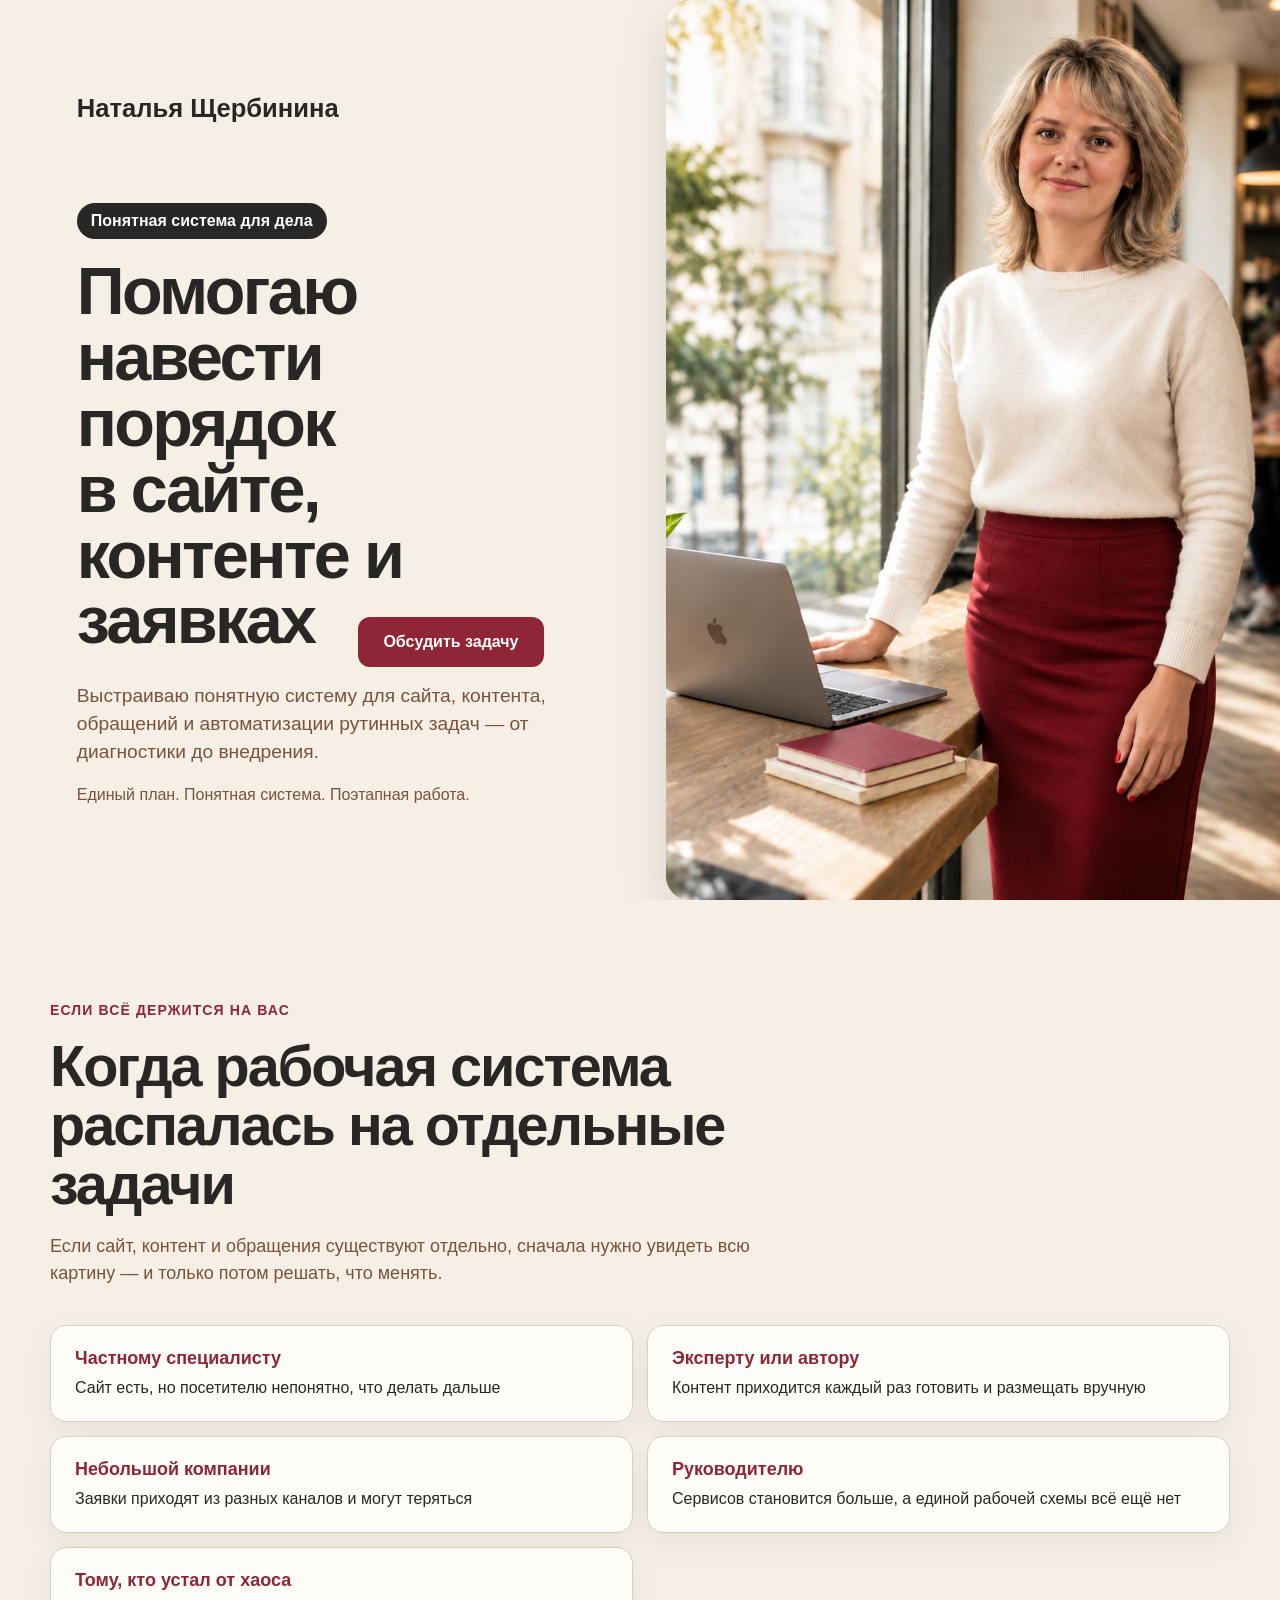
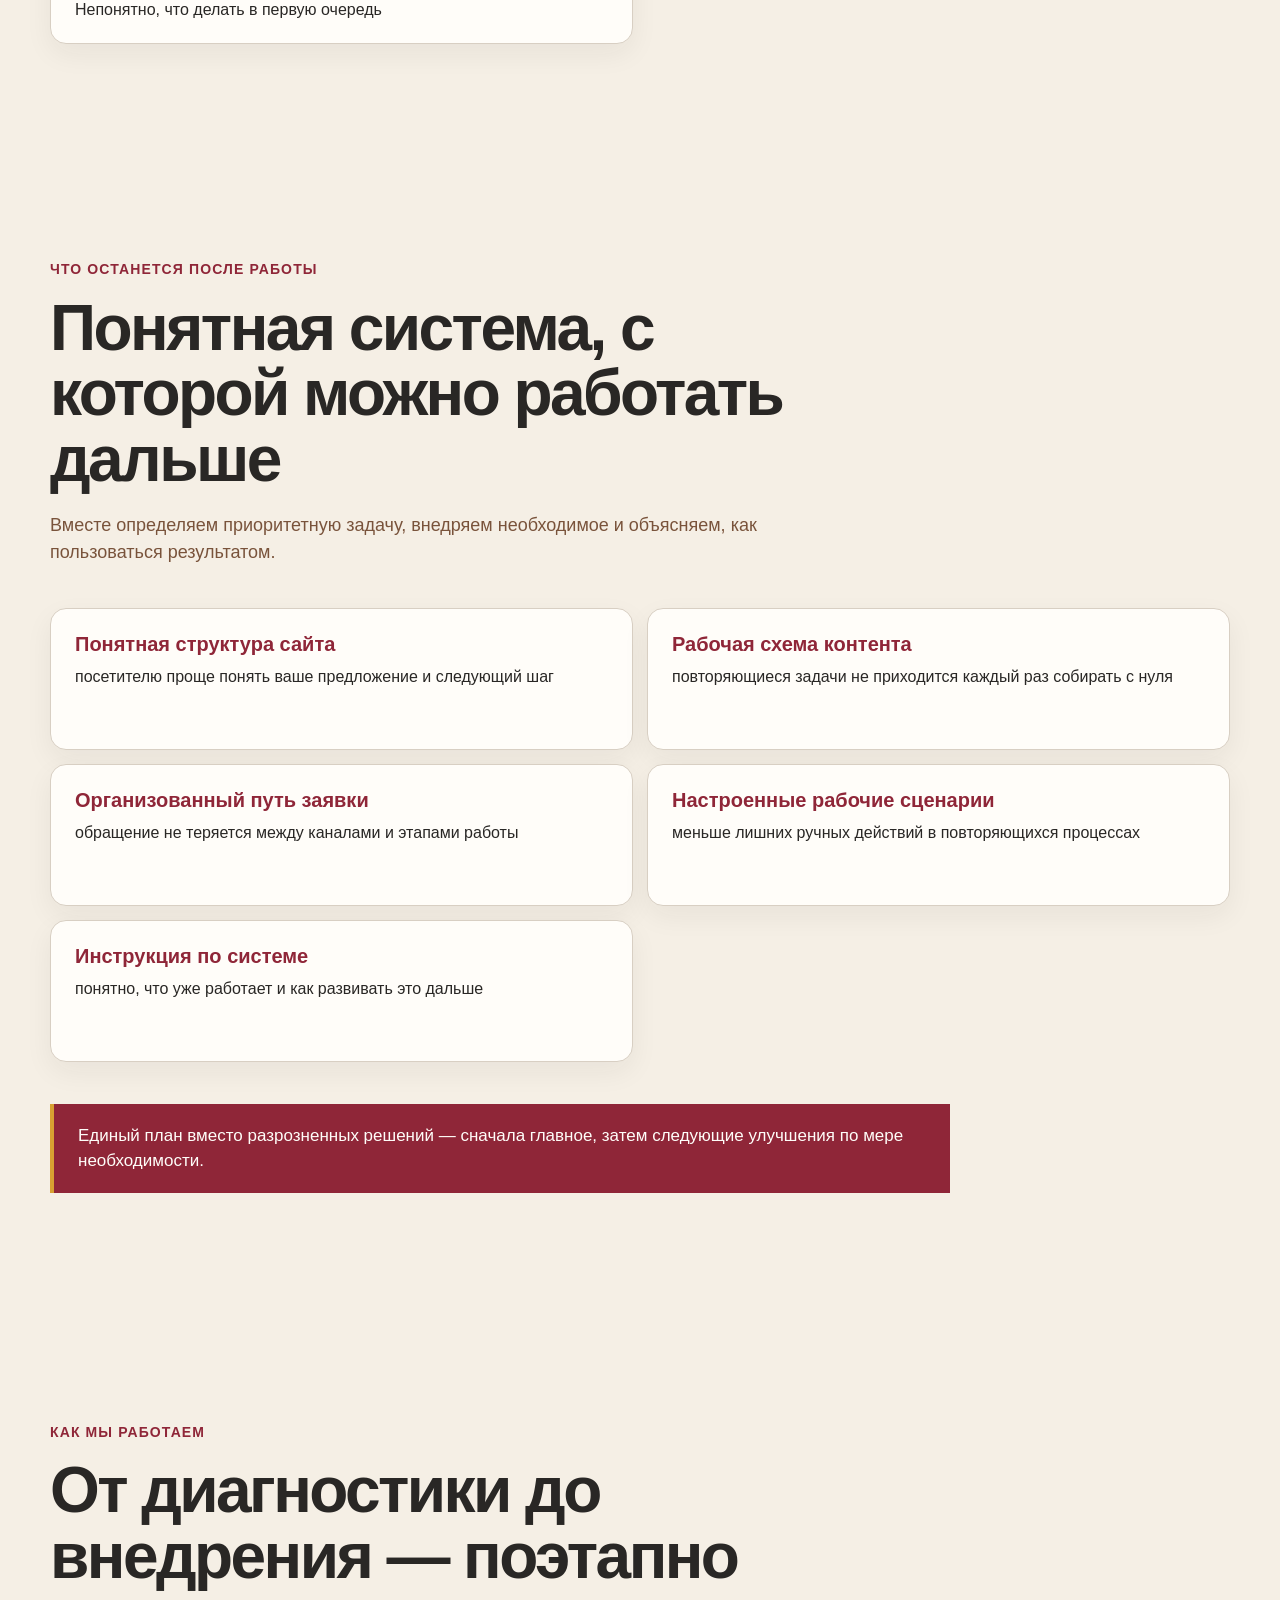
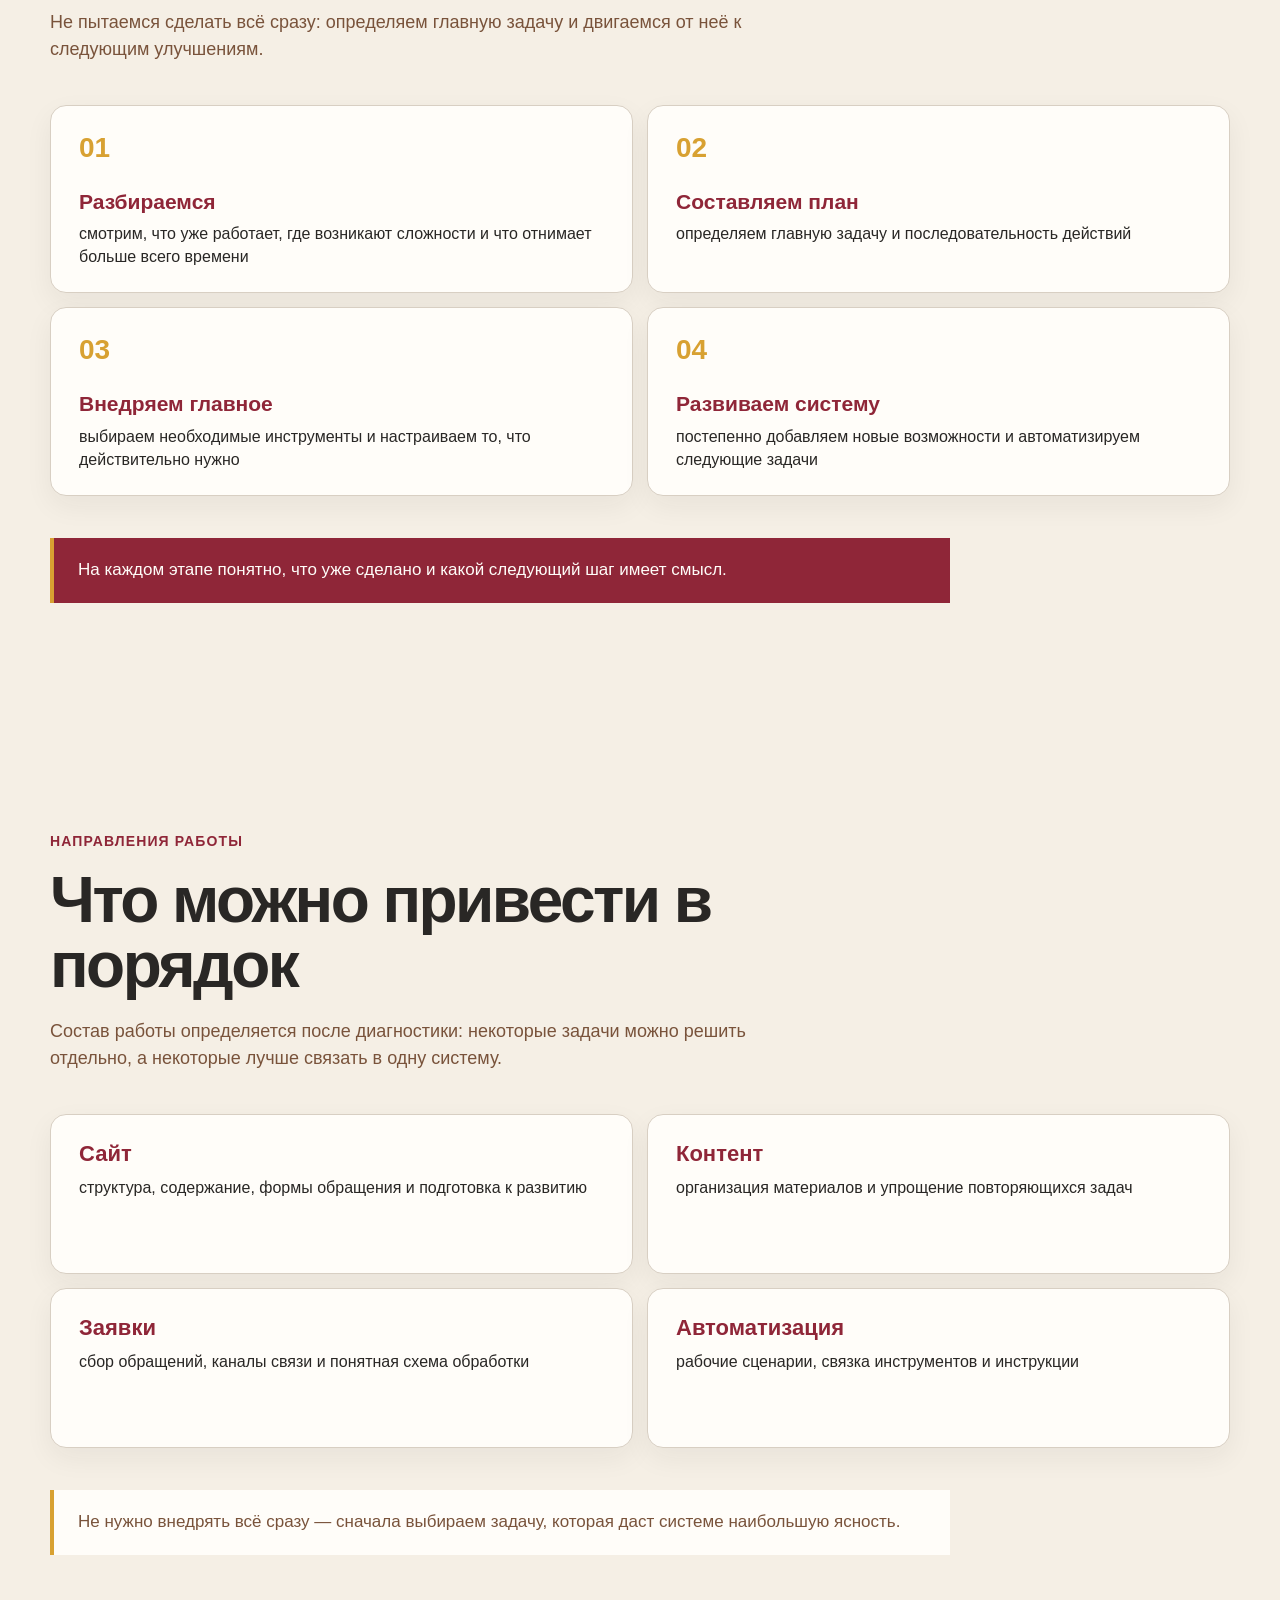
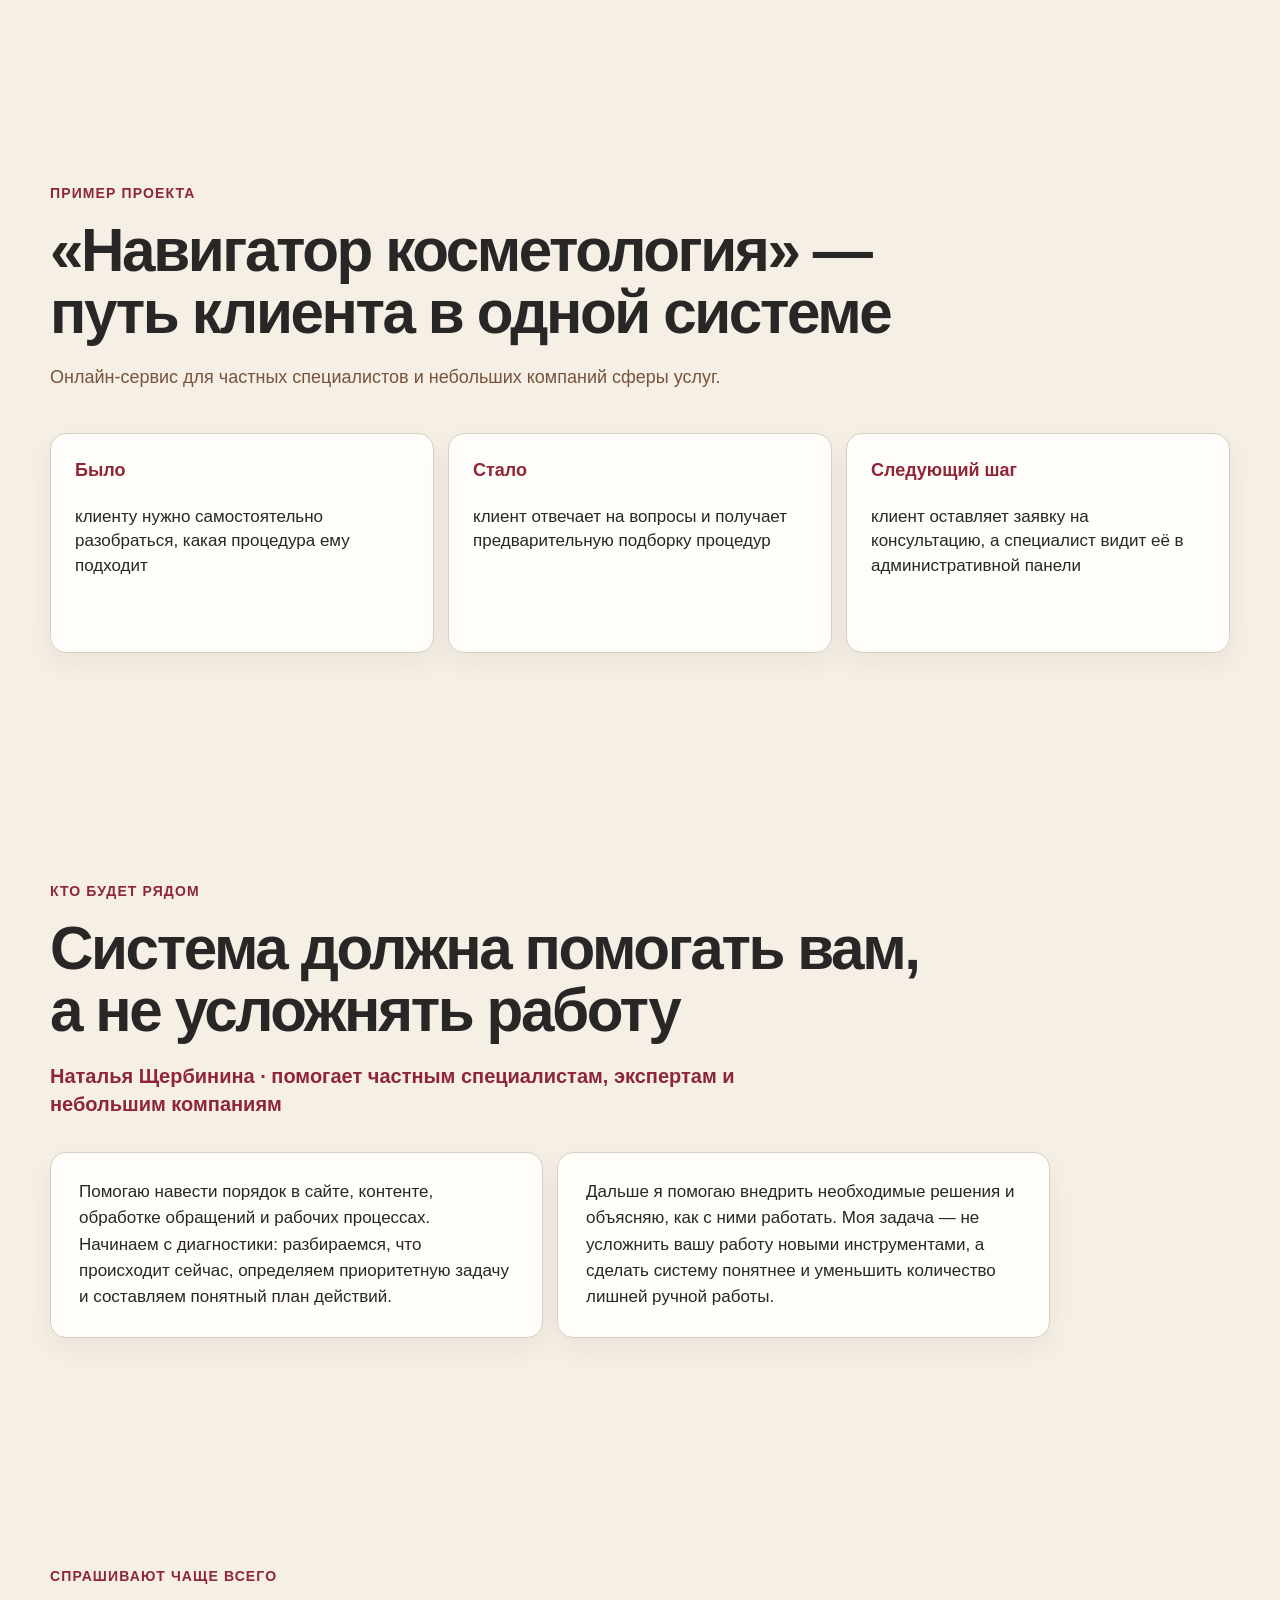
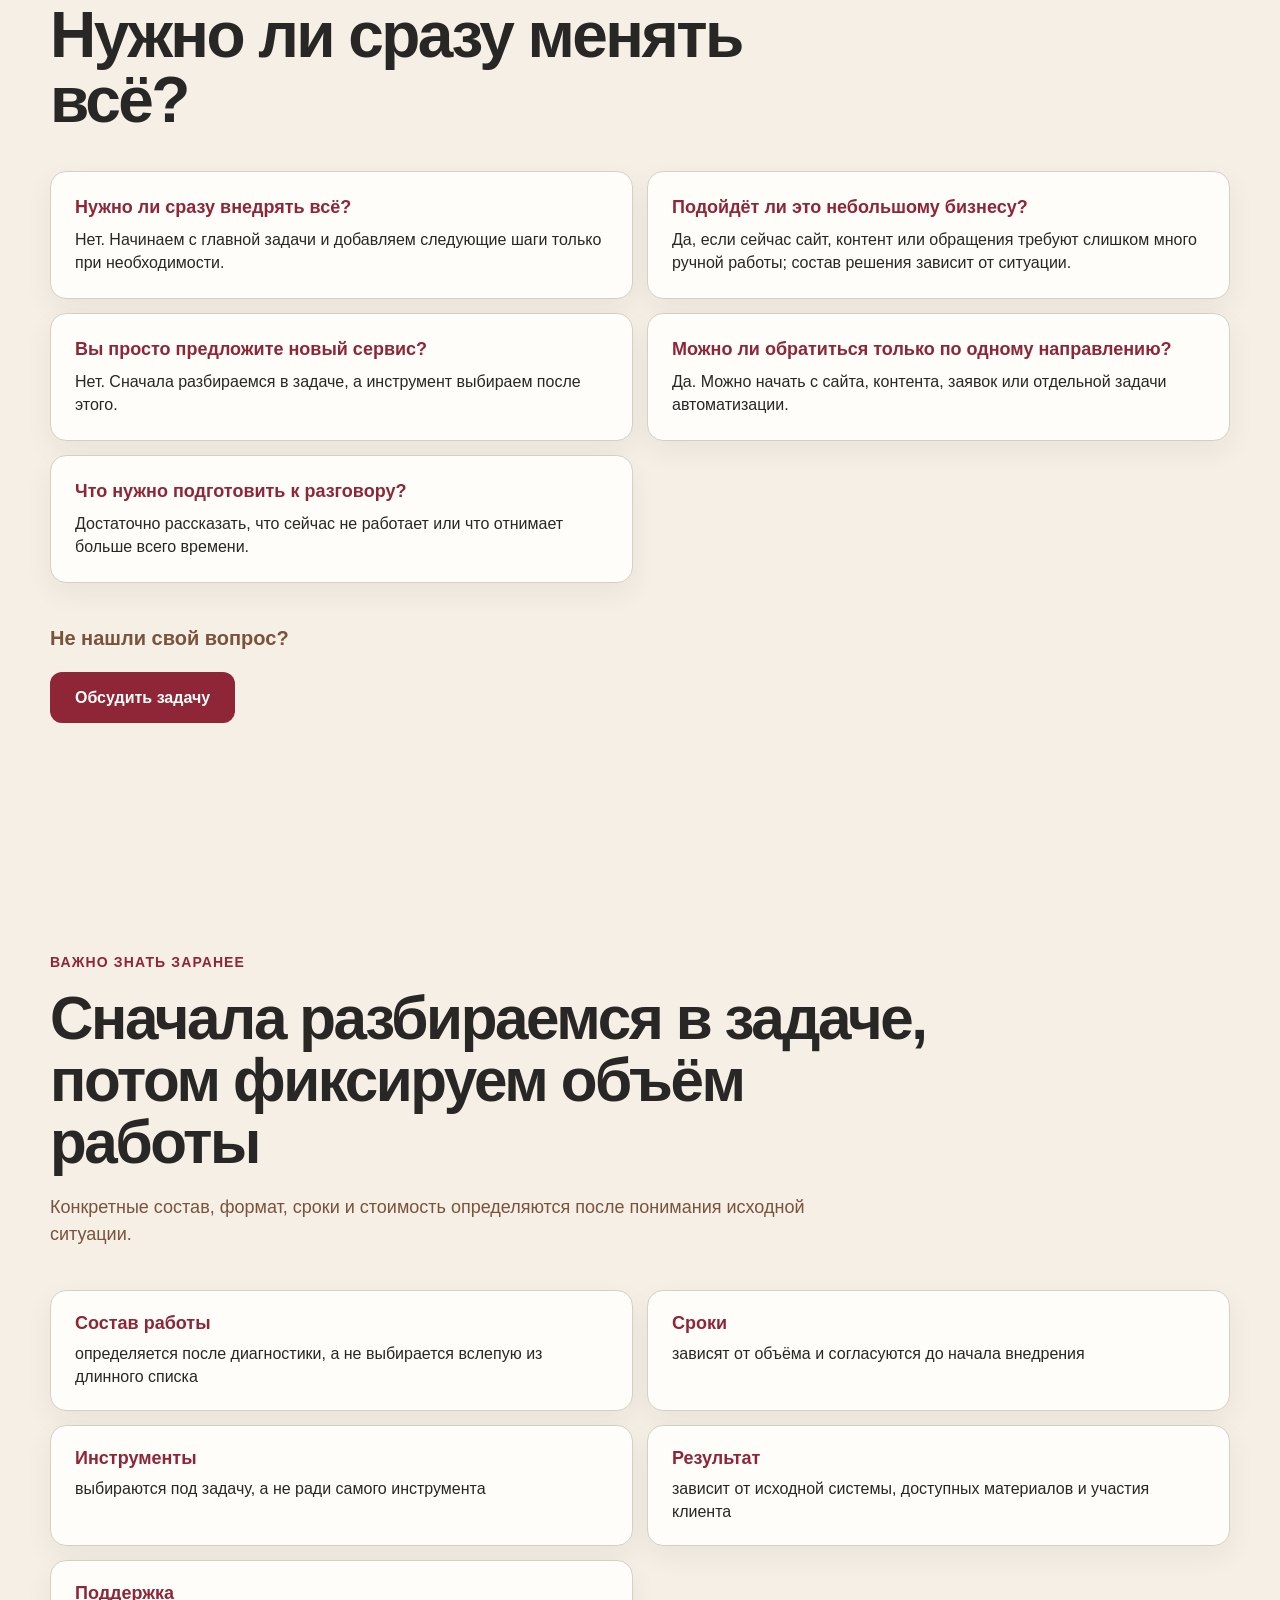
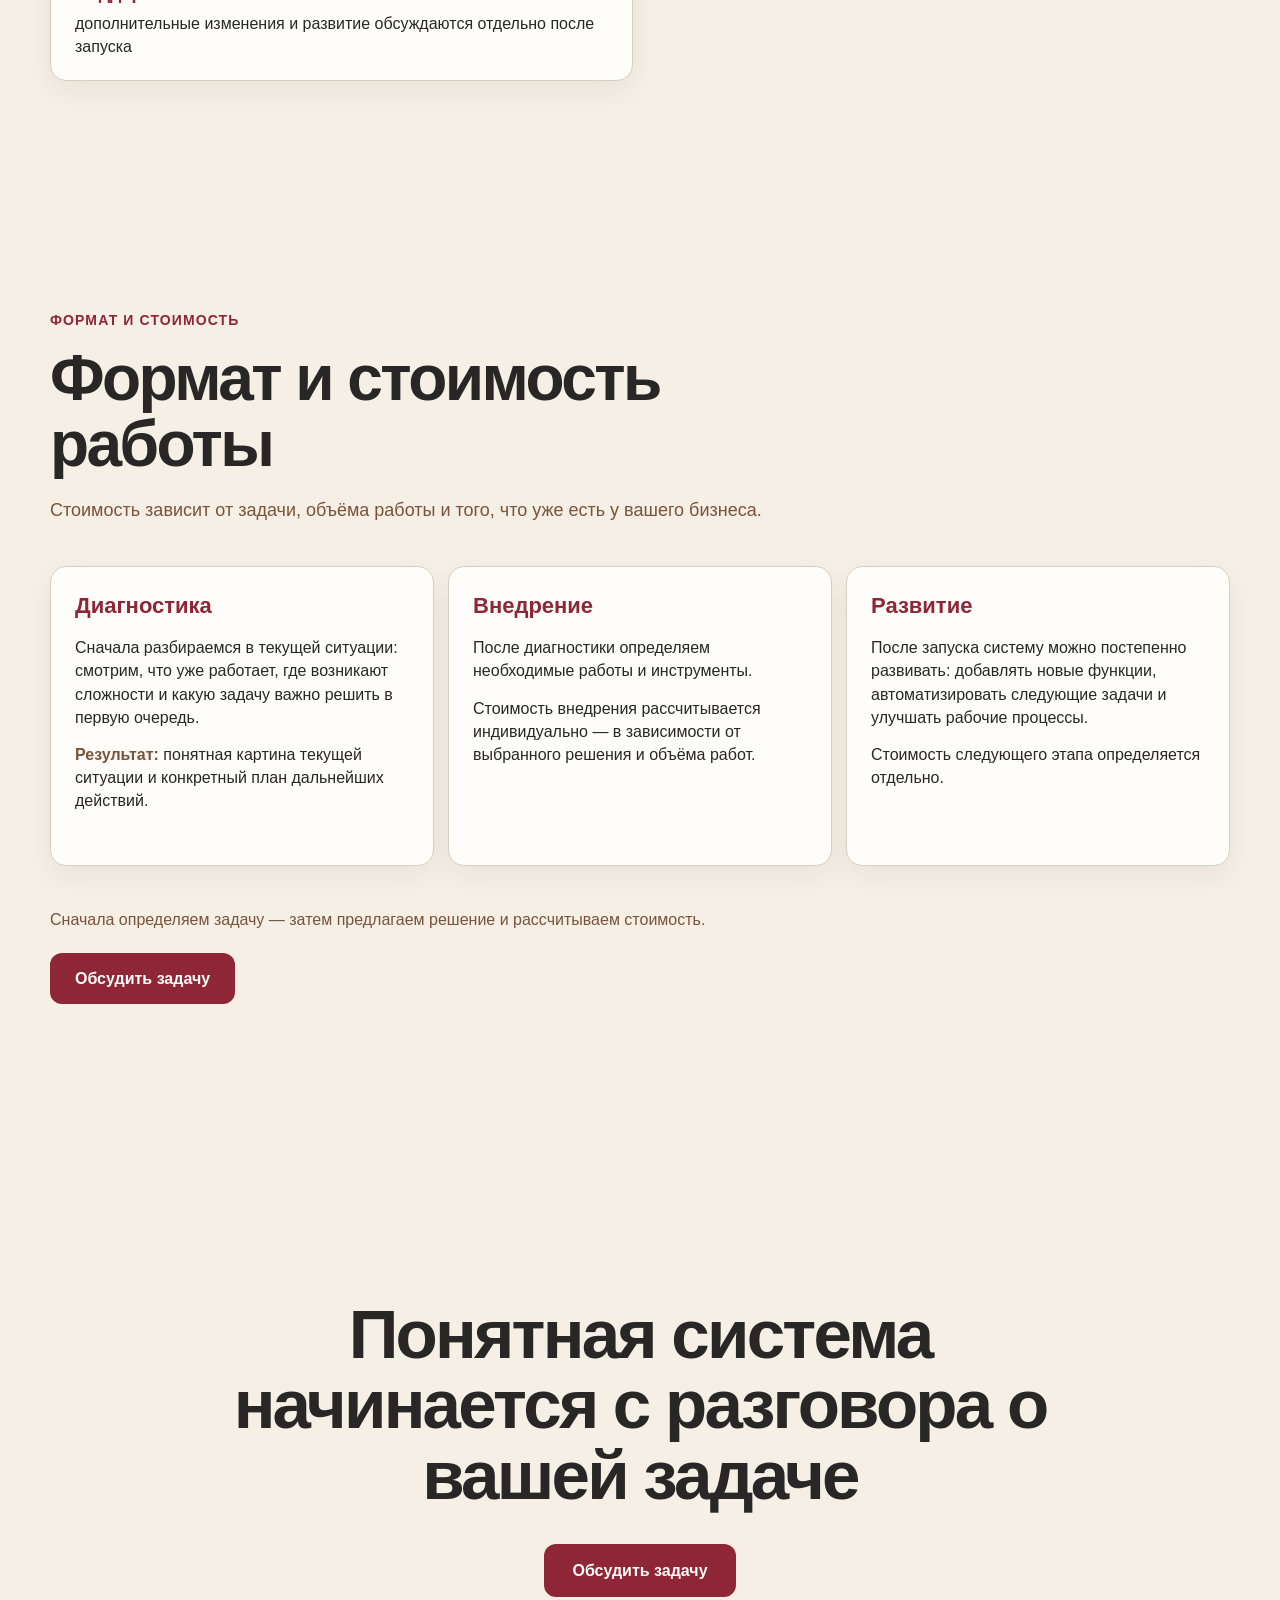
==== index.html @ f61a107a "Revert "Обновление 24.09 17:42 МСК" This reverts commit 0bb4c700dec756197ea86368c275d53a32033f35." ====
<!DOCTYPE html>
<html lang="ru">
<head>
<meta charset="utf-8">
<meta name="viewport" content="width=device-width, initial-scale=1">
<title>Сайт собирается</title>
<meta name="description" content="Наталья Щербинина помогает навести порядок в сайте, контенте, заявках и автоматизации рабочих процессов.">
<meta name="robots" content="noindex, nofollow">
<meta property="og:title" content="Сайт собирается">
<meta property="og:description" content="">
<meta property="og:type" content="website">
<link rel="stylesheet" href="style.css">
<style>

:root, .светлый { --цвет-кнопки: #762F44; --цвет-на-кнопке: #F8F4EC; --цвет-кнопки-навёл: var(--цвет-акцент-тёмный); }
.тёмный { --цвет-кнопки: #B79779; --цвет-на-кнопке: #472730; --цвет-кнопки-навёл: #C5AC94; }

</style>
<script>
(function () {
  var ЭТАЛОН = 0.535;                  // очко Open Sans — текстовой гарнитуры утверждённых макетов
  var ПОТОЛОК = 1.2, МЁРТВАЯ = 0.02;   // выше потолка расползается раскладка; ближе к единице не трогаем вовсе
  var КОМПЬЮТЕР = "(min-width: 900px)";
  var ТОКЕНЫ = ["--кегль-текст", "--кегль-лид", "--кегль-мелкий", "--кегль-кикер"];
  var корень = document.documentElement;
  var холст = document.createElement("canvas").getContext("2d");
  var ждём = 0;

  function мера(буква) { var м = холст.measureText(буква); return (м && м.actualBoundingBoxAscent) || 0; }

  function применить() {
    ждём = 0;
    if (!холст) { return; }

    for (var i = 0; i < ТОКЕНЫ.length; i++) { корень.style.removeProperty(ТОКЕНЫ[i]); }
    var стиль = getComputedStyle(корень), стек = стиль.getPropertyValue("--шрифт-текста").trim();
    if (!стек) { return; }
    холст.font = "400 100px " + стек;

    var очко = Math.max(мера("х"), мера("x")) / 100;
    if (!(очко > 0)) { return; }
    var k = Math.round(Math.min(ПОТОЛОК, Math.max(1, ЭТАЛОН / очко)) * 1000) / 1000;
    if (k - 1 < МЁРТВАЯ || !matchMedia(КОМПЬЮТЕР).matches) { k = 1; }
    корень.setAttribute("data-очко", очко.toFixed(3));      // чтобы проверка могла сказать числа вслух
    корень.setAttribute("data-поправка", k.toFixed(3));
    if (k === 1) { return; }
    for (i = 0; i < ТОКЕНЫ.length; i++) {
      var было = стиль.getPropertyValue(ТОКЕНЫ[i]).trim();
      if (было) { корень.style.setProperty(ТОКЕНЫ[i], "calc((" + было + ") * " + k + ")"); }
    }
  }

  применить();

  if (document.fonts && document.fonts.ready) { document.fonts.ready.then(применить); }

  addEventListener("resize", function () { ждём = ждём || requestAnimationFrame(применить); });
})();
</script>
<style>
  *{box-sizing:border-box} body{margin:0;background:#F5EFE5;color:#292725;font-family:Inter,Arial,sans-serif}
  .hero{min-height:100vh;display:grid;grid-template-columns:minmax(0,1fr) minmax(420px,48%);background:#F5EFE5;overflow:hidden}
  .hero__copy{padding:clamp(32px,6vw,88px) clamp(24px,6vw,88px);display:flex;flex-direction:column;justify-content:center;align-items:flex-start}
  .hero__name{font:700 clamp(22px,2vw,30px)/1.1 Manrope,Arial,sans-serif;margin:0 0 clamp(48px,9vh,110px)}
  .hero__eyebrow{display:inline-block;margin:0 0 20px;padding:9px 14px;border-radius:999px;background:#292725;color:#FFFDF9;font-size:16px;font-weight:700}
  .hero h1{max-width:720px;margin:0;color:#292725;font:750 clamp(42px,5.2vw,76px)/.99 Manrope,Arial,sans-serif;letter-spacing:-.04em}
  .hero h1 em{font-style:normal;color:inherit}
  .hero__lead{max-width:650px;margin:28px 0 0;color:#79533B;font-size:clamp(17px,1.5vw,22px);line-height:1.45}
  .hero__action{margin-top:32px;display:inline-flex;align-items:center;justify-content:center;padding:16px 25px;border-radius:12px;background:#8F2638;color:#FFFDF9;text-decoration:none;font-weight:700;font-size:16px;transition:background .2s}
  @media(min-width:900px){.hero__copy{position:relative}.hero__action{position:absolute;left:clamp(300px,28vw,410px);top:68.5%;margin-top:0}}
  .hero__action:hover{background:#70202E}.hero__action:active{background:#5B1A26}
  .hero__trust{margin:18px 0 0;color:#79533B;font-size:16px;line-height:1.4}
  .hero__photo{min-height:100vh;position:relative;background:#D8A132;overflow:hidden}
  .hero__photo img{width:100%;height:100%;display:block;object-fit:cover;object-position:center top}
  @media(max-width:899px){.hero{grid-template-columns:minmax(0,1fr) minmax(110px,34vw);min-height:100svh}.hero__copy{padding:24px 12px 32px 16px;justify-content:flex-start}.hero__name{font-size:18px;margin-bottom:38px}.hero__eyebrow{font-size:11px;padding:7px 9px;margin-bottom:14px}.hero h1{font-size:clamp(28px,9vw,38px);line-height:1.02;letter-spacing:-.035em;overflow-wrap:anywhere}.hero__lead{font-size:16px;line-height:1.35;margin-top:20px;overflow-wrap:anywhere}.hero__action{width:100%;padding:14px 8px;margin-top:22px;text-align:center}.hero__trust{font-size:12px;margin-top:14px}.hero__photo{min-height:100svh}.hero__photo img{object-position:52% top}}
  @media(max-width:899px){body.mobile-option-2 .hero{grid-template-columns:minmax(0,1fr) minmax(170px,46vw)}body.mobile-option-2 .hero__copy{padding-right:10px}body.mobile-option-2 .hero h1{font-size:clamp(27px,8vw,34px)}body.mobile-option-2 .hero__photo img{object-position:62% top}body.mobile-option-3 .hero{grid-template-columns:minmax(0,1fr) minmax(155px,43vw)}body.mobile-option-3 .hero__copy{padding-right:8px}body.mobile-option-3 .hero h1{font-size:clamp(27px,8vw,34px)}body.mobile-option-3 .hero__photo img{object-position:72% top}}
  @media(max-width:899px){body.mobile-option-4,body.mobile-option-5{overflow-x:hidden}body.mobile-option-4 .hero,body.mobile-option-5 .hero{display:flex;flex-direction:column;width:100%;min-height:100svh;overflow:visible}body.mobile-option-4 .hero__copy,body.mobile-option-5 .hero__copy{order:1;width:100%;min-width:0;padding:24px 16px 28px}body.mobile-option-4 .hero__lead,body.mobile-option-5 .hero__lead{width:auto;max-width:calc(100vw - 32px)!important;min-width:0;overflow-wrap:anywhere;word-break:break-word}body.mobile-option-4 .hero__trust,body.mobile-option-5 .hero__trust{max-width:calc(100vw - 32px)!important}body.mobile-option-4 .hero__photo,body.mobile-option-5 .hero__photo{order:2;width:100%;min-width:0;min-height:0;height:clamp(360px,78vw,520px)}body.mobile-option-4 .hero__photo img,body.mobile-option-5 .hero__photo img{object-position:center 12%}body.mobile-option-4 .hero h1,body.mobile-option-5 .hero h1{font-size:clamp(30px,9vw,40px)}body.mobile-option-5 .hero__photo{height:clamp(300px,68vw,460px)}body.mobile-option-5 .hero__photo img{object-position:center 18%}}
  @media(max-width:899px){body.mobile-option-4 .hero__copy{padding-right:20px}body.mobile-option-4 .hero__eyebrow{font-size:16px!important}body.mobile-option-4 .hero__lead{display:block!important;width:calc(100vw - 40px)!important;max-width:calc(100vw - 40px)!important;min-width:0!important;font-size:16px;line-height:1.32;white-space:normal!important;overflow-wrap:anywhere!important;word-break:break-word!important}body.mobile-option-4 .hero__action{position:static;margin-top:22px}body.mobile-option-4 .hero__trust{display:block!important;width:calc(100vw - 40px)!important;font-size:16px!important;max-width:calc(100vw - 40px)!important;white-space:normal!important;overflow-wrap:anywhere!important}}
  #screen-02{background:#F5EFE5;padding:clamp(56px,8vw,104px) 20px;color:#292725}#screen-02 .problem__inner{max-width:1180px;margin:0 auto}#screen-02 .problem__kicker{color:#8F2638;font:700 14px/1.2 Inter,Arial,sans-serif;text-transform:uppercase;letter-spacing:.08em}#screen-02 h2{max-width:760px;margin:18px 0 20px;font:750 clamp(34px,4.5vw,60px)/1.02 Manrope,Arial,sans-serif;letter-spacing:-.035em}#screen-02 .problem__lead{max-width:720px;margin:0 0 38px;color:#79533B;font-size:18px;line-height:1.5}#screen-02 .problem__list{display:grid;grid-template-columns:repeat(2,minmax(0,1fr));gap:14px;margin:0;padding:0;list-style:none}#screen-02 .problem__item{padding:22px 24px;border:1px solid #D8CFC3;border-radius:16px;background:#FFFDF9;font-size:16px;line-height:1.45}#screen-02 .problem__item strong{display:block;margin-bottom:6px;color:#8F2638;font:700 18px/1.2 Manrope,Arial,sans-serif}@media(max-width:899px){#screen-02{padding:56px 16px}#screen-02 h2{font-size:36px}#screen-02 .problem__lead{font-size:16px}#screen-02 .problem__list{grid-template-columns:1fr;gap:12px}#screen-02 .problem__item{padding:18px 16px}}
  #screen-03{background:#F5EFE5;color:#292725;padding:clamp(64px,9vw,116px) 20px}#screen-03 .result__inner{max-width:1180px;margin:0 auto}#screen-03 .result__kicker{color:#8F2638;font:700 14px/1.2 Inter,Arial,sans-serif;text-transform:uppercase;letter-spacing:.08em}#screen-03 h2{max-width:820px;margin:18px 0 20px;color:#292725;font:750 clamp(36px,5vw,68px)/1.02 Manrope,Arial,sans-serif;letter-spacing:-.04em}#screen-03 .result__lead{max-width:760px;margin:0 0 42px;color:#79533B;font-size:18px;line-height:1.5}#screen-03 .result__list{display:grid;grid-template-columns:repeat(2,minmax(0,1fr));gap:14px;margin:0;padding:0;list-style:none}#screen-03 .result__item{min-height:142px;padding:24px;border:1px solid #D8CFC3;border-radius:16px;background:#FFFDF9;color:#292725;font-size:16px;line-height:1.45}#screen-03 .result__item strong{display:block;margin-bottom:9px;color:#8F2638;font:700 20px/1.15 Manrope,Arial,sans-serif}#screen-03 .result__after{max-width:900px;margin:42px 0 0;padding:20px 24px;border-left:4px solid #D8A132;background:#8F2638;color:#FFFDF9;font-size:17px;line-height:1.45}@media(max-width:899px){#screen-03{padding:58px 16px}#screen-03 h2{font-size:38px}#screen-03 .result__lead{font-size:16px;margin-bottom:32px}#screen-03 .result__list{grid-template-columns:1fr;gap:12px}#screen-03 .result__item{min-height:0;padding:19px 17px}#screen-03 .result__item strong{font-size:18px}#screen-03 .result__after{margin-top:32px;padding:17px 16px;font-size:16px}}
  #screen-04{background:#F5EFE5;color:#292725;padding:clamp(64px,9vw,116px) 20px}#screen-04 .process__inner{max-width:1180px;margin:0 auto}#screen-04 .process__kicker{color:#8F2638;font:700 14px/1.2 Inter,Arial,sans-serif;text-transform:uppercase;letter-spacing:.08em}#screen-04 h2{max-width:820px;margin:18px 0 20px;font:750 clamp(36px,5vw,68px)/1.02 Manrope,Arial,sans-serif;letter-spacing:-.04em}#screen-04 .process__lead{max-width:760px;margin:0 0 42px;color:#79533B;font-size:18px;line-height:1.5}#screen-04 .process__list{display:grid;grid-template-columns:repeat(2,minmax(0,1fr));gap:14px;margin:0;padding:0;list-style:none;counter-reset:process}#screen-04 .process__item{position:relative;min-height:180px;padding:28px 28px 24px;border:1px solid #D8CFC3;border-radius:16px;background:#FFFDF9;counter-increment:process}#screen-04 .process__item::before{content:counter(process,decimal-leading-zero);display:block;margin-bottom:28px;color:#D8A132;font:700 28px/1 Manrope,Arial,sans-serif}#screen-04 .process__item strong{display:block;margin-bottom:8px;color:#8F2638;font:700 21px/1.15 Manrope,Arial,sans-serif}#screen-04 .process__item span{font-size:16px;line-height:1.45}#screen-04 .process__after{max-width:900px;margin:42px 0 0;padding:20px 24px;border-left:4px solid #D8A132;background:#8F2638;color:#FFFDF9;font-size:17px;line-height:1.45}@media(max-width:899px){#screen-04{padding:58px 16px}#screen-04 h2{font-size:38px}#screen-04 .process__lead{font-size:16px;margin-bottom:32px}#screen-04 .process__list{grid-template-columns:1fr;gap:12px}#screen-04 .process__item{min-height:0;padding:20px 17px}#screen-04 .process__item::before{margin-bottom:20px;font-size:24px}#screen-04 .process__item strong{font-size:19px}#screen-04 .process__after{margin-top:32px;padding:17px 16px;font-size:16px}}
  #screen-05{background:#F5EFE5;color:#292725;padding:clamp(64px,9vw,116px) 20px}#screen-05 .directions__inner{max-width:1180px;margin:0 auto}#screen-05 .directions__kicker{color:#8F2638;font:700 14px/1.2 Inter,Arial,sans-serif;text-transform:uppercase;letter-spacing:.08em}#screen-05 h2{max-width:820px;margin:18px 0 20px;font:750 clamp(36px,5vw,68px)/1.02 Manrope,Arial,sans-serif;letter-spacing:-.04em}#screen-05 .directions__lead{max-width:760px;margin:0 0 42px;color:#79533B;font-size:18px;line-height:1.5}#screen-05 .directions__list{display:grid;grid-template-columns:repeat(2,minmax(0,1fr));gap:14px;margin:0;padding:0;list-style:none}#screen-05 .directions__item{min-height:160px;padding:26px 28px;border:1px solid #D8CFC3;border-radius:16px;background:#FFFDF9}#screen-05 .directions__item strong{display:block;margin-bottom:9px;color:#8F2638;font:700 22px/1.15 Manrope,Arial,sans-serif}#screen-05 .directions__item span{font-size:16px;line-height:1.45}#screen-05 .directions__after{max-width:900px;margin:42px 0 0;padding:20px 24px;border-left:4px solid #D8A132;background:#FFFDF9;color:#79533B;font-size:17px;line-height:1.45}@media(max-width:899px){#screen-05{padding:58px 16px}#screen-05 h2{font-size:38px}#screen-05 .directions__lead{font-size:16px;margin-bottom:32px}#screen-05 .directions__list{grid-template-columns:1fr;gap:12px}#screen-05 .directions__item{min-height:0;padding:20px 17px}#screen-05 .directions__item strong{font-size:19px}#screen-05 .directions__after{margin-top:32px;padding:17px 16px;font-size:16px}}
  #screen-06{background:#F5EFE5;color:#292725;padding:clamp(64px,9vw,116px) 20px}#screen-06 .project__inner{max-width:1180px;margin:0 auto}#screen-06 .project__kicker{color:#8F2638;font:700 14px/1.2 Inter,Arial,sans-serif;text-transform:uppercase;letter-spacing:.08em}#screen-06 h2{max-width:900px;margin:18px 0 20px;font:750 clamp(34px,4.7vw,64px)/1.03 Manrope,Arial,sans-serif;letter-spacing:-.04em}#screen-06 .project__lead{max-width:760px;margin:0 0 42px;color:#79533B;font-size:18px;line-height:1.5}#screen-06 .project__list{display:grid;grid-template-columns:repeat(3,minmax(0,1fr));gap:14px;margin:0;padding:0;list-style:none}#screen-06 .project__item{min-height:220px;padding:26px 24px;border:1px solid #D8CFC3;border-radius:16px;background:#FFFDF9}#screen-06 .project__item strong{display:block;margin-bottom:24px;color:#D8A132;font:700 18px/1.15 Manrope,Arial,sans-serif}#screen-06 .project__item span{display:block;color:#292725;font-size:17px;line-height:1.45}#screen-06 .project__after{max-width:900px;margin:42px 0 0;padding:20px 24px;border-left:4px solid #8F2638;background:#FFFDF9;color:#79533B;font-size:17px;line-height:1.45}@media(max-width:899px){#screen-06{padding:58px 16px}#screen-06 h2{font-size:36px}#screen-06 .project__lead{font-size:16px;margin-bottom:32px}#screen-06 .project__list{grid-template-columns:1fr;gap:12px}#screen-06 .project__item{min-height:0;padding:20px 17px}#screen-06 .project__item strong{margin-bottom:15px;font-size:18px}#screen-06 .project__item span{font-size:16px}#screen-06 .project__after{margin-top:32px;padding:17px 16px;font-size:16px}}
  #screen-07{background:#F5EFE5;color:#292725;padding:clamp(64px,9vw,116px) 20px}#screen-07 .about__inner{max-width:1180px;margin:0 auto}#screen-07 .about__kicker{color:#8F2638;font:700 14px/1.2 Inter,Arial,sans-serif;text-transform:uppercase;letter-spacing:.08em}#screen-07 h2{max-width:900px;margin:18px 0 20px;font:750 clamp(34px,4.7vw,64px)/1.03 Manrope,Arial,sans-serif;letter-spacing:-.04em}#screen-07 .about__lead{max-width:760px;margin:0 0 34px;color:#8F2638;font:700 20px/1.4 Manrope,Arial,sans-serif}#screen-07 .about__copy{display:grid;grid-template-columns:repeat(2,minmax(0,1fr));gap:14px;max-width:1000px}#screen-07 .about__copy p{margin:0;padding:26px 28px;border:1px solid #D8CFC3;border-radius:16px;background:#FFFDF9;font-size:17px;line-height:1.55}#screen-07 .about__after{max-width:900px;margin:42px 0 0;padding:20px 24px;border-left:4px solid #D8A132;background:#FFFDF9;color:#79533B;font-size:17px;line-height:1.45}@media(max-width:899px){#screen-07{padding:58px 16px}#screen-07 h2{font-size:36px}#screen-07 .about__lead{font-size:18px;margin-bottom:28px}#screen-07 .about__copy{grid-template-columns:1fr;gap:12px}#screen-07 .about__copy p{padding:20px 17px;font-size:16px}#screen-07 .about__after{margin-top:32px;padding:17px 16px;font-size:16px}}
  #screen-08{background:#F5EFE5;color:#292725;padding:clamp(64px,9vw,116px) 20px}#screen-08 .faq__inner{max-width:1180px;margin:0 auto}#screen-08 .faq__kicker{color:#8F2638;font:700 14px/1.2 Inter,Arial,sans-serif;text-transform:uppercase;letter-spacing:.08em}#screen-08 h2{max-width:820px;margin:18px 0 38px;font:750 clamp(36px,5vw,68px)/1.02 Manrope,Arial,sans-serif;letter-spacing:-.04em}#screen-08 .faq__list{display:grid;grid-template-columns:repeat(2,minmax(0,1fr));gap:14px;margin:0;padding:0;list-style:none}#screen-08 .faq__item{padding:24px;border:1px solid #D8CFC3;border-radius:16px;background:#FFFDF9;font-size:16px;line-height:1.45}#screen-08 .faq__item strong{display:block;margin-bottom:9px;color:#8F2638;font:700 18px/1.25 Manrope,Arial,sans-serif}#screen-08 .faq__invite{margin:42px 0 0;color:#79533B;font:700 20px/1.35 Manrope,Arial,sans-serif}#screen-08 .faq__action{display:inline-flex;margin-top:20px;padding:16px 25px;border-radius:12px;background:#8F2638;color:#FFFDF9;text-decoration:none;font:700 16px/1.2 Inter,Arial,sans-serif}#screen-08 .faq__action:hover{background:#70202E}#screen-08 .faq__action:active{background:#5B1A26}@media(max-width:899px){#screen-08{padding:58px 16px}#screen-08 h2{font-size:38px;margin-bottom:32px}#screen-08 .faq__list{grid-template-columns:1fr;gap:12px}#screen-08 .faq__item{padding:19px 17px;font-size:16px}#screen-08 .faq__invite{margin-top:32px;font-size:18px}#screen-08 .faq__action{width:100%;justify-content:center;margin-top:16px}}
  #screen-09{background:#F5EFE5;color:#292725;padding:clamp(64px,9vw,116px) 20px}#screen-09 .terms__inner{max-width:1180px;margin:0 auto}#screen-09 .terms__kicker{color:#8F2638;font:700 14px/1.2 Inter,Arial,sans-serif;text-transform:uppercase;letter-spacing:.08em}#screen-09 h2{max-width:900px;margin:18px 0 20px;font:750 clamp(34px,4.7vw,64px)/1.03 Manrope,Arial,sans-serif;letter-spacing:-.04em}#screen-09 .terms__lead{max-width:800px;margin:0 0 42px;color:#79533B;font-size:18px;line-height:1.5}#screen-09 .terms__list{display:grid;grid-template-columns:repeat(2,minmax(0,1fr));gap:14px;margin:0;padding:0;list-style:none}#screen-09 .terms__item{padding:22px 24px;border:1px solid #D8CFC3;border-radius:16px;background:#FFFDF9;font-size:16px;line-height:1.45}#screen-09 .terms__item strong{display:block;margin-bottom:7px;color:#8F2638;font:700 18px/1.2 Manrope,Arial,sans-serif}@media(max-width:899px){#screen-09{padding:58px 16px}#screen-09 h2{font-size:36px}#screen-09 .terms__lead{font-size:16px;margin-bottom:32px}#screen-09 .terms__list{grid-template-columns:1fr;gap:12px}#screen-09 .terms__item{padding:19px 17px;font-size:16px}}
  #screen-10{background:#F5EFE5;color:#292725;padding:clamp(64px,9vw,116px) 20px}#screen-10 .price__inner{max-width:1180px;margin:0 auto}#screen-10 .price__kicker{color:#8F2638;font:700 14px/1.2 Inter,Arial,sans-serif;text-transform:uppercase;letter-spacing:.08em}#screen-10 h2{max-width:820px;margin:18px 0 20px;font:750 clamp(36px,5vw,68px)/1.02 Manrope,Arial,sans-serif;letter-spacing:-.04em}#screen-10 .price__lead{max-width:760px;margin:0 0 42px;color:#79533B;font-size:18px;line-height:1.5}#screen-10 .price__list{display:grid;grid-template-columns:repeat(3,minmax(0,1fr));gap:14px;margin:0;padding:0;list-style:none}#screen-10 .price__item{min-height:300px;padding:26px 24px;border:1px solid #D8CFC3;border-radius:16px;background:#FFFDF9}#screen-10 .price__item strong{display:block;margin-bottom:18px;color:#8F2638;font:700 22px/1.15 Manrope,Arial,sans-serif}#screen-10 .price__item p{margin:0 0 14px;font-size:16px;line-height:1.45}#screen-10 .price__item p:last-child{margin-bottom:0}#screen-10 .price__item b{color:#79533B;font-weight:700}#screen-10 .price__note{max-width:900px;margin:42px 0 0;color:#79533B;font-size:16px;line-height:1.45}#screen-10 .price__action{display:inline-flex;margin-top:22px;padding:16px 25px;border-radius:12px;background:#8F2638;color:#FFFDF9;text-decoration:none;font:700 16px/1.2 Inter,Arial,sans-serif}#screen-10 .price__action:hover{background:#70202E}#screen-10 .price__action:active{background:#5B1A26}@media(max-width:899px){#screen-10{padding:58px 16px}#screen-10 h2{font-size:38px}#screen-10 .price__lead{font-size:16px;margin-bottom:32px}#screen-10 .price__list{grid-template-columns:1fr;gap:12px}#screen-10 .price__item{min-height:0;padding:20px 17px}#screen-10 .price__item strong{font-size:19px;margin-bottom:13px}#screen-10 .price__item p{font-size:16px}#screen-10 .price__note{margin-top:32px;font-size:16px}#screen-10 .price__action{width:100%;justify-content:center;margin-top:16px}}
  #screen-11{background:#F5EFE5;color:#292725;padding:clamp(96px,14vw,190px) 20px;text-align:center}#screen-11 .final__inner{max-width:980px;margin:0 auto}#screen-11 h2{max-width:900px;margin:0 auto;font:750 clamp(38px,5.4vw,74px)/1.02 Manrope,Arial,sans-serif;letter-spacing:-.04em}#screen-11 .final__action{display:inline-flex;margin-top:34px;padding:17px 28px;border-radius:12px;background:#8F2638;color:#FFFDF9;text-decoration:none;font:700 16px/1.2 Inter,Arial,sans-serif}#screen-11 .final__action:hover{background:#70202E}#screen-11 .final__action:active{background:#5B1A26}@media(max-width:899px){#screen-11{padding:88px 16px}#screen-11 h2{font-size:38px}#screen-11 .final__action{width:100%;justify-content:center;margin-top:28px}}
  .hero__photo{border-radius:24px 0 0 24px;box-shadow:0 18px 48px rgba(41,39,37,.14)}#screen-02 .problem__item,#screen-03 .result__item,#screen-04 .process__item,#screen-05 .directions__item,#screen-06 .project__item,#screen-07 .about__copy p,#screen-08 .faq__item,#screen-09 .terms__item,#screen-10 .price__item{box-shadow:0 10px 28px rgba(41,39,37,.06)}#screen-06 .project__item strong{color:#8F2638}@media(max-width:899px){.hero__photo{border-radius:24px;box-shadow:0 12px 30px rgba(41,39,37,.12)}body.mobile-option-4 .hero__eyebrow{font-size:13px}body.mobile-option-4 .hero__lead{font-size:16px}body.mobile-option-4 .hero__trust{font-size:13px}}
</style>
</head>
<body class="mobile-option-4">
<script>var mobileOption=new URLSearchParams(location.search).get('mobile');if(['2','3','4','5'].includes(mobileOption))document.body.className='mobile-option-'+mobileOption;</script>
<main class="hero" id="screen-01">
  <div class="hero__copy">
    <p class="hero__name">Наталья Щербинина</p>
    <p class="hero__eyebrow">Понятная система&nbsp;для дела</p>
    <h1>Помогаю навести порядок в&nbsp;сайте, контенте&nbsp;и <em>заявках</em></h1>
    <p class="hero__lead">Выстраиваю понятную систему для сайта, контента, обращений&nbsp;и автоматизации рутинных задач — от диагностики до внедрения.</p>
    <a class="hero__action" href="https://t.me/natalya_shcherba">Обсудить задачу</a>
    <p class="hero__trust">Единый план. Понятная система. Поэтапная работа.</p>
  </div>
  <div class="hero__photo"><img src="img/портрет-оптимизированный.jpg" alt="Наталья Щербинина за ноутбуком"></div>
</main>
<section id="screen-02">
  <div class="problem__inner">
    <div class="problem__kicker">Если всё держится на вас</div>
    <h2>Когда рабочая система распалась на отдельные задачи</h2>
    <p class="problem__lead">Если сайт, контент&nbsp;и обращения существуют отдельно, сначала нужно увидеть всю картину — и&nbsp;только потом решать, что менять.</p>
    <ul class="problem__list">
      <li class="problem__item"><strong>Частному специалисту</strong>Сайт есть, но посетителю непонятно, что делать дальше</li>
      <li class="problem__item"><strong>Эксперту или автору</strong>Контент приходится каждый раз готовить&nbsp;и размещать вручную</li>
      <li class="problem__item"><strong>Небольшой компании</strong>Заявки приходят из разных каналов&nbsp;и могут теряться</li>
      <li class="problem__item"><strong>Руководителю</strong>Сервисов становится больше, а&nbsp;единой рабочей схемы всё ещё нет</li>
      <li class="problem__item"><strong>Тому, кто устал от хаоса</strong>Непонятно, что&nbsp;делать в первую очередь</li>
    </ul>
  </div>
</section>
<section id="screen-03">
  <div class="result__inner">
    <div class="result__kicker">Что останется после работы</div>
    <h2>Понятная система, с которой можно работать дальше</h2>
    <p class="result__lead">Вместе определяем приоритетную задачу, внедряем необходимое и объясняем, как пользоваться результатом.</p>
    <ul class="result__list">
      <li class="result__item"><strong>Понятная структура сайта</strong>посетителю проще понять ваше предложение и следующий шаг</li>
      <li class="result__item"><strong>Рабочая схема контента</strong>повторяющиеся задачи не приходится каждый раз собирать с нуля</li>
      <li class="result__item"><strong>Организованный путь заявки</strong>обращение не теряется между каналами и этапами работы</li>
      <li class="result__item"><strong>Настроенные рабочие сценарии</strong>меньше лишних ручных действий в повторяющихся процессах</li>
      <li class="result__item"><strong>Инструкция по системе</strong>понятно, что уже работает и как развивать это дальше</li>
    </ul>
    <p class="result__after">Единый план вместо разрозненных решений — сначала главное, затем следующие улучшения по мере необходимости.</p>
  </div>
</section>
<section id="screen-04">
  <div class="process__inner">
    <div class="process__kicker">Как мы работаем</div>
    <h2>От диагностики до внедрения — поэтапно</h2>
    <p class="process__lead">Не пытаемся сделать всё сразу: определяем главную задачу и двигаемся от неё к следующим улучшениям.</p>
    <ol class="process__list">
      <li class="process__item"><strong>Разбираемся</strong><span>смотрим, что уже работает, где возникают сложности и что отнимает больше всего времени</span></li>
      <li class="process__item"><strong>Составляем план</strong><span>определяем главную задачу и последовательность действий</span></li>
      <li class="process__item"><strong>Внедряем главное</strong><span>выбираем необходимые инструменты и настраиваем то, что действительно нужно</span></li>
      <li class="process__item"><strong>Развиваем систему</strong><span>постепенно добавляем новые возможности и автоматизируем следующие задачи</span></li>
    </ol>
    <p class="process__after">На каждом этапе понятно, что уже сделано и какой следующий шаг имеет смысл.</p>
  </div>
</section>
<section id="screen-05">
  <div class="directions__inner">
    <div class="directions__kicker">Направления работы</div>
    <h2>Что можно привести в порядок</h2>
    <p class="directions__lead">Состав работы определяется после диагностики: некоторые задачи можно решить отдельно, а некоторые лучше связать в одну систему.</p>
    <ul class="directions__list">
      <li class="directions__item"><strong>Сайт</strong><span>структура, содержание, формы обращения и подготовка к развитию</span></li>
      <li class="directions__item"><strong>Контент</strong><span>организация материалов и упрощение повторяющихся задач</span></li>
      <li class="directions__item"><strong>Заявки</strong><span>сбор обращений, каналы связи и понятная схема обработки</span></li>
      <li class="directions__item"><strong>Автоматизация</strong><span>рабочие сценарии, связка инструментов и инструкции</span></li>
    </ul>
    <p class="directions__after">Не нужно внедрять всё сразу — сначала выбираем задачу, которая даст системе наибольшую ясность.</p>
  </div>
</section>
<section id="screen-06">
  <div class="project__inner">
    <div class="project__kicker">Пример проекта</div>
    <h2>«Навигатор косметология» — путь клиента в одной системе</h2>
    <p class="project__lead">Онлайн-сервис для частных специалистов и небольших компаний сферы услуг.</p>
    <ul class="project__list">
      <li class="project__item"><strong>Было</strong><span>клиенту нужно самостоятельно разобраться, какая процедура ему подходит</span></li>
      <li class="project__item"><strong>Стало</strong><span>клиент отвечает на вопросы и получает предварительную подборку процедур</span></li>
      <li class="project__item"><strong>Следующий шаг</strong><span>клиент оставляет заявку на консультацию, а специалист видит её в административной панели</span></li>
    </ul>
  </div>
</section>
<section id="screen-07">
  <div class="about__inner">
    <div class="about__kicker">Кто будет рядом</div>
    <h2>Система должна помогать вам, а не усложнять работу</h2>
    <p class="about__lead">Наталья Щербинина · помогает частным специалистам, экспертам и небольшим компаниям</p>
    <div class="about__copy">
      <p>Помогаю навести порядок в сайте, контенте, обработке обращений и рабочих процессах. Начинаем с диагностики: разбираемся, что происходит сейчас, определяем приоритетную задачу и составляем понятный план действий.</p>
      <p>Дальше я помогаю внедрить необходимые решения и объясняю, как с ними работать. Моя задача — не усложнить вашу работу новыми инструментами, а сделать систему понятнее и уменьшить количество лишней ручной работы.</p>
    </div>
  </div>
</section>
<section id="screen-08">
  <div class="faq__inner">
    <div class="faq__kicker">Спрашивают чаще всего</div>
    <h2>Нужно ли сразу менять всё?</h2>
    <ul class="faq__list">
      <li class="faq__item"><strong>Нужно ли сразу внедрять всё?</strong>Нет. Начинаем с главной задачи и добавляем следующие шаги только при необходимости.</li>
      <li class="faq__item"><strong>Подойдёт ли это небольшому бизнесу?</strong>Да, если сейчас сайт, контент или обращения требуют слишком много ручной работы; состав решения зависит от ситуации.</li>
      <li class="faq__item"><strong>Вы просто предложите новый сервис?</strong>Нет. Сначала разбираемся в задаче, а инструмент выбираем после этого.</li>
      <li class="faq__item"><strong>Можно ли обратиться только по одному направлению?</strong>Да. Можно начать с сайта, контента, заявок или отдельной задачи автоматизации.</li>
      <li class="faq__item"><strong>Что нужно подготовить к разговору?</strong>Достаточно рассказать, что сейчас не работает или что отнимает больше всего времени.</li>
    </ul>
    <p class="faq__invite">Не нашли свой вопрос?</p>
    <a class="faq__action" href="https://t.me/natalya_shcherba">Обсудить задачу</a>
  </div>
</section>
<section id="screen-09">
  <div class="terms__inner">
    <div class="terms__kicker">Важно знать заранее</div>
    <h2>Сначала разбираемся в задаче, потом фиксируем объём работы</h2>
    <p class="terms__lead">Конкретные состав, формат, сроки и стоимость определяются после понимания исходной ситуации.</p>
    <ul class="terms__list">
      <li class="terms__item"><strong>Состав работы</strong>определяется после диагностики, а не выбирается вслепую из длинного списка</li>
      <li class="terms__item"><strong>Сроки</strong>зависят от объёма и согласуются до начала внедрения</li>
      <li class="terms__item"><strong>Инструменты</strong>выбираются под задачу, а не ради самого инструмента</li>
      <li class="terms__item"><strong>Результат</strong>зависит от исходной системы, доступных материалов и участия клиента</li>
      <li class="terms__item"><strong>Поддержка</strong>дополнительные изменения и развитие обсуждаются отдельно после запуска</li>
    </ul>
  </div>
</section>
<section id="screen-10">
  <div class="price__inner">
    <div class="price__kicker">Формат и стоимость</div>
    <h2>Формат и стоимость работы</h2>
    <p class="price__lead">Стоимость зависит от задачи, объёма работы и того, что уже есть у вашего бизнеса.</p>
    <ul class="price__list">
      <li class="price__item"><strong>Диагностика</strong><p>Сначала разбираемся в текущей ситуации: смотрим, что уже работает, где возникают сложности и какую задачу важно решить в первую очередь.</p><p><b>Результат:</b> понятная картина текущей ситуации и конкретный план дальнейших действий.</p></li>
      <li class="price__item"><strong>Внедрение</strong><p>После диагностики определяем необходимые работы и инструменты.</p><p>Стоимость внедрения рассчитывается индивидуально — в зависимости от выбранного решения и объёма работ.</p></li>
      <li class="price__item"><strong>Развитие</strong><p>После запуска систему можно постепенно развивать: добавлять новые функции, автоматизировать следующие задачи и улучшать рабочие процессы.</p><p>Стоимость следующего этапа определяется отдельно.</p></li>
    </ul>
    <p class="price__note">Сначала определяем задачу — затем предлагаем решение и рассчитываем стоимость.</p>
    <a class="price__action" href="https://t.me/natalya_shcherba">Обсудить задачу</a>
  </div>
</section>
<section id="screen-11">
  <div class="final__inner">
    <h2>Понятная система начинается с разговора о вашей задаче</h2>
    <a class="final__action" href="https://t.me/natalya_shcherba">Обсудить задачу</a>
  </div>
</section>
</body>
</html>
---- style.css ----
body { font: var(--кегль-текст)/1.6 var(--шрифт-текста); color: var(--цвет-текст);
       background: var(--цвет-фон); margin: 0; -webkit-font-smoothing: antialiased; }
h1 { font-size: var(--кегль-h1); font-weight: 700; line-height: 1.05; letter-spacing: -0.025em; }
h2 { font-size: var(--кегль-h2); font-weight: 700; line-height: 1.12; letter-spacing: -0.015em; }
.лид { font-size: var(--кегль-лид, var(--кегль-текст)); line-height: 1.55; color: var(--цвет-текст-мягкий); }  .акцент { font-style: normal; color: var(--цвет-акцент); }
.блок { padding: var(--отступ-секции) 0; position: relative; overflow: hidden; }
.блок__внутри { width: min(100% - 2 * var(--отступ-блока), var(--ширина)); margin: 0 auto; position: relative; }

.тёмный { background: linear-gradient(160deg, var(--фон-ключа, var(--цвет-тёмный-фон)), var(--фон-2-ключа, var(--цвет-тёмный-фон)) 70%, var(--фон-ключа, var(--цвет-тёмный-фон)));
  background-color: var(--фон-ключа, var(--цвет-тёмный-фон)); color: var(--текст-ключа, var(--цвет-тёмный-текст)); }

*, *::before, *::after { box-sizing: border-box; }
img, video, iframe { max-width: 100%; height: auto; }
[hidden] { display: none !important; }

p, li, h1, h2, h3, dd, dt, summary, blockquote { overflow-wrap: break-word; }
h1, h2, h3 { font-family: var(--шрифт-заголовков); margin: 0 0 .5em; }
h3 { font-size: calc(var(--кегль-текст) * 1.25); font-weight: 700; line-height: 1.25; }
p, ul, ol { margin: 0 0 1em; }  ul, ol { padding-left: 1.25em; }
.лид { max-width: calc(var(--ширина-колонки) * .95); margin-bottom: 1.2em; }
.мелкий { font-size: var(--кегль-мелкий); color: var(--цвет-текст-мягкий); }
a { color: var(--цвет-акцент); text-underline-offset: .15em; }

.блок__внутри { z-index: 1; }  .блок__внутри > :last-child { margin-bottom: 0; }
.светлый { background: var(--цвет-фон); color: var(--цвет-текст); }  .светлый.второй { background: var(--цвет-фон-2); }

body, .светлый { --фон-ключа: var(--цвет-фон); --фон-2-ключа: var(--цвет-фон-2, var(--цвет-фон)); --текст-ключа: var(--цвет-текст); --подложка-ключа: transparent;
  --вуаль-ключа: var(--фон-ключа); --тёплый-ключа: var(--цвет-тёплый-тёмный, var(--цвет-акцент-тёмный));
  --глубина-ключа: var(--цвет-тёплый-мягкий, var(--цвет-тёплый, var(--цвет-линия))); --тепло-ключа: color-mix(in srgb, var(--цвет-тёплый-мягкий, var(--цвет-тёплый, var(--цвет-линия))) 40%, transparent); }
.светлый.второй { --фон-ключа: var(--цвет-фон-2); --фон-2-ключа: var(--цвет-фон); }  .тёмный.второй { --фон-ключа: var(--цвет-тёмный-фон-2, var(--цвет-тёмный-фон)); --фон-2-ключа: var(--цвет-тёмный-фон); }
.тёмный { --фон-ключа: var(--цвет-тёмный-фон); --фон-2-ключа: var(--цвет-тёмный-фон-2, var(--цвет-тёмный-фон)); --текст-ключа: var(--цвет-тёмный-текст);
  --вуаль-ключа: var(--фон-ключа); --тёплый-ключа: var(--цвет-тёплый, var(--цвет-акцент-тёмный)); --глубина-ключа: var(--цвет-акцент); --тепло-ключа: transparent;
  --подложка-ключа: color-mix(in srgb, var(--цвет-тёплый, var(--цвет-акцент-тёмный)) 12%, transparent); }

.тёмный h1, .тёмный h2, .тёмный h3, .тёмный .цитата__кто b { color: var(--текст-ключа, var(--цвет-тёмный-текст)); }
.тёмный .лид, .тёмный .мелкий, .тёмный .цитата__кто, .тёмный .вопрос > p, .тёмный .контакт__что,
.тёмный .фото figcaption, .тёмный .мокап figcaption { color: color-mix(in srgb, var(--текст-ключа, var(--цвет-тёмный-текст)) var(--мягкость-текста, 72%), transparent); }

.тёмный a:not(.кнопка) { color: var(--цвет-тёмный-текст); text-decoration-color: var(--цвет-акцент); }

.тёмный .акцент { color: var(--цвет-акцент-яркий, var(--цвет-акцент)); }
.тёмный .иконка, .тёмный .бейдж, .тёмный .цитата::before, .тёмный .вопрос > summary::after { color: var(--цвет-акцент); }
.тёмный :focus-visible, .тёмный .кнопка:focus-visible, .тёмный .вопрос > summary:focus-visible { outline-color: var(--цвет-тёмный-текст); }

.кнопка { background: var(--цвет-кнопки, var(--цвет-акцент)); color: var(--цвет-на-кнопке, var(--цвет-на-акценте)); }
.кнопка:hover { background: var(--цвет-кнопки-навёл, var(--цвет-акцент-тёмный)); }
.кнопка:focus-visible { outline: 2px solid var(--цвет-кнопки, var(--цвет-акцент)); outline-offset: 3px; }

.кнопка { display: inline-flex; align-items: center; justify-content: center; gap: .5em;
  min-height: 3em; padding: .8em 1.6em; border-radius: var(--кнопка-радиус);
  font: 600 var(--кегль-текст)/1.2 var(--шрифт-текста); text-decoration: none; cursor: pointer;
  border: 1px solid transparent; transition: transform var(--длительность) var(--плавность),
  box-shadow var(--длительность) var(--плавность); }
.кнопка--главная { background: var(--цвет-кнопки, var(--цвет-акцент)); color: var(--цвет-на-кнопке, var(--цвет-на-акценте)); box-shadow: var(--тень-глубокая); }
.кнопка--главная:hover { transform: translateY(-2px); background: var(--цвет-кнопки-навёл, var(--цвет-акцент-тёмный)); }
.кнопка--контур { background: transparent; color: inherit; border-color: currentColor; }  .кнопка--пульс { animation: пульс-кнопки 2.4s ease-out infinite; }

.тёмный .кнопка--главная { background: var(--цвет-кнопки, var(--цвет-акцент)); color: var(--цвет-на-кнопке, var(--цвет-на-акценте));
  border-color: color-mix(in srgb, var(--цвет-тёмный-текст) 30%, transparent); }
.тёмный .кнопка--главная:hover { background: var(--цвет-кнопки-навёл, var(--цвет-акцент-тёмный)); }
.кнопка--контур:hover { background: color-mix(in srgb, currentColor 8%, transparent); }
.кнопка--пульс:hover { animation: none; }
.кнопка:active { transform: translateY(0); }

.первый-экран__действие .кнопка--главная, .липкая-кнопка .кнопка--главная { animation: пульс-кнопки 2.4s ease-out infinite; }
.первый-экран__действие .кнопка--главная:hover, .липкая-кнопка .кнопка--главная:hover { animation: none; }
.кнопка .иконка { color: inherit; width: 1.2em; height: 1.2em; }

.кикер { display: inline-flex; align-items: center; gap: .5em; margin-bottom: var(--отступ-блока);
  padding: .5625em .875em; border-radius: 9em; white-space: nowrap;
  font: 600 var(--кегль-кикер)/1 var(--шрифт-текста); letter-spacing: var(--разрядка-кикера);
  background: var(--цвет-тёмный-фон); color: var(--цвет-тёмный-текст); }
.кикер .иконка, .кикер svg { width: 1em; height: 1em; flex: none; color: var(--цвет-тёплый, currentColor); }
.тёмный .кикер { background: transparent; padding: 0; border: 0; letter-spacing: .06em;
  color: var(--тёплый-ключа, var(--цвет-акцент-тёмный)); }

.тёмный .кикер::before { content: ""; flex: none; width: 2em; height: 2px; border-radius: 2px;
  background: var(--тёплый-ключа, var(--цвет-акцент-тёмный)); }

.тёмный .кикер--пилюля { padding: .5625em .875em; letter-spacing: var(--разрядка-кикера);
  background: var(--подложка-ключа, transparent);
  border: 1px solid color-mix(in srgb, var(--тёплый-ключа, var(--цвет-акцент-тёмный)) 35%, transparent); }
.тёмный .кикер--пилюля::before { display: none; }

.бейдж { display: inline-flex; align-items: center; gap: .4em; padding: .35em .9em; border-radius: 9em;
  font: 700 var(--кегль-мелкий)/1.2 var(--шрифт-текста); letter-spacing: .06em;
  color: var(--цвет-акцент); background: color-mix(in srgb, var(--цвет-акцент) 12%, transparent);
  border: 1px solid color-mix(in srgb, var(--цвет-акцент) 25%, transparent); }
.карточка--главная > .бейдж { position: absolute; top: -.9em; left: 50%; transform: translateX(-50%); white-space: nowrap;
  color: var(--цвет-на-акценте); background: var(--цвет-акцент); border-color: transparent; box-shadow: var(--тень); }

.чип { display: inline-flex; align-items: center; gap: .5em; padding: .5625em .875em; border-radius: 9em;
  font-size: 1em; line-height: 1.25; color: var(--цвет-текст);
  background: color-mix(in srgb, var(--цвет-фон) 90%, transparent);
  border: 1px solid color-mix(in srgb, var(--цвет-тёплый, var(--цвет-акцент-тёмный)) 55%, transparent);
  box-shadow: var(--тень-чип, var(--тень)); backdrop-filter: blur(.6em); -webkit-backdrop-filter: blur(.6em); }
.чип b { font-family: var(--шрифт-заголовков); font-weight: 600; }
.чип .иконка, .чип svg { width: 1.2em; height: 1.2em; flex: none; }

.тёмный .чип { color: var(--цвет-тёмный-текст); background: color-mix(in srgb, var(--цвет-тёмный-фон) 72%, transparent);
  border-color: color-mix(in srgb, var(--цвет-тёплый, var(--цвет-акцент-тёмный)) 40%, transparent);
  box-shadow: 0 .625em 1.875em color-mix(in srgb, var(--цвет-тёмный-фон) 45%, transparent); }

@media (min-width: 900px) { .чип { font-size: var(--кегль-мелкий); } }

.шапка { height: 3.5rem; display: flex; align-items: center; justify-content: space-between; gap: .625em;
  padding: 0 1em; position: relative; z-index: 6; border-bottom: 1px solid var(--цвет-линия); background: transparent; }

.шапка__лого { display: flex; align-items: center; gap: .5em; font: 700 .9375em/1 var(--шрифт-заголовков); white-space: nowrap; color: inherit; text-decoration: none; }
.шапка__лого img { width: 1.875em; height: 1.875em; border-radius: 50%; flex: none;
  box-shadow: 0 0 0 2px color-mix(in srgb, var(--цвет-тёплый, var(--цвет-акцент-тёмный)) 45%, transparent); }

.шапка__лиц { font-size: .8125em; line-height: 1.2; display: flex; align-items: center; justify-content: flex-end;
  gap: .3125rem; text-align: right; max-width: 9.375rem; opacity: .85; }
.шапка__лиц svg, .шапка__лиц .иконка { width: .875rem; height: .875rem; flex: none; }

.шапка__лиц .полн { display: inline; }
.шапка__лиц .кратко { display: none; }
@media (max-width: 899px) {
  .шапка__лиц:has(.кратко) .полн { display: none; }
  .шапка__лиц:has(.кратко) .кратко { display: block; }
}
.тёмный .шапка { background: transparent; border-bottom-color: transparent; color: var(--цвет-тёмный-текст); }

.карточки { display: grid; gap: var(--отступ-блока); }
.карточка { padding: calc(var(--отступ-блока) * 1.25); border-radius: var(--радиус-карточки, var(--радиус));
  background: var(--цвет-фон-карточки); border: 1px solid var(--цвет-линия); box-shadow: var(--тень);
  transition: transform var(--длительность) var(--плавность), box-shadow var(--длительность) var(--плавность); }
.карточка:hover { transform: translateY(-3px); box-shadow: var(--тень-чип, var(--тень)); }
.карточка--главная { border-top: 3px solid var(--цвет-акцент); }

.карточка--стекло { background: var(--цвет-стекло);
  border: 1px solid color-mix(in srgb, var(--цвет-тёплый, var(--цвет-акцент-тёмный)) 28%, transparent);
  backdrop-filter: blur(.9em); -webkit-backdrop-filter: blur(.9em); box-shadow: var(--тень-глубокая); }
.карточки { margin-top: var(--отступ-блока); padding: 0; list-style: none; }
.карточка { position: relative; min-width: 0; }
.карточка > :last-child { margin-bottom: 0; }  .карточка h3 { margin-top: 0; }
.карточка > .иконка { width: 2em; height: 2em; margin-bottom: .8em; }

.тёмный .карточка:not(.карточка--стекло) { background: color-mix(in srgb, var(--цвет-тёмный-текст) 6%, transparent);
  border-color: color-mix(in srgb, var(--цвет-тёмный-текст) 14%, transparent); }

.цифры { display: grid; grid-template-columns: repeat(auto-fit, minmax(5em, 1fr)); gap: var(--отступ-блока); margin: var(--отступ-блока) 0 0; padding: 0; list-style: none; }
.цифра { padding-left: 1em; border-left: 1px solid color-mix(in srgb, currentColor 25%, transparent); }
.цифра__значение { display: block; font: 700 var(--кегль-цифра)/1 var(--шрифт-заголовков);
  letter-spacing: -0.02em; color: var(--цвет-текст); }
.тёмный .цифра__значение { color: var(--цвет-тёмный-текст); }  .цифра__подпись { display: block; margin-top: .35em; font-size: var(--кегль-мелкий); opacity: .8; }

.цифра--ключ .цифра__значение { color: var(--цвет-акцент); }

.цифра { flex: 1 1 5em; min-width: 0; padding-left: .7em; }

.цифра.карточка { padding: var(--отступ-блока) .75em; border-left: 1px solid var(--цвет-линия); text-align: center; }
.цифра.карточка--стекло { border-left-color: color-mix(in srgb, var(--цвет-тёмный-текст) 12%, transparent); }
.карточка .цифра__значение { font-size: calc(var(--кегль-цифра) * .78); }

.фото { margin: 0; border-radius: var(--радиус); overflow: hidden; box-shadow: var(--тень); }
.фото img { display: block; width: 100%; aspect-ratio: 3 / 4; object-fit: cover; }
.фото--маска { border-radius: 0; box-shadow: none; }
.фото--маска img { mask-image: linear-gradient(to bottom, black 70%, transparent 99%); -webkit-mask-image: linear-gradient(to bottom, black 70%, transparent 99%); }
.фото figcaption, .мокап figcaption { padding: .7em 1em; font-size: var(--кегль-мелкий); color: var(--цвет-текст-мягкий); }
.мокап figcaption h3 { color: var(--цвет-текст); }
.тёмный .мокап figcaption h3 { color: var(--цвет-тёмный-текст); }

.мокап { margin: 0; position: relative; padding-top: 1.4em; border-radius: var(--радиус-малый); overflow: hidden;
  background: var(--цвет-фон-карточки); border: 1px solid var(--цвет-линия); box-shadow: var(--тень-плиты, var(--тень-глубокая)); }
.мокап::before { content: ""; position: absolute; inset: 0 0 auto; height: 1.4em;
  background: color-mix(in srgb, var(--цвет-текст) 7%, var(--цвет-фон-карточки)); border-bottom: 1px solid var(--цвет-линия); }
.мокап::after { content: ""; position: absolute; top: .45em; left: .6em; width: .5em; height: .5em; border-radius: 50%;
  background: var(--цвет-акцент); box-shadow: .85em 0 0 color-mix(in srgb, var(--цвет-акцент) 55%, transparent),
  1.7em 0 0 color-mix(in srgb, var(--цвет-акцент) 30%, transparent); }
.мокап img, .мокап iframe { display: block; width: 100%; aspect-ratio: 16 / 10; object-fit: cover; border: 0; }
.мокап iframe { aspect-ratio: 16 / 9; }
.аватар { width: 3.5em; height: 3.5em; border-radius: 50%; object-fit: cover; flex: none;
  border: 2px solid var(--цвет-фон-карточки); box-shadow: var(--тень); }
.пара__текст, .пара__фото { min-width: 0; }  .пара__фото img { display: block; width: 100%; border-radius: var(--радиус); }

.пара { display: grid; gap: var(--отступ-блока); }
.пара > :only-child { grid-column: 1 / -1; }

.иконка { width: 1.5em; height: 1.5em; flex: none; color: var(--цвет-акцент); vertical-align: middle; }
.иконка svg { display: block; width: 100%; height: 100%; }
.список-иконок { display: grid; gap: .65em; margin: 0 0 1.2em; padding: 0; list-style: none; }
.список-иконок li { display: flex; align-items: flex-start; gap: .65em; }
.список-иконок .иконка { margin-top: .15em; }

.список-иконок .иконка { color: var(--цвет-тёплый-тёмный, var(--цвет-акцент-тёмный)); }

.галка { position: relative; flex: none; width: 1.1875em; height: 1.1875em; border-radius: 50%; margin-top: .15em;
  background: var(--цвет-тёплый, var(--цвет-акцент-тёмный)); }
.галка::after { content: ""; position: absolute; left: .40625em; top: .21875em; width: .25em; height: .5em;
  border: solid var(--цвет-тёмный-фон); border-width: 0 .125em .125em 0; transform: rotate(45deg); }
.тёмный .список-иконок .иконка { color: var(--тёплый-ключа, var(--цвет-акцент-тёмный)); }

.разделитель { height: 1px; border: 0; margin: var(--отступ-блока) 0; opacity: .7;
  background: linear-gradient(90deg, var(--цвет-акцент), var(--цвет-линия) 45%, transparent); }
.тёмный .разделитель { background: linear-gradient(90deg, var(--цвет-акцент),
  color-mix(in srgb, var(--цвет-тёмный-текст) 25%, transparent) 45%, transparent); }
.цитата { margin: 0; padding: 0 0 0 1.2em; position: relative; font: italic 500 calc(var(--кегль-текст) * 1.3)/1.45 var(--шрифт-заголовков); }

.цитата::before { content: "“"; position: absolute; left: 0; top: -.12em; font-size: 2.4em; line-height: 1;
  color: var(--цвет-акцент); opacity: .45; }
.цитата p { margin: 0 0 .6em; }
.цитата__кто { display: flex; align-items: center; gap: .75em; margin-top: var(--отступ-блока);
  font: 400 var(--кегль-мелкий)/1.4 var(--шрифт-текста); color: var(--цвет-текст-мягкий); }
.цитата__кто b { display: block; color: var(--цвет-текст); font-weight: 700; }
.карточка .цитата { font-size: calc(var(--кегль-текст) * 1.05); }

.таймер { display: inline-flex; gap: .6em; margin: var(--отступ-блока) 0; padding: 0; list-style: none; }
.таймер__ячейка { min-width: 3.6em; padding: .6em .5em; text-align: center; border-radius: var(--радиус-малый);
  background: color-mix(in srgb, currentColor 8%, transparent); border: 1px solid color-mix(in srgb, currentColor 16%, transparent); }
.таймер__ячейка b { display: block; font: 700 calc(var(--кегль-цифра) * .7)/1 var(--шрифт-заголовков);
  font-variant-numeric: tabular-nums; letter-spacing: -0.02em; }
.таймер__ячейка span { display: block; margin-top: .3em; font-size: var(--кегль-мелкий); text-transform: uppercase;
  letter-spacing: .08em; opacity: .7; }

.шаги { list-style: none; margin: var(--отступ-блока) 0 0; padding: 0; display: grid; gap: var(--отступ-блока); }
.шаг { position: relative; display: flex; gap: 1em; align-items: flex-start; }
.шаг__номер { flex: none; display: inline-flex; align-items: center; justify-content: center; width: 2.4em; height: 2.4em;
  border-radius: 50%; background: var(--цвет-акцент); color: var(--цвет-на-акценте);
  font: 700 var(--кегль-текст)/1 var(--шрифт-заголовков); box-shadow: var(--тень); }

.шаг:not(:last-child)::before { content: ""; position: absolute; left: 1.2em; top: 2.4em; bottom: calc(-1 * var(--отступ-блока));
  width: 1px; background: color-mix(in srgb, currentColor 18%, transparent); }
.шаг h3 { margin: .35em 0 .3em; }  .шаг p:last-child { margin-bottom: 0; }  .шаг .бейдж { margin-left: .5em; vertical-align: middle; }
.вопрос { border-bottom: 1px solid var(--цвет-линия); padding: calc(var(--отступ-блока) * .6) 0; }
.вопрос:first-of-type { border-top: 1px solid var(--цвет-линия); }
.вопрос > summary { display: flex; align-items: center; justify-content: space-between; gap: 1em; cursor: pointer; list-style: none;
  font: 700 calc(var(--кегль-текст) * 1.05)/1.35 var(--шрифт-заголовков); }
.вопрос > summary::-webkit-details-marker { display: none; }
.вопрос > summary::after { content: "+"; flex: none; display: inline-flex; align-items: center; justify-content: center;
  width: 1.8em; height: 1.8em; border-radius: 50%; border: 1px solid var(--цвет-линия); color: var(--цвет-акцент);
  font-weight: 400; transition: transform var(--длительность) var(--плавность); }
.вопрос[open] > summary::after { transform: rotate(45deg); }
.вопрос > summary:focus-visible { outline: 2px solid var(--цвет-акцент); outline-offset: 3px; border-radius: 3px; }
.вопрос > p { margin: .7em 0 0; color: var(--цвет-текст-мягкий); max-width: calc(var(--ширина-колонки) * 1.25); }
.контакт { display: flex; align-items: center; gap: .9em; padding: .9em 0; border-bottom: 1px solid var(--цвет-линия); }
.контакт .иконка { width: 2.4em; height: 2.4em; padding: .55em; border-radius: var(--радиус-малый);
  background: color-mix(in srgb, var(--цвет-акцент) 12%, transparent); }
.контакт a { font-weight: 600; text-decoration: none; }  .контакт a:hover { text-decoration: underline; }
.контакт__что { display: block; font-size: var(--кегль-мелкий); color: var(--цвет-текст-мягкий); }
.тёмный .вопрос, .тёмный .контакт, .тёмный .вопрос > summary::after { border-color: color-mix(in srgb, var(--цвет-тёмный-текст) 14%, transparent); }

.блок--первый-экран h1 .хвост { display: block; margin-top: .4em; font-size: .66em; font-weight: 600; line-height: 1.28; letter-spacing: 0; }

.парит { animation: парение 8s ease-in-out infinite; }
.парит--2 { animation-duration: 9s; animation-delay: -3s; }  .парит--3 { animation-duration: 7s; animation-delay: -5s; }
.парит--4 { animation-duration: 8.5s; animation-delay: -1.5s; }

.пятно { position: absolute; border-radius: 50%; pointer-events: none; filter: blur(2.5em);
  animation: дрейф 28s ease-in-out infinite alternate;
  background: color-mix(in srgb, var(--цвет-тёплый-мягкий, var(--цвет-линия)) 55%, transparent); }
.тёмный .пятно { background: color-mix(in srgb, var(--цвет-акцент) 70%, transparent); }

.рамка-телефона { position: relative; aspect-ratio: 9 / 16; padding: .55em; border-radius: var(--радиус-телефон, calc(var(--радиус) * 2));
  background: var(--цвет-тёмный-фон); box-shadow: var(--тень-плиты, var(--тень-глубокая)),
    inset 0 0 0 .09375em color-mix(in srgb, var(--цвет-тёплый, var(--цвет-акцент-тёмный)) 32%, transparent); }
.рамка-телефона__экран { position: relative; height: 100%; border-radius: calc(var(--радиус-телефон, calc(var(--радиус) * 2)) * .8); overflow: hidden; background: var(--цвет-тёмный-фон); }

.рамка-телефона__экран::before, .остров { content: ""; position: absolute; z-index: 2; top: .5em; left: 50%;
  translate: -50% 0; width: 3.875em; height: 1.125em; border-radius: .625em; background: var(--цвет-тёмный-фон); }
.остров--крупный { width: 6em; height: 1.625em; border-radius: .875em; top: .625em; }
.рамка-телефона__экран::after { content: ""; position: absolute; inset: 60% 0 0; pointer-events: none;
  background: linear-gradient(to top, color-mix(in srgb, var(--цвет-тёмный-фон) 75%, transparent), transparent); }

.плей { position: absolute; z-index: 3; display: grid; place-items: center; width: 2.875em; height: 2.875em;
  border-radius: 50%; background: var(--цвет-акцент-тёмный); color: var(--цвет-тёмный-текст);
  box-shadow: 0 .875em 2.125em color-mix(in srgb, var(--цвет-тёмный-фон) 60%, transparent); }
.плей svg, .плей .иконка { width: 1.25em; height: 1.25em; margin-left: .125em; }

.плей--большой, .плей--средний { --тень-глубокая: 0 0 transparent; animation: пульс-кнопки 2.4s var(--плавность) infinite; }
.плей--большой { width: 4em; height: 4em; }  .плей--средний { width: 3.25em; height: 3.25em; }
.плей--большой svg, .плей--большой .иконка { width: 1.625em; height: 1.625em; margin-left: .1875em; }
.плей--средний svg, .плей--средний .иконка { width: 1.375em; height: 1.375em; margin-left: .1875em; }

.рамка-телефона__подпись { position: absolute; inset: auto .6em .6em; z-index: 2; margin: 0; text-align: left;
  font: 600 var(--кегль-текст)/1.25 var(--шрифт-заголовков); color: var(--цвет-тёмный-текст); }
.рамка-телефона__подпись small { display: block; margin-top: .2em;
  font: 400 var(--кегль-мелкий)/1.3 var(--шрифт-текста); color: color-mix(in srgb, var(--цвет-тёмный-текст) 72%, transparent); }
.рамка-телефона__прогресс { display: block; margin-top: .5em; height: .1875em; border-radius: .1875em; overflow: hidden; background: color-mix(in srgb, var(--цвет-тёмный-текст) 25%, transparent); }
.рамка-телефона__прогресс span { display: block; width: 55%; height: 100%; border-radius: inherit; background: linear-gradient(90deg, var(--цвет-акцент-яркий, var(--цвет-акцент)), var(--цвет-тёплый, var(--цвет-акцент-тёмный))); }

.нода { position: absolute; width: .375em; height: .375em; border-radius: 50%; pointer-events: none;
  background: var(--цвет-акцент-яркий, var(--цвет-акцент));
  box-shadow: 0 0 .75em color-mix(in srgb, var(--цвет-акцент-яркий, var(--цвет-акцент)) 80%, transparent);
  animation: мерцание 4s ease-in-out infinite; }
.нода--2 { animation-delay: -1.3s; background: var(--цвет-тёплый, var(--цвет-акцент-тёмный));
  box-shadow: 0 0 .75em color-mix(in srgb, var(--цвет-тёплый, var(--цвет-акцент-тёмный)) 90%, transparent); }
.нода--3 { animation-delay: -2.6s; }

.спутник { position: relative; display: flex; align-items: flex-start; gap: .75rem; width: 100%; padding: .875rem 1rem; }
.спутник__икон { flex: none; width: 2.5rem; height: 2.5rem; border-radius: .75rem; display: grid; place-items: center; background: color-mix(in srgb, var(--цвет-тёплый, var(--цвет-акцент-тёмный)) 16%, transparent); color: var(--цвет-тёплый, var(--цвет-акцент-тёмный)); }

.спутник__икон svg, .спутник__икон .иконка { width: 1.25rem; height: 1.25rem; color: var(--цвет-тёплый, var(--цвет-акцент-тёмный)); }

.спутник b { display: block; font-family: var(--шрифт-заголовков); font-weight: 700; line-height: 1.25; font-size: var(--кегль-текст); }
.спутник span { display: block; font-size: var(--кегль-текст); margin-top: .25em; line-height: 1.35; color: color-mix(in srgb, var(--цвет-тёмный-текст) 70%, transparent); }
@media (min-width: 900px) {
  .спутник b { font-size: calc(var(--кегль-мелкий) * 1.07); }
  .спутник span { font-size: calc(var(--кегль-мелкий) * .93); }
}
.спутник__шкала { position: absolute; left: 1rem; right: 1rem; bottom: -1px; height: 2px; border-radius: 2px; opacity: .8; background: linear-gradient(90deg, var(--цвет-акцент-яркий, var(--цвет-акцент)), var(--цвет-тёплый, var(--цвет-акцент-тёмный))); }

.бенто__ячейка { position: relative; padding: var(--отступ-блока); border-radius: var(--радиус-плитки, var(--радиус)); background: var(--цвет-фон-карточки); color: var(--цвет-текст);
  border: 1px solid var(--цвет-линия); box-shadow: var(--тень); overflow: hidden; transition: transform var(--длительность) var(--плавность), box-shadow var(--длительность) var(--плавность); }
.бенто__ячейка:hover { transform: translateY(-3px); box-shadow: var(--тень-чип, var(--тень)); }
.бенто__ячейка.тёмный { background: var(--цвет-тёмный-фон); color: var(--цвет-тёмный-текст); border-color: transparent; }

.бенто .цифра::before { content: ""; position: absolute; top: .6em; right: .6em; width: .5em; height: .5em; border-radius: 50%; background: var(--цвет-тёплый, var(--цвет-акцент-тёмный)); }

.фон--пятна::before, .фон--пятна::after { content: ""; position: absolute; width: 60%; aspect-ratio: 1;
  border-radius: 50%; pointer-events: none; filter: blur(2em); opacity: .55;
  background: radial-gradient(circle, color-mix(in srgb, var(--цвет-акцент) 45%, transparent), transparent 70%);
  animation: дрейф 28s ease-in-out infinite alternate; }
.фон--пятна::after { animation-delay: -9s; }
.фон--пятна::before { top: -20%; left: -15%; }  .фон--пятна::after { bottom: -25%; right: -10%; opacity: .35; }

.фон--пятна:not(.тёмный)::before, .фон--пятна:not(.тёмный)::after {
  background: radial-gradient(circle, color-mix(in srgb, var(--цвет-тёплый-мягкий, var(--цвет-линия)) 55%, transparent), transparent 70%); }
.фон--сетка::before { content: ""; position: absolute; inset: 0; pointer-events: none;
  background-image: linear-gradient(color-mix(in srgb, currentColor 9%, transparent) 1px, transparent 1px),
    linear-gradient(90deg, color-mix(in srgb, currentColor 9%, transparent) 1px, transparent 1px);
  background-size: 7.5em 7.5em;
  mask-image: radial-gradient(ellipse, black 40%, transparent 80%); -webkit-mask-image: radial-gradient(ellipse, black 40%, transparent 80%); }
.фон--зерно::after { content: ""; position: absolute; inset: 0; pointer-events: none; opacity: .12;
  background-image: url("data:image/svg+xml,%3Csvg xmlns='http://www.w3.org/2000/svg' width='160' height='160'%3E%3Cfilter id='n'%3E%3CfeTurbulence type='fractalNoise' baseFrequency='.8' numOctaves='3' stitchTiles='stitch'/%3E%3C/filter%3E%3Crect width='100%25' height='100%25' filter='url(%23n)'/%3E%3C/svg%3E"); }

.блок--подвал { padding: var(--отступ-блока) 0; font-size: var(--кегль-мелкий); }
.блок--подвал .блок__внутри { border-top: 1px solid var(--цвет-линия); padding-top: var(--отступ-блока); }
.блок--подвал p { margin-bottom: .4em; }

.липкая-кнопка { display: none; }
@media (max-width: 600px) {
  .липкая-кнопка { display: block; position: fixed; inset: auto 0 0; z-index: 90;
    padding: .6em 1em calc(.6em + env(safe-area-inset-bottom));
    background: color-mix(in srgb, var(--цвет-фон) 88%, transparent);
    backdrop-filter: blur(.6em); -webkit-backdrop-filter: blur(.6em); border-top: 1px solid var(--цвет-линия); }

  .липкая-кнопка--тёмная { background: color-mix(in srgb, var(--цвет-тёмный-фон) 88%, transparent);
    border-top-color: color-mix(in srgb, var(--цвет-тёмный-текст) 12%, transparent); }
  .липкая-кнопка .кнопка { width: 100%; min-height: 3.375rem; font-size: 1rem; }

  body.с-липкой-кнопкой { padding-bottom: calc(5em + env(safe-area-inset-bottom)); }
}

@media (min-width: 600px) {
  .карточки { grid-template-columns: repeat(2, minmax(0, 1fr)); }
}

@media (min-width: 900px) {
  .карточки { grid-template-columns: repeat(3, minmax(0, 1fr)); }
  .карточки--две { grid-template-columns: repeat(2, minmax(0, 1fr)); }
  .цифры { display: grid; grid-template-columns: repeat(3, minmax(0, 1fr)); }
  .блок--первый-экран h1 .хвост { display: inline; margin-top: 0; font-size: 1em; line-height: inherit; }
  .шапка { padding: 0 3.5em; gap: .75em; }
  .шапка__лого { font-size: 1em; gap: .625em; }  .шапка__лого img { width: 2em; height: 2em; }
  .шапка__лиц { max-width: none; }
  .пара { display: grid; grid-template-columns: minmax(0, 1.1fr) minmax(0, .9fr); gap: calc(var(--отступ-блока) * 2.5); align-items: center; }
  .карточка--главная { top: -.75em; box-shadow: var(--тень-глубокая); }
  .таймер__ячейка { min-width: 4.4em; }

  .рамка-телефона__экран::before, .остров { width: 4.75em; height: 1.375em; }
}

@keyframes пульс-кнопки {
  0%   { box-shadow: var(--тень-глубокая), 0 0 0 0 color-mix(in srgb, var(--цвет-акцент) 45%, transparent); }
  70%  { box-shadow: var(--тень-глубокая), 0 0 0 .8em color-mix(in srgb, var(--цвет-акцент) 0%, transparent); }
  100% { box-shadow: var(--тень-глубокая), 0 0 0 0 color-mix(in srgb, var(--цвет-акцент) 0%, transparent); }
}
@keyframes вращение { to { rotate: 360deg; } }
@keyframes парение { 50% { transform: translateY(-.5em); } }
@keyframes дрейф { 0% { translate: 0 0; scale: 1; } 50% { translate: 4% -5%; scale: 1.08; } 100% { translate: -3% 4%; scale: .96; } }
@keyframes мерцание { 50% { opacity: .3; } }
@keyframes дыхание { 50% { transform: translateY(-.5em); } }
@keyframes бег { to { transform: translateX(-50%); } }
@keyframes зум { to { scale: 1.06; } }
@keyframes дрейф-ленты { to { transform: translateX(-50%); } }

@media (prefers-reduced-motion: reduce) {
  .кнопка--пульс { animation: none; }  .кнопка, .карточка { transition: none; }
  .кнопка--главная:hover, .карточка:hover { transform: none; }
  .первый-экран__действие .кнопка--главная, .липкая-кнопка .кнопка--главная { animation: none; }
  .вопрос > summary::after { transition: none; }
  .парит, .фон--пятна::before, .фон--пятна::after, .пятно, .нода, .плей { animation: none; }
  .бенто__ячейка { transition: none; }  .бенто__ячейка:hover { transform: none; }
}

.блок--тихо { padding-block: var(--отступ-секции-тихо, calc(var(--отступ-секции) * .78)); }
.блок--громко { padding-block: var(--отступ-секции-громко, calc(var(--отступ-секции) * 1.16)); }

.секция__шапка { position: relative; z-index: 2; display: grid; justify-items: start; gap: .875rem;
  max-width: 45rem; margin-bottom: 2rem; }
.секция__шапка--центр { max-width: 40rem; margin-inline: auto; text-align: center; justify-items: center; }
.секция__шапка > * { margin-bottom: 0; }
.секция__тело { position: relative; z-index: 2; }
.секция__лид { max-width: 37.5rem; margin-bottom: 0; }

.секция__шапка .цифры { justify-self: stretch; margin-top: 0; }
.секция__шапка .цифры .цифра:first-child { padding-left: 0; border-left: 0; }
.черта { width: 2.75rem; height: 3px; border-radius: 3px; }
.светлый .секция__лид { color: var(--цвет-текст-мягкий); }
.тёмный .секция__лид { color: color-mix(in srgb, var(--текст-ключа, var(--цвет-тёмный-текст)) 75%, transparent); }
.светлый .черта { background: var(--цвет-тёплый-тёмный, var(--цвет-акцент-тёмный)); }
.тёмный .черта { background: var(--тёплый-ключа, var(--цвет-акцент-тёмный)); }

h2 .хвост-акцент { display: block; font-weight: 600; font-size: .6em; line-height: 1.4;
  margin-top: .375rem; letter-spacing: 0; }
.светлый h2 .хвост-акцент { color: var(--цвет-тёплый-тёмный, var(--цвет-акцент-тёмный)); }
.тёмный h2 .хвост-акцент { color: var(--тёплый-ключа, var(--цвет-акцент-тёмный)); }

.светлый.блок--текстура { background: linear-gradient(170deg, var(--цвет-фон-2), var(--цвет-фон) 75%); }
.тёмный.блок--текстура { background: linear-gradient(170deg, var(--цвет-тёмный-фон-2, var(--цвет-тёмный-фон)), var(--цвет-тёмный-фон) 75%); }
.сетка-текстура { position: absolute; inset: 0; pointer-events: none; background-size: 3.5rem 3.5rem;
  -webkit-mask-image: radial-gradient(ellipse 75% 65% at 50% 20%, black 30%, transparent 100%);
  mask-image: radial-gradient(ellipse 75% 65% at 50% 20%, black 30%, transparent 100%); }
.светлый .сетка-текстура { background-image:
  linear-gradient(color-mix(in srgb, var(--цвет-акцент) 5%, transparent) 1px, transparent 1px),
  linear-gradient(90deg, color-mix(in srgb, var(--цвет-акцент) 5%, transparent) 1px, transparent 1px); }
.тёмный .сетка-текстура { background-image:
  linear-gradient(color-mix(in srgb, var(--цвет-тёплый, var(--цвет-акцент-тёмный)) 6%, transparent) 1px, transparent 1px),
  linear-gradient(90deg, color-mix(in srgb, var(--цвет-тёплый, var(--цвет-акцент-тёмный)) 6%, transparent) 1px, transparent 1px); }

.роль { border-radius: var(--радиус-карточки, var(--радиус)); padding: 1.25rem; }
.роль b { display: block; font-family: var(--шрифт-заголовков); font-weight: 700;
  font-size: var(--кегль-текст); margin-bottom: .5rem; }
.роль p { font-size: var(--кегль-текст); line-height: 1.6; margin-bottom: 0; }
.светлый .роль { background: var(--цвет-фон-карточки); border: 1px solid var(--цвет-линия); box-shadow: var(--тень); }
.светлый .роль b { color: var(--цвет-акцент); }
.светлый .роль p { color: var(--цвет-текст-мягкий); }
.тёмный .роль { background: color-mix(in srgb, var(--цвет-тёмный-фон) 55%, transparent);
  border: 1px solid color-mix(in srgb, var(--цвет-тёплый, var(--цвет-акцент-тёмный)) 22%, transparent); }
.тёмный .роль b { color: var(--тёплый-ключа, var(--цвет-акцент-тёмный)); }
.тёмный .роль p { color: color-mix(in srgb, var(--текст-ключа, var(--цвет-тёмный-текст)) 82%, transparent); }

.врезка { display: grid; gap: .375rem; padding: 1.25rem 1.375rem;
  border-radius: var(--радиус-карточки, var(--радиус)); }
.врезка b { font-family: var(--шрифт-заголовков); font-weight: 700; font-size: var(--кегль-текст); }
.врезка p { font-size: var(--кегль-текст); line-height: 1.55; margin-bottom: 0; }
.светлый .врезка { background: color-mix(in srgb, var(--цвет-тёплый, var(--цвет-акцент-тёмный)) 12%, transparent);
  border: 1px solid color-mix(in srgb, var(--цвет-тёплый, var(--цвет-акцент-тёмный)) 40%, transparent); }
.светлый .врезка b { color: var(--цвет-акцент); }
.светлый .врезка p { color: var(--цвет-текст-мягкий); }
.тёмный .врезка { background: color-mix(in srgb, var(--цвет-тёплый, var(--цвет-акцент-тёмный)) 8%, transparent);
  border: 1px solid color-mix(in srgb, var(--цвет-тёплый, var(--цвет-акцент-тёмный)) 32%, transparent); }
.тёмный .врезка b { color: var(--тёплый-ключа, var(--цвет-акцент-тёмный)); }
.тёмный .врезка p { color: color-mix(in srgb, var(--текст-ключа, var(--цвет-тёмный-текст)) 78%, transparent); }

.плашка { display: inline-flex; align-items: center; gap: .5rem; padding: .5rem .875rem; border-radius: 9em;
  font-size: var(--кегль-мелкий); line-height: 1.3;
  backdrop-filter: blur(.625rem); -webkit-backdrop-filter: blur(.625rem); }
.плашка b { font-family: var(--шрифт-заголовков); font-weight: 600; }
.плашка .иконка, .плашка svg, .плашка .значок { width: 1rem; height: 1rem; flex: none; }
.светлый .плашка { color: var(--цвет-тёмный-текст);
  background: color-mix(in srgb, var(--цвет-тёмный-фон) 72%, transparent);
  border: 1px solid color-mix(in srgb, var(--цвет-тёплый, var(--цвет-акцент-тёмный)) 40%, transparent); }
.тёмный .плашка { color: var(--цвет-тёмный-текст);
  background: color-mix(in srgb, var(--цвет-тёмный-фон) 72%, transparent);
  border: 1px solid color-mix(in srgb, var(--цвет-тёплый, var(--цвет-акцент-тёмный)) 40%, transparent); }

.фото__подпись { position: absolute; left: .875rem; right: .875rem; bottom: .875rem; }

.заглушка-картинки { display: grid; place-items: center; margin: 0; min-height: 10rem; aspect-ratio: 3 / 4;
  background: color-mix(in srgb, var(--текст-ключа, var(--цвет-текст)) 18%, var(--фон-ключа, var(--цвет-фон)));
  color: color-mix(in srgb, var(--текст-ключа, var(--цвет-текст)) 82%, var(--фон-ключа, var(--цвет-фон)));
  font-size: var(--кегль-мелкий); letter-spacing: .08em; }

.лента { position: relative; z-index: 2; display: grid; gap: 1rem; }
.лента .шаг { position: relative; display: block; border-radius: var(--радиус-модуля, var(--радиус));
  padding: 1.125rem 1.125rem 1.25rem; }
.лента .шаг:not(:last-child)::before { content: none; }
.лента .шаг__номер { width: 1.875rem; height: 1.875rem; border-radius: 50%; display: grid; place-items: center;
  margin-bottom: .75rem; box-shadow: none; font: 700 var(--кегль-мелкий)/1 var(--шрифт-заголовков); }
.лента .шаг b { display: block; font-family: var(--шрифт-заголовков); font-weight: 700;
  font-size: var(--кегль-текст); margin-bottom: .375rem; }
.лента .шаг p { font-size: var(--кегль-текст); line-height: 1.55; margin-bottom: 0; }
.светлый .лента .шаг { background: var(--цвет-фон-карточки); border: 1px solid var(--цвет-линия); box-shadow: var(--тень); }
.светлый .лента .шаг p { color: var(--цвет-текст-мягкий); }
.светлый .лента .шаг__номер { background: var(--цвет-тёплый, var(--цвет-акцент-тёмный)); color: var(--цвет-тёмный-фон); }
.тёмный .лента .шаг { background: color-mix(in srgb, var(--цвет-тёплый, var(--цвет-акцент-тёмный)) 7%, transparent);
  border: 1px solid color-mix(in srgb, var(--цвет-тёплый, var(--цвет-акцент-тёмный)) 28%, transparent); }
.тёмный .лента .шаг p { color: color-mix(in srgb, var(--текст-ключа, var(--цвет-тёмный-текст)) 75%, transparent); }
.тёмный .лента .шаг__номер { background: var(--тёплый-ключа, var(--цвет-акцент-тёмный)); color: var(--цвет-тёмный-фон); }

.лента + .врезка { margin-top: 1.5rem; }

.часть { display: grid; gap: 1rem; }
.часть__шапка { display: flex; align-items: baseline; gap: .75rem; flex-wrap: wrap; }
.часть__имя { font-family: var(--шрифт-заголовков); font-weight: 700; font-size: calc(var(--кегль-текст) * 1.2); }
.часть__метка { font-size: calc(var(--кегль-мелкий) * .93); letter-spacing: .02em; }
.модуль { border-radius: var(--радиус-модуля, var(--радиус)); overflow: hidden;
  transition: border-color var(--длительность) var(--плавность), box-shadow var(--длительность) var(--плавность); }
.модуль__шапка { display: flex; align-items: center; gap: .875rem; padding: 1rem 1.125rem; cursor: pointer; list-style: none; }
.модуль__шапка::-webkit-details-marker { display: none; }
.модуль__номер { flex: none; width: 2.375rem; height: 2.375rem; border-radius: .75rem; display: grid; place-items: center;
  font: 700 calc(var(--кегль-мелкий) * .93)/1 var(--шрифт-заголовков); }
.модуль__заголовок { flex: 1; min-width: 0; }
.модуль__заголовок b { display: block; font-family: var(--шрифт-заголовков); font-weight: 700;
  font-size: var(--кегль-текст); line-height: 1.3; }
.модуль__мета { display: flex; flex-wrap: wrap; gap: .375rem .75rem; margin-top: .3125rem;
  font-size: calc(var(--кегль-мелкий) * .93); }
.модуль__шеврон { flex: none; width: 1.375rem; height: 1.375rem;
  transition: transform var(--длительность) var(--плавность); }
.модуль[open] .модуль__шеврон { transform: rotate(180deg); }
.модуль__тело { padding: 0 1.125rem 1.25rem 4.375rem; display: grid; gap: .75rem; }
.модуль__тело p { font-size: var(--кегль-текст); line-height: 1.6; margin-bottom: 0; }
.модуль__результат { font-size: var(--кегль-текст); margin-bottom: 0; }
.тег { display: inline-flex; align-items: center; gap: .375rem; width: fit-content; justify-self: start;
  padding: .3125rem .625rem; border-radius: 9em; font-size: calc(var(--кегль-мелкий) * .93); }
.светлый .модуль { background: var(--цвет-фон-карточки); border: 1px solid var(--цвет-линия);
  box-shadow: 0 .75rem 1.875rem color-mix(in srgb, var(--цвет-тёмный-фон) 6%, transparent); }
.светлый .модуль[open] { border-color: var(--цвет-тёплый, var(--цвет-акцент-тёмный));
  box-shadow: 0 1.25rem 2.75rem color-mix(in srgb, var(--цвет-тёмный-фон) 12%, transparent); }
.светлый .часть__имя { color: var(--цвет-текст); }
.светлый .часть__метка { color: var(--цвет-акцент); }
.светлый .модуль__номер { background: color-mix(in srgb, var(--цвет-акцент) 8%, transparent); color: var(--цвет-акцент); }
.светлый .модуль__заголовок b { color: var(--цвет-текст); }
.светлый .модуль__мета, .светлый .модуль__тело p { color: var(--цвет-текст-мягкий); }
.светлый .модуль__шеврон { color: var(--цвет-акцент); }
.светлый .модуль__результат { color: var(--цвет-текст); }
.светлый .модуль__результат b { color: var(--цвет-акцент); }
.светлый .тег { background: var(--цвет-фон-2); color: var(--цвет-текст-мягкий); border: 1px solid var(--цвет-линия); }
.тёмный .модуль { background: color-mix(in srgb, var(--цвет-тёмный-фон) 55%, transparent);
  border: 1px solid color-mix(in srgb, var(--цвет-тёплый, var(--цвет-акцент-тёмный)) 22%, transparent); }
.тёмный .модуль[open] { border-color: color-mix(in srgb, var(--цвет-тёплый, var(--цвет-акцент-тёмный)) 55%, transparent); }
.тёмный .часть__имя { color: var(--текст-ключа, var(--цвет-тёмный-текст)); }
.тёмный .часть__метка { color: var(--тёплый-ключа, var(--цвет-акцент-тёмный)); }
.тёмный .модуль__номер { background: color-mix(in srgb, var(--цвет-тёплый, var(--цвет-акцент-тёмный)) 14%, transparent);
  color: var(--тёплый-ключа, var(--цвет-акцент-тёмный)); }
.тёмный .модуль__заголовок b { color: var(--текст-ключа, var(--цвет-тёмный-текст)); }
.тёмный .модуль__мета { color: color-mix(in srgb, var(--текст-ключа, var(--цвет-тёмный-текст)) 60%, transparent); }
.тёмный .модуль__тело p { color: color-mix(in srgb, var(--текст-ключа, var(--цвет-тёмный-текст)) 80%, transparent); }
.тёмный .модуль__шеврон { color: var(--тёплый-ключа, var(--цвет-акцент-тёмный)); }
.тёмный .модуль__результат { color: var(--текст-ключа, var(--цвет-тёмный-текст)); }
.тёмный .модуль__результат b { color: var(--тёплый-ключа, var(--цвет-акцент-тёмный)); }
.тёмный .тег { background: color-mix(in srgb, var(--цвет-тёплый, var(--цвет-акцент-тёмный)) 12%, transparent);
  color: var(--цвет-тёплый-мягкий, var(--цвет-тёплый, var(--цвет-линия)));
  border: 1px solid color-mix(in srgb, var(--цвет-тёплый, var(--цвет-акцент-тёмный)) 28%, transparent); }

.работа { position: relative; border-radius: var(--радиус-модуля, var(--радиус)); overflow: hidden;
  display: grid; grid-template-rows: auto 1fr auto; gap: .625rem; padding: .625rem .625rem 1.125rem;
  min-height: calc((100cqw - 1rem) / 2 * 1.4444); }
.работа::after { content: ""; position: absolute; inset: 0; background-size: 1.375rem 1.375rem;
  -webkit-mask-image: radial-gradient(ellipse 90% 90% at 50% 40%, black 30%, transparent 100%);
  mask-image: radial-gradient(ellipse 90% 90% at 50% 40%, black 30%, transparent 100%); }
.работа__формат { position: relative; z-index: 2; grid-row: 1; justify-self: start;
  display: inline-flex; align-items: center; letter-spacing: .01em;
  font: 600 calc(var(--кегль-мелкий) * .93)/1.2 var(--шрифт-заголовков);
  padding: .375rem .6875rem; border-radius: 9em;
  backdrop-filter: blur(.5rem); -webkit-backdrop-filter: blur(.5rem); }
.работа .плей { position: relative; z-index: 2; grid-row: 2; place-self: center; width: 2.75rem; height: 2.75rem;
  transition: scale var(--длительность) var(--плавность); }
.работа:hover .плей { scale: 1.08; }
.работа__подпись { position: relative; z-index: 2; grid-row: 3; align-self: end;
  font-size: calc(var(--кегль-мелкий) * .93); line-height: 1.3; }
.работа__подпись b { display: block; font-family: var(--шрифт-заголовков); font-weight: 600;
  font-size: calc(var(--кегль-мелкий) * .96); }
.работа__шкала { position: absolute; z-index: 2; left: .625rem; right: .625rem; bottom: .5rem;
  height: 3px; border-radius: 3px; overflow: hidden; }
.работа__шкала i { display: block; width: 38%; height: 100%; border-radius: inherit;
  background: linear-gradient(90deg, var(--цвет-акцент-яркий, var(--цвет-акцент)), var(--цвет-тёплый, var(--цвет-акцент-тёмный))); }
.светлый .работа, .тёмный .работа { border: 1px solid color-mix(in srgb, var(--цвет-тёплый, var(--цвет-акцент-тёмный)) 22%, transparent);
  box-shadow: 0 1rem 2.5rem color-mix(in srgb, var(--цвет-тёмный-фон) 35%, transparent);
  background-image:
  radial-gradient(circle at 30% 20%, color-mix(in srgb, var(--цвет-тёплый, var(--цвет-акцент-тёмный)) 24%, transparent), transparent 60%),
  linear-gradient(155deg, var(--цвет-тёмный-фон-2, var(--цвет-тёмный-фон)), var(--цвет-тёмный-фон) 80%); }
.светлый .работа::after, .тёмный .работа::after { background-image:
  linear-gradient(color-mix(in srgb, var(--цвет-тёплый, var(--цвет-акцент-тёмный)) 9%, transparent) 1px, transparent 1px),
  linear-gradient(90deg, color-mix(in srgb, var(--цвет-тёплый, var(--цвет-акцент-тёмный)) 9%, transparent) 1px, transparent 1px); }
.светлый .работа__формат, .тёмный .работа__формат { color: var(--цвет-тёмный-текст);
  background: color-mix(in srgb, var(--цвет-тёмный-фон) 78%, transparent);
  border: 1px solid color-mix(in srgb, var(--цвет-тёплый, var(--цвет-акцент-тёмный)) 40%, transparent); }
.светлый .работа__подпись, .тёмный .работа__подпись { color: color-mix(in srgb, var(--цвет-тёмный-текст) 80%, transparent); }
.светлый .работа__подпись b, .тёмный .работа__подпись b { color: var(--цвет-тёмный-текст); }
.светлый .работа__шкала, .тёмный .работа__шкала { background: color-mix(in srgb, var(--цвет-тёмный-текст) 16%, transparent); }

.работа__кадр { position: absolute; inset: 0; z-index: 1; padding-top: 0; border: 0; border-radius: 0;
  background: none; box-shadow: none; }
.работа__кадр::before, .работа__кадр::after { content: none; }
.работа__кадр ~ .работа__подпись::before { content: ""; position: absolute; z-index: -1;
  inset: -3rem -.625rem -1.125rem; background: linear-gradient(to top,
  color-mix(in srgb, var(--цвет-тёмный-фон) 95%, transparent) 0 calc(100% - 3rem), transparent); }
.работа__кадр img, .работа__кадр iframe { height: 100%; aspect-ratio: auto; }
.работа:has(> .работа__кадр)::after { content: none; }
.работа__кадр ~ .работа__формат, .работа__кадр ~ .работа__подпись { pointer-events: none; }

.работа__кадр ~ .работа__шкала { display: none; }

.работа__итог { display: block; margin-top: .25rem; letter-spacing: .01em;
  font: 600 calc(var(--кегль-мелкий) * .96)/1.25 var(--шрифт-заголовков); }
.светлый .работа__итог, .тёмный .работа__итог { color: var(--цвет-тёплый, var(--цвет-акцент-тёмный)); }
.работа .плей { background: var(--цвет-акцент-яркий, var(--цвет-акцент-тёмный)); }

@media (max-width: 639px) {
  .работа { grid-template-rows: calc((100cqw - 1rem) / 2 * 1.4444) auto; gap: .5rem; padding: 0;
    min-height: 0; overflow: visible; border-radius: 0; }
  .светлый .работа, .тёмный .работа { border: 0; box-shadow: none; background-image: none; }
  .работа::before { content: ""; position: absolute; z-index: 0; left: 0; right: 0; top: 0;
    height: calc((100cqw - 1rem) / 2 * 1.4444); border-radius: var(--радиус-модуля, var(--радиус)); }
  .светлый .работа::before, .тёмный .работа::before {
    border: 1px solid color-mix(in srgb, var(--цвет-тёплый, var(--цвет-акцент-тёмный)) 22%, transparent);
    box-shadow: 0 1rem 2.5rem color-mix(in srgb, var(--цвет-тёмный-фон) 35%, transparent);
    background-image:
    radial-gradient(circle at 30% 20%, color-mix(in srgb, var(--цвет-тёплый, var(--цвет-акцент-тёмный)) 24%, transparent), transparent 60%),
    linear-gradient(155deg, var(--цвет-тёмный-фон-2, var(--цвет-тёмный-фон)), var(--цвет-тёмный-фон) 80%); }
  .работа::after { inset: 0 0 auto 0; height: calc((100cqw - 1rem) / 2 * 1.4444);
    border-radius: var(--радиус-модуля, var(--радиус)); }
  .работа__кадр { inset: 0 0 auto 0; height: calc((100cqw - 1rem) / 2 * 1.4444);
    border-radius: var(--радиус-модуля, var(--радиус)); overflow: hidden; }
  .работа__формат { grid-row: 1; align-self: start; margin: .625rem; }
  .работа .плей { grid-row: 1; place-self: center; }
  .работа__шкала { top: calc((100cqw - 1rem) / 2 * 1.4444 - .6875rem); bottom: auto; }
  .работа__подпись { grid-row: 2; align-self: start; }
  .работа__кадр ~ .работа__подпись::before { content: none; }
  .светлый .работа__подпись, .тёмный .работа__подпись {
    color: color-mix(in srgb, var(--текст-ключа, var(--цвет-текст)) 78%, transparent); }
  .светлый .работа__подпись b, .тёмный .работа__подпись b { color: var(--текст-ключа, var(--цвет-текст)); }

  .светлый .работа__итог { color: var(--цвет-акцент); }
  .тёмный .работа__итог { color: var(--тёплый-ключа, var(--цвет-акцент-тёмный)); }
}

.видео__плеер video { display: block; width: 100%; aspect-ratio: 16 / 9; object-fit: contain; }
.видео__плеер .заглушка-картинки { min-height: 0; aspect-ratio: 16 / 9; }
.видео__текст { display: grid; justify-items: start; gap: 1.25rem; }
.видео__текст .секция__шапка { margin-bottom: 0; }
.видео__список { margin-bottom: 0; }

.видео__длительность { display: flex; align-items: center; gap: .5rem; margin-bottom: 0; }
.видео__длительность .иконка { width: 1.125rem; height: 1.125rem; }
.светлый .видео__плеер { background: var(--цвет-фон-карточки); border-color: var(--цвет-линия); }
.светлый .видео__плеер video { background: color-mix(in srgb, var(--цвет-текст) 8%, var(--цвет-фон-карточки)); }
.светлый .видео__длительность .иконка { color: var(--цвет-тёплый-тёмный, var(--цвет-акцент-тёмный)); }
.тёмный .видео__плеер { background: color-mix(in srgb, var(--цвет-тёмный-фон) 55%, transparent);
  border-color: color-mix(in srgb, var(--цвет-тёплый, var(--цвет-акцент-тёмный)) 22%, transparent); }
.тёмный .видео__плеер::before { background: color-mix(in srgb, var(--цвет-тёмный-фон) 85%, transparent);
  border-bottom-color: color-mix(in srgb, var(--цвет-тёплый, var(--цвет-акцент-тёмный)) 18%, transparent); }
.тёмный .видео__плеер video { background: var(--цвет-тёмный-фон); }
.тёмный .видео__длительность .иконка { color: var(--тёплый-ключа, var(--цвет-акцент-тёмный)); }

.тариф { position: relative; display: grid; gap: 1rem; padding: 1.625rem 1.5rem;
  border-radius: var(--радиус-карточки, var(--радиус)); }
.тариф > * { margin-bottom: 0; }
.тариф__метка { justify-self: start; display: inline-block; padding: .3125rem .75rem; border-radius: 9em;
  font: 600 calc(var(--кегль-мелкий) * .93)/1.2 var(--шрифт-заголовков);
  color: var(--цвет-тёмный-фон); background: var(--цвет-тёплый, var(--цвет-акцент-тёмный)); }
.тариф__имя { font-family: var(--шрифт-заголовков); font-weight: 700; font-size: calc(var(--кегль-текст) * 1.25); }
.тариф__цена { display: flex; align-items: baseline; gap: .625rem; flex-wrap: wrap; }
.тариф__цена b { font: 700 var(--кегль-цифра)/1 var(--шрифт-заголовков); letter-spacing: -0.01em; }
.тариф__цена s { font-size: calc(var(--кегль-мелкий) * 1.12); }
.тариф__состав { list-style: none; margin: 0; padding: 0; display: grid; gap: .5rem; }
.тариф__состав li { position: relative; padding-left: 1.375rem; font-size: var(--кегль-текст); line-height: 1.55; }
.тариф__состав li::before { content: ""; position: absolute; left: 0; top: .375rem; width: .75rem; height: .75rem;
  border-radius: 50%; background: var(--цвет-тёплый, var(--цвет-акцент-тёмный)); }
.тариф .кнопка { margin-top: .25rem; }
.тариф__фото { display: none; position: absolute; right: 1.375rem; top: -1.125rem; width: 4rem; height: 4rem;
  border-radius: 50%; overflow: hidden; border: 2px solid var(--цвет-тёплый, var(--цвет-акцент-тёмный)); }
.тариф__фото img { width: 100%; height: 100%; aspect-ratio: auto; object-fit: cover; }
.светлый .тариф { background: var(--цвет-фон-карточки); --кромка-плиты: var(--цвет-линия);
  border-inline: 1px solid var(--цвет-линия); border-block-end: 1px solid var(--цвет-линия);
  box-shadow: 0 1rem 2.5rem color-mix(in srgb, var(--цвет-тёмный-фон) 8%, transparent); }
.светлый .тариф--акцент { border-color: var(--цвет-тёплый, var(--цвет-акцент-тёмный));
  box-shadow: 0 1.625rem 3.5rem color-mix(in srgb, var(--цвет-тёмный-фон) 16%, transparent); }
.светлый .тариф__имя, .светлый .тариф__цена b { color: var(--цвет-текст); }
.светлый .тариф__цена s, .светлый .тариф__состав li { color: var(--цвет-текст-мягкий); }
.светлый .тариф__фото { box-shadow: 0 .75rem 1.875rem color-mix(in srgb, var(--цвет-тёмный-фон) 25%, transparent); }
.тёмный .тариф { background: color-mix(in srgb, var(--цвет-тёмный-фон) 72%, transparent);
  --кромка-плиты: color-mix(in srgb, var(--цвет-тёплый, var(--цвет-акцент-тёмный)) 26%, transparent);
  border-inline: 1px solid var(--кромка-плиты); border-block-end: 1px solid var(--кромка-плиты);
  box-shadow: var(--тень-глубокая); }
.тёмный .тариф--акцент { border-color: var(--тёплый-ключа, var(--цвет-акцент-тёмный));
  background: color-mix(in srgb, var(--цвет-тёмный-фон) 90%, transparent);
  box-shadow: var(--тень-плиты, var(--тень-глубокая)); }
.тёмный .тариф__имя, .тёмный .тариф__цена b { color: var(--текст-ключа, var(--цвет-тёмный-текст)); }
.тёмный .тариф__цена s { color: color-mix(in srgb, var(--текст-ключа, var(--цвет-тёмный-текст)) 50%, transparent); }
.тёмный .тариф__состав li { color: color-mix(in srgb, var(--текст-ключа, var(--цвет-тёмный-текст)) 82%, transparent); }
.тёмный .тариф__фото { box-shadow: 0 .75rem 1.875rem color-mix(in srgb, var(--цвет-тёмный-фон) 50%, transparent); }

.тариф__пояснение { font-size: var(--кегль-текст); line-height: 1.6; margin-bottom: 0; }
.светлый .тариф__пояснение { color: var(--цвет-текст-мягкий); }
.тёмный .тариф__пояснение { color: color-mix(in srgb, var(--текст-ключа, var(--цвет-тёмный-текст)) 78%, transparent); }

.отзыв-заглушка { display: grid; gap: .875rem; justify-items: start; padding: 1.5rem 1.375rem;
  border-radius: var(--радиус-карточки, var(--радиус)); }
.отзыв-заглушка__аватар { width: 3rem; height: 3rem; border-radius: 50%; display: grid; place-items: center; }
.отзыв-заглушка__аватар svg, .отзыв-заглушка__аватар .иконка { width: 1.375rem; height: 1.375rem; }
.отзыв-заглушка__метка, .цитата-карточка__метка { justify-self: start; padding: .3125rem .75rem; border-radius: 9em;
  font: 600 calc(var(--кегль-мелкий) * .93)/1.2 var(--шрифт-заголовков); }
.отзыв-заглушка__звёзды { display: flex; gap: 3px; }
.отзыв-заглушка__звёзды svg, .отзыв-заглушка__звёзды .иконка { width: .9375rem; height: .9375rem; }
.отзыв-заглушка__текст { font-size: var(--кегль-текст); line-height: 1.6; font-style: italic;
  padding-left: .75rem; margin-bottom: 0; }
.отзыв-заглушка__имя { font-size: calc(var(--кегль-мелкий) * .93); }
.светлый .отзыв-заглушка { background: var(--цвет-фон-карточки);
  border: 1px dashed color-mix(in srgb, var(--цвет-тёплый-тёмный, var(--цвет-акцент-тёмный)) 40%, transparent); }
.светлый .отзыв-заглушка__аватар { color: color-mix(in srgb, var(--цвет-тёплый-тёмный, var(--цвет-акцент-тёмный)) 60%, transparent);
  border: 1.5px dashed color-mix(in srgb, var(--цвет-тёплый-тёмный, var(--цвет-акцент-тёмный)) 50%, transparent); }
.светлый .отзыв-заглушка__метка, .светлый .цитата-карточка__метка { color: var(--цвет-акцент);
  background: color-mix(in srgb, var(--цвет-акцент) 8%, transparent);
  border: 1px solid color-mix(in srgb, var(--цвет-акцент) 25%, transparent); }
.светлый .отзыв-заглушка__звёзды svg { color: color-mix(in srgb, var(--цвет-тёплый-тёмный, var(--цвет-акцент-тёмный)) 35%, transparent); }
.светлый .отзыв-заглушка__текст { color: var(--цвет-текст-мягкий);
  border-left: 2px dashed color-mix(in srgb, var(--цвет-тёплый-тёмный, var(--цвет-акцент-тёмный)) 35%, transparent); }
.светлый .отзыв-заглушка__имя { color: var(--цвет-текст-мягкий); }
.тёмный .отзыв-заглушка { background: color-mix(in srgb, var(--цвет-тёмный-фон) 50%, transparent);
  border: 1px dashed color-mix(in srgb, var(--цвет-тёплый, var(--цвет-акцент-тёмный)) 40%, transparent); }
.тёмный .отзыв-заглушка__аватар { color: color-mix(in srgb, var(--цвет-тёплый, var(--цвет-акцент-тёмный)) 60%, transparent);
  border: 1.5px dashed color-mix(in srgb, var(--цвет-тёплый, var(--цвет-акцент-тёмный)) 50%, transparent); }
.тёмный .отзыв-заглушка__метка, .тёмный .цитата-карточка__метка { color: var(--тёплый-ключа, var(--цвет-акцент-тёмный));
  background: color-mix(in srgb, var(--цвет-тёплый, var(--цвет-акцент-тёмный)) 12%, transparent);
  border: 1px solid color-mix(in srgb, var(--цвет-тёплый, var(--цвет-акцент-тёмный)) 30%, transparent); }
.тёмный .отзыв-заглушка__звёзды svg { color: color-mix(in srgb, var(--цвет-тёплый, var(--цвет-акцент-тёмный)) 35%, transparent); }
.тёмный .отзыв-заглушка__текст { color: color-mix(in srgb, var(--текст-ключа, var(--цвет-тёмный-текст)) 50%, transparent);
  border-left: 2px dashed color-mix(in srgb, var(--цвет-тёплый, var(--цвет-акцент-тёмный)) 35%, transparent); }
.тёмный .отзыв-заглушка__имя { color: color-mix(in srgb, var(--текст-ключа, var(--цвет-тёмный-текст)) 45%, transparent); }

.светлый .роль--итог { background: color-mix(in srgb, var(--цвет-тёплый, var(--цвет-акцент-тёмный)) 14%, transparent);
  border-color: color-mix(in srgb, var(--цвет-тёплый-тёмный, var(--цвет-акцент-тёмный)) 40%, transparent); }
.тёмный .роль--итог { background: color-mix(in srgb, var(--цвет-тёплый, var(--цвет-акцент-тёмный)) 14%, transparent);
  border-color: color-mix(in srgb, var(--цвет-тёплый, var(--цвет-акцент-тёмный)) 45%, transparent); }
.цитата-карточка { display: grid; gap: .875rem; margin: 0; padding: 1.5rem 1.375rem;
  border-radius: var(--радиус-карточки, var(--радиус)); }
.цитата-карточка__текст { margin-bottom: 0; padding-left: .75rem; font-style: italic;
  font-size: var(--кегль-текст); line-height: 1.6; }
.цитата-карточка .цитата__кто { margin-top: 0; }
.светлый .цитата-карточка { background: var(--цвет-фон-карточки);
  border: 1px solid color-mix(in srgb, var(--цвет-тёплый-тёмный, var(--цвет-акцент-тёмный)) 40%, transparent); }
.светлый .цитата-карточка__текст { color: var(--цвет-текст);
  border-left: 2px solid color-mix(in srgb, var(--цвет-тёплый-тёмный, var(--цвет-акцент-тёмный)) 55%, transparent); }
.тёмный .цитата-карточка { background: color-mix(in srgb, var(--цвет-тёмный-фон) 50%, transparent);
  border: 1px solid color-mix(in srgb, var(--цвет-тёплый, var(--цвет-акцент-тёмный)) 40%, transparent); }
.тёмный .цитата-карточка__текст { color: color-mix(in srgb, var(--текст-ключа, var(--цвет-тёмный-текст)) 88%, transparent);
  border-left: 2px solid color-mix(in srgb, var(--цвет-тёплый, var(--цвет-акцент-тёмный)) 55%, transparent); }

.вопросы { display: grid; gap: .75rem; }
.вопросы .вопрос { padding: 0; border-radius: var(--радиус-модуля, var(--радиус)); overflow: hidden; }
.вопросы .вопрос > summary::after { display: none; }
.вопросы .вопрос__шапка { display: flex; align-items: center; gap: .875rem; padding: 1.125rem 1.25rem;
  cursor: pointer; list-style: none; font: 600 var(--кегль-текст)/1.35 var(--шрифт-заголовков); }
.вопросы .вопрос__шапка::-webkit-details-marker { display: none; }
.вопросы .вопрос__шеврон { flex: none; margin-left: auto; width: 1.25rem; height: 1.25rem;
  transition: transform var(--длительность) var(--плавность); }
.вопросы .вопрос[open] .вопрос__шеврон { transform: rotate(180deg); }
.вопросы .вопрос__тело { padding: 0 1.25rem 1.125rem; font-size: var(--кегль-текст); line-height: 1.6; }
.вопрос-карточка { display: grid; gap: .75rem; justify-items: start; padding: 1.625rem 1.5rem;
  border-radius: var(--радиус-карточки, var(--радиус)); }
.вопрос-карточка__икон { width: 2.75rem; height: 2.75rem; border-radius: .75rem; display: grid; place-items: center; }

.вопрос-карточка__икон svg, .вопрос-карточка__икон .иконка { width: 1.375rem; height: 1.375rem;
  color: inherit; }
.вопрос-карточка b { font-family: var(--шрифт-заголовков); font-weight: 700; font-size: var(--кегль-текст); }
.вопрос-карточка p { font-size: var(--кегль-текст); line-height: 1.6; margin-bottom: 0; }
.светлый .вопросы .вопрос { background: var(--цвет-фон-карточки); border: 1px solid var(--цвет-линия); }
.светлый .вопросы .вопрос__шеврон { color: var(--цвет-акцент); }
.светлый .вопросы .вопрос__тело { color: var(--цвет-текст-мягкий); }
.светлый .вопрос-карточка { background: color-mix(in srgb, var(--цвет-тёплый, var(--цвет-акцент-тёмный)) 12%, transparent);
  border: 1px solid color-mix(in srgb, var(--цвет-тёплый, var(--цвет-акцент-тёмный)) 40%, transparent); }
.светлый .вопрос-карточка__икон { color: var(--цвет-акцент);
  background: color-mix(in srgb, var(--цвет-акцент) 10%, transparent); }
.светлый .вопрос-карточка b { color: var(--цвет-текст); }
.светлый .вопрос-карточка p { color: var(--цвет-текст-мягкий); }
.тёмный .вопросы .вопрос { background: color-mix(in srgb, var(--цвет-тёмный-фон) 50%, transparent);
  border: 1px solid color-mix(in srgb, var(--цвет-тёплый, var(--цвет-акцент-тёмный)) 20%, transparent); }
.тёмный .вопросы .вопрос__шеврон { color: var(--тёплый-ключа, var(--цвет-акцент-тёмный)); }
.тёмный .вопросы .вопрос__тело { color: color-mix(in srgb, var(--текст-ключа, var(--цвет-тёмный-текст)) 80%, transparent); }
.тёмный .вопрос-карточка { background: color-mix(in srgb, var(--цвет-тёплый, var(--цвет-акцент-тёмный)) 8%, transparent);
  border: 1px solid color-mix(in srgb, var(--цвет-тёплый, var(--цвет-акцент-тёмный)) 32%, transparent); }
.тёмный .вопрос-карточка__икон { color: var(--тёплый-ключа, var(--цвет-акцент-тёмный));
  background: color-mix(in srgb, var(--цвет-тёплый, var(--цвет-акцент-тёмный)) 16%, transparent); }
.тёмный .вопрос-карточка b { color: var(--текст-ключа, var(--цвет-тёмный-текст)); }
.тёмный .вопрос-карточка p { color: color-mix(in srgb, var(--текст-ключа, var(--цвет-тёмный-текст)) 75%, transparent); }

.условия { position: relative; z-index: 2; display: grid; gap: .625rem; max-width: 47.5rem;
  margin: 0; padding: 0; list-style: none; }
.условия li { position: relative; list-style: none; padding: .875rem 1rem .875rem 2.75rem;
  border-radius: .875rem; font-size: var(--кегль-текст); line-height: 1.55; }
.условия li::before { content: "—"; position: absolute; left: 1rem; top: .875rem; font-weight: 700; }
.светлый .условия li { background: var(--цвет-фон-карточки); border: 1px solid var(--цвет-линия); color: var(--цвет-текст-мягкий); }
.светлый .условия li::before { color: var(--цвет-тёплый-тёмный, var(--цвет-акцент-тёмный)); }
.тёмный .условия li { background: color-mix(in srgb, var(--цвет-тёмный-фон) 40%, transparent);
  border: 1px solid color-mix(in srgb, var(--цвет-тёплый, var(--цвет-акцент-тёмный)) 16%, transparent);
  color: color-mix(in srgb, var(--текст-ключа, var(--цвет-тёмный-текст)) 82%, transparent); }
.тёмный .условия li::before { color: var(--тёплый-ключа, var(--цвет-акцент-тёмный)); }

.карточка--светлая, .карточка--тёмная, .карточка--цвет, .карточка--золото {
  padding: calc(var(--отступ-блока) * 1.25); border-radius: var(--радиус-карточки, var(--радиус)); }

.карточка--светлая, .карточка--тёмная, .карточка--цвет, .карточка--золото, .тариф {
  border-block-start: 1px solid var(--кромка-плиты, transparent); }
.светлый .карточка--светлая.карточка--светлая, .тёмный .карточка--светлая.карточка--светлая {
  background: var(--цвет-фон-2); --кромка-плиты: var(--цвет-линия); color: var(--цвет-текст);
  border-inline: 1px solid var(--цвет-линия); border-block-end: 1px solid var(--цвет-линия); }
.карточка--светлая b, .карточка--светлая h3 { color: var(--цвет-текст); }
.карточка--светлая p { color: var(--цвет-текст-мягкий); }
.светлый .карточка--тёмная.карточка--тёмная, .тёмный .карточка--тёмная.карточка--тёмная {
  background: var(--цвет-тёмный-фон); color: var(--цвет-тёмный-текст);
  --кромка-плиты: var(--цвет-тёмный-фон-4, var(--цвет-тёмный-фон-2, var(--цвет-тёмный-фон)));
  border-inline: 1px solid var(--кромка-плиты); border-block-end: 1px solid var(--кромка-плиты); }
.карточка--тёмная b, .карточка--тёмная h3 { color: var(--цвет-тёмный-текст); }
.карточка--тёмная p { color: color-mix(in srgb, var(--цвет-тёмный-текст) 80%, transparent); }
.светлый .карточка--цвет.карточка--цвет, .тёмный .карточка--цвет.карточка--цвет {
  background: var(--цвет-акцент); color: var(--цвет-на-акценте);
  border-inline: 1px solid transparent; border-block-end: 1px solid transparent; }
.карточка--цвет b, .карточка--цвет h3 { color: var(--цвет-на-акценте); }
.карточка--цвет p { color: color-mix(in srgb, var(--цвет-на-акценте) 82%, transparent); }
.светлый .карточка--золото.карточка--золото, .тёмный .карточка--золото.карточка--золото {
  background: var(--цвет-тёплый, var(--цвет-акцент-тёмный)); color: var(--цвет-тёмный-фон);
  border-inline: 1px solid transparent; border-block-end: 1px solid transparent; }
.карточка--золото b, .карточка--золото h3 { color: var(--цвет-тёмный-фон); }
.карточка--золото p { color: color-mix(in srgb, var(--цвет-тёмный-фон) 82%, transparent); }

.кромка--акцент, .кромка--тёплый, .кромка--тёмный { border-top-style: solid; border-top-width: 4px; }

.светлый .кромка--акцент.кромка--акцент, .тёмный .кромка--акцент.кромка--акцент { border-top-color: var(--цвет-акцент-глубже, var(--цвет-акцент)); }
.светлый .кромка--тёплый.кромка--тёплый, .тёмный .кромка--тёплый.кромка--тёплый { border-top-color: var(--цвет-тёплый, var(--цвет-акцент-тёмный)); }
.светлый .кромка--тёмный.кромка--тёмный, .тёмный .кромка--тёмный.кромка--тёмный { border-top-color: var(--цвет-тёмный-фон-3, var(--цвет-тёмный-фон)); }

.светлый .кромка--акцент.кромка--акцент, .тёмный .кромка--акцент.кромка--акцент,
.светлый .кромка--тёплый.кромка--тёплый, .тёмный .кромка--тёплый.кромка--тёплый,
.светлый .кромка--тёмный.кромка--тёмный, .тёмный .кромка--тёмный.кромка--тёмный {
  border-top-style: solid; border-top-width: 4px; }

.светлый .кнопка--золото, .тёмный .кнопка--золото {
  background: var(--цвет-тёплый, var(--цвет-акцент-тёмный)); color: var(--цвет-тёмный-фон); }
.светлый .кнопка--золото:hover, .тёмный .кнопка--золото:hover {
  background: var(--цвет-тёплый-мягкий, var(--цвет-тёплый, var(--цвет-акцент-тёмный))); }
.светлый .кнопка--крем, .тёмный .кнопка--крем { background: var(--цвет-фон-2); color: var(--цвет-акцент); }
.светлый .кнопка--крем:hover, .тёмный .кнопка--крем:hover { background: var(--цвет-фон); }

.стикер { display: inline-block; width: fit-content; padding: .5625em .875em; margin-bottom: var(--отступ-блока);
  border-radius: var(--радиус-малый); font-weight: 700; font-size: var(--кегль-кикер, var(--кегль-мелкий));
  line-height: 1.2; letter-spacing: var(--разрядка-кикера); transform: rotate(-2deg);
  box-shadow: var(--тень-чип, var(--тень)); }
.светлый .стикер { background: var(--цвет-тёплый, var(--цвет-акцент-тёмный)); color: var(--цвет-тёмный-фон); }
.тёмный .стикер { background: var(--цвет-фон-2); color: var(--цвет-акцент); }

.плитка-цифры { display: grid; gap: .375rem; padding: 1.375rem 1.25rem 1.5rem;
  border-radius: var(--радиус-модуля, var(--радиус)); }
.плитка-цифры b { font: 700 var(--кегль-цифра)/1 var(--шрифт-заголовков); letter-spacing: -0.02em;
  font-variant-numeric: tabular-nums; }
.плитка-цифры span { display: block; font-size: var(--кегль-мелкий); line-height: 1.35; }
.светлый .плитка-цифры { background: var(--цвет-тёмный-фон); }
.светлый .плитка-цифры b { color: var(--цвет-тёплый, var(--цвет-акцент-тёмный)); }
.светлый .плитка-цифры span { color: color-mix(in srgb, var(--цвет-тёмный-текст) 72%, transparent); }
.тёмный .плитка-цифры { background: var(--цвет-фон-2); }
.тёмный .плитка-цифры b { color: var(--цвет-акцент-тёмный); }

.тёмный .плитка-цифры span { color: var(--цвет-текст-мягкий); }

.кикер--плашка { padding: .5625em .875em; border-radius: var(--радиус-малый); border: 0; }
.светлый .кикер--плашка { color: var(--цвет-акцент-маркер, var(--цвет-акцент));
  background: color-mix(in srgb, var(--цвет-акцент-маркер, var(--цвет-акцент)) 12%, transparent); }
.тёмный .кикер--плашка { color: var(--тёплый-ключа, var(--цвет-акцент-тёмный));
  background: color-mix(in srgb, var(--цвет-тёплый, var(--цвет-акцент-тёмный)) 16%, transparent); }
.тёмный .кикер--плашка::before { display: none; }

@media (min-width: 640px) {
  .работа { min-height: calc((100cqw - 2rem) / 3 * 1.4444); }
}

@media (min-width: 900px) {
  .секция__шапка { margin-bottom: 3rem; }
  .роль p { font-size: calc(var(--кегль-мелкий) * 1.12); }
  .врезка b, .врезка p { font-size: calc(var(--кегль-мелкий) * 1.12); }
  .рамка-телефона .остров { width: 4.75em; height: 1.375em; }
  .рамка-телефона .остров--крупный { width: 6em; height: 1.625em; }

  .лента { grid-template-columns: repeat(auto-fit, minmax(9rem, 1fr)); gap: .875rem; }
  .лента .шаг b { font-size: calc(var(--кегль-мелкий) * 1.12); }

  .лента .шаг p { font-size: calc(var(--кегль-мелкий) * 1.12); }
  .лента .шаг:not(:last-child)::after { content: ""; position: absolute; right: -.875rem; top: 1.8125rem;
    width: .875rem; height: var(--нить, 2px); }
  .светлый .лента .шаг:not(:last-child)::after { background: color-mix(in srgb, var(--цвет-тёплый-тёмный, var(--цвет-акцент-тёмный)) 40%, transparent); }
  .тёмный .лента .шаг:not(:last-child)::after { background: color-mix(in srgb, var(--цвет-тёплый, var(--цвет-акцент-тёмный)) 40%, transparent); }
  .модуль__шапка { padding: 1.125rem 1.5rem; }
  .модуль__номер { width: 2.75rem; height: 2.75rem; font-size: var(--кегль-мелкий); }
  .модуль__тело { padding: 0 1.5rem 1.375rem 6rem; }

  .модуль__тело p, .модуль__результат { font-size: calc(var(--кегль-мелкий) * 1.12); }
  .работа { min-height: calc((100cqw - 2.5rem) / 3 * 1.4444); }
  .работа__подпись b { font-size: var(--кегль-мелкий); }

  .тариф__состав li, .тариф__пояснение { font-size: calc(var(--кегль-мелкий) * 1.12); }
  .тариф__фото { display: block; }

  .отзыв-заглушка__текст { font-size: calc(var(--кегль-мелкий) * 1.12); }
  .вопросы .вопрос__тело { font-size: calc(var(--кегль-мелкий) * 1.04); }

  .вопрос-карточка p { font-size: calc(var(--кегль-мелкий) * 1.12); }
  .условия li { font-size: calc(var(--кегль-мелкий) * 1.12); }
}

@media (prefers-reduced-motion: reduce) {
  .модуль, .модуль__шеврон, .вопросы .вопрос__шеврон, .работа .плей { transition: none; }
  .работа:hover .плей { scale: 1; }
}

.текстура__список { position: relative; z-index: 2; display: grid; gap: .875rem; max-width: 51.25rem; }

.разворот__сетка { position: relative; z-index: 2; display: grid; gap: 1.625rem; }

.разворот__сетка .фото { position: relative; display: grid; min-height: 20rem;
  border-radius: var(--радиус-карточки, var(--радиус)); }
.разворот__сетка .фото img { grid-area: 1 / 1; width: 100%; height: 100%; aspect-ratio: auto; object-fit: cover; }
.разворот__сетка .фото .заглушка-картинки { grid-area: 1 / 1; height: 100%; aspect-ratio: auto; }
.светлый .разворот__сетка .фото { box-shadow: 0 1.5rem 3.75rem color-mix(in srgb, var(--цвет-тёмный-фон) 18%, transparent); }
.тёмный .разворот__сетка .фото { box-shadow: 0 1.5rem 3.75rem color-mix(in srgb, var(--цвет-тёмный-фон) 40%, transparent); }

.разворот__сетка .цифры .цифра:first-child { padding-left: 0; border-left: 0; }
.разворот__сетка .цифры:has(> :nth-child(4)) { grid-template-columns: repeat(2, minmax(0, 1fr)); }

.блок--о-себе .разворот__сетка p:not(.секция__лид):not(.кикер) { max-width: 35rem; line-height: 1.7; }
.светлый.блок--о-себе .разворот__сетка p:not(.секция__лид):not(.кикер) { color: var(--цвет-текст-мягкий); }
.тёмный.блок--о-себе .разворот__сетка p:not(.секция__лид):not(.кикер) { color: color-mix(in srgb, var(--текст-ключа, var(--цвет-тёмный-текст)) 82%, transparent); }

.блок--о-себе .пятно, .блок--кейс .пятно { width: 28.75rem; height: 28.75rem; right: -10rem; bottom: -10rem; }
.тёмный.блок--о-себе .пятно, .тёмный.блок--кейс .пятно { background: color-mix(in srgb, var(--цвет-тёплый, var(--цвет-акцент-тёмный)) 18%, transparent); }
.светлый.блок--о-себе .пятно, .светлый.блок--кейс .пятно { background: color-mix(in srgb, var(--цвет-тёплый-мягкий, var(--цвет-линия)) 55%, transparent); }

.светлый.блок--что-получите { background: linear-gradient(165deg, var(--цвет-фон-2), var(--цвет-фон) 80%); }
.тёмный.блок--что-получите { background: linear-gradient(165deg, var(--цвет-тёмный-фон), var(--цвет-тёмный-фон-2, var(--цвет-тёмный-фон)) 80%); }
.блок--что-получите .пятно { width: 32.5rem; height: 32.5rem; left: -11.25rem; top: -8.75rem; }
.тёмный.блок--что-получите .пятно { background: color-mix(in srgb, var(--цвет-акцент) 55%, transparent); }
.светлый.блок--что-получите .пятно { background: color-mix(in srgb, var(--цвет-тёплый-мягкий, var(--цвет-линия)) 55%, transparent); }

.разворот__сетка:not(:has(> .фото)) > * { max-width: 45rem; }

.части-программы { position: relative; z-index: 2; display: grid; gap: 2.25rem; }
.модули { display: grid; gap: .625rem; }

.светлый.блок--программа { background: linear-gradient(175deg, var(--цвет-фон-2), var(--цвет-фон) 70%); }
.тёмный.блок--программа { background: linear-gradient(175deg, var(--цвет-тёмный-фон-2, var(--цвет-тёмный-фон)), var(--цвет-тёмный-фон) 70%); }
.блок--программа .нода { left: 8%; top: 16%; }
.блок--программа .нода--2 { left: 92%; top: 64%; }
.части-программы + .врезка { margin-top: 1.5rem; max-width: 45rem; }

.работы__сетка { position: relative; z-index: 2; display: grid; gap: 1rem; grid-template-columns: repeat(2, minmax(0, 1fr));
  container-type: inline-size; }

.светлый.блок--работы { background: linear-gradient(170deg, var(--фон-ключа, var(--цвет-фон)), var(--фон-2-ключа, var(--цвет-фон-2)) 85%); }
.работы__сетка + .мелкий, .отзывы-сетка + .мелкий { position: relative; z-index: 2; margin-top: 1rem; max-width: 45rem; }

.видео__сетка { position: relative; z-index: 2; display: grid; gap: 1.5rem; align-items: center; }

.тарифы { position: relative; z-index: 2; display: grid; gap: 1.25rem; }
.тарифы + .мелкий { position: relative; z-index: 2; margin-top: 1.5rem; max-width: 45rem; }

.действие-секции { position: relative; z-index: 2; display: grid; }
.светлый.блок--услуги-и-цены, .светлый.блок--прайс-лист { background: linear-gradient(180deg, var(--фон-ключа, var(--цвет-фон)), var(--фон-2-ключа, var(--цвет-фон-2))); }
.блок--услуги-и-цены .пятно, .блок--прайс-лист .пятно { width: 37.5rem; height: 37.5rem; left: calc(50% - 18.75rem); top: -16.25rem; }
.светлый.блок--услуги-и-цены .пятно, .светлый.блок--прайс-лист .пятно { background: color-mix(in srgb, var(--цвет-тёплый-мягкий, var(--цвет-линия)) 35%, transparent); }
.тёмный.блок--услуги-и-цены .пятно, .тёмный.блок--прайс-лист .пятно { background: color-mix(in srgb, var(--цвет-акцент) 28%, transparent); }

.отзывы-сетка { position: relative; z-index: 2; display: grid; gap: 1.125rem; }

.кейс__пара { display: grid; gap: .875rem; }
.светлый.блок--кейс { background: linear-gradient(165deg, var(--фон-2-ключа, var(--цвет-фон-2)), var(--фон-ключа, var(--цвет-фон)) 75%); }

.вопросы-сетка { position: relative; z-index: 2; display: grid; gap: 1.5rem; align-items: start; }

.блок--финал { position: relative; overflow: hidden; }

.финал__фото { position: absolute; inset: 0; margin: 0; overflow: hidden; border-radius: 0; box-shadow: none; }
.финал__фото img { position: absolute; left: 0; top: 0; width: 100%; height: 100%; aspect-ratio: auto;
  object-fit: cover; object-position: 50% 12%; animation: зум-финала 34s ease-in-out infinite alternate; }
.финал__оверлей { position: absolute; inset: 0; }
.финал__текст { position: relative; z-index: 2; display: grid; gap: 1rem; max-width: 35rem; }
.финал__контакты { font-size: var(--кегль-текст); margin-bottom: 0; }

.финал__контакты a { color: inherit; }
.светлый .финал__оверлей { background: linear-gradient(0deg,
  color-mix(in srgb, var(--цвет-фон) 97%, transparent) 8%,
  color-mix(in srgb, var(--цвет-фон) 88%, transparent) 42%,
  color-mix(in srgb, var(--цвет-фон) 50%, transparent) 100%); }
.светлый .финал__контакты { color: var(--цвет-текст-мягкий); }
.тёмный .финал__оверлей { background: linear-gradient(0deg,
  color-mix(in srgb, var(--цвет-тёмный-фон) 95%, transparent) 10%,
  color-mix(in srgb, var(--цвет-тёмный-фон) 82%, transparent) 45%,
  color-mix(in srgb, var(--цвет-тёмный-фон) 50%, transparent) 100%); }
.тёмный .финал__контакты { color: color-mix(in srgb, var(--текст-ключа, var(--цвет-тёмный-текст)) 65%, transparent); }

.блок--подвал { padding-block: 2.5rem 1.5rem; }

.блок--подвал .блок__внутри { border-top: 0; padding-top: 0; }
.светлый.блок--подвал { border-top: 1px solid var(--цвет-линия); }
.тёмный.блок--подвал { border-top: 1px solid color-mix(in srgb, var(--цвет-тёплый, var(--цвет-акцент-тёмный)) 14%, transparent); }
.подвал__сетка { display: grid; gap: 1.75rem; }
.подвал__лого { display: flex; align-items: center; gap: .5rem; margin-bottom: .625rem;
  font: 700 .9375rem/1 var(--шрифт-заголовков); text-decoration: none; }
.подвал__лого img { width: 1.75rem; height: 1.75rem; border-radius: 50%; flex: none; aspect-ratio: auto; }
.подвал__ссылки { display: grid; gap: .5rem; }
.блок--подвал h4 { font-family: var(--шрифт-заголовков); font-weight: 600; letter-spacing: .03em;
  font-size: calc(var(--кегль-мелкий) * .93); margin-bottom: .625rem; }
.подвал__низ { margin-top: 1.875rem; padding-top: 1.125rem; display: flex; flex-wrap: wrap;
  gap: .5rem 1rem; justify-content: space-between; font-size: calc(var(--кегль-мелкий) * .93); }

.блок--подвал a { color: inherit; text-decoration: none; }
.блок--подвал a:hover { text-decoration: underline; }

.светлый.блок--подвал p, .светлый.блок--подвал a { color: var(--цвет-текст-мягкий); }
.светлый.блок--подвал h4, .светлый.блок--подвал .подвал__лого { color: var(--цвет-текст); }
.светлый .подвал__низ { color: var(--цвет-текст-мягкий); border-top: 1px solid var(--цвет-линия); }
.светлый .подвал__ссылки a:hover { color: var(--цвет-тёплый-тёмный, var(--цвет-акцент-тёмный)); }
.тёмный.блок--подвал p, .тёмный.блок--подвал a { color: color-mix(in srgb, var(--текст-ключа, var(--цвет-тёмный-текст)) 62%, transparent); }
.тёмный.блок--подвал h4 { color: color-mix(in srgb, var(--текст-ключа, var(--цвет-тёмный-текст)) 85%, transparent); }
.тёмный .подвал__низ { color: color-mix(in srgb, var(--текст-ключа, var(--цвет-тёмный-текст)) 45%, transparent);
  border-top: 1px solid color-mix(in srgb, var(--текст-ключа, var(--цвет-тёмный-текст)) 10%, transparent); }
.тёмный .подвал__ссылки a:hover { color: var(--тёплый-ключа, var(--цвет-акцент-тёмный)); }

@media (min-width: 640px) {
  .работы__сетка { grid-template-columns: repeat(3, minmax(0, 1fr)); }
  .кейс__пара { grid-template-columns: repeat(2, minmax(0, 1fr)); }
}

@media (min-width: 900px) {
  .текстура__список { grid-template-columns: repeat(2, minmax(0, 1fr)); gap: 1.125rem; }

  .текстура__список .роль:first-child { grid-column: 1 / -1; }
  .разворот__сетка { grid-template-columns: 1.05fr .95fr; gap: 2.75rem; align-items: center; }
  .разворот__сетка--лево { grid-template-columns: .95fr 1.05fr; }
  .разворот__сетка--лево .фото { order: -1; }
  .разворот__сетка .фото { min-height: 27.5rem; }

  .разворот__сетка:not(:has(> .фото)) { grid-template-columns: minmax(0, 1fr); }

  .блок--что-получите .разворот__сетка .фото { align-self: stretch; }

  .блок--что-получите .разворот__сетка:not(:has(> .фото)) .секция__тело:has(> .врезка) {
    display: grid; grid-template-columns: 1.05fr .95fr; grid-template-rows: auto 1fr;
    column-gap: 2.75rem; row-gap: 0; max-width: none; }
  .блок--что-получите .разворот__сетка:not(:has(> .фото)) .секция__тело:has(> .врезка) > .врезка {
    grid-column: 2; grid-row: 1 / -1; align-content: center; gap: .625rem; padding: 2.25rem 2rem; }

  .блок--что-получите .разворот__сетка:not(:has(> .фото)) .секция__тело:has(> .врезка) > .врезка b,
  .блок--что-получите .разворот__сетка:not(:has(> .фото)) .секция__тело:has(> .врезка) > .врезка p {
    font-size: var(--кегль-лид, var(--кегль-текст)); line-height: 1.6; }

  .блок--что-получите .список-иконок li { font-size: calc(var(--кегль-мелкий) * 1.12); }

  .разворот__сетка .цифры { display: flex; flex-wrap: wrap; }
  .разворот__сетка .цифра { flex: 0 1 auto; }
  .работы__сетка { gap: 1.25rem; }

  .видео__сетка { grid-template-columns: 1.15fr 1fr; gap: 2.75rem; }

  .блок--видео .видео__список li { font-size: calc(var(--кегль-мелкий) * 1.12); }
  .тарифы { grid-template-columns: repeat(3, minmax(0, 1fr)); gap: 1.375rem; align-items: stretch; }
  .действие-секции { justify-items: center; }
  .отзывы-сетка { grid-template-columns: repeat(3, minmax(0, 1fr)); gap: 1.25rem; }
  .вопросы-сетка { grid-template-columns: 1.5fr 1fr; gap: 2rem; }

  .вопросы-сетка:not(:has(> .вопрос-карточка)) { grid-template-columns: minmax(0, 1fr); }
  .блок--финал { min-height: 70vh; display: flex; align-items: center; }
  .финал__фото img { object-position: 50% 4%; }
  .финал__контакты { font-size: var(--кегль-мелкий); }
  .светлый .финал__оверлей { background: linear-gradient(100deg,
    color-mix(in srgb, var(--цвет-фон) 97%, transparent) 0%,
    color-mix(in srgb, var(--цвет-фон) 90%, transparent) 40%,
    color-mix(in srgb, var(--цвет-фон) 50%, transparent) 68%); }
  .тёмный .финал__оверлей { background: linear-gradient(100deg,
    color-mix(in srgb, var(--цвет-тёмный-фон) 95%, transparent) 0%,
    color-mix(in srgb, var(--цвет-тёмный-фон) 85%, transparent) 38%,
    color-mix(in srgb, var(--цвет-тёмный-фон) 45%, transparent) 70%); }
  .блок--подвал { padding-block: 3.25rem 1.75rem; }
  .подвал__сетка { grid-template-columns: 1.2fr 1fr 1fr; gap: 2rem; }
}

@keyframes зум-финала { from { scale: 1.04; } to { scale: 1; } }

@media (prefers-reduced-motion: reduce) {
  .финал__фото img { animation: none; }
}

.блок--первый-экран { padding-top: 0; padding-bottom: calc(var(--отступ-секции) * .7); }

.блок--первый-экран.светлый[data-ключ-макета="тёмная"] {
  background-image: radial-gradient(115% 78% at 76% 28%, var(--тепло-ключа, transparent), transparent 68%),
    linear-gradient(160deg, var(--фон-ключа, var(--цвет-фон)), var(--фон-2-ключа, var(--цвет-фон)) 70%, var(--фон-ключа, var(--цвет-фон))); }
.блок--первый-экран .блок__внутри { padding-top: calc(var(--отступ-секции) * .6); }
.первый-экран--сцена .блок__внутри, .первый-экран--живая-сцена .блок__внутри,
.первый-экран--живая-обложка .блок__внутри { padding-top: 0; }

.блок--первый-экран .кикер { margin-bottom: calc(var(--отступ-блока) * .6); }  .блок--первый-экран h1 { margin-bottom: .35em; text-wrap: balance; overflow-wrap: normal; word-break: normal; }

@media (max-width: 899px) {
  .блок--первый-экран.тёмный h1 .хвост { font-size: max(.66em, 1.5rem); line-height: 1.16; margin-top: .36em; }
}
.блок--первый-экран .лид { line-height: 1.4; margin-bottom: .9em; }
.блок--первый-экран .список-иконок { gap: .45em; margin-bottom: .9em; }
.блок--первый-экран .первый-экран__доверие, .блок--первый-экран .первый-экран__когда { margin-bottom: .6em; }

.первый-экран__доверие, .первый-экран__когда { font-size: var(--кегль-текст); }
@media (min-width: 900px) {
  .первый-экран__доверие, .первый-экран__когда { font-size: var(--кегль-мелкий); }
}
.блок--первый-экран .цифры { margin-top: calc(var(--отступ-блока) * .75); }
.первый-экран__текст { position: relative; z-index: 1; }  .первый-экран__текст > :last-child { margin-bottom: 0; }
.первый-экран__действие { display: flex; flex-wrap: wrap; align-items: center; gap: .75em; margin: calc(var(--отступ-блока) * .8) 0 .75em; }
.первый-экран__действие .кнопка { flex: 1 1 auto; }

@media (max-width: 899px) {
  .первый-экран__действие { flex-direction: column; align-items: stretch; gap: .375em; }
  .первый-экран__действие .кнопка--контур { min-height: 0; padding: .5em 0 .125em; border: 0;
    background: transparent; font-size: var(--кегль-текст); opacity: .75; }
  .первый-экран__действие .кнопка--контур:hover { background: transparent; }
  .первый-экран__действие .кнопка--контур::after { content: "→"; margin-left: .375em; }
}

.первый-экран__доверие, .первый-экран__когда { display: flex; align-items: center; gap: .5em; }

.картинка { margin: 0; position: relative; }
.картинка img, .картинка video { display: block; width: 100%; height: 100%; object-fit: cover; object-position: 50% 20%; }
.первый-экран__картинка { margin-top: var(--отступ-блока); }
.картинка--фото { aspect-ratio: 3 / 4; border-radius: var(--радиус); overflow: hidden; box-shadow: var(--тень); }
.картинка--край { border-radius: 0; box-shadow: none; overflow: visible; }
.картинка--край img { mask-image: linear-gradient(to bottom, black 68%, transparent 96%); -webkit-mask-image: linear-gradient(to bottom, black 68%, transparent 96%); }

.картинка--вырез, .картинка--живой-портрет { aspect-ratio: 3 / 4; }
.картинка--вырез img, .картинка--живой-портрет img, .картинка--живой-портрет video { object-position: 50% 0;
  position: relative; z-index: 1; mask-image: linear-gradient(to bottom, black 66%, transparent 96%); -webkit-mask-image: linear-gradient(to bottom, black 66%, transparent 96%);
  filter: drop-shadow(var(--тень-спутник, var(--тень-глубокая))); }
.опора { position: absolute; left: 15%; bottom: 8%; width: 70%; aspect-ratio: 1; border-radius: 50%; pointer-events: none;
  filter: blur(2em); opacity: .6; animation: дрейф 30s ease-in-out infinite alternate;

  background: radial-gradient(circle, color-mix(in srgb, var(--глубина-ключа, var(--цвет-акцент)) 55%, transparent), transparent 70%); }

.кольцо { position: absolute; left: 6%; top: 50%; width: 88%; aspect-ratio: 1; translate: 0 -50%; border-radius: 50%; pointer-events: none;
  border: .175em dashed color-mix(in srgb, var(--тёплый-ключа, var(--цвет-акцент-тёмный)) 55%, transparent);
  opacity: .85; animation: вращение 60s linear infinite; }
.кольцо--2 { left: 18%; width: 64%; opacity: .28; animation-duration: 90s; animation-direction: reverse; }

.первый-экран--центр .кольцо { left: 50%; top: 64%; width: 35em; translate: -50% -50%; }
.первый-экран--центр .кольцо--2 { left: 50%; width: 48.75em; }

.карточка--стекло { color: var(--цвет-тёмный-текст); }
.карточка__имя { font-family: var(--шрифт-заголовков); font-weight: 700; font-size: 1.0625em; line-height: 1.2;
  color: var(--цвет-тёмный-текст); }
.карточка__роль { margin-top: .1875em; color: color-mix(in srgb, var(--цвет-тёмный-текст) 75%, transparent); }

@media (min-width: 900px) { .карточка__роль { font-size: var(--кегль-мелкий); } }
.карточка__опоры { display: flex; gap: 1.125em; margin: .75em 0 0; padding: 0; list-style: none; font-size: .8125em; line-height: 1.3; }
.карточка__опоры li { color: color-mix(in srgb, var(--цвет-тёмный-текст) 82%, transparent);

  max-width: 15em; }

.первый-экран--разворот .блок__внутри { display: grid; gap: 0; }
.первый-экран--разворот .первый-экран__картинка { order: -1; position: relative; aspect-ratio: 4 / 5;
  margin: calc(-.6 * var(--отступ-секции)) calc(-1 * var(--отступ-блока)) -3em; overflow: visible; }

.первый-экран--разворот .первый-экран__картинка.картинка--край { border-radius: 0; }
.первый-экран--разворот .первый-экран__картинка.картинка--край img { mask-image: linear-gradient(to bottom, black 52%, transparent); -webkit-mask-image: linear-gradient(to bottom, black 52%, transparent); object-position: 50% 0; }
.первый-экран--разворот .первый-экран__регалии, .первый-экран--разворот .чип--ролик { display: none; }

.первый-экран--разворот .чип--автор { position: absolute; left: 1em; right: auto; bottom: auto;
  top: calc(var(--лицо-в-кадре, .28) * 112% + 8em); font-size: 1em; }
@media (min-width: 900px) { .первый-экран--разворот .чип--автор { display: none; } }

.первый-экран--сцена, .первый-экран--живая-сцена, .первый-экран--живая-обложка { min-height: 100svh; display: flex; align-items: flex-end; padding-top: calc(var(--отступ-секции) * 2.2); }
.картинка--сцена, .картинка--видео, .картинка--видео-с-голосом { position: absolute; inset: 0; margin: 0; overflow: hidden; }
.картинка--сцена img, .картинка--видео video, .картинка--видео img, .картинка--видео-с-голосом video, .картинка--видео-с-голосом img { object-position: 50% 15%; }

.картинка--видео-с-голосом::after { content: ""; position: absolute; inset: 0; background: linear-gradient(to top,
  color-mix(in srgb, var(--вуаль-ключа, var(--цвет-тёмный-фон)) 96%, transparent) 0%, color-mix(in srgb, var(--вуаль-ключа, var(--цвет-тёмный-фон)) 90%, transparent) 40%,
  color-mix(in srgb, var(--вуаль-ключа, var(--цвет-тёмный-фон)) 60%, transparent) 56%, color-mix(in srgb, var(--вуаль-ключа, var(--цвет-тёмный-фон)) 25%, transparent) 66%, transparent 74%); }
.картинка--видео::after { content: ""; position: absolute; inset: 0; background: linear-gradient(to top,
  color-mix(in srgb, var(--вуаль-ключа, var(--цвет-тёмный-фон)) 97%, transparent) 0%, color-mix(in srgb, var(--вуаль-ключа, var(--цвет-тёмный-фон)) 90%, transparent) 42%,
  color-mix(in srgb, var(--вуаль-ключа, var(--цвет-тёмный-фон)) 40%, transparent) 62%, color-mix(in srgb, var(--вуаль-ключа, var(--цвет-тёмный-фон)) 12%, transparent) 100%); }
.картинка--сцена::after { content: ""; position: absolute; inset: 0; background: linear-gradient(to top,
  color-mix(in srgb, var(--вуаль-ключа, var(--цвет-тёмный-фон)) 96%, transparent) 0%, color-mix(in srgb, var(--вуаль-ключа, var(--цвет-тёмный-фон)) 90%, transparent) 40%,
  color-mix(in srgb, var(--вуаль-ключа, var(--цвет-тёмный-фон)) 60%, transparent) 56%, color-mix(in srgb, var(--вуаль-ключа, var(--цвет-тёмный-фон)) 25%, transparent) 66%, transparent 74%); }

.картинка--сцена::before, .картинка--видео::before, .картинка--видео-с-голосом::before {
  content: ""; position: absolute; inset: 0; opacity: var(--добор-затемнения, 0);
  background: linear-gradient(to top, var(--вуаль-ключа, var(--цвет-тёмный-фон)) 66%, transparent 84%); }

.светлый .картинка--сцена::before, .светлый .картинка--видео::before,
.светлый .картинка--видео-с-голосом::before { opacity: var(--добор-высветления, 0); }
.картинка--видео img, .картинка--видео-с-голосом img, .картинка--живой-портрет img { display: none; }
.картинка--постер video { display: none; }  .картинка--постер img { display: block; }
.картинка--мозаика.картинка--постер video { display: block; }

.первый-экран--сцена .первый-экран__регалии, .первый-экран--живая-сцена .первый-экран__регалии,
.первый-экран--живая-обложка .первый-экран__регалии { display: none; }
@media (min-width: 900px) {
  .первый-экран--сцена .первый-экран__регалии, .первый-экран--живая-сцена .первый-экран__регалии,
  .первый-экран--живая-обложка .первый-экран__регалии { display: block; position: absolute; z-index: 3; right: 3.5em; bottom: 3.5em;
    width: auto; max-width: min(30em, 41%); }
}

.первый-экран--сцена .первый-экран__текст, .первый-экран--живая-сцена .первый-экран__текст,
.первый-экран--живая-обложка .первый-экран__текст { --мягкость-текста: 80%; }

.первый-экран--сцена .шапка, .первый-экран--живая-сцена .шапка, .первый-экран--живая-обложка .шапка {
  position: absolute; inset: 0 0 auto; z-index: 6;
  background: linear-gradient(color-mix(in srgb, var(--вуаль-ключа, var(--цвет-тёмный-фон)) 55%, transparent), transparent); }

.первый-экран--сцена .цифра__значение, .первый-экран--живая-сцена .цифра__значение,
.первый-экран--живая-обложка .цифра__значение { color: var(--тёплый-ключа, var(--цвет-акцент-тёмный)); }

.первый-экран--сцена .акцент, .первый-экран--живая-сцена .акцент,
.первый-экран--бенто .акцент, .первый-экран--живая-обложка .акцент { color: var(--тёплый-ключа, var(--цвет-акцент-тёмный)); }

.первый-экран--разворот .цифра--ключ .цифра__значение { color: var(--цвет-акцент-тёмный); }

.тёмный .цифра--ключ .цифра__значение { color: var(--цвет-акцент-яркий, var(--цвет-акцент)); }

@media (max-width: 899px) {
  .первый-экран--сцена .первый-экран__текст, .первый-экран--живая-сцена .первый-экран__текст,
  .первый-экран--живая-обложка .первый-экран__текст { display: flex; flex-direction: column; }
  .первый-экран--сцена .первый-экран__текст .цифры, .первый-экран--живая-сцена .первый-экран__текст .цифры,
  .первый-экран--живая-обложка .первый-экран__текст .цифры { order: 10; margin-top: .4em; }

  .первый-экран--разворот .первый-экран__текст { display: flex; flex-direction: column; gap: calc(var(--отступ-блока) * .875); }
  .первый-экран--разворот .первый-экран__текст > * { margin-block: 0; }
  .первый-экран--разворот .первый-экран__текст .список-иконок { order: 10; margin-top: .625em; }  .первый-экран--разворот .первый-экран__текст .цифры { order: 11; }
  .первый-экран--разворот .первый-экран__картинка { margin-bottom: -5.25em; }
}

@media (max-width: 899px) {
  .первый-экран--сцена, .первый-экран--живая-сцена, .первый-экран--живая-обложка { align-items: flex-start; }
  .первый-экран--сцена .первый-экран__текст, .первый-экран--живая-сцена .первый-экран__текст {
    padding-top: min(35vh, calc(var(--отступ-секции) * 5.3));
  }
  .первый-экран--живая-обложка .первый-экран__текст { padding-top: min(40vh, calc(var(--отступ-секции) * 6.1)); }

  .первый-экран--сцена .картинка--сцена, .первый-экран--живая-сцена .картинка--видео-с-голосом {
    bottom: auto; height: 62%;
  }
}

.звук-блок { position: absolute; z-index: 4; right: 1em; top: calc(var(--лицо-в-кадре, .28) * 62% + 2.6em); display: grid; justify-items: end; gap: .5em; }
.звук { position: relative; display: inline-flex; align-items: center; justify-content: center; gap: .6em; height: 3.25rem; padding: 0 1.25em 0 1em;
  border-radius: var(--кнопка-радиус); border: 0; background: var(--цвет-акцент); color: var(--цвет-на-акценте); cursor: pointer;
  font: 600 var(--кегль-текст)/1 var(--шрифт-заголовков); box-shadow: var(--тень-глубокая);
  animation: пульс-кнопки 2.4s var(--плавность) -1.2s infinite; transition: background var(--длительность) var(--плавность), transform var(--длительность) var(--плавность); }
.звук:hover { background: var(--цвет-акцент-тёмный); transform: translateY(-2px); }
.звук svg { width: 1.4em; height: 1.4em; flex: none; }
.звук[aria-pressed="true"] { animation: none; background: color-mix(in srgb, var(--цвет-тёмный-фон) 82%, transparent); color: var(--цвет-тёмный-текст);
  border: 1px solid var(--цвет-акцент); backdrop-filter: blur(.6em); -webkit-backdrop-filter: blur(.6em); }
.звук__почему { display: inline-flex; align-items: center; gap: .5em; padding: .5em .9em; border-radius: 9em; white-space: nowrap; line-height: 1.25;
  font-size: var(--кегль-текст); color: var(--цвет-тёмный-текст); background: color-mix(in srgb, var(--цвет-тёмный-фон) 78%, transparent);
  border: 1px solid color-mix(in srgb, var(--цвет-акцент) 45%, transparent); backdrop-filter: blur(.6em); -webkit-backdrop-filter: blur(.6em); }
.звук__почему::before { content: ""; width: .5em; height: .5em; border-radius: 50%; background: var(--цвет-акцент-яркий, var(--цвет-акцент)); animation: мерцание 1.6s ease-in-out infinite; }
.звук-блок[data-звук="вкл"] .звук__почему, .звук__почему-длинно { display: none; }
.звук__подпись { white-space: nowrap; }

.живое { position: absolute; top: 1em; left: 1em; z-index: 2; display: inline-flex; align-items: center; gap: .5em; padding: .45em .9em;
  border-radius: 9em; font: 600 var(--кегль-мелкий)/1.2 var(--шрифт-заголовков); letter-spacing: .04em; color: var(--цвет-тёмный-текст);
  border: 1px solid color-mix(in srgb, var(--цвет-тёплый, var(--цвет-акцент)) 35%, transparent);
  background: color-mix(in srgb, var(--цвет-тёмный-фон) 55%, transparent); backdrop-filter: blur(.5em); -webkit-backdrop-filter: blur(.5em); }
.живое::before { content: ""; width: .5em; height: .5em; border-radius: 50%; background: var(--цвет-акцент-яркий, var(--цвет-акцент)); animation: мерцание 2s ease-in-out infinite; }
.картинка--постер ~ .живое, .картинка--постер .живое { display: none; }

.первый-экран--живая-обложка .живое { top: 4.25em; left: auto; right: 1.25em; }
@media (min-width: 900px) {

  .первый-экран--живая-обложка .живое { top: 4.75rem; right: 3.5em; }
}

.окно { position: relative; border-radius: var(--радиус-малый); overflow: hidden; background: var(--цвет-фон-карточки); border: 1px solid var(--цвет-линия);
  box-shadow: var(--тень-плиты, var(--тень-глубокая)); animation: дыхание 8s ease-in-out infinite; }
.окно__бар { display: flex; align-items: center; gap: .4em; padding: .5em .8em; border-bottom: 1px solid var(--цвет-линия);
  background: color-mix(in srgb, var(--цвет-текст) 7%, var(--цвет-фон-карточки)); }
.окно__бар i { width: .55em; height: .55em; border-radius: 50%; background: var(--цвет-акцент); opacity: .8; }
.окно__бар i:nth-child(2) { opacity: .5; }  .окно__бар i:nth-child(3) { opacity: .3; }
.окно__адрес { flex: 1; margin-left: .6em; padding: .15em .7em; border-radius: 9em; font-size: var(--кегль-мелкий); color: var(--цвет-текст-мягкий); background: var(--цвет-фон); }
.картинка--мокап img { aspect-ratio: 16 / 10; object-position: 50% 0; }

.картинка--мокап .плей { left: 1.125rem; bottom: 1rem; top: auto; translate: none; }
.картинка--мокап .рамка-телефона__подпись { color: var(--цвет-тёмный-текст); left: 5.5rem; right: 1rem; bottom: 1.375rem;
  display: flex; align-items: center; justify-content: space-between; gap: .6em; font-size: var(--кегль-мелкий); }

.шкала { flex: 1; max-width: 16em; height: 3px; border-radius: 3px; overflow: hidden;
  background: color-mix(in srgb, var(--цвет-тёмный-текст) 20%, transparent); }
.шкала i { display: block; height: 100%; width: 38%;
  background: linear-gradient(90deg, var(--цвет-акцент-яркий, var(--цвет-акцент)), var(--цвет-тёплый, var(--цвет-акцент-тёмный))); }
.картинка--мокап .бейдж.картинка__бейдж { top: auto; }
.картинка--мокап .бейдж.картинка__бейдж:nth-of-type(1) { top: 13%; left: -1.4em; }
.картинка--мокап .бейдж.картинка__бейдж:nth-of-type(2) { top: 36%; right: -1.6em; bottom: auto; }
.бегущая-строка { overflow: hidden; margin-top: var(--отступ-блока); font-size: var(--кегль-мелкий); letter-spacing: var(--разрядка-кикера);
  mask-image: linear-gradient(90deg, transparent, black 12%, black 88%, transparent); -webkit-mask-image: linear-gradient(90deg, transparent, black 12%, black 88%, transparent); }
.бегущая-строка__лента { display: flex; width: max-content; animation: бег 26s linear infinite; }
.бегущая-строка__лента span { padding-right: 2.5em; white-space: nowrap; }
.бегущая-строка__лента span::after { content: "·"; margin-left: 2.5em; color: var(--цвет-акцент); }

.картинка--товар { width: min(60%, 16em); margin-inline: auto; text-align: center; }
.картинка__бейдж { margin: .6em .3em 0 0; background: var(--цвет-фон-карточки); box-shadow: var(--тень); }

.первый-экран--товар-крупно .рамка-телефона__экран::before { width: 6em; height: 1.625em; border-radius: .875em; top: .625em; }
.первый-экран--товар-крупно .плей { left: 50%; top: 60%; translate: -50% -50%; }

.первый-экран--товар-крупно .список-иконок { display: none; }

.картинка--мозаика, .ряд-роликов { overflow: hidden; }
.ряд-роликов__лента { display: grid; grid-template-columns: repeat(2, minmax(0, 1fr)); gap: var(--отступ-блока); }
.ряд-роликов .рамка-телефона--дубль, .ряд-роликов .рамка-телефона:nth-child(n + 5) { display: none; }

.тёмный .бенто__ячейка:not(.светлый) { background: color-mix(in srgb, var(--цвет-тёмный-текст) 6%, transparent);
  border-color: color-mix(in srgb, var(--цвет-тёмный-текст) 14%, transparent);
  color: var(--текст-ключа, var(--цвет-тёмный-текст)); }
.бенто { display: grid; gap: var(--отступ-блока); }
.бенто__ячейка--главная { padding: var(--отступ-блока); }  .бенто__ячейка--главная h1 { font-size: calc(var(--кегль-h1) * .8); }

.бенто .первый-экран__картинка { padding: 0; overflow: hidden; aspect-ratio: 4 / 3; margin-top: 0; }
.бенто .цифры { display: contents; }  .бенто .цифра { position: relative; padding: var(--отступ-блока); border-left: 0; }

.бенто .цифра__значение { color: var(--цвет-акцент); font-size: calc(var(--кегль-цифра) * 1.47); }

.бенто__ячейка--кадр { padding: 0; overflow: hidden; min-height: 13.75rem; }
.бенто__ячейка--кадр img { display: block; width: 100%; height: 100%; object-fit: cover; object-position: 50% 30%; }
.бенто__ячейка--кадр::after { content: ""; position: absolute; inset: 0; pointer-events: none;
  background: linear-gradient(to top, color-mix(in srgb, var(--цвет-тёмный-фон) 55%, transparent), transparent 45%); }

.бенто__ячейка--кадр .плей { right: .75em; bottom: .75em; }
.бенто__ячейка--кадр .чип--ролик { position: absolute; z-index: 2; left: .75em; bottom: .75em; max-width: calc(100% - 5.5em); }
.первый-экран--бенто .список-иконок { margin-bottom: 0; }

.первый-экран--бенто .первый-экран__регалии { display: none; }
@media (min-width: 900px) {
  .первый-экран--бенто .первый-экран__регалии { display: block; position: absolute; left: .75em; right: .75em; bottom: .75em; width: auto; padding: .75em .875em; }
}

@media (max-width: 899px) {

  .первый-экран--товар-крупно .блок__внутри, .первый-экран--афиша-с-экраном .блок__внутри {
    display: flex; flex-direction: column; }

  .первый-экран--товар-крупно .блок__внутри { gap: calc(var(--отступ-блока) * .875); }  .первый-экран--товар-крупно .блок__внутри > *, .первый-экран--товар-крупно .первый-экран__текст > * { margin-block: 0; }
  .первый-экран--товар-крупно .первый-экран__текст, .первый-экран--афиша-с-экраном .первый-экран__текст { display: contents; }
  .первый-экран--товар-крупно .блок__внутри > *, .первый-экран--афиша-с-экраном .блок__внутри > * { position: relative; z-index: 1; }
  .первый-экран--товар-крупно .кикер, .первый-экран--афиша-с-экраном .кикер { order: 1; }
  .первый-экран--товар-крупно h1, .первый-экран--афиша-с-экраном h1 { order: 2; }
  .первый-экран--товар-крупно .лид, .первый-экран--афиша-с-экраном .лид { order: 3; }
  .первый-экран--товар-крупно .первый-экран__действие, .первый-экран--афиша-с-экраном .первый-экран__действие { order: 4; }
  .первый-экран--товар-крупно .первый-экран__когда, .первый-экран--афиша-с-экраном .первый-экран__когда { order: 5; }
  .первый-экран--товар-крупно .первый-экран__доверие, .первый-экран--афиша-с-экраном .первый-экран__доверие { order: 6; }
  .первый-экран--товар-крупно .первый-экран__картинка, .первый-экран--афиша-с-экраном .первый-экран__картинка { order: 7; }
  .первый-экран--товар-крупно .цифры, .первый-экран--афиша-с-экраном .цифры { order: 8; }
}

.первый-экран--афиша-с-экраном .первый-экран__текст, .первый-экран--мозаика-роликов .первый-экран__текст { text-align: center; width: min(100%, calc(var(--ширина-колонки) * 1.96)); margin-inline: auto; }
.первый-экран--афиша-с-экраном .кикер, .первый-экран--мозаика-роликов .кикер, .первый-экран--афиша-с-экраном .первый-экран__действие,
.первый-экран--мозаика-роликов .первый-экран__действие { justify-content: center; }
.первый-экран--афиша-с-экраном .кикер::before, .первый-экран--мозаика-роликов .кикер::before { display: none; }
.первый-экран--афиша-с-экраном .первый-экран__доверие, .первый-экран--мозаика-роликов .первый-экран__доверие,
.первый-экран--афиша-с-экраном .первый-экран__когда, .первый-экран--мозаика-роликов .первый-экран__когда { justify-content: center; }
.первый-экран--афиша-с-экраном h1, .первый-экран--мозаика-роликов h1 { font-size: calc(var(--кегль-h1) * .9); line-height: 1; }
.первый-экран--афиша-с-экраном .лид, .первый-экран--мозаика-роликов .лид { margin-inline: auto; max-width: calc(var(--ширина-колонки) * 1.71); }

.картинка--мокап { width: min(100%, 46em); margin-inline: auto; }

.первый-экран--мозаика-роликов .цифры, .первый-экран--афиша-с-экраном .цифры { display: flex; flex-wrap: wrap; justify-content: center; gap: .3em .45em; margin-top: .6em; }
.первый-экран--мозаика-роликов .цифра, .первый-экран--афиша-с-экраном .цифра { display: inline-flex; align-items: baseline; gap: .35em; flex: none; padding-left: 0; border-left: 0; }
.первый-экран--мозаика-роликов .цифра:not(:first-child)::before, .первый-экран--афиша-с-экраном .цифра:not(:first-child)::before { content: "·"; margin-right: .35em; color: var(--тёплый-ключа, currentColor); }
.первый-экран--мозаика-роликов .цифра__значение, .первый-экран--афиша-с-экраном .цифра__значение { font: 700 1em/1 var(--шрифт-заголовков); color: var(--тёплый-ключа, currentColor); }
.первый-экран--мозаика-роликов .цифра__подпись, .первый-экран--афиша-с-экраном .цифра__подпись { display: inline; margin-top: 0; font-size: 1em; opacity: .85; }

.первый-экран--мозаика-роликов .бегущая-строка, .первый-экран--афиша-с-экраном .бегущая-строка { position: absolute; left: 0; right: 0; bottom: 0; z-index: 4; margin-top: 0;
  display: flex; align-items: center; min-height: 2.75rem;
  backdrop-filter: blur(.625rem); -webkit-backdrop-filter: blur(.625rem);
  padding: .5em 0; color: var(--текст-ключа, var(--цвет-тёмный-текст)); background: color-mix(in srgb, var(--вуаль-ключа, var(--цвет-тёмный-фон)) 82%, transparent);
  border-top: 1px solid color-mix(in srgb, var(--тёплый-ключа, var(--цвет-акцент-тёмный)) 25%, transparent); }
.первый-экран--мозаика-роликов .плей { right: .75em; top: 40%; }

.рамка-телефона__подпись .живое { position: static; display: flex; width: fit-content; margin-bottom: .4em; }
.картинка--постер .рамка-телефона__подпись .живое { display: none; }

.первый-экран--мозаика-роликов .рамка-телефона__подпись { bottom: 2.9em; }

.первый-экран--орбита .черта, .первый-экран--живой-портрет .черта { display: block; width: 4em; height: .1875em; border-radius: .1875em;
  background: var(--тёплый-ключа, var(--цвет-акцент-тёмный)); margin: .35em 0 .9em; }

.первый-экран--орбита h1 .хвост, .первый-экран--живой-портрет h1 .хвост { font-size: .64em; margin-top: .57em; }
.первый-экран--орбита h1 .делитель, .первый-экран--живой-портрет h1 .делитель { display: none; }

.орбита__сцена { position: relative; min-height: 27.5em; overflow: hidden; margin: .25em calc(-1 * var(--отступ-блока)) 0;
  mask-image: linear-gradient(to bottom, black 78%, transparent 100%);
  -webkit-mask-image: linear-gradient(to bottom, black 78%, transparent 100%); }
.орбита__сцена .первый-экран__картинка { position: absolute; left: 50%; translate: -50% 0;
  --кадр-выреза: calc(24.32% / var(--голова-в-кадре, .152));
  height: var(--кадр-выреза); top: calc(11.34% - var(--макушка-в-кадре, .063) * var(--кадр-выреза) * 3 / 4 * 3 / 2);
  width: auto; aspect-ratio: 3 / 4; margin: 0; }
.орбита__сцена .спутник { position: absolute; width: 15rem; }
.орбита__сцена .с1 { left: 0; top: 50%; }  .орбита__сцена .с3 { right: 0; top: 72%; }
.орбита__сцена .с2, .орбита__сцена .с4 { display: none; }

.первый-экран--живой-портрет .орбита__сцена {
  mask-image: linear-gradient(to bottom, black 62%, transparent 100%); -webkit-mask-image: linear-gradient(to bottom, black 62%, transparent 100%); }

.первый-экран--живой-портрет .орбита__сцена .первый-экран__картинка {
  --кадр-выреза: calc(29.382% / var(--голова-в-кадре, .249));
  height: var(--кадр-выреза); top: calc(5.074% - var(--макушка-в-кадре, .043) * var(--кадр-выреза)); }
.первый-экран--живой-портрет .орбита__сцена .с1 { top: 63%; }  .первый-экран--живой-портрет .орбита__сцена .с3 { top: 80%; }
.первый-экран--живой-портрет .орбита__сцена .живое { position: absolute; z-index: 2; left: 1em; top: .875em; }
@media (max-width: 899px) {

  .первый-экран--орбита .блок__внутри { display: flex; flex-direction: column; gap: calc(var(--отступ-блока) * .875); }  .первый-экран--орбита .блок__внутри > *, .первый-экран--орбита .первый-экран__текст > * { margin-block: 0; }
  .первый-экран--орбита .первый-экран__текст { display: contents; }
  .первый-экран--орбита .кикер { order: 1; }  .первый-экран--орбита h1 { order: 2; }  .первый-экран--орбита .черта { order: 3; }
  .первый-экран--орбита .лид { order: 4; }  .первый-экран--орбита .первый-экран__действие { order: 5; }
  .первый-экран--орбита .первый-экран__доверие, .первый-экран--орбита .первый-экран__когда { order: 6; }
  .первый-экран--орбита .орбита__сцена { order: 7; }
  .первый-экран--орбита .цифры { order: 8; margin-top: .6em; }

  .первый-экран--живой-портрет .блок__внутри { display: flex; flex-direction: column; gap: calc(var(--отступ-блока) * .875); }  .первый-экран--живой-портрет .блок__внутри > *, .первый-экран--живой-портрет .первый-экран__текст > * { margin-block: 0; }
  .первый-экран--живой-портрет .первый-экран__текст { display: contents; }
  .первый-экран--живой-портрет .кикер { order: 1; }  .первый-экран--живой-портрет h1 { order: 2; }
  .первый-экран--живой-портрет .черта { order: 3; }  .первый-экран--живой-портрет .лид { order: 4; }
  .первый-экран--живой-портрет .первый-экран__действие { order: 5; }
  .первый-экран--живой-портрет .первый-экран__доверие, .первый-экран--живой-портрет .первый-экран__когда { order: 6; }
  .первый-экран--живой-портрет .орбита__сцена { order: 7; }
  .первый-экран--живой-портрет .цифры { order: 8; margin-top: .6em; }

  .орбита__сцена .первый-экран__картинка {
    --кадр-выреза: calc(36.328% / var(--голова-в-кадре, .152));
    height: var(--кадр-выреза); top: calc(5.539% - var(--макушка-в-кадре, .063) * var(--кадр-выреза) * 3 / 4 * 3 / 2); }

  .орбита__сцена .с1 { top: auto; bottom: 11.875rem; left: 0; right: 0; width: auto; }  .орбита__сцена .спутник span span { display: none; }
  .орбита__сцена .спутник b { display: block; white-space: nowrap; overflow: hidden; text-overflow: ellipsis; }  .первый-экран--живой-портрет .орбита__сцена .с1 { bottom: 4.5rem; }

  .первый-экран--живой-портрет .орбита__сцена { min-height: 20.625em; }

  .первый-экран--живой-портрет .орбита__сцена .первый-экран__картинка {
    --кадр-выреза: calc(45% / var(--голова-в-кадре, .249));
    height: var(--кадр-выреза); top: calc(10.148% - var(--макушка-в-кадре, .043) * var(--кадр-выреза)); }
}

.центр__верх { text-align: center; }  .центр__верх .кикер { justify-content: center; }  .центр__верх .кикер::before { display: none; }
.первый-экран--центр .блок__внутри { display: grid; gap: var(--отступ-блока); }
.центр__бок { display: grid; gap: var(--отступ-блока); }

@media (max-width: 899px) {
  .центр__бок { display: contents; }

  .первый-экран--центр .блок__внутри { gap: calc(var(--отступ-блока) * .875); }  .первый-экран--центр .блок__внутри > *, .первый-экран--центр .центр__бок > * { margin-block: 0; }
  .первый-экран--центр .первый-экран__когда { order: 5; }
  .первый-экран--центр .первый-экран__доверие { order: 6; }

  .первый-экран--центр .первый-экран__картинка { order: 7; width: 100%; height: 20.625em; aspect-ratio: auto; overflow: hidden; margin-inline: auto; }
  .первый-экран--центр .первый-экран__картинка img { position: absolute; left: 50%; translate: -50% 0; width: auto; max-width: none;
    --кадр-выреза: calc(41.496% / var(--голова-в-кадре, .152));
    height: var(--кадр-выреза); top: calc(3.899% - var(--макушка-в-кадре, .063) * var(--кадр-выреза)); }
  .первый-экран--центр .с1 { order: 8; }  .первый-экран--центр .с2 { order: 9; }
  .первый-экран--центр .с3 { order: 10; }  .первый-экран--центр .с4 { order: 11; }
  .первый-экран--центр .цифры { order: 12; justify-content: center; margin-top: calc(var(--отступ-блока) * .5); }
}

@media (max-width: 600px) {
  body.с-липкой-кнопкой .блок--первый-экран { padding-bottom: calc(var(--отступ-секции) * .7 + 5em + env(safe-area-inset-bottom)); }

  body.с-липкой-кнопкой .первый-экран--мозаика-роликов .бегущая-строка,
  body.с-липкой-кнопкой .первый-экран--афиша-с-экраном .бегущая-строка { bottom: calc(5em + env(safe-area-inset-bottom)); }

  body.главная-на-виду .липкая-кнопка { transform: translateY(100%); opacity: 0; pointer-events: none; }
  body.панель-с-переходом .липкая-кнопка { transition: transform var(--длительность) var(--плавность), opacity var(--длительность) var(--плавность); }
}

@media (min-width: 900px) {
  .блок--первый-экран .список-иконок { gap: .65em; }
  .первый-экран__действие .кнопка { flex: 0 0 auto; }
  .первый-экран__картинка { margin-top: 0; }
  .сторона--слева .первый-экран__текст { order: 2; }

  .картинка--мокап .плей { top: 46%; bottom: auto; translate: 0 -50%; }
  .картинка--мокап .рамка-телефона__подпись { top: calc(46% + 1rem); bottom: auto; }

  .первый-экран--живая-обложка h1 { font-size: calc(var(--кегль-h1) * .87); }
  .первый-экран--разворот .блок__внутри, .первый-экран--живой-портрет .блок__внутри,
  .первый-экран--товар-крупно .блок__внутри { display: grid; grid-template-columns: minmax(0, 1.05fr) minmax(0, .95fr);
    gap: calc(var(--отступ-блока) * 2.5); align-items: center; }
  .первый-экран--живой-портрет .первый-экран__текст { display: block; }
  .первый-экран--товар-крупно .список-иконок { display: grid; }

  .первый-экран--товар-крупно h1 { font-size: calc(var(--кегль-h1) * .9); }
  .первый-экран--товар-крупно .список-иконок { font-size: calc(var(--кегль-текст) * .8); }

  .первый-экран--разворот .список-иконок { font-size: calc(var(--кегль-текст) * .8); }
  .первый-экран--орбита .блок__внутри { display: grid; grid-template-columns: minmax(0, 1fr) minmax(0, 1fr);
    gap: calc(var(--отступ-блока) * 2.5); align-items: center; }
  .первый-экран--орбита .первый-экран__текст { display: block; }

  .первый-экран--орбита .блок__внутри, .первый-экран--живой-портрет .блок__внутри {
    width: 100%; padding-inline: var(--отступ-секции); grid-template-columns: minmax(0, 1fr) minmax(0, 1fr);
    gap: var(--отступ-блока); align-items: stretch; }
  .первый-экран--орбита .первый-экран__текст, .первый-экран--живой-портрет .первый-экран__текст { align-self: center; }

  .первый-экран--орбита h1 .хвост, .первый-экран--живой-портрет h1 .хвост { display: block; font-size: .52em; margin-top: .4em; line-height: 1.25; }
  .первый-экран--разворот .блок__внутри { align-items: stretch; }

  .первый-экран--разворот .первый-экран__текст { display: grid; align-content: center;
    gap: calc(var(--отступ-блока) * .5625); }
  .первый-экран--разворот .первый-экран__текст > * { margin-block: 0; }
  .первый-экран--разворот .кикер { justify-self: start; }

  .первый-экран--разворот .блок__внутри { width: calc(100% - 2 * var(--отступ-блока));
    grid-template-columns: minmax(0, 1.02fr) minmax(0, .98fr); }

  .первый-экран--разворот .первый-экран__картинка { order: 0; aspect-ratio: auto; min-height: 100%;
    margin: calc(-.6 * var(--отступ-секции)) calc(-1 * var(--отступ-блока)) calc(-.7 * var(--отступ-секции)) 0; }

  .первый-экран--разворот .первый-экран__картинка.картинка--край img { position: absolute; inset: 0; object-position: 50% 12%;
    mask-image: linear-gradient(to bottom, transparent 0, black 9%, black 82%, transparent 100%),
                linear-gradient(to right, transparent 0, black 16%, black 86%, transparent 100%);
    -webkit-mask-image: linear-gradient(to bottom, transparent 0, black 9%, black 82%, transparent 100%),
                linear-gradient(to right, transparent 0, black 16%, black 86%, transparent 100%);
    mask-composite: intersect; -webkit-mask-composite: source-in; }

  .первый-экран--разворот .первый-экран__регалии { display: block; position: absolute; z-index: 2; left: -.5em; bottom: 5.5em; width: min(20.625em, 86%); }

  .первый-экран--разворот .чип--ролик { display: inline-flex; position: absolute; z-index: 2; right: 1em; top: 1em;
    width: max-content; max-width: min(24em, calc(100% - 2em)); }

  .сторона--слева.первый-экран--разворот .блок__внутри { grid-template-columns: minmax(0, .98fr) minmax(0, 1.02fr); }
  .сторона--слева.первый-экран--разворот .первый-экран__картинка { order: -1; margin: calc(-.6 * var(--отступ-секции)) 0 calc(-.7 * var(--отступ-секции)) calc(-1 * var(--отступ-блока)); }
  .сторона--слева.первый-экран--разворот .первый-экран__регалии { left: auto; right: -.5em; }
  .сторона--слева.первый-экран--разворот .чип--ролик { right: auto; left: 1em; }

  .первый-экран--сцена .блок__внутри, .первый-экран--живая-сцена .блок__внутри, .первый-экран--живая-обложка .блок__внутри { display: grid; grid-template-columns: minmax(0, .55fr) minmax(0, .45fr); }

  .картинка--сцена img, .картинка--видео video, .картинка--видео img, .картинка--видео-с-голосом video, .картинка--видео-с-голосом img { width: 128%; max-width: none; margin-left: 0; }
  .картинка--сцена img { animation: зум 30s ease-in-out infinite alternate; }

  .первый-экран--живая-сцена .картинка--видео-с-голосом video, .первый-экран--живая-сцена .картинка--видео-с-голосом img,
  .первый-экран--живая-обложка .картинка--видео video, .первый-экран--живая-обложка .картинка--видео img { margin-left: 1%; }

  .картинка--сцена::after, .картинка--видео-с-голосом::after { background: linear-gradient(to right, color-mix(in srgb, var(--вуаль-ключа, var(--цвет-тёмный-фон)) 96%, transparent) 0%,
    color-mix(in srgb, var(--вуаль-ключа, var(--цвет-тёмный-фон)) 90%, transparent) 30%, color-mix(in srgb, var(--вуаль-ключа, var(--цвет-тёмный-фон)) 55%, transparent) 43%, transparent 52%); }
  .картинка--видео::after { background: linear-gradient(to right, color-mix(in srgb, var(--вуаль-ключа, var(--цвет-тёмный-фон)) 97%, transparent) 0%,
      color-mix(in srgb, var(--вуаль-ключа, var(--цвет-тёмный-фон)) 90%, transparent) 26%, color-mix(in srgb, var(--вуаль-ключа, var(--цвет-тёмный-фон)) 50%, transparent) 48%,
      color-mix(in srgb, var(--вуаль-ключа, var(--цвет-тёмный-фон)) 8%, transparent) 70%, color-mix(in srgb, var(--вуаль-ключа, var(--цвет-тёмный-фон)) 28%, transparent) 100%),
    linear-gradient(to top, color-mix(in srgb, var(--вуаль-ключа, var(--цвет-тёмный-фон)) 75%, transparent), transparent 40%); }
  .картинка--сцена::before, .картинка--видео::before, .картинка--видео-с-голосом::before {
    background: linear-gradient(to right, var(--вуаль-ключа, var(--цвет-тёмный-фон)) 52%, transparent 66%); }
  .первый-экран--сцена h1 { font-size: clamp(2.75rem, 4vw, 3.625rem); }

  .первый-экран--сцена, .первый-экран--живая-сцена, .первый-экран--живая-обложка { padding-top: calc(var(--отступ-секции) * 1.35); align-items: center; }

  .первый-экран--сцена .первый-экран__доверие, .первый-экран--сцена .первый-экран__когда { margin-top: 1em; }
  .сторона--слева .картинка--сцена img, .сторона--слева .картинка--видео video, .сторона--слева .картинка--видео img,
  .сторона--слева .картинка--видео-с-голосом video, .сторона--слева .картинка--видео-с-голосом img { margin-left: -28%; }

  .сторона--слева.первый-экран--живая-сцена .картинка--видео-с-голосом video, .сторона--слева.первый-экран--живая-сцена .картинка--видео-с-голосом img,
  .сторона--слева.первый-экран--живая-обложка .картинка--видео video, .сторона--слева.первый-экран--живая-обложка .картинка--видео img { margin-left: -29%; }
  .сторона--слева .картинка--сцена::after, .сторона--слева .картинка--видео-с-голосом::after { background: linear-gradient(to left, color-mix(in srgb, var(--вуаль-ключа, var(--цвет-тёмный-фон)) 96%, transparent) 0%,
    color-mix(in srgb, var(--вуаль-ключа, var(--цвет-тёмный-фон)) 90%, transparent) 30%, color-mix(in srgb, var(--вуаль-ключа, var(--цвет-тёмный-фон)) 55%, transparent) 43%, transparent 52%); }
  .сторона--слева .картинка--видео::after { background: linear-gradient(to left, color-mix(in srgb, var(--вуаль-ключа, var(--цвет-тёмный-фон)) 97%, transparent) 0%,
      color-mix(in srgb, var(--вуаль-ключа, var(--цвет-тёмный-фон)) 90%, transparent) 26%, color-mix(in srgb, var(--вуаль-ключа, var(--цвет-тёмный-фон)) 50%, transparent) 48%,
      color-mix(in srgb, var(--вуаль-ключа, var(--цвет-тёмный-фон)) 8%, transparent) 70%, color-mix(in srgb, var(--вуаль-ключа, var(--цвет-тёмный-фон)) 28%, transparent) 100%),
    linear-gradient(to top, color-mix(in srgb, var(--вуаль-ключа, var(--цвет-тёмный-фон)) 75%, transparent), transparent 40%); }
  .сторона--слева .картинка--сцена::before, .сторона--слева .картинка--видео::before, .сторона--слева .картинка--видео-с-голосом::before {
    background: linear-gradient(to left, var(--вуаль-ключа, var(--цвет-тёмный-фон)) 52%, transparent 66%); }
  .сторона--слева.первый-экран--сцена .первый-экран__текст, .сторона--слева.первый-экран--живая-сцена .первый-экран__текст,
  .сторона--слева.первый-экран--живая-обложка .первый-экран__текст { grid-column: 2; }
  .сторона--слева.первый-экран--сцена .первый-экран__регалии, .сторона--слева.первый-экран--живая-сцена .первый-экран__регалии,
  .сторона--слева.первый-экран--живая-обложка .первый-экран__регалии { right: auto; left: 3.5em; }

  .звук-блок { right: 3.5em; top: 5.25rem; bottom: auto; gap: .625em; }
  .звук { height: 3.5rem; padding: 0 1.6em 0 1.25em; letter-spacing: .01em; }
  .звук__почему { font-size: calc(var(--кегль-текст) * .875); white-space: normal; max-width: 17em; text-align: right; border-radius: var(--радиус); align-items: flex-start; }
  .звук__почему::before { margin-top: .35em; flex: none; }
  .звук__почему-длинно { display: inline; }  .звук__почему-коротко { display: none; }
  .сторона--слева .звук-блок { right: auto; left: 3.5em; justify-items: start; }  .сторона--слева .звук__почему { text-align: left; }

  .орбита__сцена { min-height: 0; overflow: visible; mask-image: none; -webkit-mask-image: none; margin: 1.25em 0 0; }

  .орбита__сцена .первый-экран__картинка { left: 54%; bottom: auto;
    --кадр-выреза: calc(45.148% / var(--голова-в-кадре, .152));
    height: var(--кадр-выреза); top: calc(12.4% - var(--макушка-в-кадре, .063) * var(--кадр-выреза) * 3 / 4 * 3 / 2); }
  .орбита__сцена .картинка--вырез img { mask-image: linear-gradient(to bottom, black 48%, transparent 63%);
    -webkit-mask-image: linear-gradient(to bottom, black 48%, transparent 63%); }
  .орбита__сцена .с2, .орбита__сцена .с4 { display: flex; }

  .орбита__сцена .спутник { width: 13.75rem; }
  .орбита__сцена .с1 { left: -2%; top: 12%; }  .орбита__сцена .с2 { right: -2%; top: 6%; }
  .орбита__сцена .с3 { left: -6%; right: auto; top: 58%; }  .орбита__сцена .с4 { right: -4%; top: 64%; }

  .первый-экран--живой-портрет .орбита__сцена { min-height: 0; overflow: visible; mask-image: none; -webkit-mask-image: none; }

  .первый-экран--живой-портрет .орбита__сцена .первый-экран__картинка { left: 54%; bottom: auto;
    --кадр-выреза: calc(35.35% / var(--голова-в-кадре, .249));
    height: var(--кадр-выреза); top: calc(5.375% - var(--макушка-в-кадре, .043) * var(--кадр-выреза)); }
  .первый-экран--живой-портрет .орбита__сцена .картинка--живой-портрет img,
  .первый-экран--живой-портрет .орбита__сцена .картинка--живой-портрет video {
    mask-image: linear-gradient(to bottom, black 56%, transparent 74%);
    -webkit-mask-image: linear-gradient(to bottom, black 56%, transparent 74%); }
  .первый-экран--живой-портрет .орбита__сцена .с1 { left: -4%; top: 10%; }  .первый-экран--живой-портрет .орбита__сцена .с2 { right: -2%; top: 6%; }
  .первый-экран--живой-портрет .орбита__сцена .с3 { left: -6%; top: 58%; }  .первый-экран--живой-портрет .орбита__сцена .с4 { right: -4%; top: 64%; }
  .первый-экран--живой-портрет .орбита__сцена .живое { left: auto; top: -.375em; right: 0; }

  .первый-экран--товар-крупно .блок__внутри { width: 100%; padding-inline: var(--отступ-секции); }
  .первый-экран--товар-крупно .первый-экран__текст { max-width: 32em; }
  .картинка--товар { width: min(100%, 16.5em); }
  .картинка__бейдж { position: absolute; z-index: 2; margin: 0; }

  .картинка__бейдж:nth-of-type(1) { top: 11%; left: -35%; }  .картинка__бейдж:nth-of-type(2) { top: 29%; right: -35%; }
  .картинка__бейдж:nth-of-type(3) { bottom: 32%; left: -26%; }  .картинка__бейдж:nth-of-type(4) { bottom: 14%; right: -35%; }

  .первый-экран--товар-крупно .рамка-телефона__подпись { font-size: calc(var(--кегль-текст) * .75); }

  .бенто { grid-template-columns: repeat(12, minmax(0, 1fr)); grid-template-rows: minmax(0, 1fr) minmax(0, 1fr) minmax(0, 14.375rem);
    gap: calc(var(--отступ-блока) * .67); height: calc(100vh - 3.5rem - var(--отступ-секции) * .68); }

  .первый-экран--бенто { padding-bottom: calc(var(--отступ-секции) * .4); }
  .первый-экран--бенто .блок__внутри { width: 100%; padding-top: calc(var(--отступ-секции) * .28); padding-inline: var(--отступ-секции); }
  .бенто__ячейка--главная { grid-column: 1 / 8; grid-row: 1 / 3; padding: calc(var(--отступ-блока) * 1.5); }

  .бенто .первый-экран__картинка { grid-column: 8 / 11; grid-row: 1 / 3; aspect-ratio: auto; }
  .бенто .цифра { grid-column: 11 / 13; }
  .бенто .цифра:nth-child(1) { grid-row: 1; }  .бенто .цифра:nth-child(2) { grid-row: 2; }  .бенто .цифра:nth-child(3) { grid-row: 3; }
  .бенто .цифра__значение { font-size: calc(var(--кегль-цифра) * 1.87); }
  .бенто__ячейка--пункты { grid-column: 1 / 6; grid-row: 3; display: grid; align-content: center; }

  .бенто__ячейка--пункты .список-иконок { grid-template-columns: minmax(0, 1fr); margin: 0; font-size: calc(var(--кегль-текст) * .7); }
  .бенто__ячейка--кадр { grid-column: 6 / 11; grid-row: 3; min-height: 0; }

  .первый-экран--центр { display: grid; min-height: 100svh; max-height: 100svh; }
  .первый-экран--центр .блок__внутри { min-height: 40em; }
  .центр__верх { width: min(100%, calc(var(--ширина-колонки) * 2)); margin-inline: auto; position: relative; z-index: 1; }

  .первый-экран--центр .первый-экран__картинка { position: absolute; z-index: 2; left: 50%; top: 16%; bottom: 0;
    width: auto; height: auto; aspect-ratio: 1.1; translate: -50% 0; margin: 0; overflow: hidden;
    mask-image: linear-gradient(to bottom, black 58%, transparent 96%); -webkit-mask-image: linear-gradient(to bottom, black 58%, transparent 96%); }
  .первый-экран--центр .первый-экран__картинка img { position: absolute; left: 50%; translate: -50% 0; width: auto; max-width: none;
    --кадр-выреза: calc(28.247% / var(--голова-в-кадре, .152));
    height: var(--кадр-выреза); top: calc(9.286% - var(--макушка-в-кадре, .063) * var(--кадр-выреза)); }
  .центр__бок { display: grid; gap: .5em; position: absolute; top: 29%; width: min(29%, 25em); z-index: 3; text-align: left; align-content: start; }
  .центр__бок--лево { left: 0; }

  .центр__бок--право { right: 0; text-align: right; justify-items: end; }
  .центр__бок--право .спутник { text-align: left; }
  .центр__бок--право .цифры, .центр__бок--право .первый-экран__доверие, .центр__бок--право .первый-экран__когда { justify-content: flex-end; }
  .центр__бок .лид { margin: 0; max-width: 22.5em; }
  .центр__бок .первый-экран__действие { margin-top: 0; }

  .ряд-роликов { mask-image: linear-gradient(90deg, transparent, black 8%, black 92%, transparent); -webkit-mask-image: linear-gradient(90deg, transparent, black 8%, black 92%, transparent); }
  .ряд-роликов__лента { display: flex; width: max-content; gap: 0; animation: дрейф-ленты 30s linear infinite; }
  .ряд-роликов:hover .ряд-роликов__лента { animation-play-state: paused; }
  .ряд-роликов .рамка-телефона, .ряд-роликов .рамка-телефона--дубль, .ряд-роликов .рамка-телефона:nth-child(n + 5) { display: block; width: 13em; margin-right: var(--отступ-блока); }
  .ряд-роликов .рамка-телефона:nth-child(even) { transform: translateY(1.2em); }

  .первый-экран--мозаика-роликов, .первый-экран--афиша-с-экраном { height: 100vh; }

  .первый-экран--живой-портрет, .первый-экран--товар-крупно, .первый-экран--бенто,
  .первый-экран--орбита { min-height: 100vh; }

  .первый-экран--живой-портрет .блок__внутри, .первый-экран--товар-крупно .блок__внутри,
  .первый-экран--орбита .блок__внутри { min-height: calc(100vh - 3.5rem - var(--отступ-секции) * .7); }

}

.первый-экран--разворот .пятно--1 { width: 32.5em; height: 32.5em; left: -10em; top: -7.5em; }
.первый-экран--разворот .пятно--2 { width: 40em; height: 40em; right: -7.5em; bottom: -12.5em;
  background: var(--цвет-фон-2); animation-duration: 34s; animation-delay: -12s; }
.сторона--слева.первый-экран--разворот .пятно--1 { left: auto; right: -10em; }
.сторона--слева.первый-экран--разворот .пятно--2 { right: auto; left: -7.5em; }

.первый-экран--разворот .чип--ролик b { font-family: var(--шрифт-заголовков); }

@media (prefers-reduced-motion: reduce) {
  .опора, .кольцо, .окно, .бегущая-строка__лента, .ряд-роликов__лента, .картинка--сцена img,
  .живое::before, .звук, .звук__почему::before { animation: none; }
  .звук { transition: none; }  .звук:hover { transform: none; }

  .картинка--видео-с-голосом video, .звук-блок { display: none; }  .картинка--видео-с-голосом img { display: block; }

  body.панель-с-переходом .липкая-кнопка { transition: none; }
}
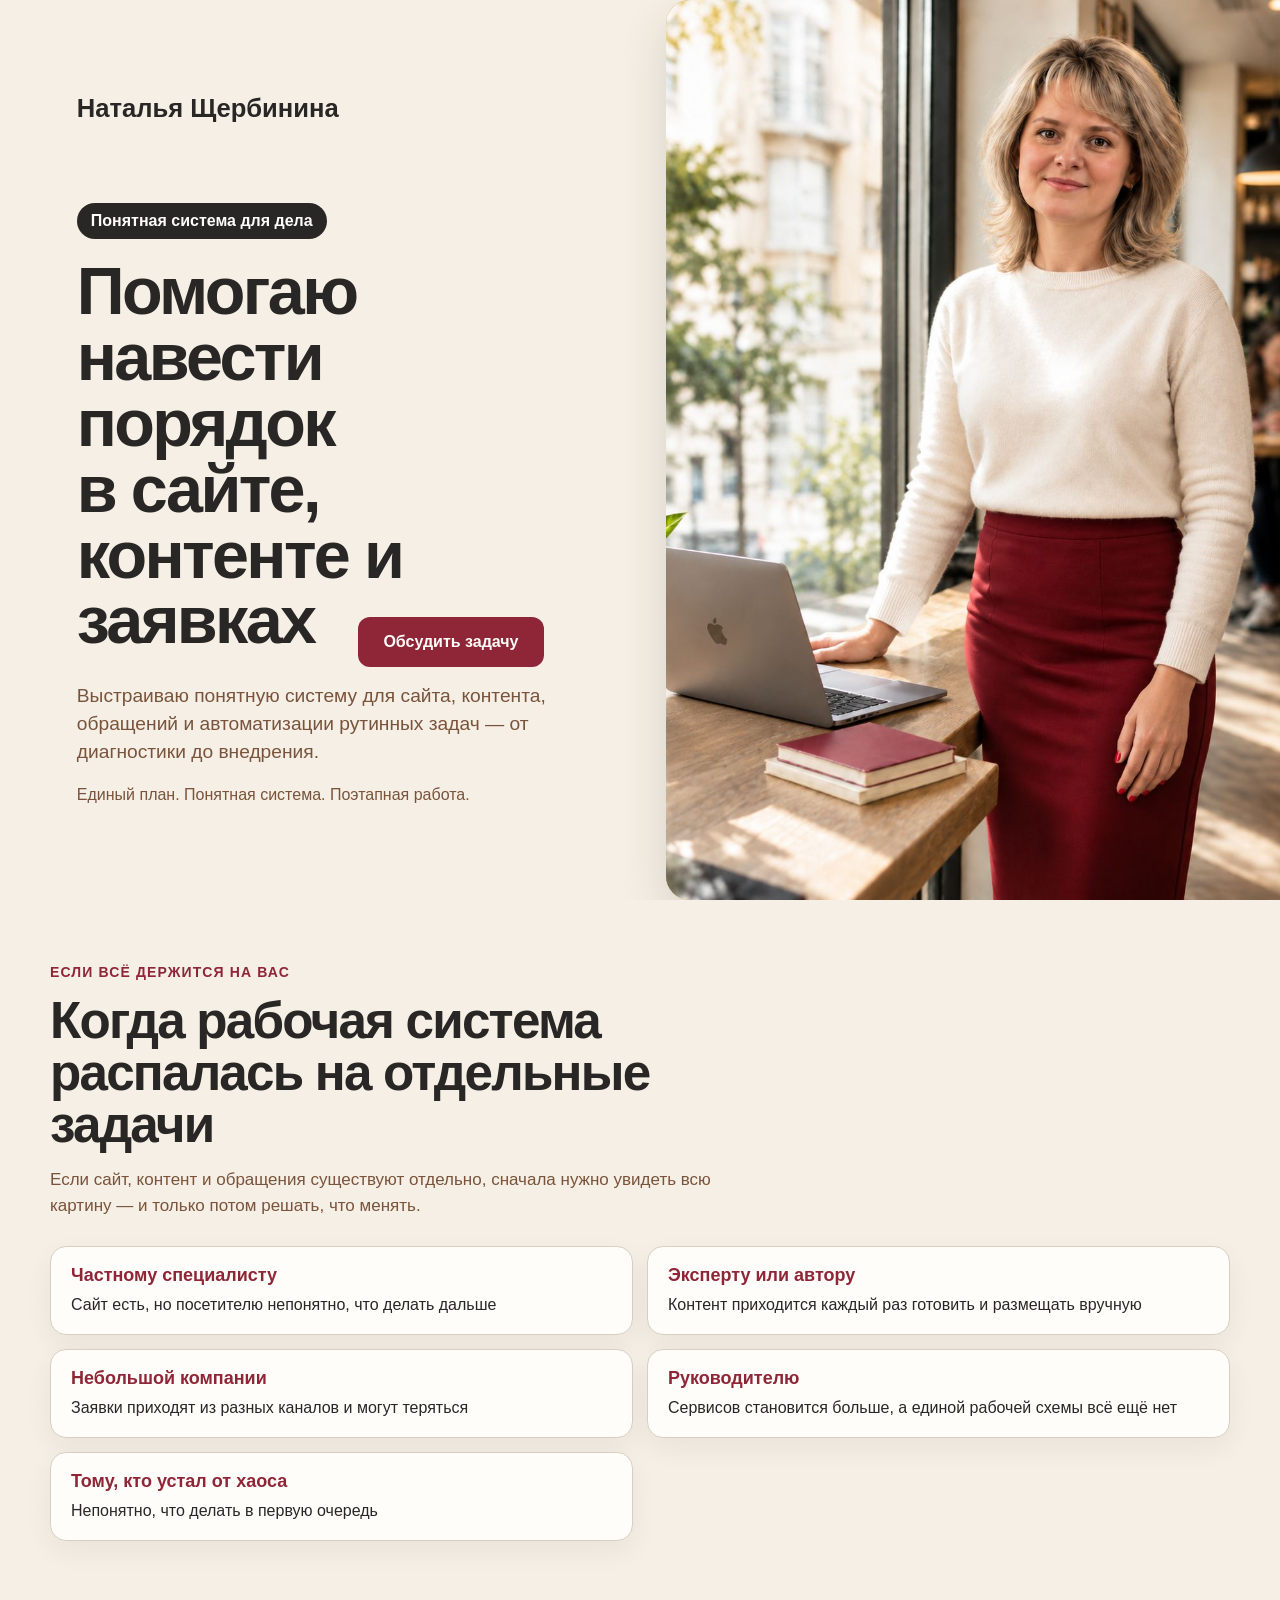
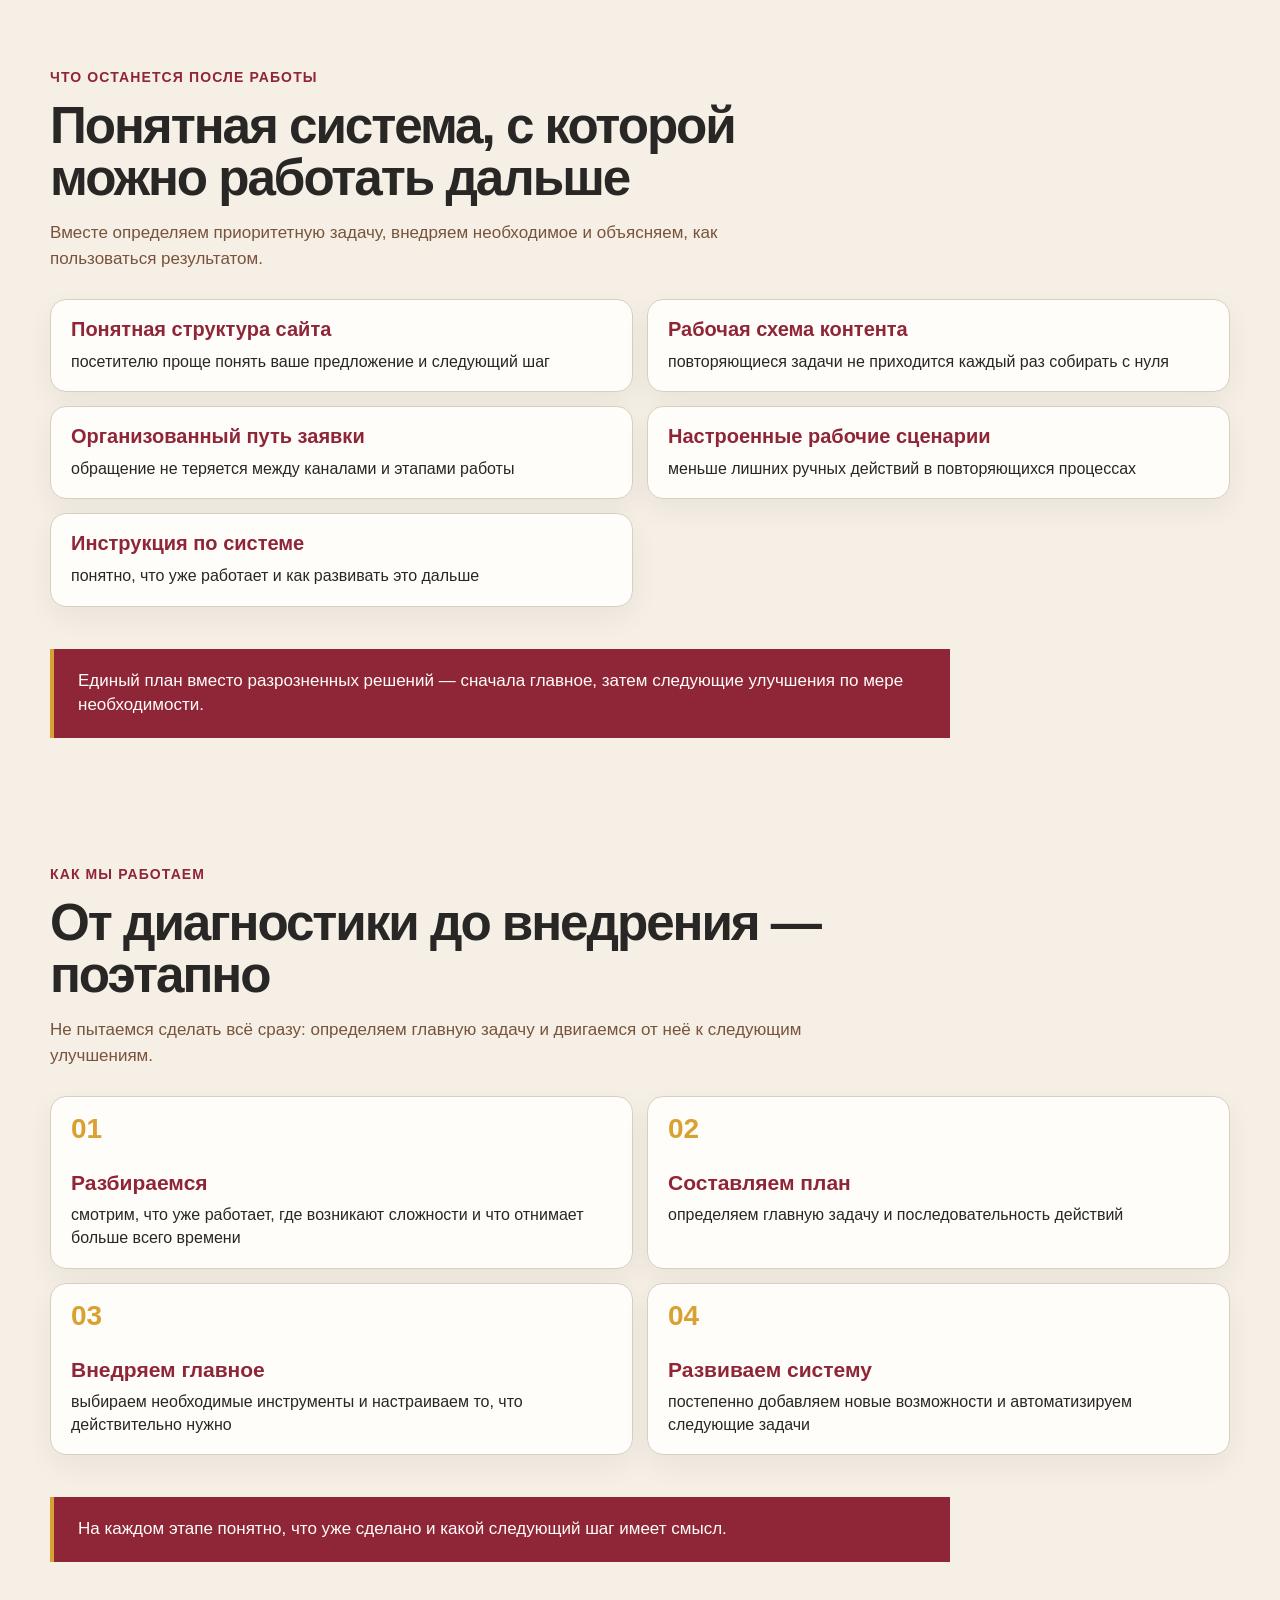
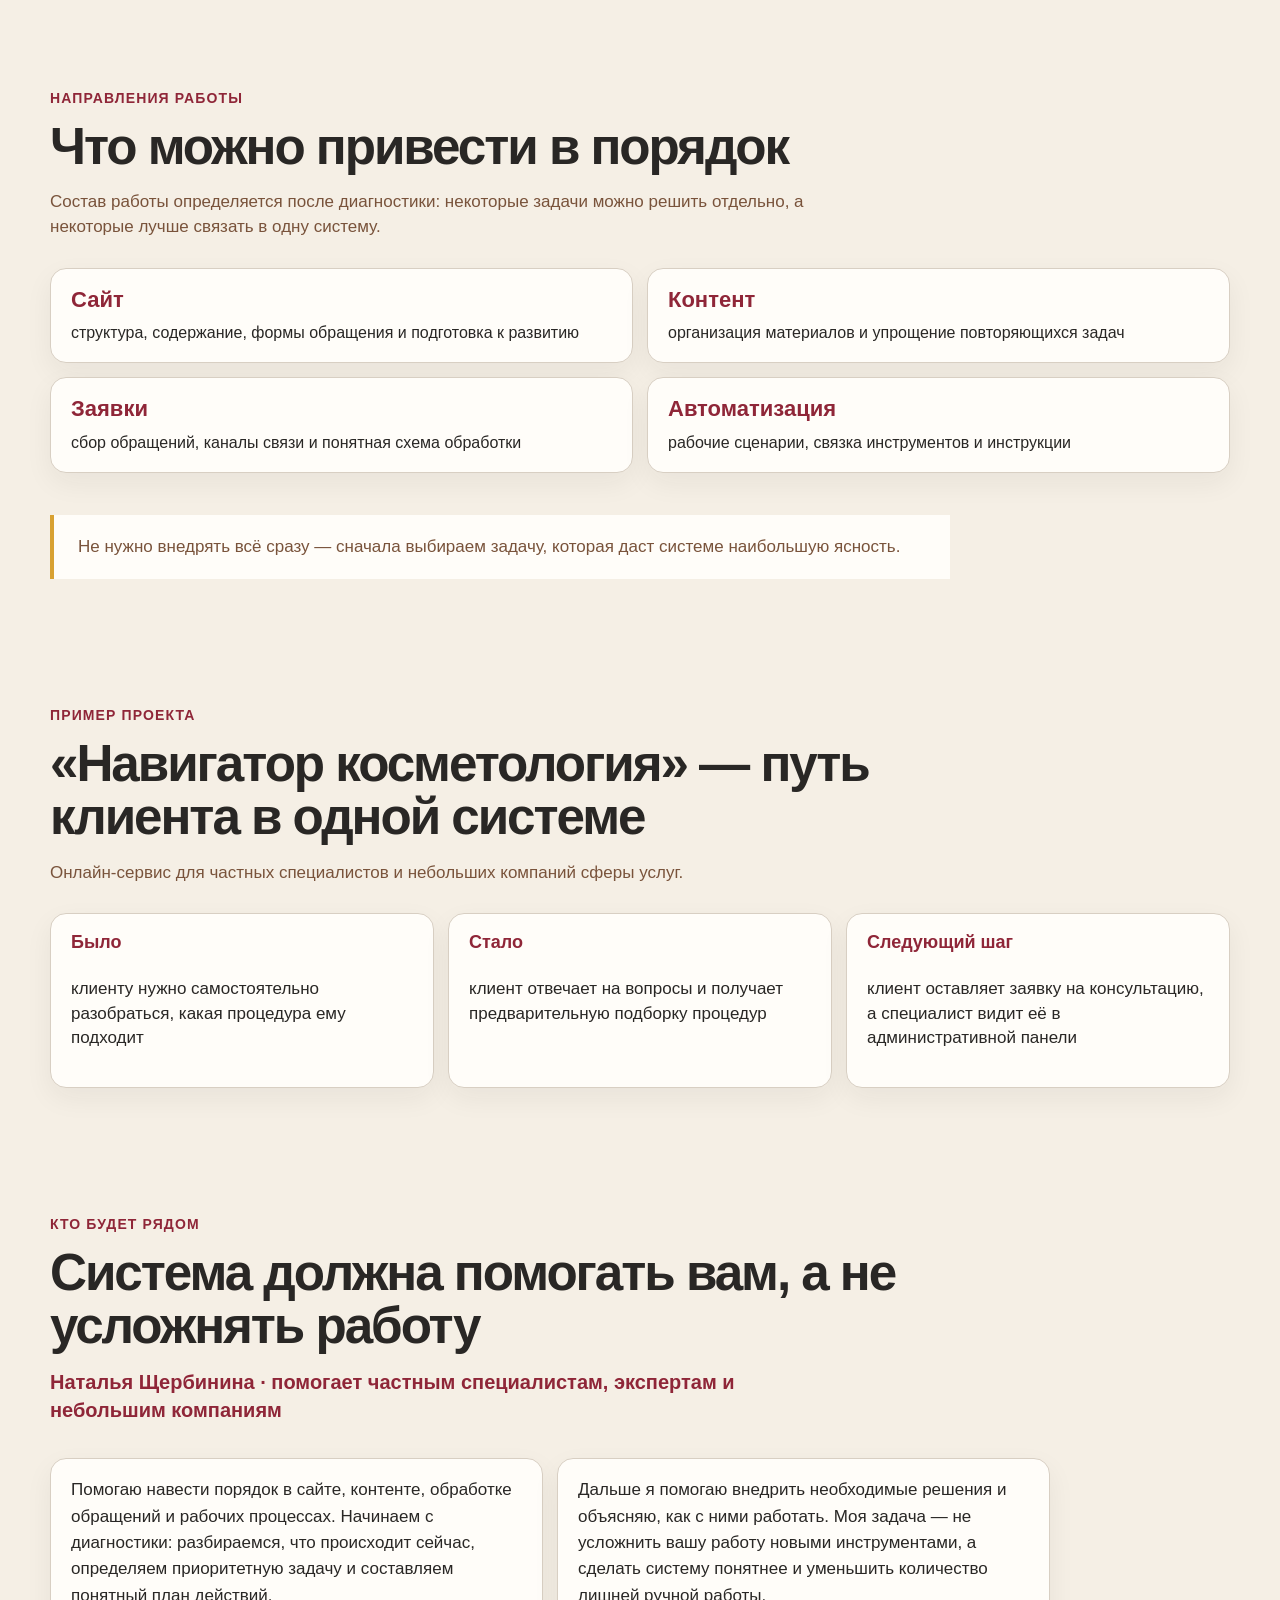
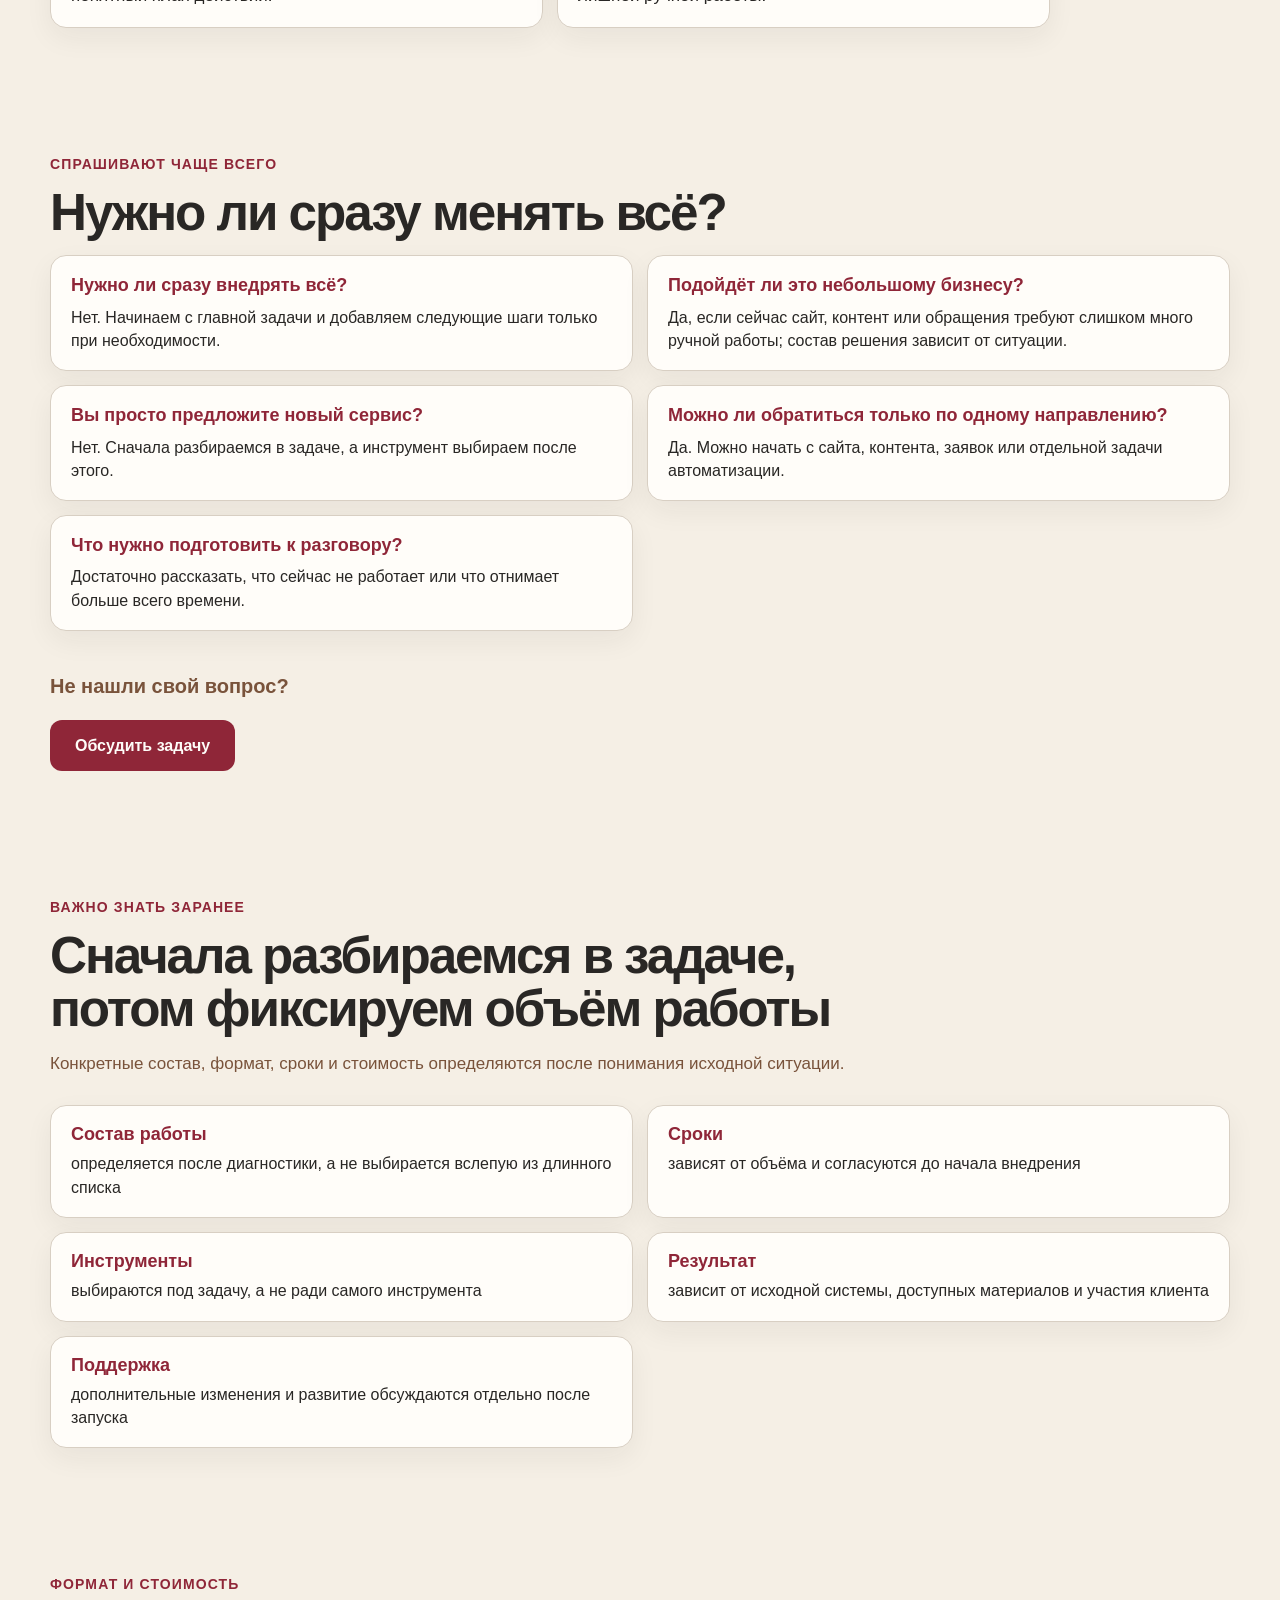
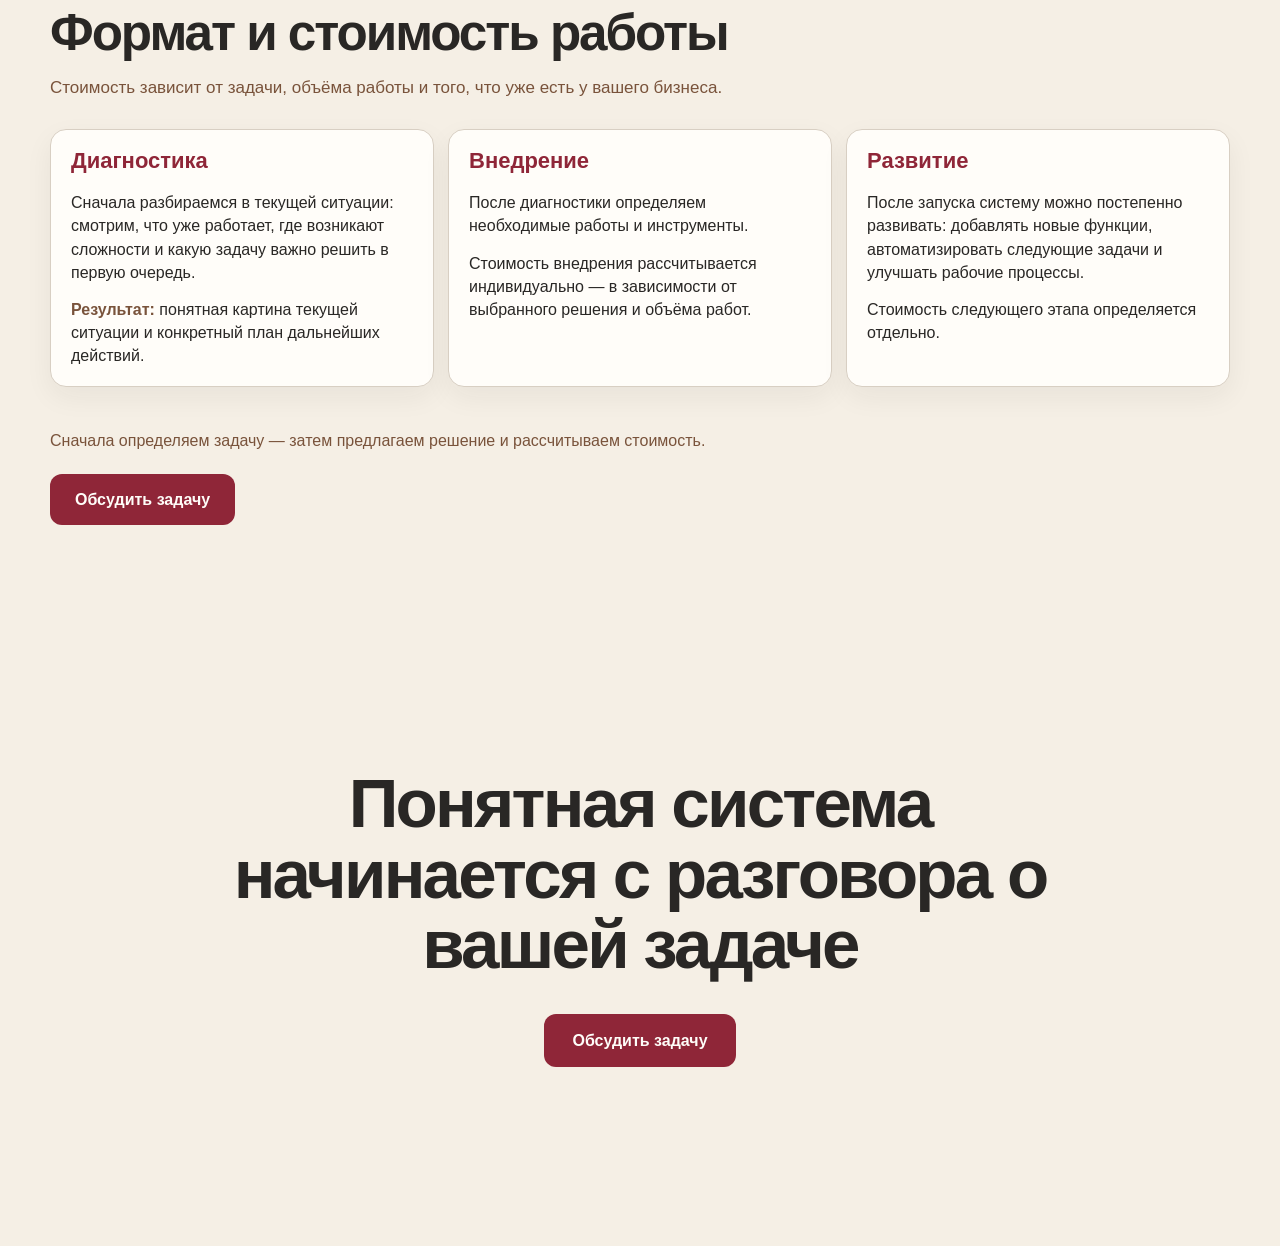
==== commit b5b33073: "Обновление 26.09 09:07 МСК" ====
--- a/index.html
+++ b/index.html
@@ -88,6 +88,10 @@
   #screen-11{background:#F5EFE5;color:#292725;padding:clamp(96px,14vw,190px) 20px;text-align:center}#screen-11 .final__inner{max-width:980px;margin:0 auto}#screen-11 h2{max-width:900px;margin:0 auto;font:750 clamp(38px,5.4vw,74px)/1.02 Manrope,Arial,sans-serif;letter-spacing:-.04em}#screen-11 .final__action{display:inline-flex;margin-top:34px;padding:17px 28px;border-radius:12px;background:#8F2638;color:#FFFDF9;text-decoration:none;font:700 16px/1.2 Inter,Arial,sans-serif}#screen-11 .final__action:hover{background:#70202E}#screen-11 .final__action:active{background:#5B1A26}@media(max-width:899px){#screen-11{padding:88px 16px}#screen-11 h2{font-size:38px}#screen-11 .final__action{width:100%;justify-content:center;margin-top:28px}}
   .hero__photo{border-radius:24px 0 0 24px;box-shadow:0 18px 48px rgba(41,39,37,.14)}#screen-02 .problem__item,#screen-03 .result__item,#screen-04 .process__item,#screen-05 .directions__item,#screen-06 .project__item,#screen-07 .about__copy p,#screen-08 .faq__item,#screen-09 .terms__item,#screen-10 .price__item{box-shadow:0 10px 28px rgba(41,39,37,.06)}#screen-06 .project__item strong{color:#8F2638}@media(max-width:899px){.hero__photo{border-radius:24px;box-shadow:0 12px 30px rgba(41,39,37,.12)}body.mobile-option-4 .hero__eyebrow{font-size:13px}body.mobile-option-4 .hero__lead{font-size:16px}body.mobile-option-4 .hero__trust{font-size:13px}}
 </style>
+<style>
+@media(min-width:900px){#screen-02,#screen-03,#screen-04,#screen-05,#screen-06,#screen-07,#screen-08,#screen-09,#screen-10{padding-top:clamp(44px,5vw,72px);padding-bottom:clamp(44px,5vw,72px)}#screen-02 h2,#screen-03 h2,#screen-04 h2,#screen-05 h2,#screen-06 h2,#screen-07 h2,#screen-08 h2,#screen-09 h2,#screen-10 h2{font-size:clamp(32px,4vw,56px);margin-top:14px;margin-bottom:16px}#screen-02 .problem__lead,#screen-03 .result__lead,#screen-04 .process__lead,#screen-05 .directions__lead,#screen-06 .project__lead,#screen-09 .terms__lead,#screen-10 .price__lead{margin-bottom:28px;font-size:17px}#screen-02 .problem__item,#screen-03 .result__item,#screen-04 .process__item,#screen-05 .directions__item,#screen-06 .project__item,#screen-07 .about__copy p,#screen-08 .faq__item,#screen-09 .terms__item,#screen-10 .price__item{min-height:0;padding:18px 20px}#screen-04 .process__item{min-height:145px}#screen-06 .project__item{min-height:175px}#screen-10 .price__item{min-height:245px}}
+@media(max-width:899px){#screen-02,#screen-03,#screen-04,#screen-05,#screen-06,#screen-07,#screen-08,#screen-09,#screen-10{padding-top:42px;padding-bottom:42px}#screen-02 h2,#screen-03 h2,#screen-04 h2,#screen-05 h2,#screen-06 h2,#screen-07 h2,#screen-08 h2,#screen-09 h2,#screen-10 h2{font-size:32px;margin-top:14px;margin-bottom:18px}#screen-02 .problem__lead,#screen-03 .result__lead,#screen-04 .process__lead,#screen-05 .directions__lead,#screen-06 .project__lead,#screen-09 .terms__lead,#screen-10 .price__lead{margin-bottom:24px;font-size:16px}#screen-02 .problem__item,#screen-03 .result__item,#screen-04 .process__item,#screen-05 .directions__item,#screen-06 .project__item,#screen-07 .about__copy p,#screen-08 .faq__item,#screen-09 .terms__item,#screen-10 .price__item{padding:16px 15px}#screen-04 .process__item,#screen-06 .project__item,#screen-10 .price__item{min-height:0}}
+</style>
 </head>
 <body class="mobile-option-4">
 <script>var mobileOption=new URLSearchParams(location.search).get('mobile');if(['2','3','4','5'].includes(mobileOption))document.body.className='mobile-option-'+mobileOption;</script>
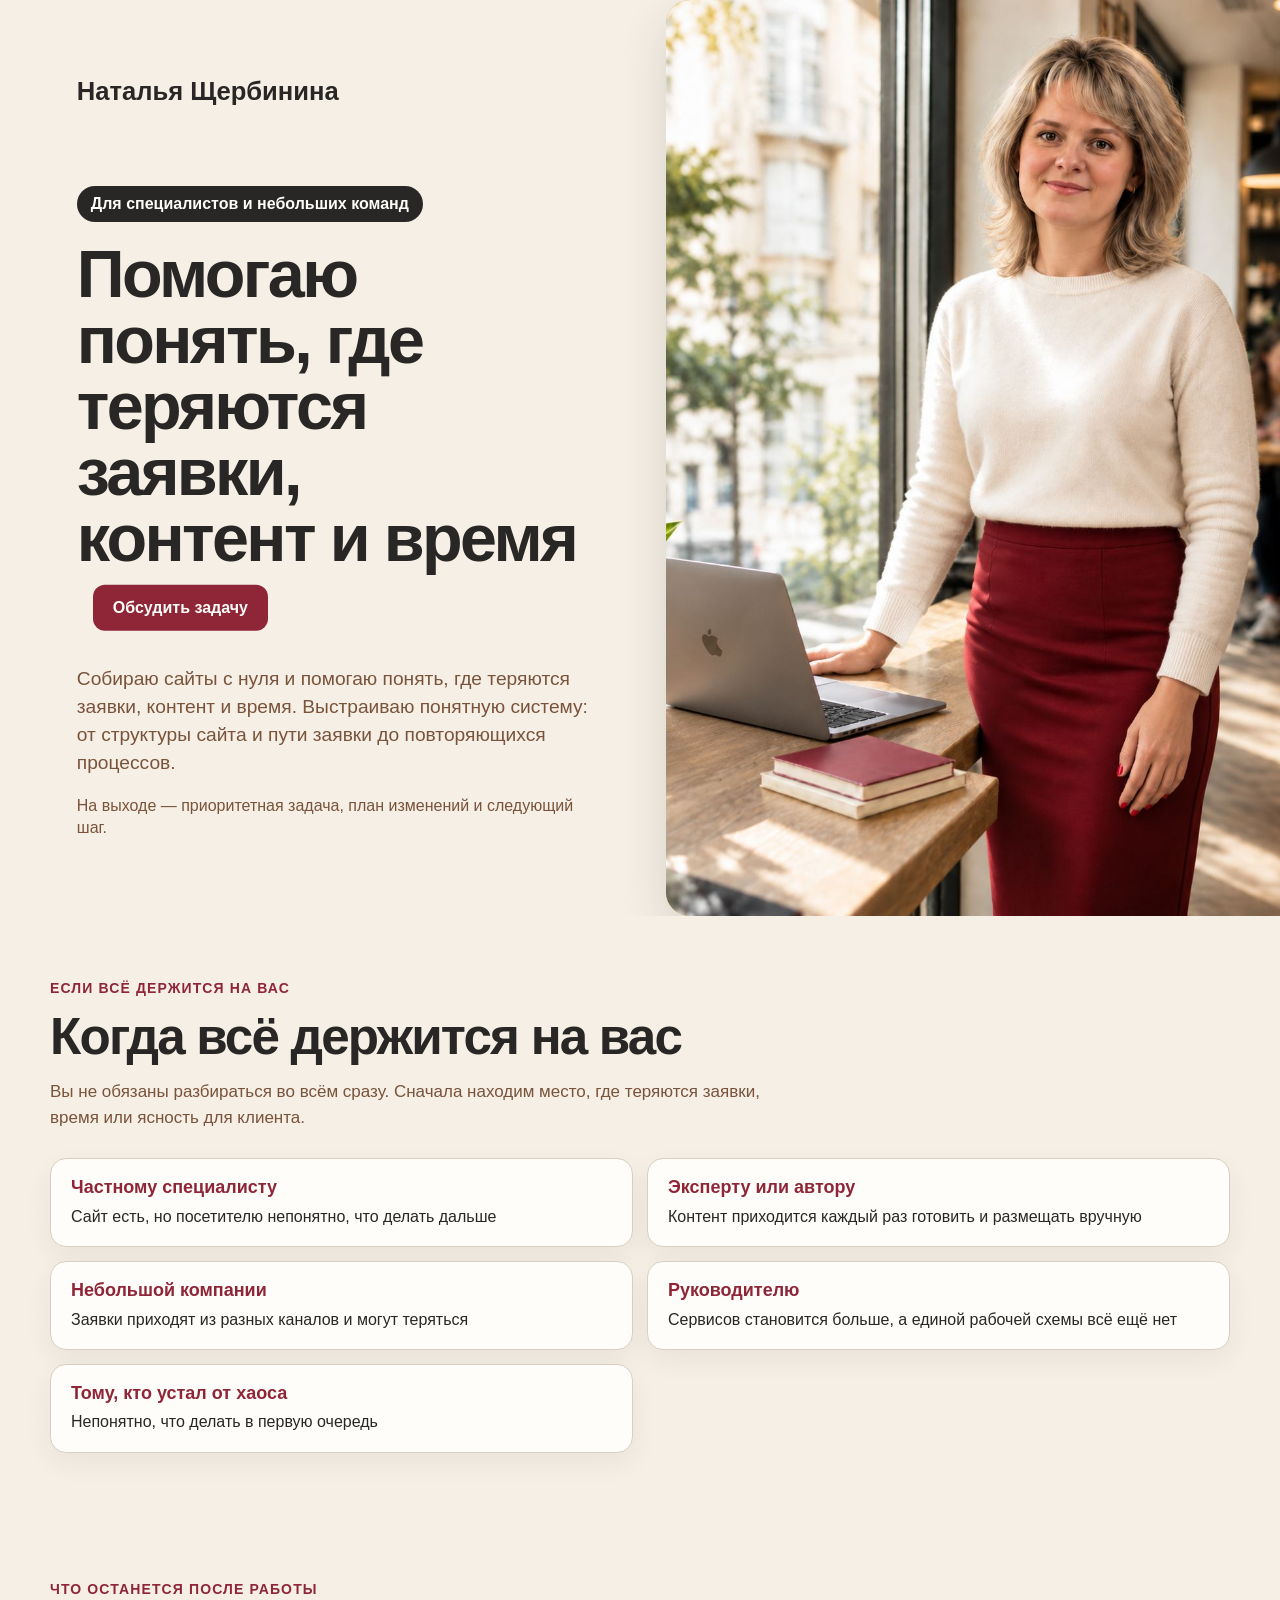
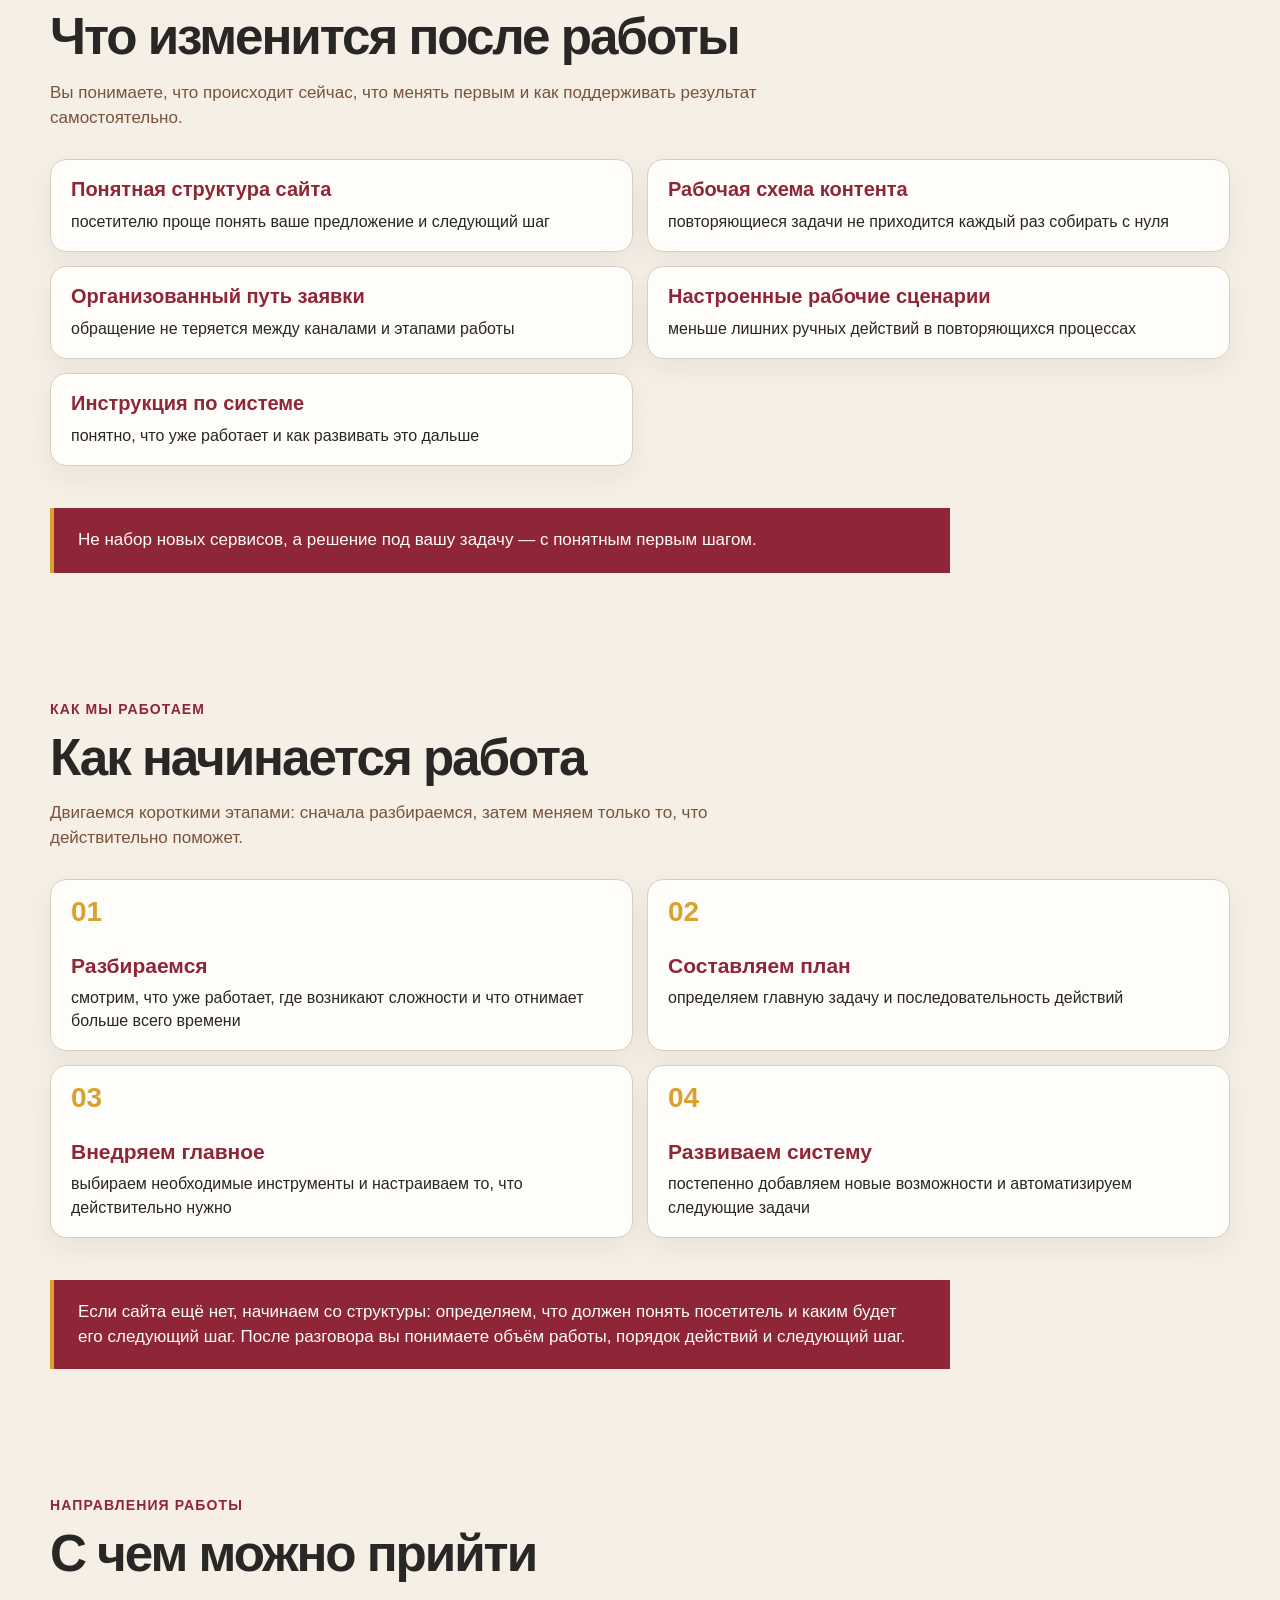
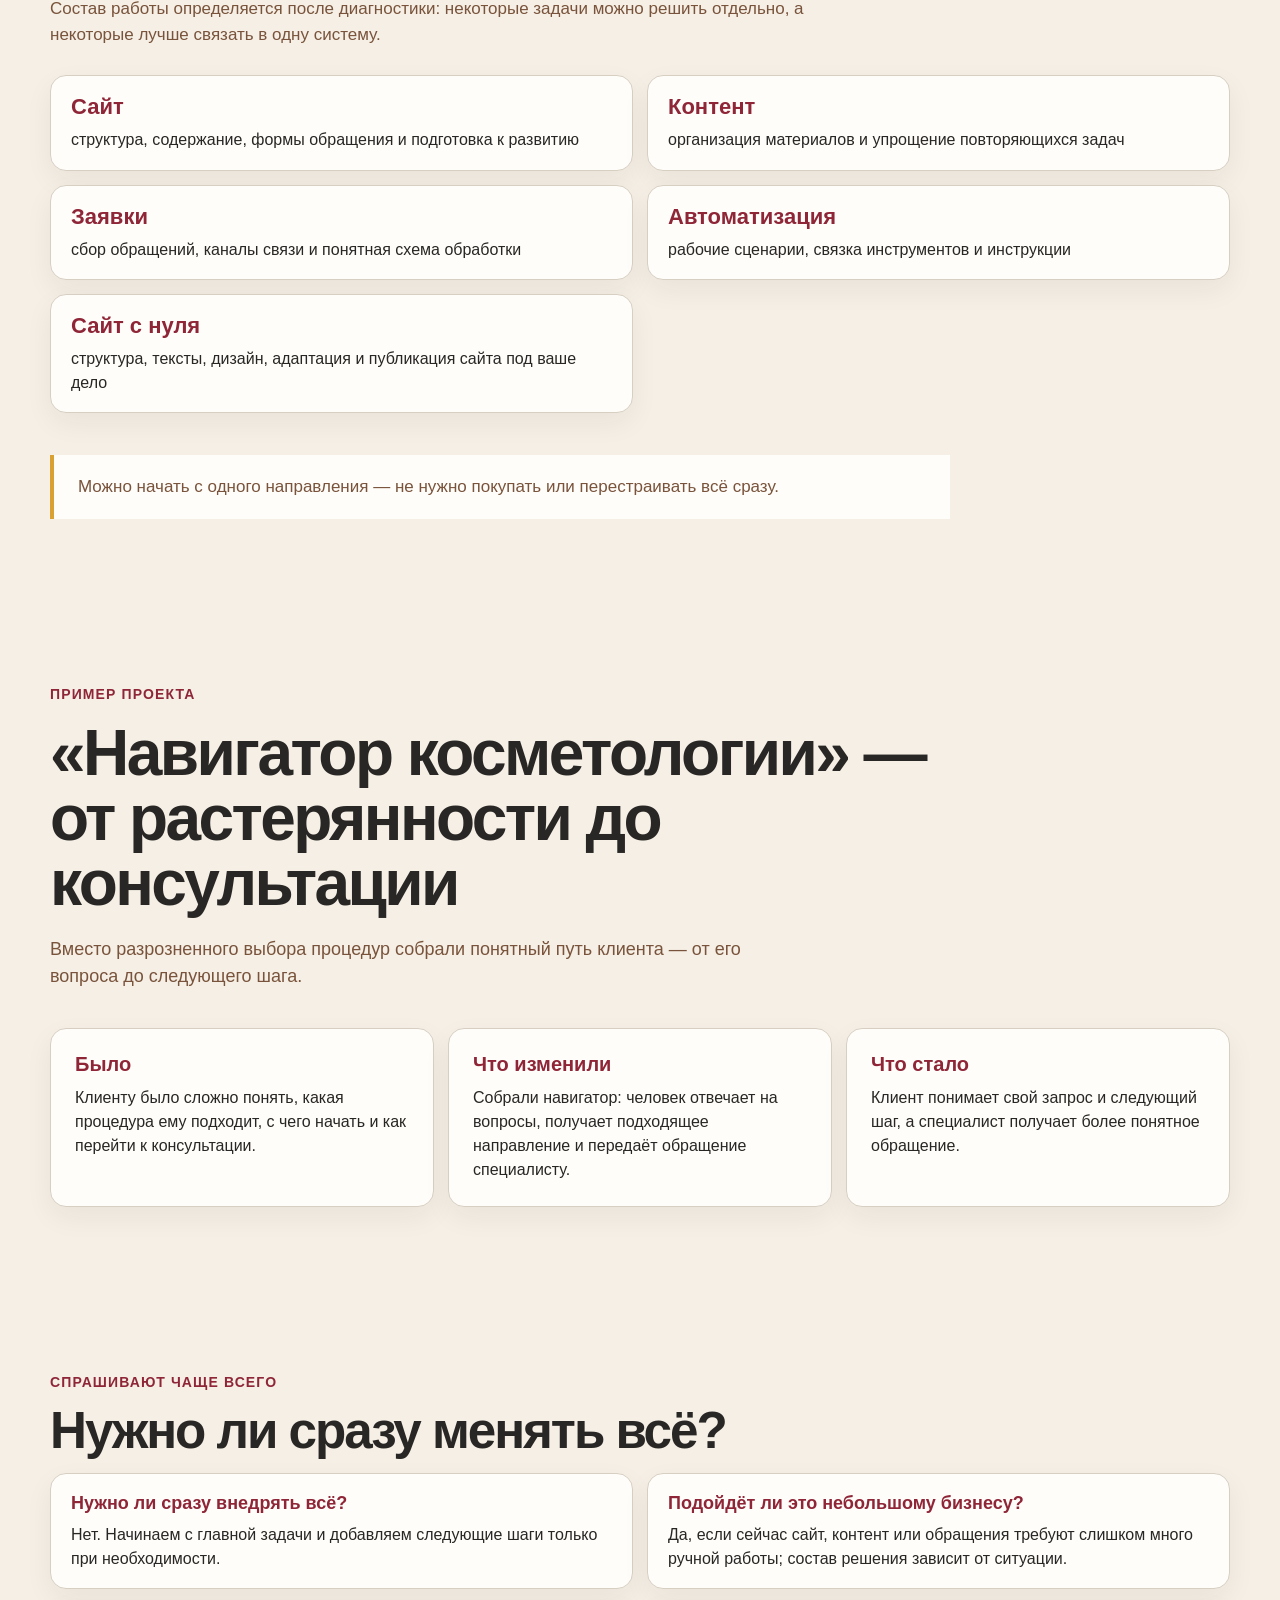
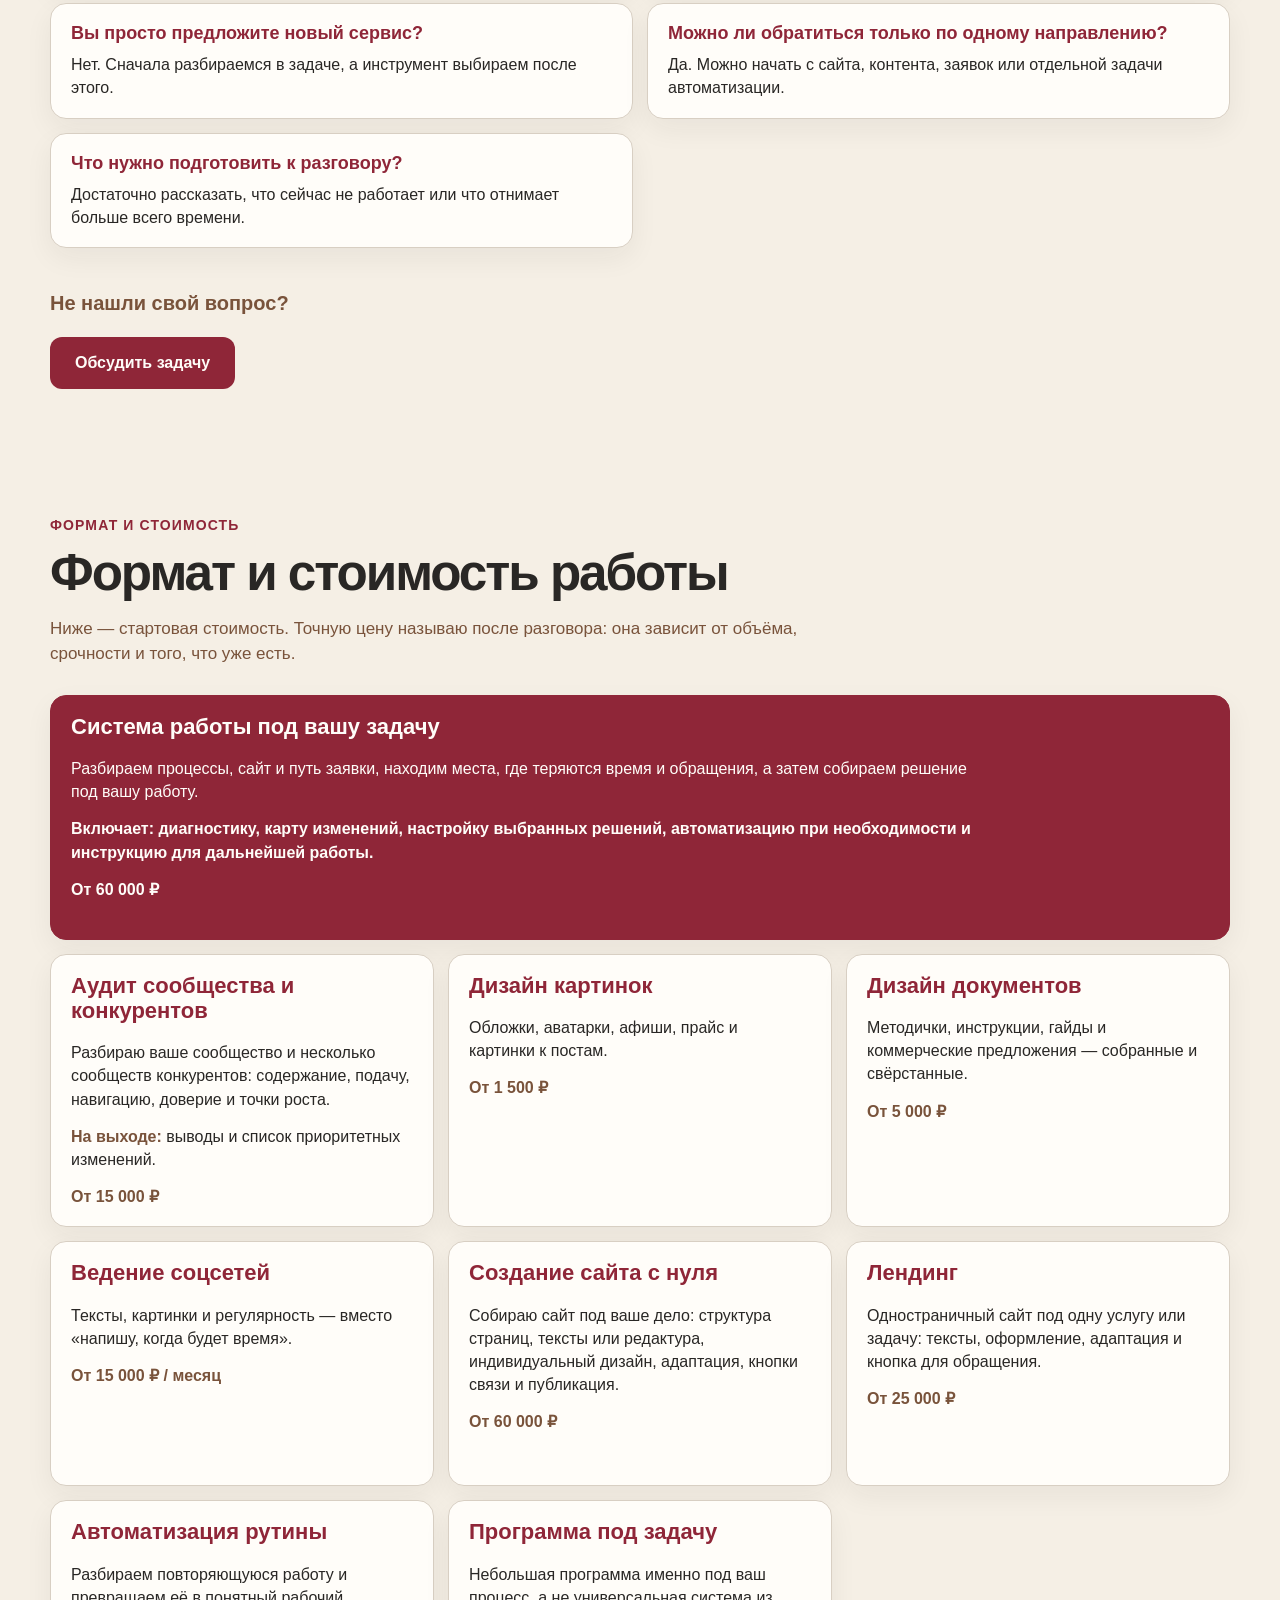
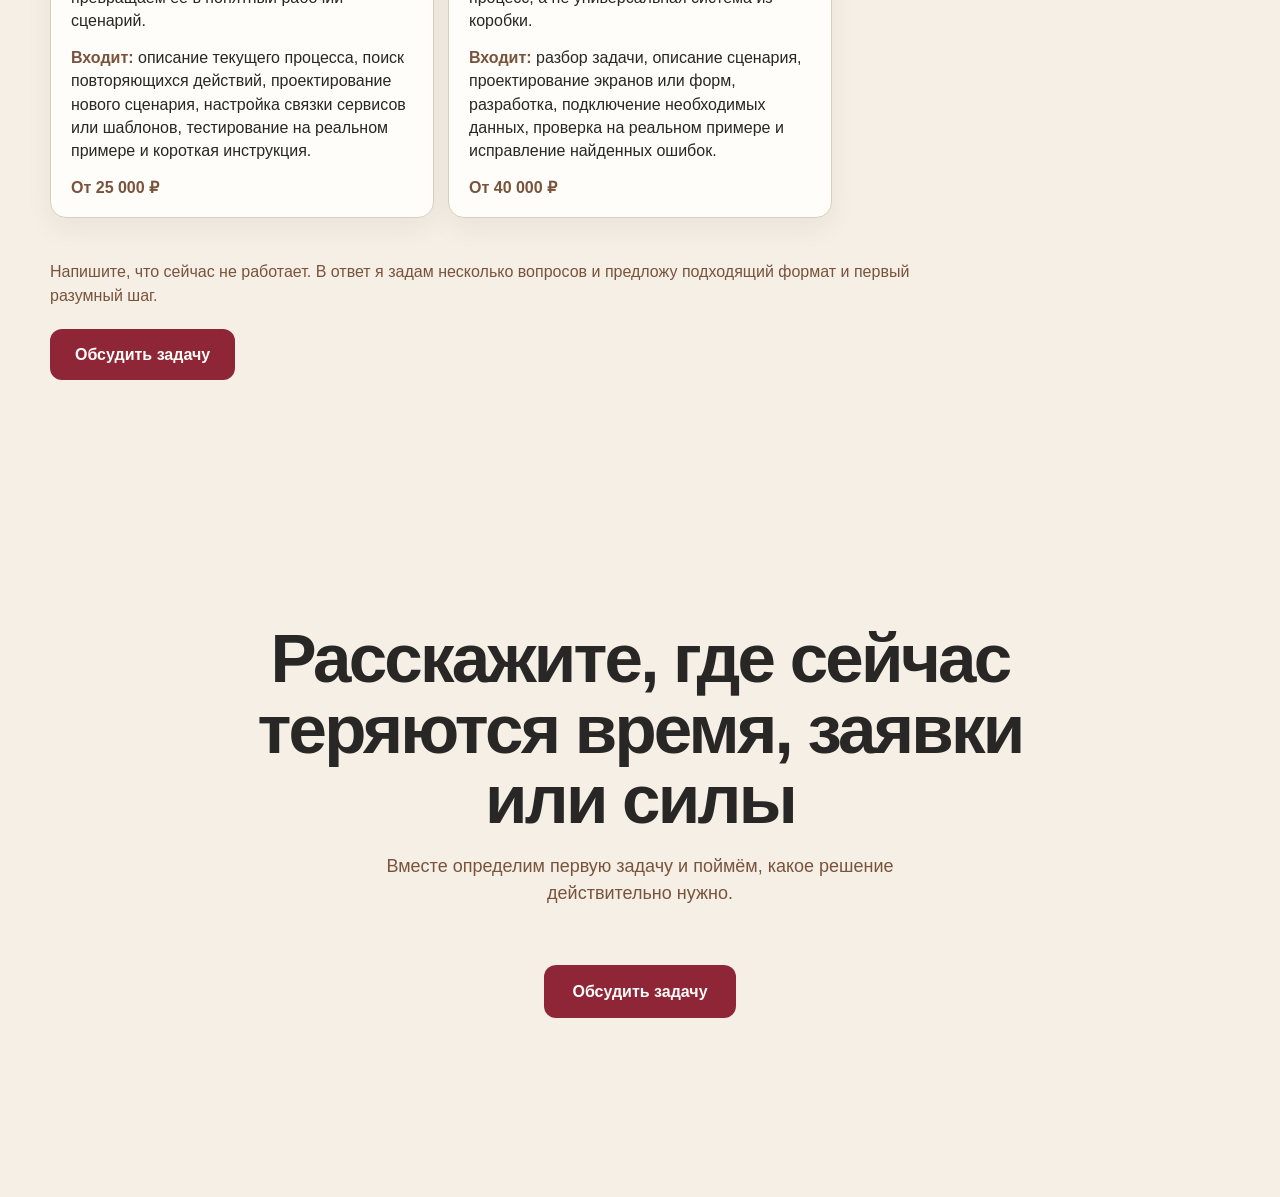
==== commit df06750d: "Обновление 26.09 09:19 МСК" ====
--- a/index.html
+++ b/index.html
@@ -4,7 +4,7 @@
 <meta charset="utf-8">
 <meta name="viewport" content="width=device-width, initial-scale=1">
 <title>Сайт собирается</title>
-<meta name="description" content="Наталья Щербинина помогает навести порядок в сайте, контенте, заявках и автоматизации рабочих процессов.">
+<meta name="description" content="Наталья Щербинина помогает специалистам и небольшим командам понять, где теряются заявки и время, и собрать понятную рабочую систему.">
 <meta name="robots" content="noindex, nofollow">
 <meta property="og:title" content="Сайт собирается">
 <meta property="og:description" content="">
@@ -66,13 +66,13 @@
   .hero h1{max-width:720px;margin:0;color:#292725;font:750 clamp(42px,5.2vw,76px)/.99 Manrope,Arial,sans-serif;letter-spacing:-.04em}
   .hero h1 em{font-style:normal;color:inherit}
   .hero__lead{max-width:650px;margin:28px 0 0;color:#79533B;font-size:clamp(17px,1.5vw,22px);line-height:1.45}
-  .hero__action{margin-top:32px;display:inline-flex;align-items:center;justify-content:center;padding:16px 25px;border-radius:12px;background:#8F2638;color:#FFFDF9;text-decoration:none;font-weight:700;font-size:16px;transition:background .2s}
-  @media(min-width:900px){.hero__copy{position:relative}.hero__action{position:absolute;left:clamp(300px,28vw,410px);top:68.5%;margin-top:0}}
+  .hero__action{margin-top:0;display:inline-flex;align-items:center;justify-content:center;padding:14px 20px;border-radius:12px;background:#8F2638;color:#FFFDF9;text-decoration:none;font:700 16px/1.1 Inter,Arial,sans-serif;letter-spacing:normal;white-space:nowrap;vertical-align:middle;transform:translateY(-.08em);transition:background .2s}
+  @media(min-width:900px){.hero__action{margin-left:16px}}
   .hero__action:hover{background:#70202E}.hero__action:active{background:#5B1A26}
   .hero__trust{margin:18px 0 0;color:#79533B;font-size:16px;line-height:1.4}
   .hero__photo{min-height:100vh;position:relative;background:#D8A132;overflow:hidden}
   .hero__photo img{width:100%;height:100%;display:block;object-fit:cover;object-position:center top}
-  @media(max-width:899px){.hero{grid-template-columns:minmax(0,1fr) minmax(110px,34vw);min-height:100svh}.hero__copy{padding:24px 12px 32px 16px;justify-content:flex-start}.hero__name{font-size:18px;margin-bottom:38px}.hero__eyebrow{font-size:11px;padding:7px 9px;margin-bottom:14px}.hero h1{font-size:clamp(28px,9vw,38px);line-height:1.02;letter-spacing:-.035em;overflow-wrap:anywhere}.hero__lead{font-size:16px;line-height:1.35;margin-top:20px;overflow-wrap:anywhere}.hero__action{width:100%;padding:14px 8px;margin-top:22px;text-align:center}.hero__trust{font-size:12px;margin-top:14px}.hero__photo{min-height:100svh}.hero__photo img{object-position:52% top}}
+  @media(max-width:899px){.hero{grid-template-columns:minmax(0,1fr) minmax(110px,34vw);min-height:100svh}.hero__copy{padding:24px 12px 32px 16px;justify-content:flex-start}.hero__name{font-size:18px;margin-bottom:38px}.hero__eyebrow{font-size:11px;padding:7px 9px;margin-bottom:14px}.hero h1{font-size:clamp(28px,9vw,38px);line-height:1.02;letter-spacing:-.035em;overflow-wrap:anywhere}.hero h1 .hero__action{display:flex;width:100%;padding:14px 8px;margin:22px 0 0;transform:none;text-align:center}.hero__lead{font-size:16px;line-height:1.35;margin-top:20px;overflow-wrap:anywhere}.hero__trust{font-size:12px;margin-top:14px}.hero__photo{min-height:100svh}.hero__photo img{object-position:52% top}}
   @media(max-width:899px){body.mobile-option-2 .hero{grid-template-columns:minmax(0,1fr) minmax(170px,46vw)}body.mobile-option-2 .hero__copy{padding-right:10px}body.mobile-option-2 .hero h1{font-size:clamp(27px,8vw,34px)}body.mobile-option-2 .hero__photo img{object-position:62% top}body.mobile-option-3 .hero{grid-template-columns:minmax(0,1fr) minmax(155px,43vw)}body.mobile-option-3 .hero__copy{padding-right:8px}body.mobile-option-3 .hero h1{font-size:clamp(27px,8vw,34px)}body.mobile-option-3 .hero__photo img{object-position:72% top}}
   @media(max-width:899px){body.mobile-option-4,body.mobile-option-5{overflow-x:hidden}body.mobile-option-4 .hero,body.mobile-option-5 .hero{display:flex;flex-direction:column;width:100%;min-height:100svh;overflow:visible}body.mobile-option-4 .hero__copy,body.mobile-option-5 .hero__copy{order:1;width:100%;min-width:0;padding:24px 16px 28px}body.mobile-option-4 .hero__lead,body.mobile-option-5 .hero__lead{width:auto;max-width:calc(100vw - 32px)!important;min-width:0;overflow-wrap:anywhere;word-break:break-word}body.mobile-option-4 .hero__trust,body.mobile-option-5 .hero__trust{max-width:calc(100vw - 32px)!important}body.mobile-option-4 .hero__photo,body.mobile-option-5 .hero__photo{order:2;width:100%;min-width:0;min-height:0;height:clamp(360px,78vw,520px)}body.mobile-option-4 .hero__photo img,body.mobile-option-5 .hero__photo img{object-position:center 12%}body.mobile-option-4 .hero h1,body.mobile-option-5 .hero h1{font-size:clamp(30px,9vw,40px)}body.mobile-option-5 .hero__photo{height:clamp(300px,68vw,460px)}body.mobile-option-5 .hero__photo img{object-position:center 18%}}
   @media(max-width:899px){body.mobile-option-4 .hero__copy{padding-right:20px}body.mobile-option-4 .hero__eyebrow{font-size:16px!important}body.mobile-option-4 .hero__lead{display:block!important;width:calc(100vw - 40px)!important;max-width:calc(100vw - 40px)!important;min-width:0!important;font-size:16px;line-height:1.32;white-space:normal!important;overflow-wrap:anywhere!important;word-break:break-word!important}body.mobile-option-4 .hero__action{position:static;margin-top:22px}body.mobile-option-4 .hero__trust{display:block!important;width:calc(100vw - 40px)!important;font-size:16px!important;max-width:calc(100vw - 40px)!important;white-space:normal!important;overflow-wrap:anywhere!important}}
@@ -84,7 +84,7 @@
   #screen-07{background:#F5EFE5;color:#292725;padding:clamp(64px,9vw,116px) 20px}#screen-07 .about__inner{max-width:1180px;margin:0 auto}#screen-07 .about__kicker{color:#8F2638;font:700 14px/1.2 Inter,Arial,sans-serif;text-transform:uppercase;letter-spacing:.08em}#screen-07 h2{max-width:900px;margin:18px 0 20px;font:750 clamp(34px,4.7vw,64px)/1.03 Manrope,Arial,sans-serif;letter-spacing:-.04em}#screen-07 .about__lead{max-width:760px;margin:0 0 34px;color:#8F2638;font:700 20px/1.4 Manrope,Arial,sans-serif}#screen-07 .about__copy{display:grid;grid-template-columns:repeat(2,minmax(0,1fr));gap:14px;max-width:1000px}#screen-07 .about__copy p{margin:0;padding:26px 28px;border:1px solid #D8CFC3;border-radius:16px;background:#FFFDF9;font-size:17px;line-height:1.55}#screen-07 .about__after{max-width:900px;margin:42px 0 0;padding:20px 24px;border-left:4px solid #D8A132;background:#FFFDF9;color:#79533B;font-size:17px;line-height:1.45}@media(max-width:899px){#screen-07{padding:58px 16px}#screen-07 h2{font-size:36px}#screen-07 .about__lead{font-size:18px;margin-bottom:28px}#screen-07 .about__copy{grid-template-columns:1fr;gap:12px}#screen-07 .about__copy p{padding:20px 17px;font-size:16px}#screen-07 .about__after{margin-top:32px;padding:17px 16px;font-size:16px}}
   #screen-08{background:#F5EFE5;color:#292725;padding:clamp(64px,9vw,116px) 20px}#screen-08 .faq__inner{max-width:1180px;margin:0 auto}#screen-08 .faq__kicker{color:#8F2638;font:700 14px/1.2 Inter,Arial,sans-serif;text-transform:uppercase;letter-spacing:.08em}#screen-08 h2{max-width:820px;margin:18px 0 38px;font:750 clamp(36px,5vw,68px)/1.02 Manrope,Arial,sans-serif;letter-spacing:-.04em}#screen-08 .faq__list{display:grid;grid-template-columns:repeat(2,minmax(0,1fr));gap:14px;margin:0;padding:0;list-style:none}#screen-08 .faq__item{padding:24px;border:1px solid #D8CFC3;border-radius:16px;background:#FFFDF9;font-size:16px;line-height:1.45}#screen-08 .faq__item strong{display:block;margin-bottom:9px;color:#8F2638;font:700 18px/1.25 Manrope,Arial,sans-serif}#screen-08 .faq__invite{margin:42px 0 0;color:#79533B;font:700 20px/1.35 Manrope,Arial,sans-serif}#screen-08 .faq__action{display:inline-flex;margin-top:20px;padding:16px 25px;border-radius:12px;background:#8F2638;color:#FFFDF9;text-decoration:none;font:700 16px/1.2 Inter,Arial,sans-serif}#screen-08 .faq__action:hover{background:#70202E}#screen-08 .faq__action:active{background:#5B1A26}@media(max-width:899px){#screen-08{padding:58px 16px}#screen-08 h2{font-size:38px;margin-bottom:32px}#screen-08 .faq__list{grid-template-columns:1fr;gap:12px}#screen-08 .faq__item{padding:19px 17px;font-size:16px}#screen-08 .faq__invite{margin-top:32px;font-size:18px}#screen-08 .faq__action{width:100%;justify-content:center;margin-top:16px}}
   #screen-09{background:#F5EFE5;color:#292725;padding:clamp(64px,9vw,116px) 20px}#screen-09 .terms__inner{max-width:1180px;margin:0 auto}#screen-09 .terms__kicker{color:#8F2638;font:700 14px/1.2 Inter,Arial,sans-serif;text-transform:uppercase;letter-spacing:.08em}#screen-09 h2{max-width:900px;margin:18px 0 20px;font:750 clamp(34px,4.7vw,64px)/1.03 Manrope,Arial,sans-serif;letter-spacing:-.04em}#screen-09 .terms__lead{max-width:800px;margin:0 0 42px;color:#79533B;font-size:18px;line-height:1.5}#screen-09 .terms__list{display:grid;grid-template-columns:repeat(2,minmax(0,1fr));gap:14px;margin:0;padding:0;list-style:none}#screen-09 .terms__item{padding:22px 24px;border:1px solid #D8CFC3;border-radius:16px;background:#FFFDF9;font-size:16px;line-height:1.45}#screen-09 .terms__item strong{display:block;margin-bottom:7px;color:#8F2638;font:700 18px/1.2 Manrope,Arial,sans-serif}@media(max-width:899px){#screen-09{padding:58px 16px}#screen-09 h2{font-size:36px}#screen-09 .terms__lead{font-size:16px;margin-bottom:32px}#screen-09 .terms__list{grid-template-columns:1fr;gap:12px}#screen-09 .terms__item{padding:19px 17px;font-size:16px}}
-  #screen-10{background:#F5EFE5;color:#292725;padding:clamp(64px,9vw,116px) 20px}#screen-10 .price__inner{max-width:1180px;margin:0 auto}#screen-10 .price__kicker{color:#8F2638;font:700 14px/1.2 Inter,Arial,sans-serif;text-transform:uppercase;letter-spacing:.08em}#screen-10 h2{max-width:820px;margin:18px 0 20px;font:750 clamp(36px,5vw,68px)/1.02 Manrope,Arial,sans-serif;letter-spacing:-.04em}#screen-10 .price__lead{max-width:760px;margin:0 0 42px;color:#79533B;font-size:18px;line-height:1.5}#screen-10 .price__list{display:grid;grid-template-columns:repeat(3,minmax(0,1fr));gap:14px;margin:0;padding:0;list-style:none}#screen-10 .price__item{min-height:300px;padding:26px 24px;border:1px solid #D8CFC3;border-radius:16px;background:#FFFDF9}#screen-10 .price__item strong{display:block;margin-bottom:18px;color:#8F2638;font:700 22px/1.15 Manrope,Arial,sans-serif}#screen-10 .price__item p{margin:0 0 14px;font-size:16px;line-height:1.45}#screen-10 .price__item p:last-child{margin-bottom:0}#screen-10 .price__item b{color:#79533B;font-weight:700}#screen-10 .price__note{max-width:900px;margin:42px 0 0;color:#79533B;font-size:16px;line-height:1.45}#screen-10 .price__action{display:inline-flex;margin-top:22px;padding:16px 25px;border-radius:12px;background:#8F2638;color:#FFFDF9;text-decoration:none;font:700 16px/1.2 Inter,Arial,sans-serif}#screen-10 .price__action:hover{background:#70202E}#screen-10 .price__action:active{background:#5B1A26}@media(max-width:899px){#screen-10{padding:58px 16px}#screen-10 h2{font-size:38px}#screen-10 .price__lead{font-size:16px;margin-bottom:32px}#screen-10 .price__list{grid-template-columns:1fr;gap:12px}#screen-10 .price__item{min-height:0;padding:20px 17px}#screen-10 .price__item strong{font-size:19px;margin-bottom:13px}#screen-10 .price__item p{font-size:16px}#screen-10 .price__note{margin-top:32px;font-size:16px}#screen-10 .price__action{width:100%;justify-content:center;margin-top:16px}}
+  #screen-10{background:#F5EFE5;color:#292725;padding:clamp(64px,9vw,116px) 20px}#screen-10 .price__inner{max-width:1180px;margin:0 auto}#screen-10 .price__kicker{color:#8F2638;font:700 14px/1.2 Inter,Arial,sans-serif;text-transform:uppercase;letter-spacing:.08em}#screen-10 h2{max-width:820px;margin:18px 0 20px;font:750 clamp(36px,5vw,68px)/1.02 Manrope,Arial,sans-serif;letter-spacing:-.04em}#screen-10 .price__lead{max-width:760px;margin:0 0 42px;color:#79533B;font-size:18px;line-height:1.5}#screen-10 .price__list{display:grid;grid-template-columns:repeat(3,minmax(0,1fr));gap:14px;margin:0;padding:0;list-style:none}#screen-10 .price__item{min-height:300px;padding:26px 24px;border:1px solid #D8CFC3;border-radius:16px;background:#FFFDF9}#screen-10 .price__item--main{grid-column:1 / -1;background:#8F2638;color:#FFFDF9;border-color:#8F2638}#screen-10 .price__item--main strong,#screen-10 .price__item--main b{color:#FFFDF9!important}#screen-10 .price__item--main p{max-width:920px;color:#FFFDF9}#screen-10 .price__item strong{display:block;margin-bottom:18px;color:#8F2638;font:700 22px/1.15 Manrope,Arial,sans-serif}#screen-10 .price__item p{margin:0 0 14px;font-size:16px;line-height:1.45}#screen-10 .price__item p:last-child{margin-bottom:0}#screen-10 .price__item b{color:#79533B;font-weight:700}#screen-10 .price__note{max-width:900px;margin:42px 0 0;color:#79533B;font-size:16px;line-height:1.45}#screen-10 .price__action{display:inline-flex;margin-top:22px;padding:16px 25px;border-radius:12px;background:#8F2638;color:#FFFDF9;text-decoration:none;font:700 16px/1.2 Inter,Arial,sans-serif}#screen-10 .price__action:hover{background:#70202E}#screen-10 .price__action:active{background:#5B1A26}@media(max-width:899px){#screen-10{padding:58px 16px}#screen-10 h2{font-size:38px}#screen-10 .price__lead{font-size:16px;margin-bottom:32px}#screen-10 .price__list{grid-template-columns:1fr;gap:12px}#screen-10 .price__item{min-height:0;padding:20px 17px}#screen-10 .price__item strong{font-size:19px;margin-bottom:13px}#screen-10 .price__item p{font-size:16px}#screen-10 .price__note{margin-top:32px;font-size:16px}#screen-10 .price__action{width:100%;justify-content:center;margin-top:16px}}
   #screen-11{background:#F5EFE5;color:#292725;padding:clamp(96px,14vw,190px) 20px;text-align:center}#screen-11 .final__inner{max-width:980px;margin:0 auto}#screen-11 h2{max-width:900px;margin:0 auto;font:750 clamp(38px,5.4vw,74px)/1.02 Manrope,Arial,sans-serif;letter-spacing:-.04em}#screen-11 .final__action{display:inline-flex;margin-top:34px;padding:17px 28px;border-radius:12px;background:#8F2638;color:#FFFDF9;text-decoration:none;font:700 16px/1.2 Inter,Arial,sans-serif}#screen-11 .final__action:hover{background:#70202E}#screen-11 .final__action:active{background:#5B1A26}@media(max-width:899px){#screen-11{padding:88px 16px}#screen-11 h2{font-size:38px}#screen-11 .final__action{width:100%;justify-content:center;margin-top:28px}}
   .hero__photo{border-radius:24px 0 0 24px;box-shadow:0 18px 48px rgba(41,39,37,.14)}#screen-02 .problem__item,#screen-03 .result__item,#screen-04 .process__item,#screen-05 .directions__item,#screen-06 .project__item,#screen-07 .about__copy p,#screen-08 .faq__item,#screen-09 .terms__item,#screen-10 .price__item{box-shadow:0 10px 28px rgba(41,39,37,.06)}#screen-06 .project__item strong{color:#8F2638}@media(max-width:899px){.hero__photo{border-radius:24px;box-shadow:0 12px 30px rgba(41,39,37,.12)}body.mobile-option-4 .hero__eyebrow{font-size:13px}body.mobile-option-4 .hero__lead{font-size:16px}body.mobile-option-4 .hero__trust{font-size:13px}}
 </style>
@@ -98,33 +98,32 @@
 <main class="hero" id="screen-01">
   <div class="hero__copy">
     <p class="hero__name">Наталья Щербинина</p>
-    <p class="hero__eyebrow">Понятная система&nbsp;для дела</p>
-    <h1>Помогаю навести порядок в&nbsp;сайте, контенте&nbsp;и <em>заявках</em></h1>
-    <p class="hero__lead">Выстраиваю понятную систему для сайта, контента, обращений&nbsp;и автоматизации рутинных задач — от диагностики до внедрения.</p>
-    <a class="hero__action" href="https://t.me/natalya_shcherba">Обсудить задачу</a>
-    <p class="hero__trust">Единый план. Понятная система. Поэтапная работа.</p>
+    <p class="hero__eyebrow">Для специалистов&nbsp;и небольших команд</p>
+    <h1>Помогаю понять, где теряются заявки, контент и <em>время</em> <a class="hero__action" href="https://t.me/natalya_shcherba">Обсудить задачу</a></h1>
+    <p class="hero__lead">Собираю сайты с нуля и помогаю понять, где теряются заявки, контент&nbsp;и время. Выстраиваю понятную систему: от структуры сайта&nbsp;и пути заявки до повторяющихся процессов.</p>
+    <p class="hero__trust">На выходе — приоритетная задача, план изменений&nbsp;и следующий шаг.</p>
   </div>
   <div class="hero__photo"><img src="img/портрет-оптимизированный.jpg" alt="Наталья Щербинина за ноутбуком"></div>
 </main>
 <section id="screen-02">
   <div class="problem__inner">
     <div class="problem__kicker">Если всё держится на вас</div>
-    <h2>Когда рабочая система распалась на отдельные задачи</h2>
-    <p class="problem__lead">Если сайт, контент&nbsp;и обращения существуют отдельно, сначала нужно увидеть всю картину — и&nbsp;только потом решать, что менять.</p>
+    <h2>Когда всё держится на вас</h2>
+    <p class="problem__lead">Вы не обязаны разбираться во всём сразу. Сначала находим место, где теряются заявки, время или ясность для клиента.</p>
     <ul class="problem__list">
       <li class="problem__item"><strong>Частному специалисту</strong>Сайт есть, но посетителю непонятно, что делать дальше</li>
       <li class="problem__item"><strong>Эксперту или автору</strong>Контент приходится каждый раз готовить&nbsp;и размещать вручную</li>
       <li class="problem__item"><strong>Небольшой компании</strong>Заявки приходят из разных каналов&nbsp;и могут теряться</li>
       <li class="problem__item"><strong>Руководителю</strong>Сервисов становится больше, а&nbsp;единой рабочей схемы всё ещё нет</li>
-      <li class="problem__item"><strong>Тому, кто устал от хаоса</strong>Непонятно, что&nbsp;делать в первую очередь</li>
+      <li class="problem__item"><strong>Тому, кто устал от хаоса</strong>Непонятно, что&nbsp;делать&nbsp;в первую очередь</li>
     </ul>
   </div>
 </section>
 <section id="screen-03">
   <div class="result__inner">
     <div class="result__kicker">Что останется после работы</div>
-    <h2>Понятная система, с которой можно работать дальше</h2>
-    <p class="result__lead">Вместе определяем приоритетную задачу, внедряем необходимое и объясняем, как пользоваться результатом.</p>
+    <h2>Что изменится после работы</h2>
+    <p class="result__lead">Вы понимаете, что происходит сейчас, что менять первым&nbsp;и как поддерживать результат самостоятельно.</p>
     <ul class="result__list">
       <li class="result__item"><strong>Понятная структура сайта</strong>посетителю проще понять ваше предложение и следующий шаг</li>
       <li class="result__item"><strong>Рабочая схема контента</strong>повторяющиеся задачи не приходится каждый раз собирать с нуля</li>
@@ -132,57 +131,70 @@
       <li class="result__item"><strong>Настроенные рабочие сценарии</strong>меньше лишних ручных действий в повторяющихся процессах</li>
       <li class="result__item"><strong>Инструкция по системе</strong>понятно, что уже работает и как развивать это дальше</li>
     </ul>
-    <p class="result__after">Единый план вместо разрозненных решений — сначала главное, затем следующие улучшения по мере необходимости.</p>
+    <p class="result__after">Не набор новых сервисов, а решение под вашу задачу — с понятным первым шагом.</p>
   </div>
 </section>
 <section id="screen-04">
   <div class="process__inner">
     <div class="process__kicker">Как мы работаем</div>
-    <h2>От диагностики до внедрения — поэтапно</h2>
-    <p class="process__lead">Не пытаемся сделать всё сразу: определяем главную задачу и двигаемся от неё к следующим улучшениям.</p>
+    <h2>Как начинается работа</h2>
+    <p class="process__lead">Двигаемся короткими этапами: сначала разбираемся, затем меняем только то, что действительно поможет.</p>
     <ol class="process__list">
       <li class="process__item"><strong>Разбираемся</strong><span>смотрим, что уже работает, где возникают сложности и что отнимает больше всего времени</span></li>
       <li class="process__item"><strong>Составляем план</strong><span>определяем главную задачу и последовательность действий</span></li>
       <li class="process__item"><strong>Внедряем главное</strong><span>выбираем необходимые инструменты и настраиваем то, что действительно нужно</span></li>
       <li class="process__item"><strong>Развиваем систему</strong><span>постепенно добавляем новые возможности и автоматизируем следующие задачи</span></li>
     </ol>
-    <p class="process__after">На каждом этапе понятно, что уже сделано и какой следующий шаг имеет смысл.</p>
+    <p class="process__after">Если сайта ещё нет, начинаем со структуры: определяем, что должен понять посетитель и каким будет его следующий шаг. После разговора вы понимаете объём работы, порядок действий и следующий шаг.</p>
   </div>
 </section>
 <section id="screen-05">
   <div class="directions__inner">
     <div class="directions__kicker">Направления работы</div>
-    <h2>Что можно привести в порядок</h2>
+    <h2>С чем можно прийти</h2>
     <p class="directions__lead">Состав работы определяется после диагностики: некоторые задачи можно решить отдельно, а некоторые лучше связать в одну систему.</p>
     <ul class="directions__list">
       <li class="directions__item"><strong>Сайт</strong><span>структура, содержание, формы обращения и подготовка к развитию</span></li>
       <li class="directions__item"><strong>Контент</strong><span>организация материалов и упрощение повторяющихся задач</span></li>
       <li class="directions__item"><strong>Заявки</strong><span>сбор обращений, каналы связи и понятная схема обработки</span></li>
       <li class="directions__item"><strong>Автоматизация</strong><span>рабочие сценарии, связка инструментов и инструкции</span></li>
-    </ul>
-    <p class="directions__after">Не нужно внедрять всё сразу — сначала выбираем задачу, которая даст системе наибольшую ясность.</p>
+      <li class="directions__item"><strong>Сайт с нуля</strong><span>структура, тексты, дизайн, адаптация и публикация сайта под ваше дело</span></li>
+    </ul>
+    <p class="directions__after">Можно начать с одного направления — не нужно покупать или перестраивать всё сразу.</p>
   </div>
 </section>
 <section id="screen-06">
   <div class="project__inner">
     <div class="project__kicker">Пример проекта</div>
     <h2>«Навигатор косметология» — путь клиента в одной системе</h2>
-    <p class="project__lead">Онлайн-сервис для частных специалистов и небольших компаний сферы услуг.</p>
+    <p class="project__lead">Пример: как из разрозненного выбора процедур собрали понятный путь клиента до консультации.</p>
     <ul class="project__list">
-      <li class="project__item"><strong>Было</strong><span>клиенту нужно самостоятельно разобраться, какая процедура ему подходит</span></li>
-      <li class="project__item"><strong>Стало</strong><span>клиент отвечает на вопросы и получает предварительную подборку процедур</span></li>
-      <li class="project__item"><strong>Следующий шаг</strong><span>клиент оставляет заявку на консультацию, а специалист видит её в административной панели</span></li>
+      <li class="project__item"><strong>Проблема</strong><span>клиенту было сложно самостоятельно понять, какая процедура ему подходит</span></li>
+      <li class="project__item"><strong>Решение</strong><span>собрали вопросы, подборку процедур и понятный маршрут от выбора до консультации</span></li>
+      <li class="project__item"><strong>Результат</strong><span>клиент получает следующий шаг, а специалист — заявку в административной панели</span></li>
     </ul>
   </div>
 </section>
 <section id="screen-07">
   <div class="about__inner">
     <div class="about__kicker">Кто будет рядом</div>
-    <h2>Система должна помогать вам, а не усложнять работу</h2>
+    <h2>Работа должна становиться проще, а не сложнее</h2>
     <p class="about__lead">Наталья Щербинина · помогает частным специалистам, экспертам и небольшим компаниям</p>
     <div class="about__copy">
-      <p>Помогаю навести порядок в сайте, контенте, обработке обращений и рабочих процессах. Начинаем с диагностики: разбираемся, что происходит сейчас, определяем приоритетную задачу и составляем понятный план действий.</p>
-      <p>Дальше я помогаю внедрить необходимые решения и объясняю, как с ними работать. Моя задача — не усложнить вашу работу новыми инструментами, а сделать систему понятнее и уменьшить количество лишней ручной работы.</p>
+      <p>Я помогаю увидеть всю цепочку работы: что видит клиент, где оставляет заявку и что происходит после неё. Затем выбираем одно изменение, которое даст наибольший эффект.</p>
+      <p>Инструменты появляются только там, где они экономят время. Я объясняю решение простыми словами и оставляю вам понятную схему, которой можно пользоваться дальше.</p>
+    </div>
+  </div>
+</section>
+<section id="case-study">
+  <div class="case-study__inner">
+    <div class="case-study__kicker">Пример проекта</div>
+    <h2>«Навигатор косметологии» — от растерянности до консультации</h2>
+    <p class="case-study__lead">Вместо разрозненного выбора процедур собрали понятный путь клиента — от его вопроса до следующего шага.</p>
+    <div class="case-study__grid">
+      <article class="case-study__item"><strong>Было</strong><p>Клиенту было сложно понять, какая процедура ему подходит, с чего начать и как перейти к консультации.</p></article>
+      <article class="case-study__item"><strong>Что изменили</strong><p>Собрали навигатор: человек отвечает на вопросы, получает подходящее направление и передаёт обращение специалисту.</p></article>
+      <article class="case-study__item"><strong>Что стало</strong><p>Клиент понимает свой запрос и следующий шаг, а специалист получает более понятное обращение.</p></article>
     </div>
   </div>
 </section>
@@ -204,14 +216,13 @@
 <section id="screen-09">
   <div class="terms__inner">
     <div class="terms__kicker">Важно знать заранее</div>
-    <h2>Сначала разбираемся в задаче, потом фиксируем объём работы</h2>
-    <p class="terms__lead">Конкретные состав, формат, сроки и стоимость определяются после понимания исходной ситуации.</p>
+    <h2>Что будет после обращения</h2>
+    <p class="terms__lead">Вы не попадёте сразу в длинный проект: сначала коротко описываете ситуацию, а мы определяем, нужен ли следующий шаг.</p>
     <ul class="terms__list">
-      <li class="terms__item"><strong>Состав работы</strong>определяется после диагностики, а не выбирается вслепую из длинного списка</li>
-      <li class="terms__item"><strong>Сроки</strong>зависят от объёма и согласуются до начала внедрения</li>
-      <li class="terms__item"><strong>Инструменты</strong>выбираются под задачу, а не ради самого инструмента</li>
-      <li class="terms__item"><strong>Результат</strong>зависит от исходной системы, доступных материалов и участия клиента</li>
-      <li class="terms__item"><strong>Поддержка</strong>дополнительные изменения и развитие обсуждаются отдельно после запуска</li>
+      <li class="terms__item"><strong>1. Вы описываете ситуацию</strong>Что сейчас не работает, отнимает время или вызывает вопросы у клиентов.</li>
+      <li class="terms__item"><strong>2. Мы находим узкое место</strong>Определяем, где начать и какое изменение даст пользу первым.</li>
+      <li class="terms__item"><strong>3. Вы получаете предложение</strong>Фиксируем формат, состав работы, сроки и стоимость до начала проекта.</li>
+      <li class="terms__item"><strong>4. Вы принимаете решение</strong>Можно начать с одной задачи и не продолжать, если следующий этап пока не нужен.</li>
     </ul>
   </div>
 </section>
@@ -219,21 +230,67 @@
   <div class="price__inner">
     <div class="price__kicker">Формат и стоимость</div>
     <h2>Формат и стоимость работы</h2>
-    <p class="price__lead">Стоимость зависит от задачи, объёма работы и того, что уже есть у вашего бизнеса.</p>
+    <p class="price__lead">Ниже — стартовая стоимость. Точную цену называю после разговора: она зависит от объёма, срочности и того, что уже есть.</p>
     <ul class="price__list">
-      <li class="price__item"><strong>Диагностика</strong><p>Сначала разбираемся в текущей ситуации: смотрим, что уже работает, где возникают сложности и какую задачу важно решить в первую очередь.</p><p><b>Результат:</b> понятная картина текущей ситуации и конкретный план дальнейших действий.</p></li>
-      <li class="price__item"><strong>Внедрение</strong><p>После диагностики определяем необходимые работы и инструменты.</p><p>Стоимость внедрения рассчитывается индивидуально — в зависимости от выбранного решения и объёма работ.</p></li>
-      <li class="price__item"><strong>Развитие</strong><p>После запуска систему можно постепенно развивать: добавлять новые функции, автоматизировать следующие задачи и улучшать рабочие процессы.</p><p>Стоимость следующего этапа определяется отдельно.</p></li>
-    </ul>
-    <p class="price__note">Сначала определяем задачу — затем предлагаем решение и рассчитываем стоимость.</p>
+      <li class="price__item price__item--main"><strong>Система работы под вашу задачу</strong><p>Разбираем процессы, сайт и путь заявки, находим места, где теряются время и обращения, а затем собираем решение под вашу работу.</p><p><b>Включает: диагностику, карту изменений, настройку выбранных решений, автоматизацию при необходимости и инструкцию для дальнейшей работы.</b></p><p><b>От 60 000 ₽</b></p></li>
+      <li class="price__item"><strong>Аудит сообщества и конкурентов</strong><p>Разбираю ваше сообщество и несколько сообществ конкурентов: содержание, подачу, навигацию, доверие и точки роста.</p><p><b>На выходе:</b> выводы и список приоритетных изменений.</p><p><b>От 15 000 ₽</b></p></li>
+      <li class="price__item"><strong>Дизайн картинок</strong><p>Обложки, аватарки, афиши, прайс и картинки к постам.</p><p><b>От 1 500 ₽</b></p></li>
+      <li class="price__item"><strong>Дизайн документов</strong><p>Методички, инструкции, гайды и коммерческие предложения — собранные и свёрстанные.</p><p><b>От 5 000 ₽</b></p></li>
+      <li class="price__item"><strong>Ведение соцсетей</strong><p>Тексты, картинки и регулярность — вместо «напишу, когда будет время».</p><p><b>От 15 000 ₽ / месяц</b></p></li>
+      <li class="price__item"><strong>Создание сайта с нуля</strong><p>Собираю сайт под ваше дело: структура страниц, тексты или редактура, индивидуальный дизайн, адаптация, кнопки связи и публикация.</p><p><b>От 60 000 ₽</b></p></li>
+      <li class="price__item"><strong>Лендинг</strong><p>Одностраничный сайт под одну услугу или задачу: тексты, оформление, адаптация и кнопка для обращения.</p><p><b>От 25 000 ₽</b></p></li>
+      <li class="price__item"><strong>Автоматизация рутины</strong><p>Разбираем повторяющуюся работу и превращаем её в понятный рабочий сценарий.</p><p><b>Входит:</b> описание текущего процесса, поиск повторяющихся действий, проектирование нового сценария, настройка связки сервисов или шаблонов, тестирование на реальном примере и короткая инструкция.</p><p><b>От 25 000 ₽</b></p></li>
+      <li class="price__item"><strong>Программа под задачу</strong><p>Небольшая программа именно под ваш процесс, а не универсальная система из коробки.</p><p><b>Входит:</b> разбор задачи, описание сценария, проектирование экранов или форм, разработка, подключение необходимых данных, проверка на реальном примере и исправление найденных ошибок.</p><p><b>От 40 000 ₽</b></p></li>
+    </ul>
+    <p class="price__note">Напишите, что сейчас не работает. В ответ я задам несколько вопросов и предложу подходящий формат и первый разумный шаг.</p>
     <a class="price__action" href="https://t.me/natalya_shcherba">Обсудить задачу</a>
   </div>
 </section>
 <section id="screen-11">
   <div class="final__inner">
-    <h2>Понятная система начинается с разговора о вашей задаче</h2>
+    <h2>Опишите задачу — вместе найдём первый шаг</h2>
     <a class="final__action" href="https://t.me/natalya_shcherba">Обсудить задачу</a>
   </div>
 </section>
+<style>
+  #case-study { background: #F5EFE5; color: #292725; padding: clamp(56px, 8vw, 104px) 20px; }
+  .case-study__inner { max-width: 1180px; margin: 0 auto; }
+  .case-study__kicker { color: #8F2638; font: 700 14px/1.2 Inter, Arial, sans-serif; text-transform: uppercase; letter-spacing: .08em; }
+  #case-study h2 { max-width: 900px; margin: 18px 0 20px; font: 750 clamp(36px, 5vw, 68px)/1.02 Manrope, Arial, sans-serif; letter-spacing: -.04em; }
+  .case-study__lead { max-width: 760px; margin: 0 0 38px; color: #79533B; font-size: 18px; line-height: 1.5; }
+  .case-study__grid { display: grid; grid-template-columns: repeat(3, minmax(0, 1fr)); gap: 14px; }
+  .case-study__item { padding: 24px; border: 1px solid #D8CFC3; border-radius: 16px; background: #FFFDF9; box-shadow: 0 10px 28px rgba(41,39,37,.06); }
+  .case-study__item strong { display: block; margin-bottom: 10px; color: #8F2638; font: 700 20px/1.15 Manrope, Arial, sans-serif; }
+  .case-study__item p { margin: 0; font-size: 16px; line-height: 1.5; }
+  @media (max-width: 899px) { #case-study { padding: 58px 16px; } #case-study h2 { font-size: 38px; } .case-study__lead { font-size: 16px; } .case-study__grid { grid-template-columns: 1fr; gap: 12px; } .case-study__item { padding: 19px 17px; } .case-study__item strong { font-size: 18px; } }
+
+  /* Убираем старые повторяющиеся блоки, оставляя короткий пример проекта выше. */
+  #screen-06, #screen-07, #screen-09 { display: none; }
+</style>
+<script>
+  (function () {
+    var finalTitle = document.querySelector('#screen-11 h2');
+    if (finalTitle) {
+      finalTitle.textContent = 'Расскажите, где сейчас теряются время, заявки или силы';
+    }
+    var finalAction = document.querySelector('#screen-11 .final__action');
+    if (finalAction) {
+      var finalLead = document.createElement('p');
+      finalLead.textContent = 'Вместе определим первую задачу и поймём, какое решение действительно нужно.';
+      finalLead.style.cssText = 'max-width: 620px; margin: 18px auto 24px; color: #79533B; font-size: 18px; line-height: 1.5;';
+      finalAction.parentNode.insertBefore(finalLead, finalAction);
+    }
+  }());
+</script>
+<script>
+  (function () {
+    var walker = document.createTreeWalker(document.body, NodeFilter.SHOW_TEXT);
+    var node;
+    while ((node = walker.nextNode())) {
+      if (node.parentElement && /^(SCRIPT|STYLE)$/.test(node.parentElement.tagName)) continue;
+      node.nodeValue = node.nodeValue.replace(/\s([вьикусоя])\s/gi, '\u00A0$1 ');
+    }
+  }());
+</script>
 </body>
 </html>
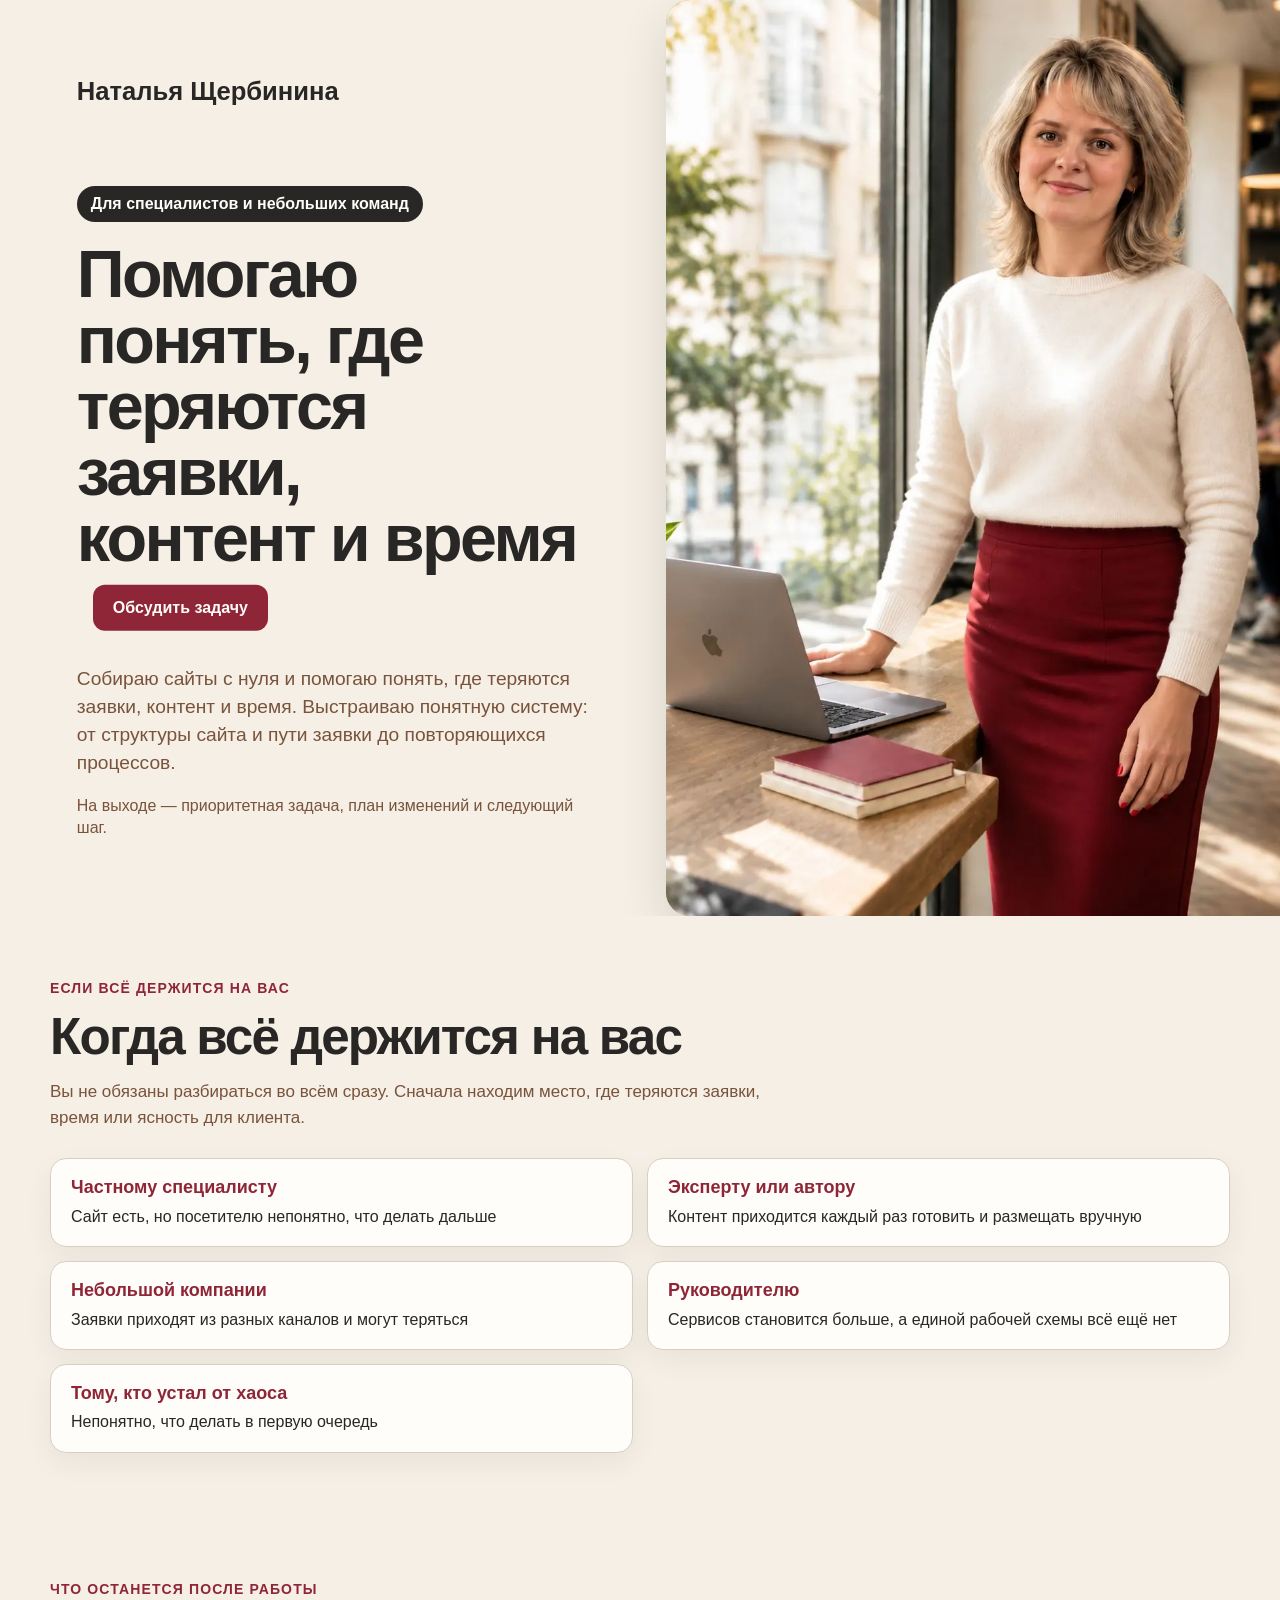
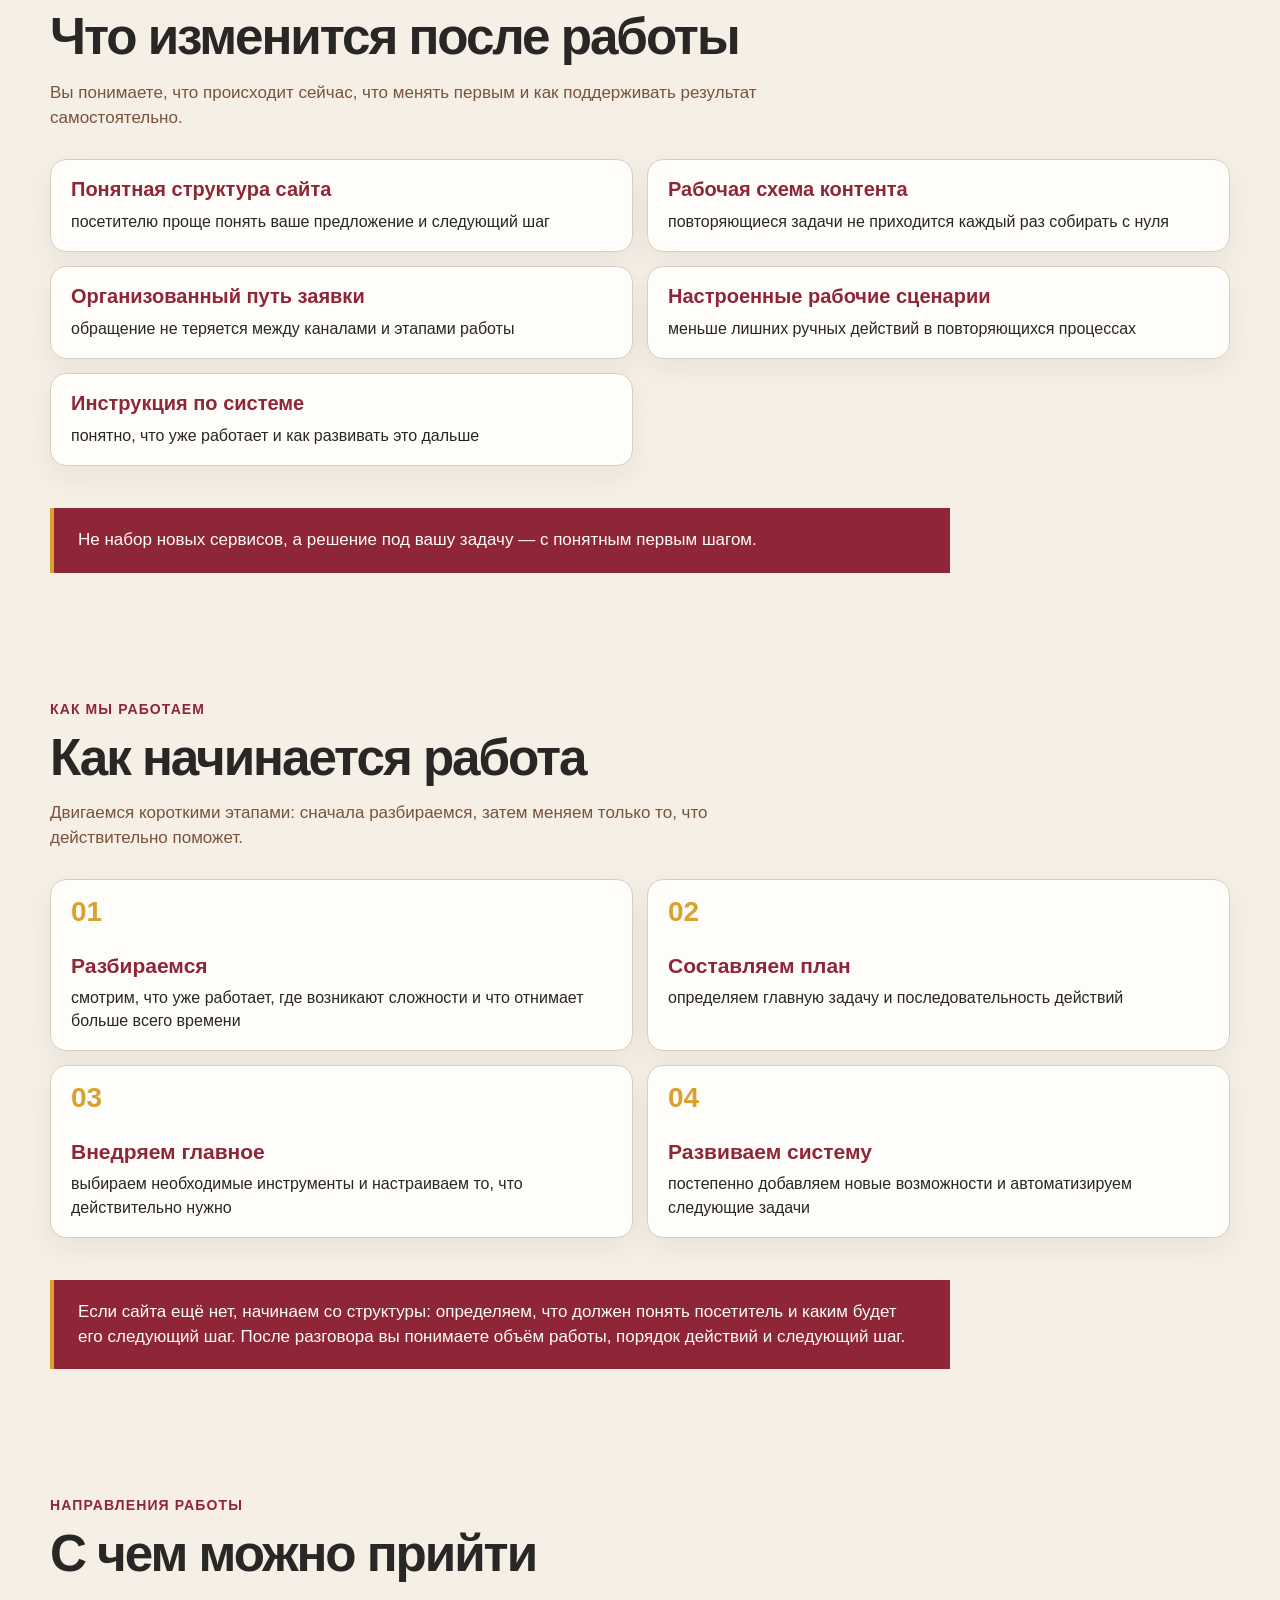
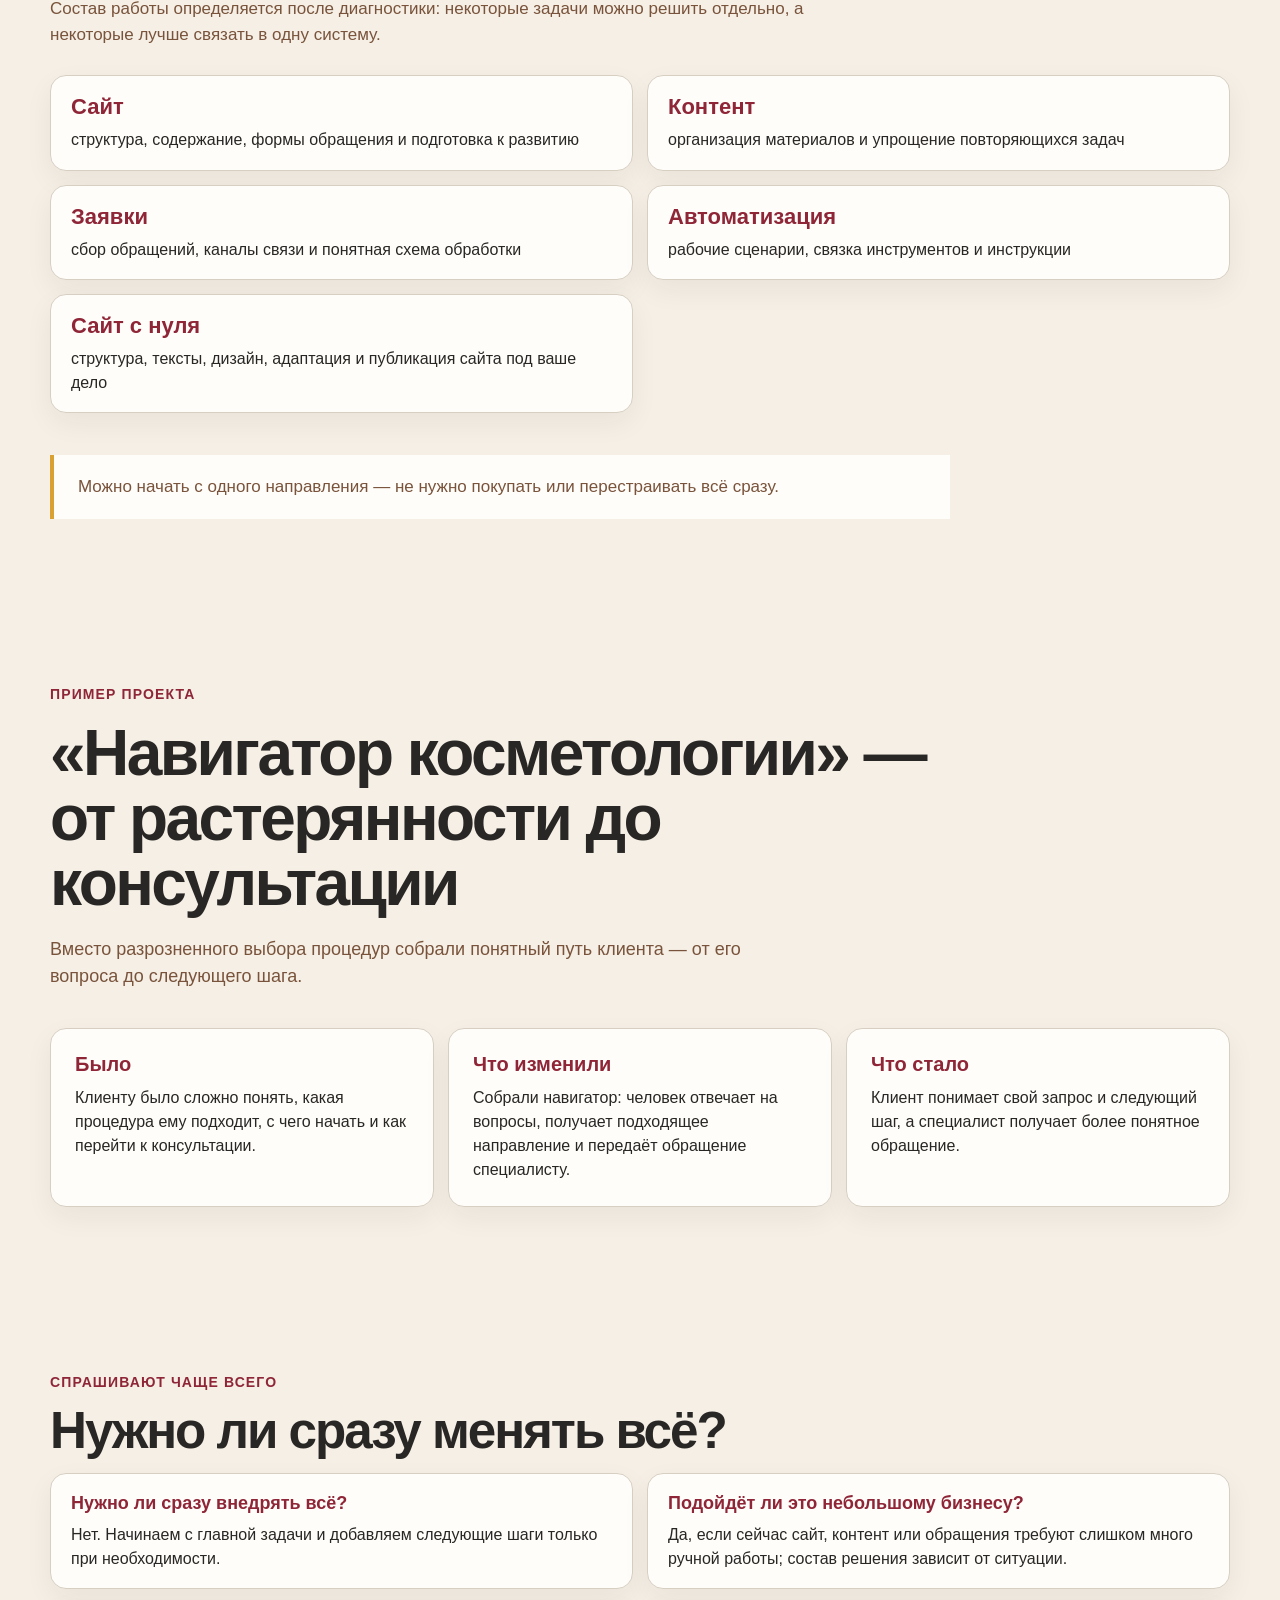
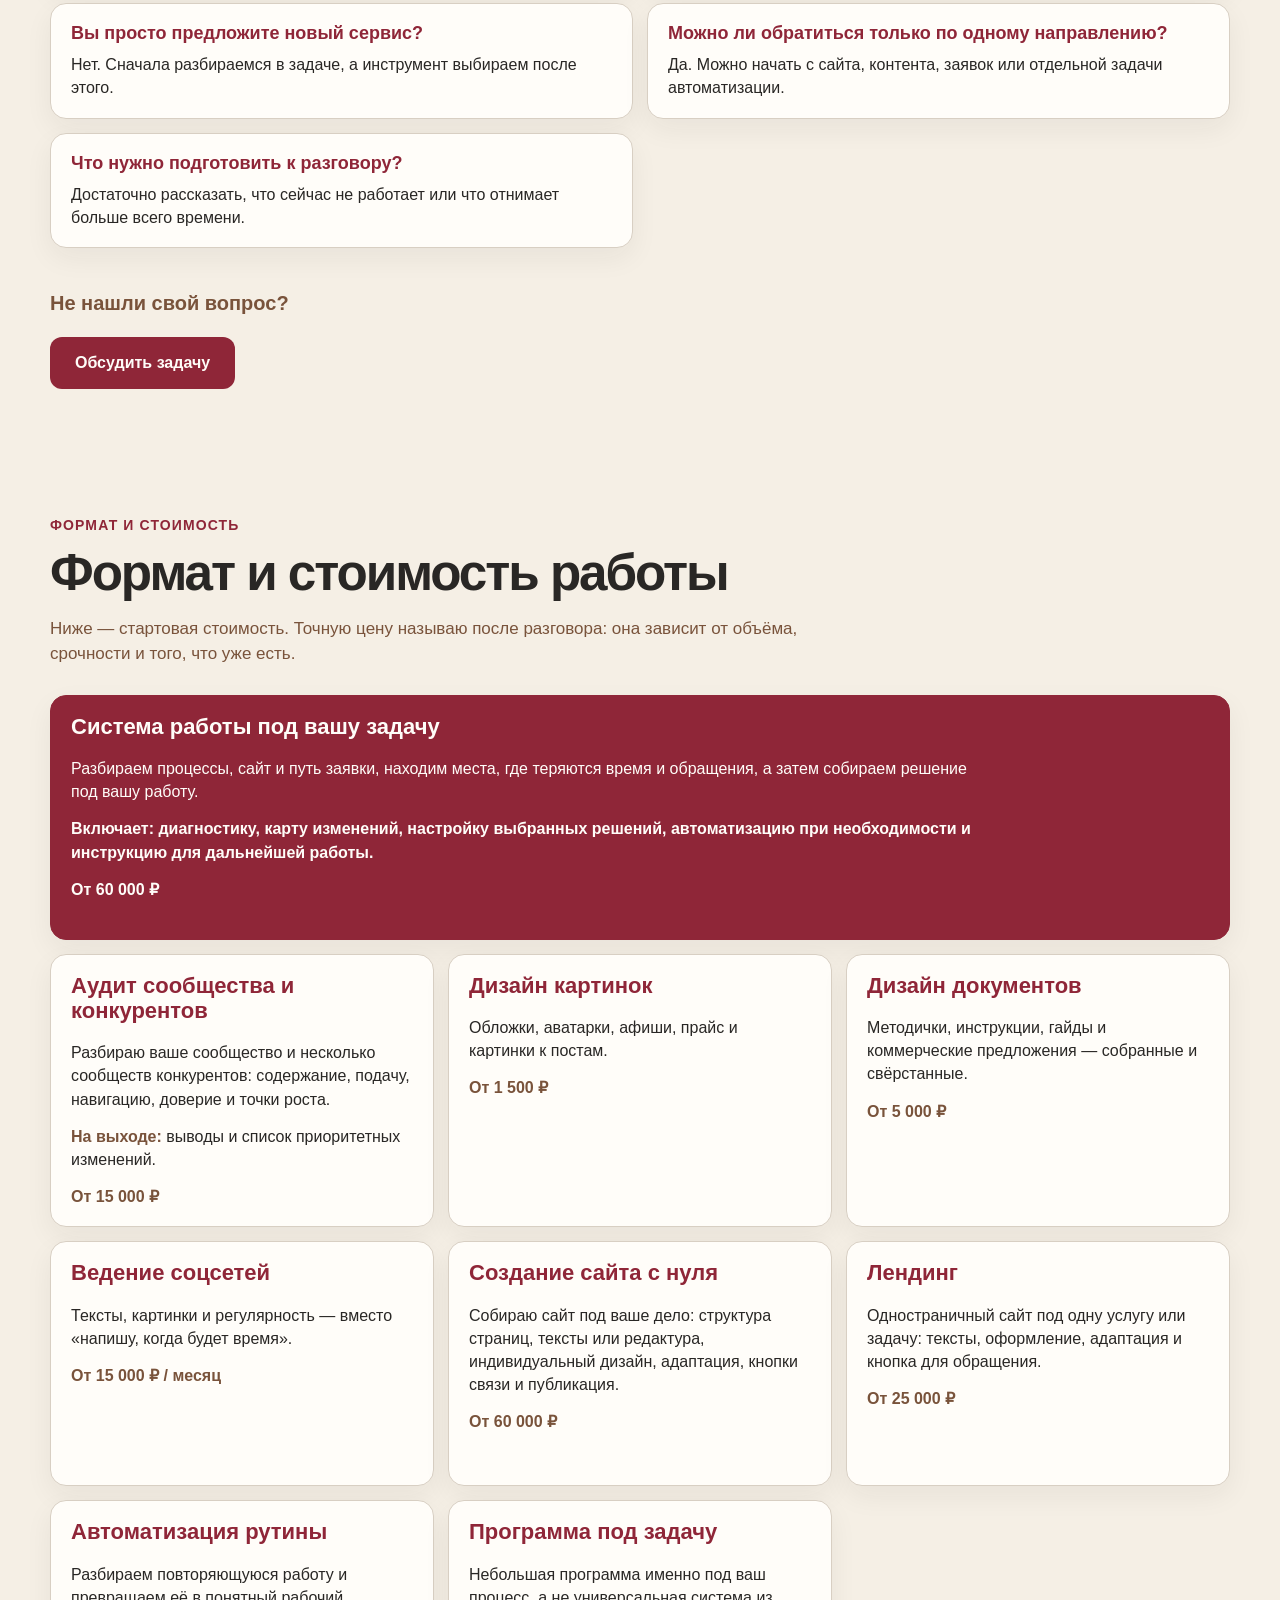
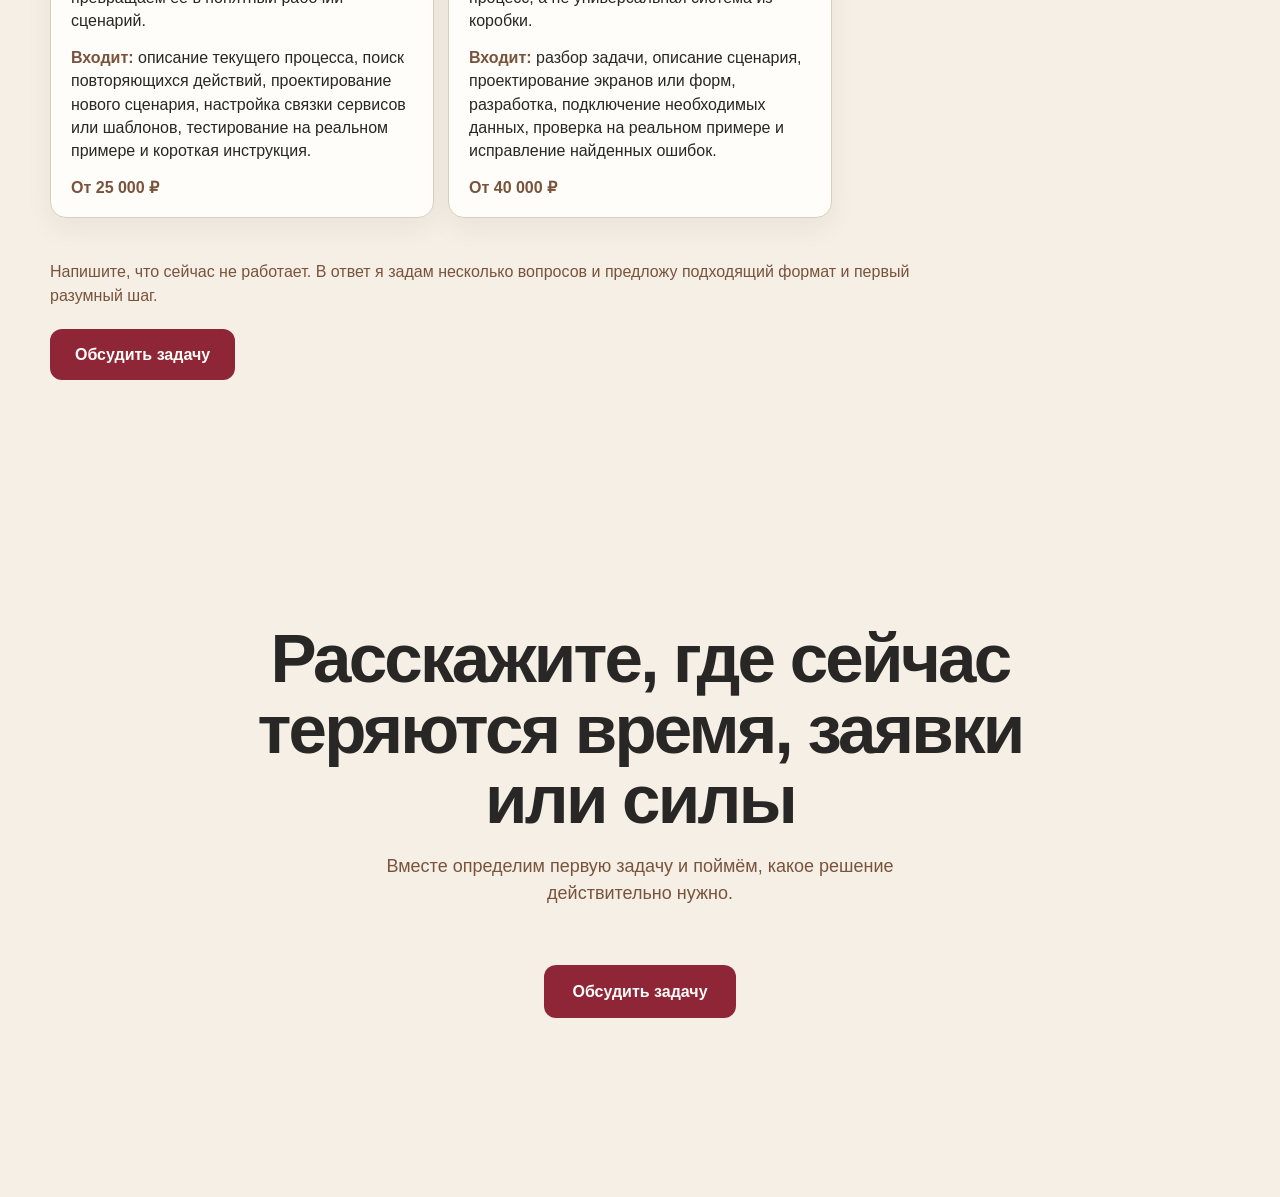
==== commit 1eeb0cd6: "Обновление 27.09 09:24 МСК" ====
--- a/index.html
+++ b/index.html
@@ -103,7 +103,7 @@
     <p class="hero__lead">Собираю сайты с нуля и помогаю понять, где теряются заявки, контент&nbsp;и время. Выстраиваю понятную систему: от структуры сайта&nbsp;и пути заявки до повторяющихся процессов.</p>
     <p class="hero__trust">На выходе — приоритетная задача, план изменений&nbsp;и следующий шаг.</p>
   </div>
-  <div class="hero__photo"><img src="img/портрет-оптимизированный.jpg" alt="Наталья Щербинина за ноутбуком"></div>
+  <div class="hero__photo"><img src="img/портрет-оптимизированный-q76.webp" alt="Наталья Щербинина за ноутбуком"></div>
 </main>
 <section id="screen-02">
   <div class="problem__inner">
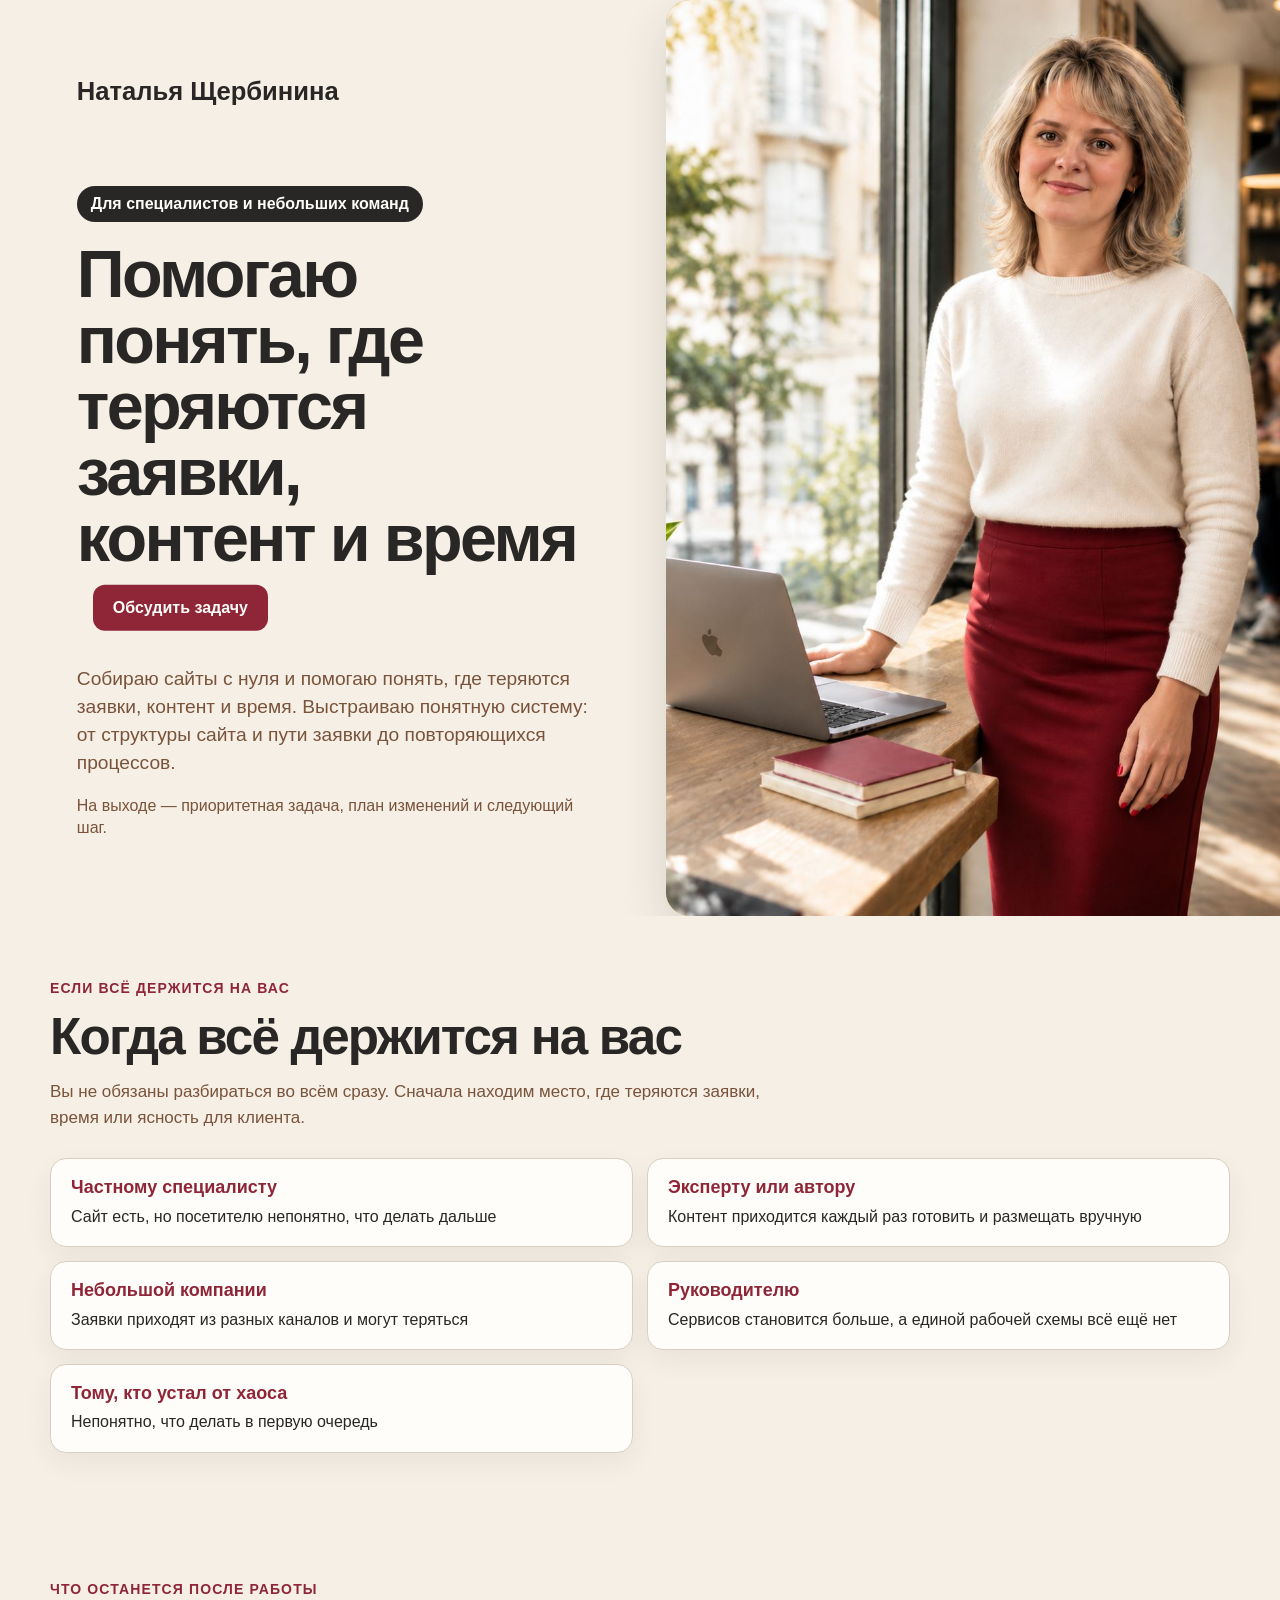
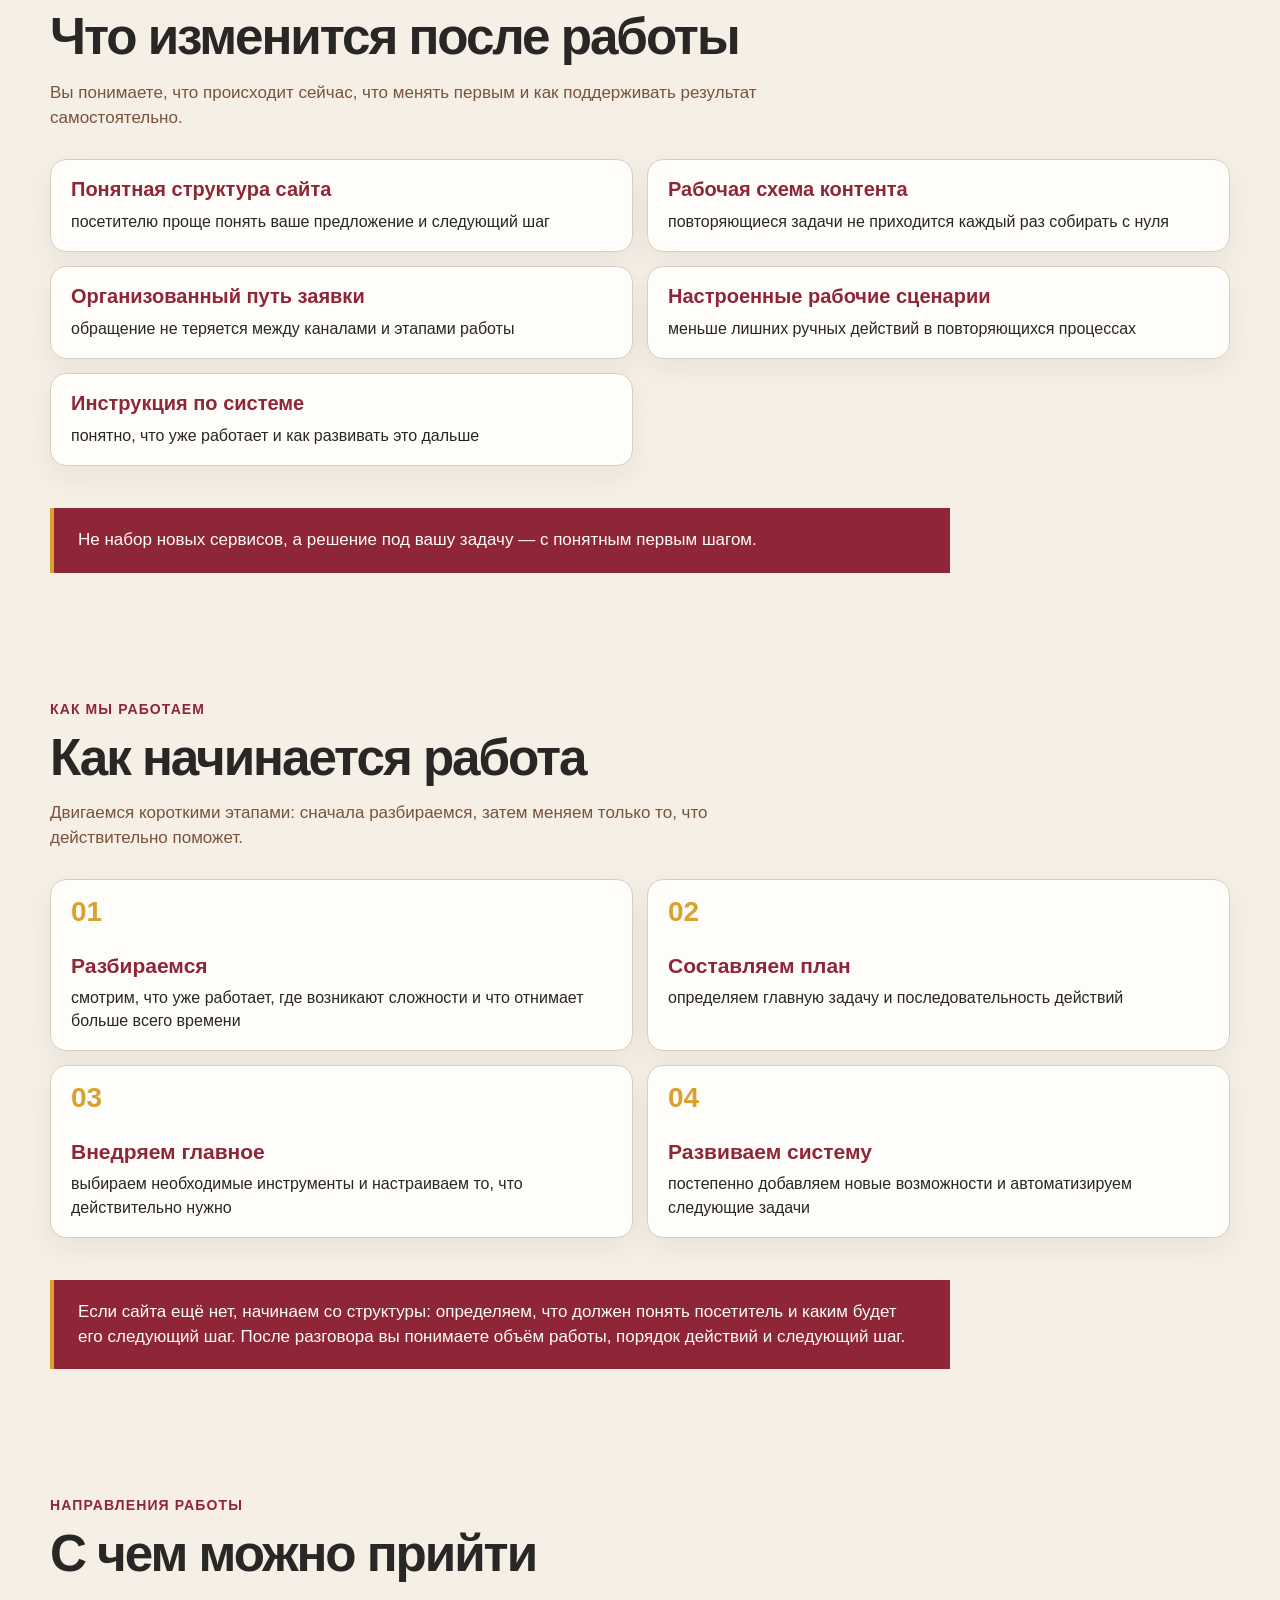
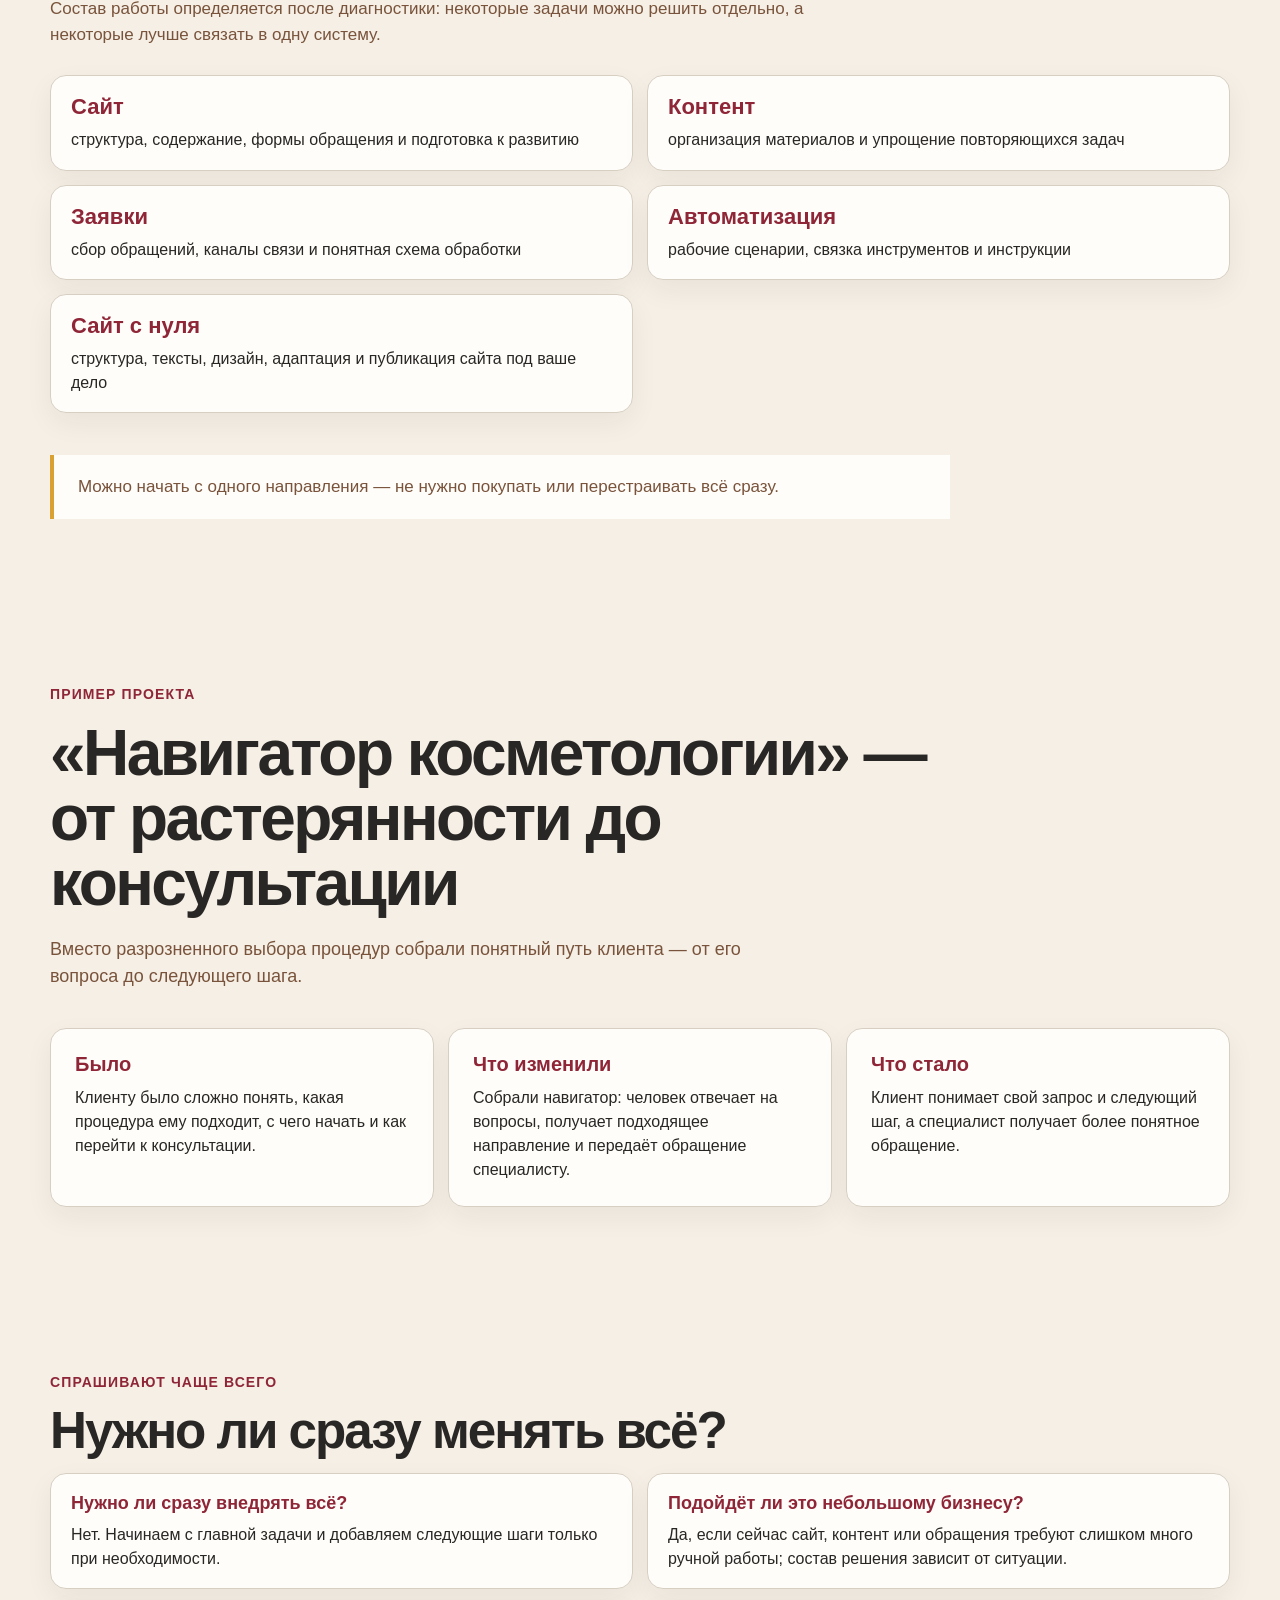
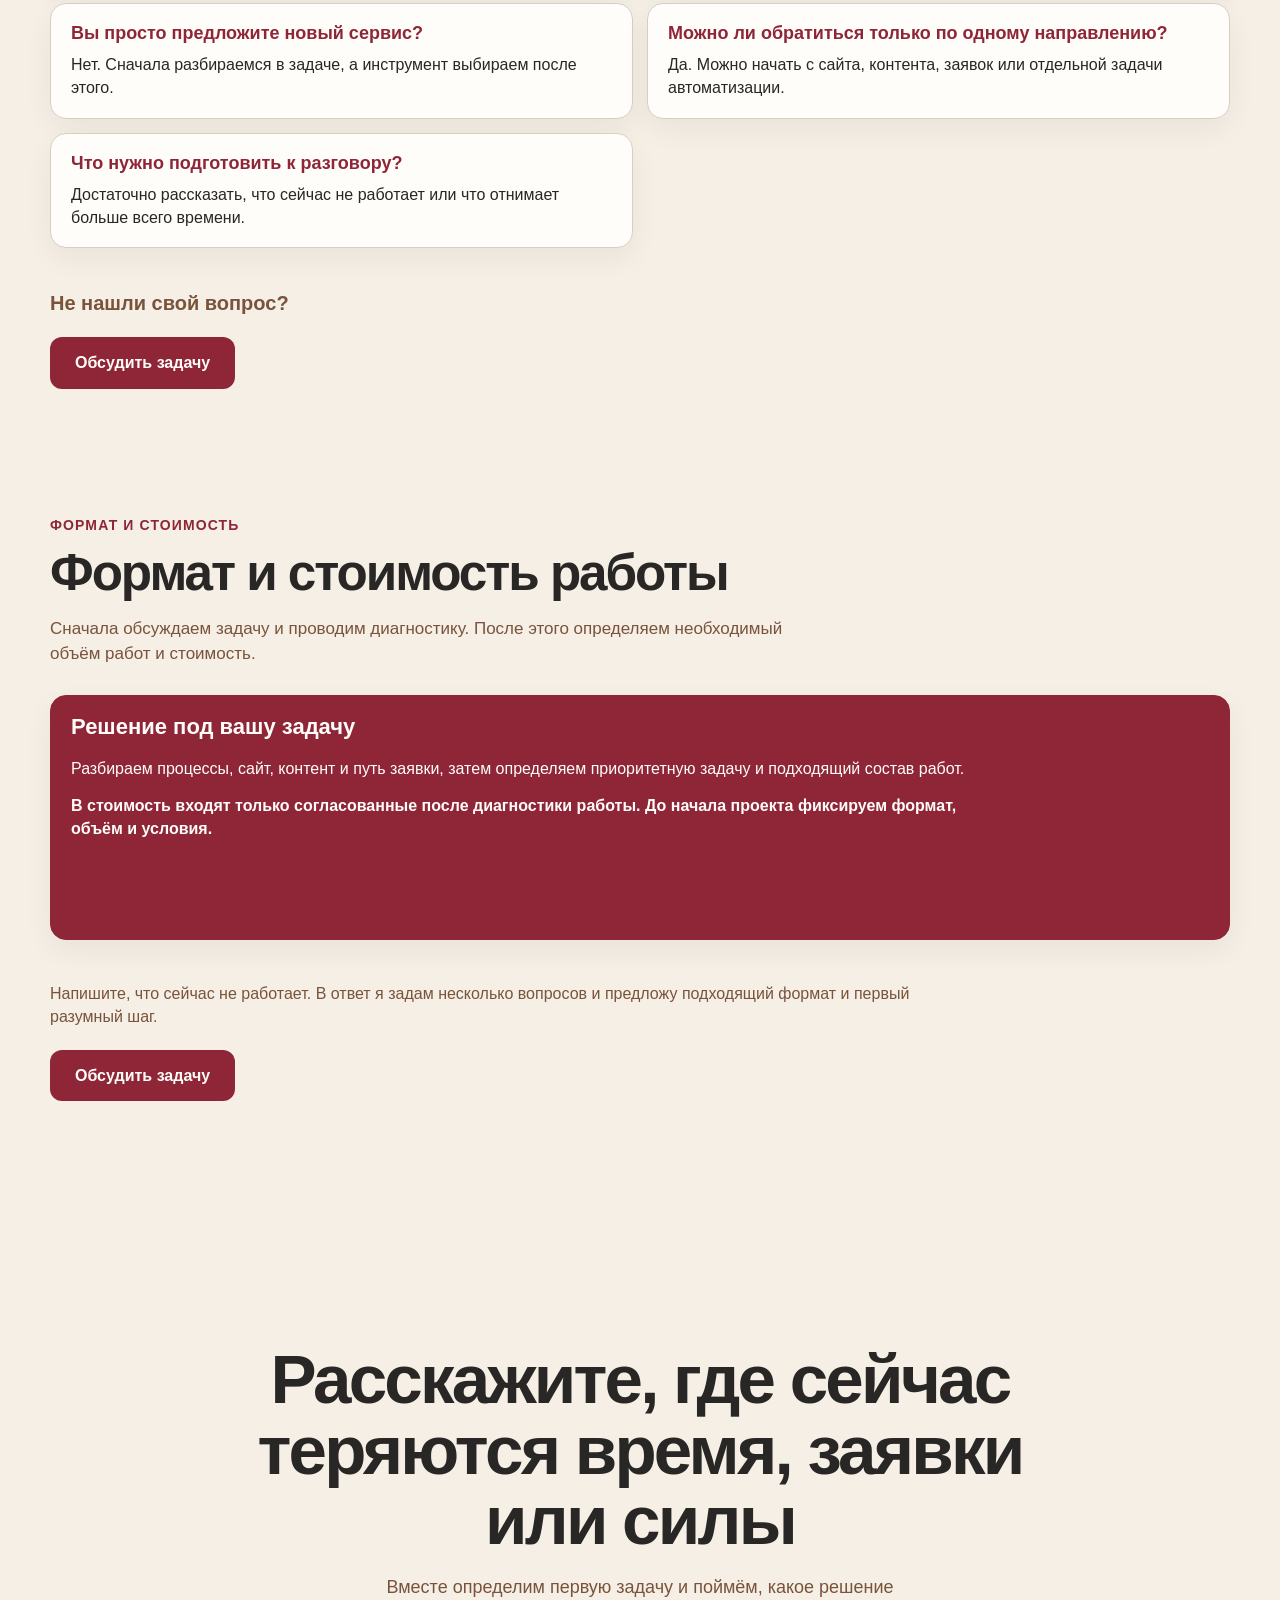
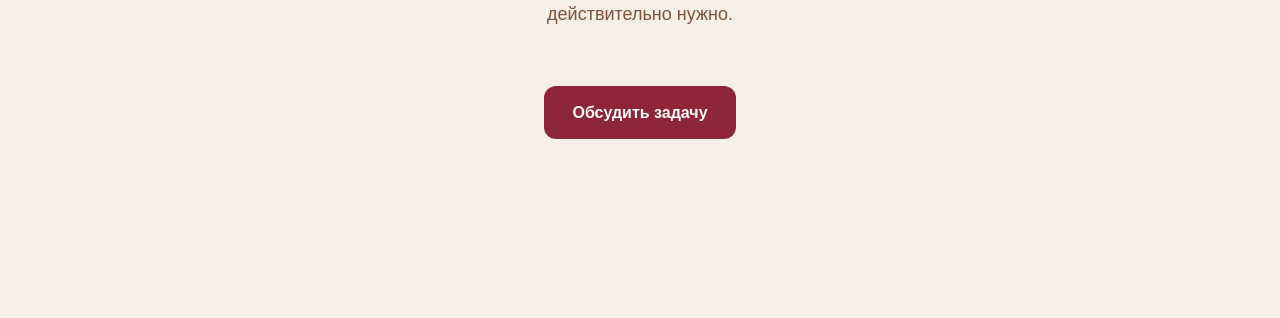
==== commit 3edbef43: "fix: finalize website technical checks" ====
--- a/index.html
+++ b/index.html
@@ -3,11 +3,11 @@
 <head>
 <meta charset="utf-8">
 <meta name="viewport" content="width=device-width, initial-scale=1">
-<title>Сайт собирается</title>
+<title>Наталья Щербинина — сайты, контент и автоматизация</title>
 <meta name="description" content="Наталья Щербинина помогает специалистам и небольшим командам понять, где теряются заявки и время, и собрать понятную рабочую систему.">
-<meta name="robots" content="noindex, nofollow">
-<meta property="og:title" content="Сайт собирается">
-<meta property="og:description" content="">
+<meta name="robots" content="index, follow">
+<meta property="og:title" content="Наталья Щербинина — сайты, контент и автоматизация">
+<meta property="og:description" content="Понятная система для сайта, контента, заявок и повторяющихся задач малого бизнеса.">
 <meta property="og:type" content="website">
 <link rel="stylesheet" href="style.css">
 <style>
@@ -103,7 +103,7 @@
     <p class="hero__lead">Собираю сайты с нуля и помогаю понять, где теряются заявки, контент&nbsp;и время. Выстраиваю понятную систему: от структуры сайта&nbsp;и пути заявки до повторяющихся процессов.</p>
     <p class="hero__trust">На выходе — приоритетная задача, план изменений&nbsp;и следующий шаг.</p>
   </div>
-  <div class="hero__photo"><img src="img/портрет-оптимизированный-q76.webp" alt="Наталья Щербинина за ноутбуком"></div>
+  <div class="hero__photo"><img src="img/портрет-оптимизированный.jpg" alt="Наталья Щербинина за ноутбуком"></div>
 </main>
 <section id="screen-02">
   <div class="problem__inner">
@@ -230,17 +230,9 @@
   <div class="price__inner">
     <div class="price__kicker">Формат и стоимость</div>
     <h2>Формат и стоимость работы</h2>
-    <p class="price__lead">Ниже — стартовая стоимость. Точную цену называю после разговора: она зависит от объёма, срочности и того, что уже есть.</p>
+    <p class="price__lead">Сначала обсуждаем задачу и проводим диагностику. После этого определяем необходимый объём работ и стоимость.</p>
     <ul class="price__list">
-      <li class="price__item price__item--main"><strong>Система работы под вашу задачу</strong><p>Разбираем процессы, сайт и путь заявки, находим места, где теряются время и обращения, а затем собираем решение под вашу работу.</p><p><b>Включает: диагностику, карту изменений, настройку выбранных решений, автоматизацию при необходимости и инструкцию для дальнейшей работы.</b></p><p><b>От 60 000 ₽</b></p></li>
-      <li class="price__item"><strong>Аудит сообщества и конкурентов</strong><p>Разбираю ваше сообщество и несколько сообществ конкурентов: содержание, подачу, навигацию, доверие и точки роста.</p><p><b>На выходе:</b> выводы и список приоритетных изменений.</p><p><b>От 15 000 ₽</b></p></li>
-      <li class="price__item"><strong>Дизайн картинок</strong><p>Обложки, аватарки, афиши, прайс и картинки к постам.</p><p><b>От 1 500 ₽</b></p></li>
-      <li class="price__item"><strong>Дизайн документов</strong><p>Методички, инструкции, гайды и коммерческие предложения — собранные и свёрстанные.</p><p><b>От 5 000 ₽</b></p></li>
-      <li class="price__item"><strong>Ведение соцсетей</strong><p>Тексты, картинки и регулярность — вместо «напишу, когда будет время».</p><p><b>От 15 000 ₽ / месяц</b></p></li>
-      <li class="price__item"><strong>Создание сайта с нуля</strong><p>Собираю сайт под ваше дело: структура страниц, тексты или редактура, индивидуальный дизайн, адаптация, кнопки связи и публикация.</p><p><b>От 60 000 ₽</b></p></li>
-      <li class="price__item"><strong>Лендинг</strong><p>Одностраничный сайт под одну услугу или задачу: тексты, оформление, адаптация и кнопка для обращения.</p><p><b>От 25 000 ₽</b></p></li>
-      <li class="price__item"><strong>Автоматизация рутины</strong><p>Разбираем повторяющуюся работу и превращаем её в понятный рабочий сценарий.</p><p><b>Входит:</b> описание текущего процесса, поиск повторяющихся действий, проектирование нового сценария, настройка связки сервисов или шаблонов, тестирование на реальном примере и короткая инструкция.</p><p><b>От 25 000 ₽</b></p></li>
-      <li class="price__item"><strong>Программа под задачу</strong><p>Небольшая программа именно под ваш процесс, а не универсальная система из коробки.</p><p><b>Входит:</b> разбор задачи, описание сценария, проектирование экранов или форм, разработка, подключение необходимых данных, проверка на реальном примере и исправление найденных ошибок.</p><p><b>От 40 000 ₽</b></p></li>
+      <li class="price__item price__item--main"><strong>Решение под вашу задачу</strong><p>Разбираем процессы, сайт, контент и путь заявки, затем определяем приоритетную задачу и подходящий состав работ.</p><p><b>В стоимость входят только согласованные после диагностики работы. До начала проекта фиксируем формат, объём и условия.</b></p></li>
     </ul>
     <p class="price__note">Напишите, что сейчас не работает. В ответ я задам несколько вопросов и предложу подходящий формат и первый разумный шаг.</p>
     <a class="price__action" href="https://t.me/natalya_shcherba">Обсудить задачу</a>
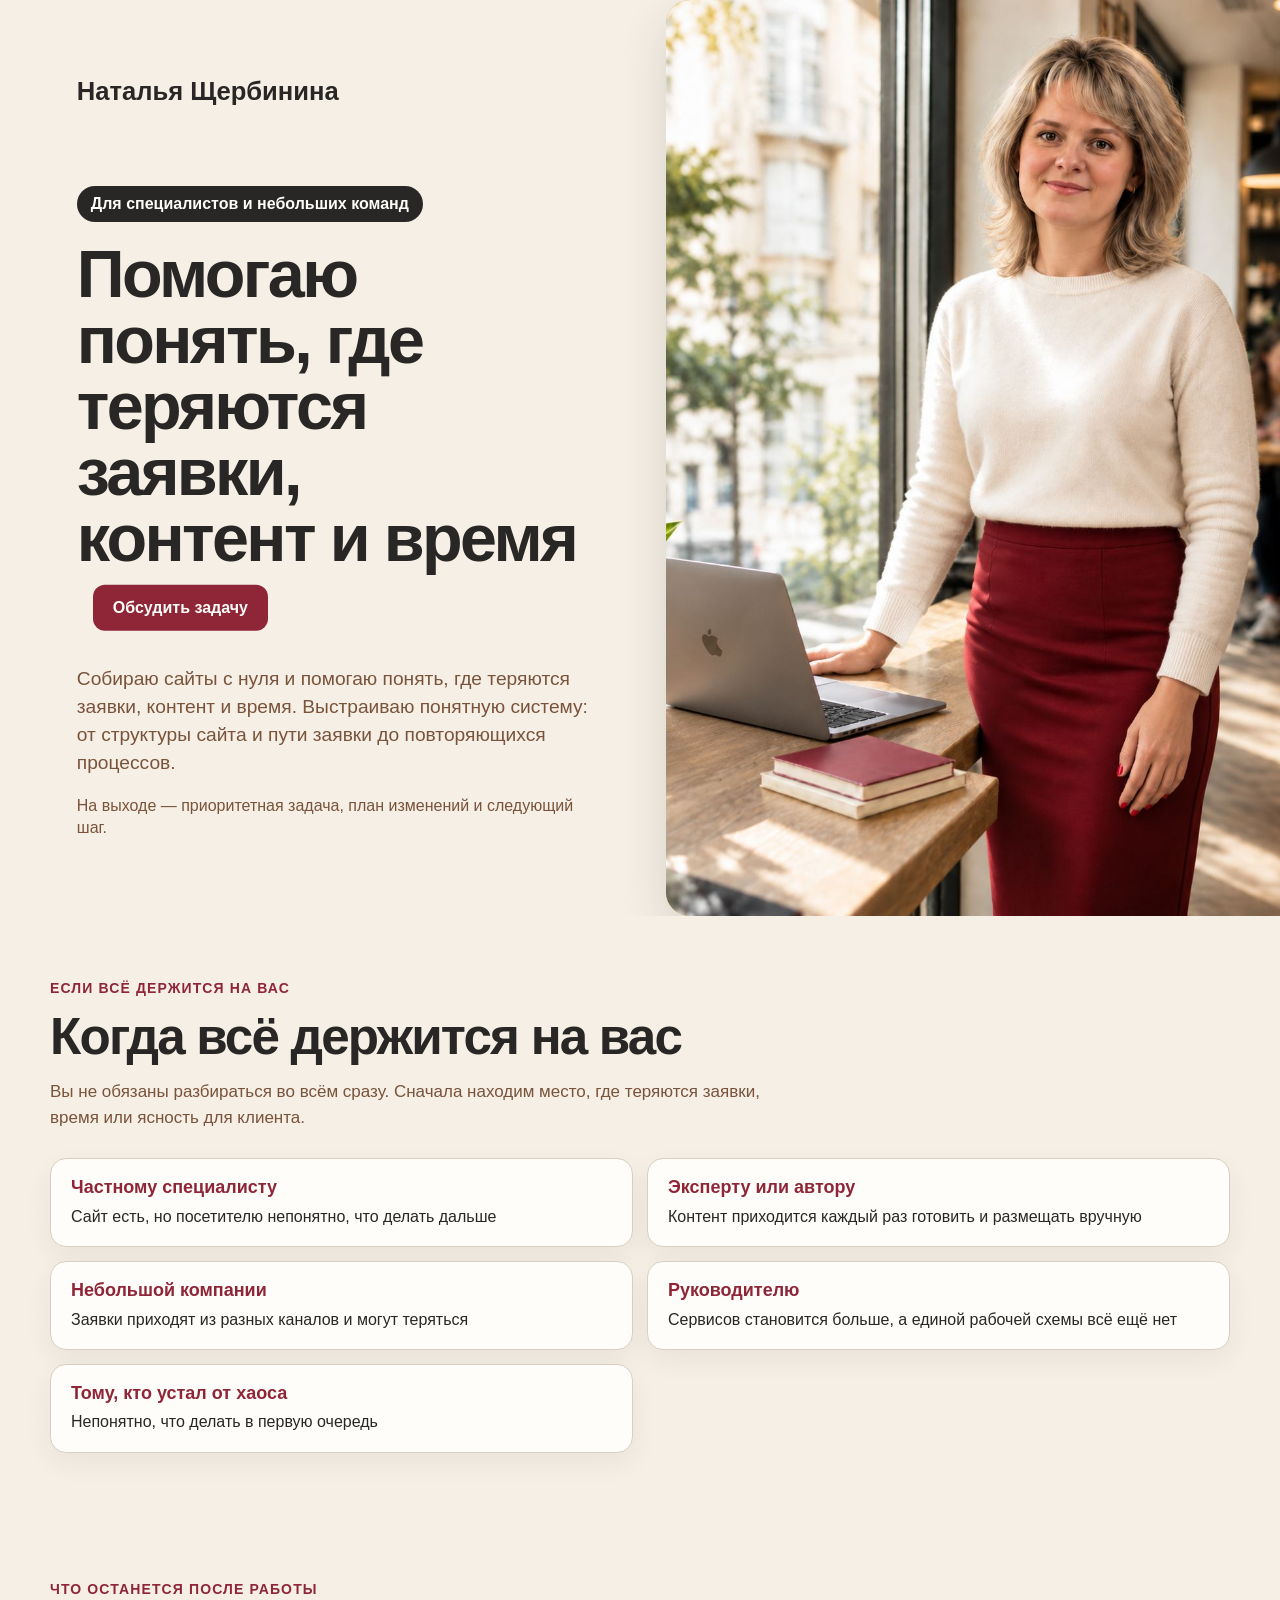
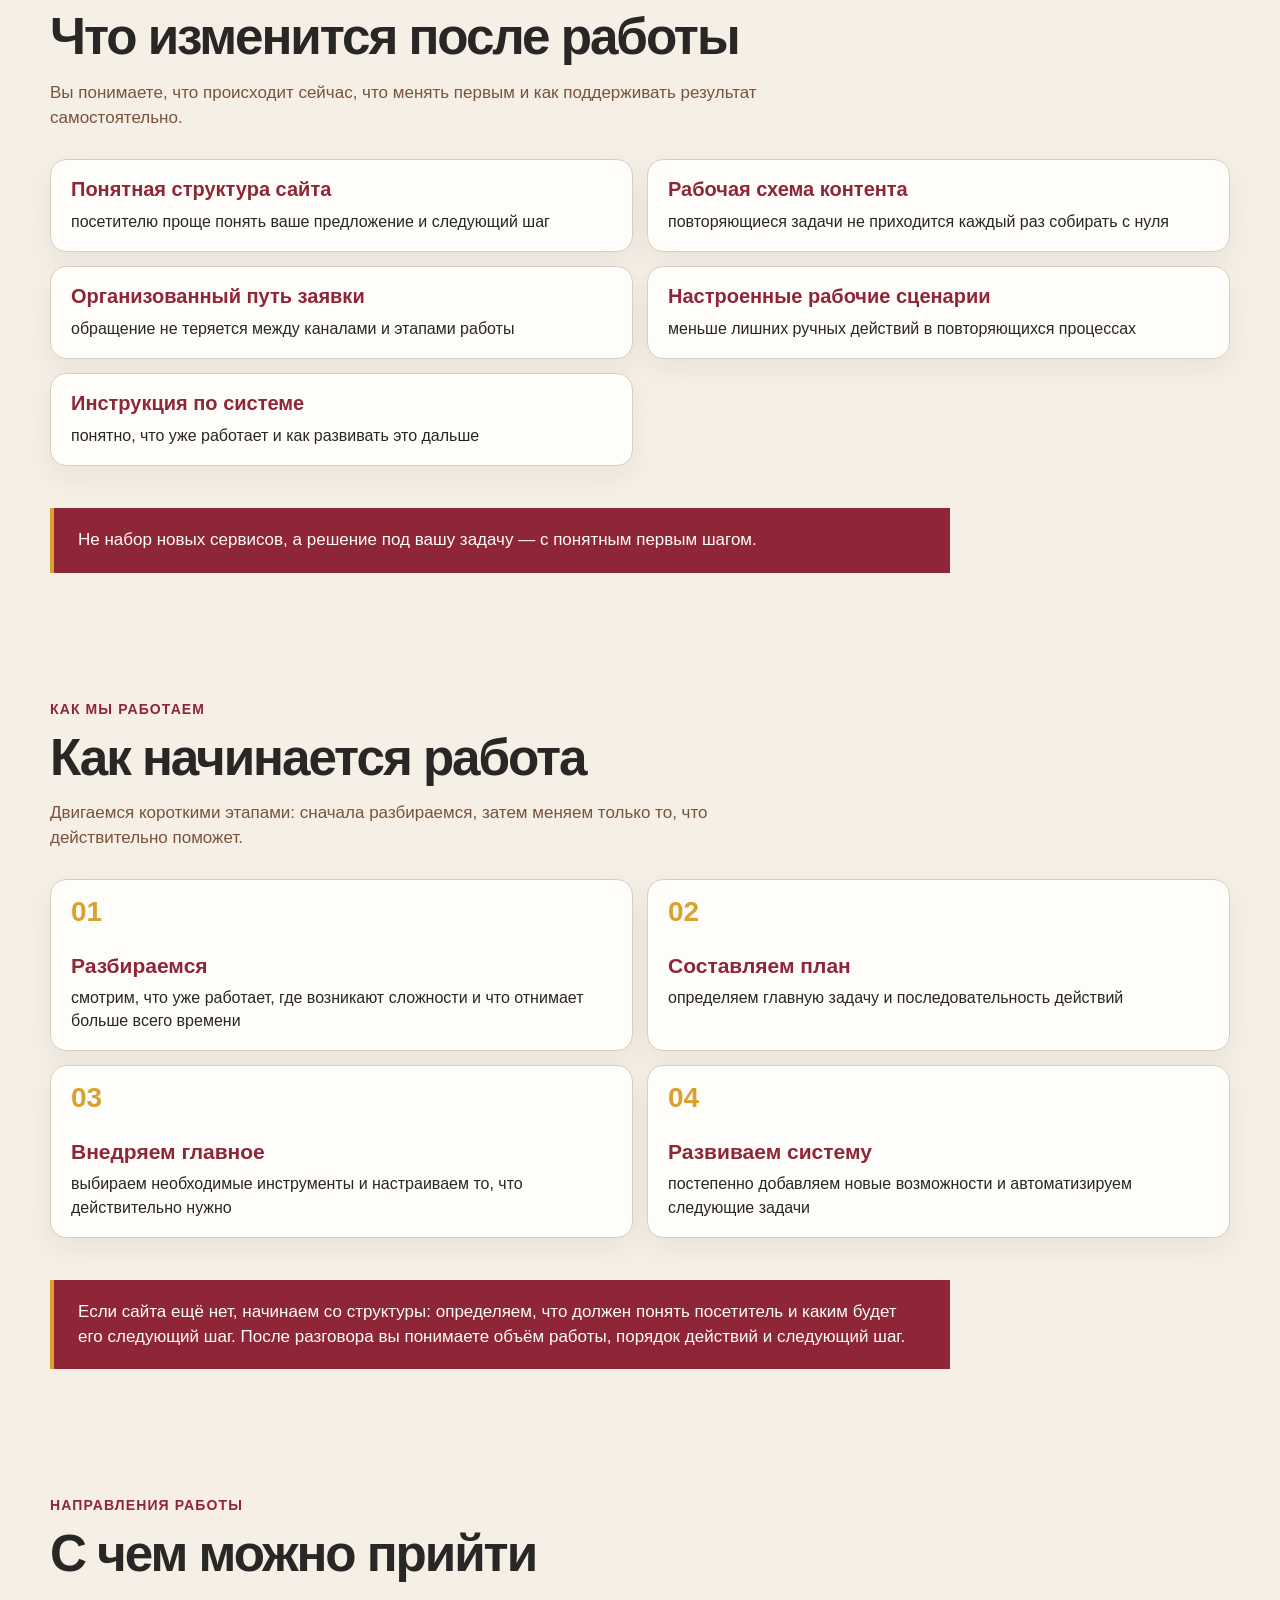
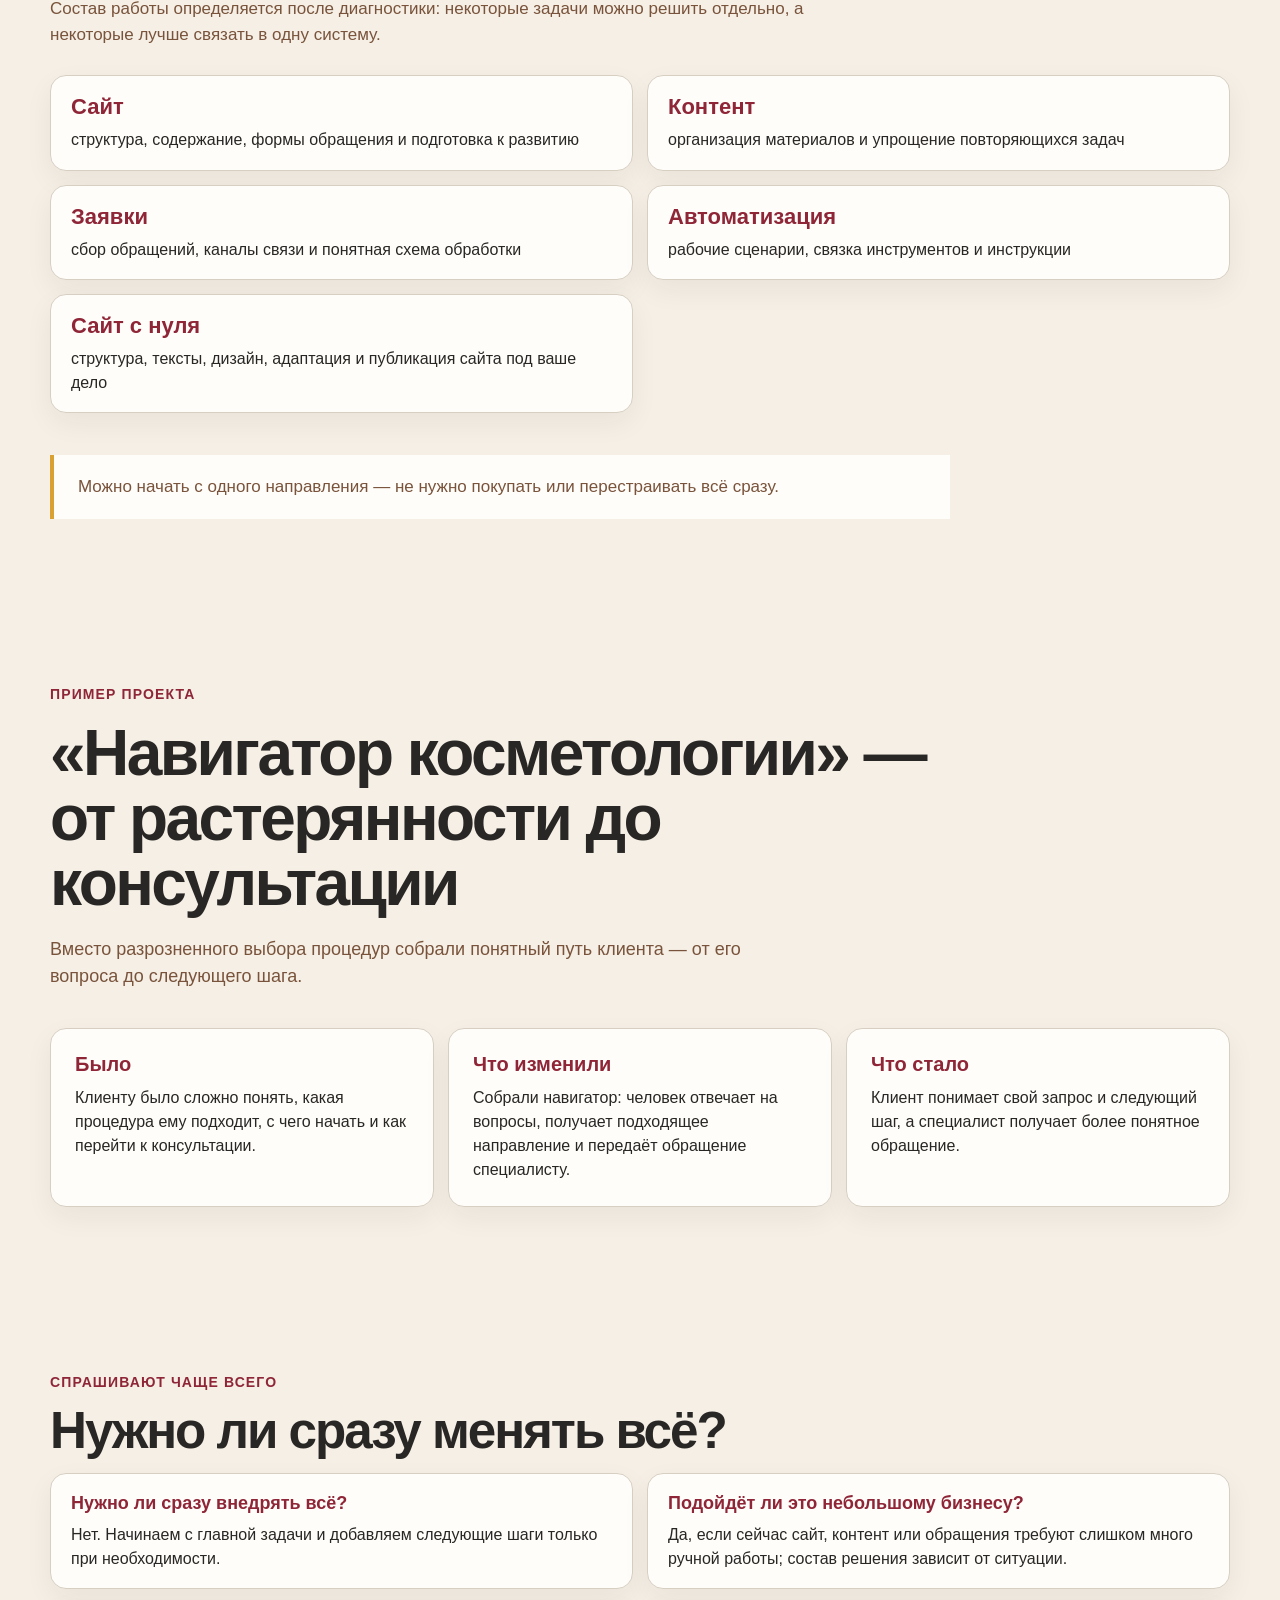
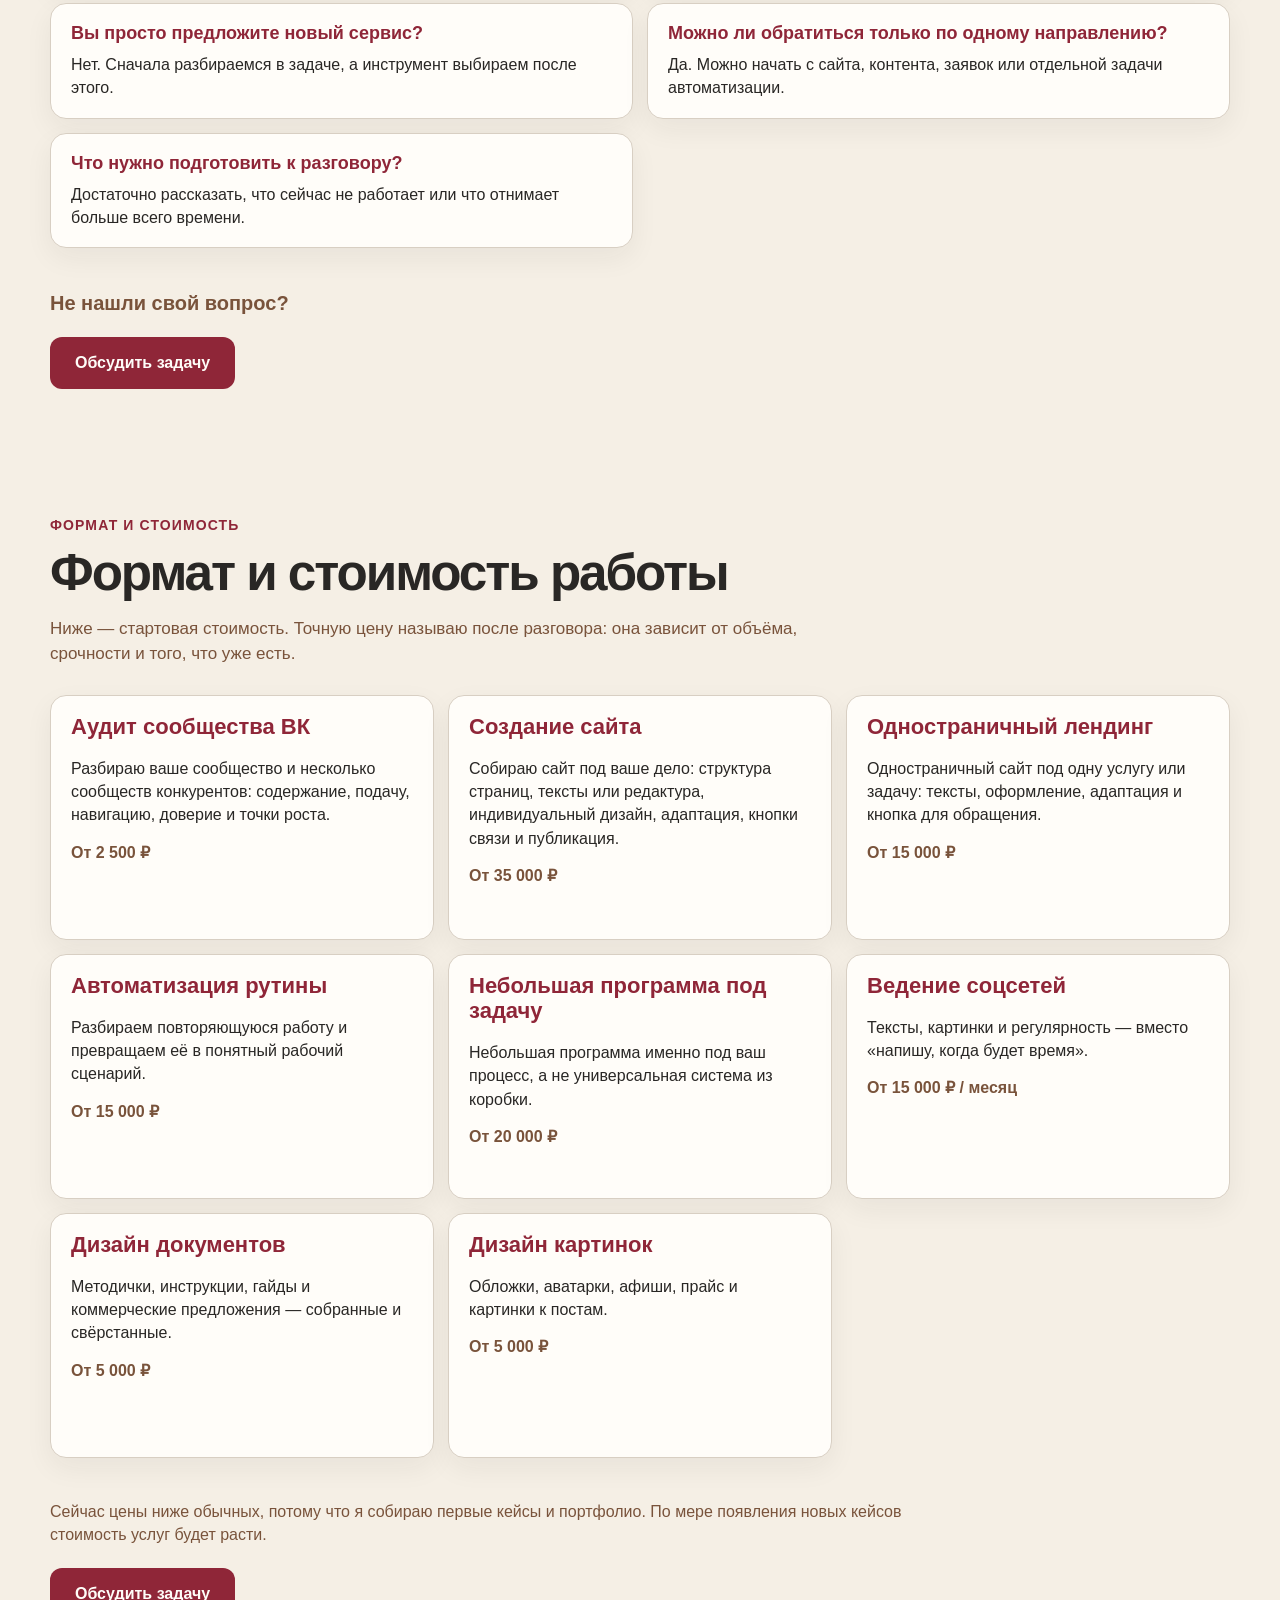
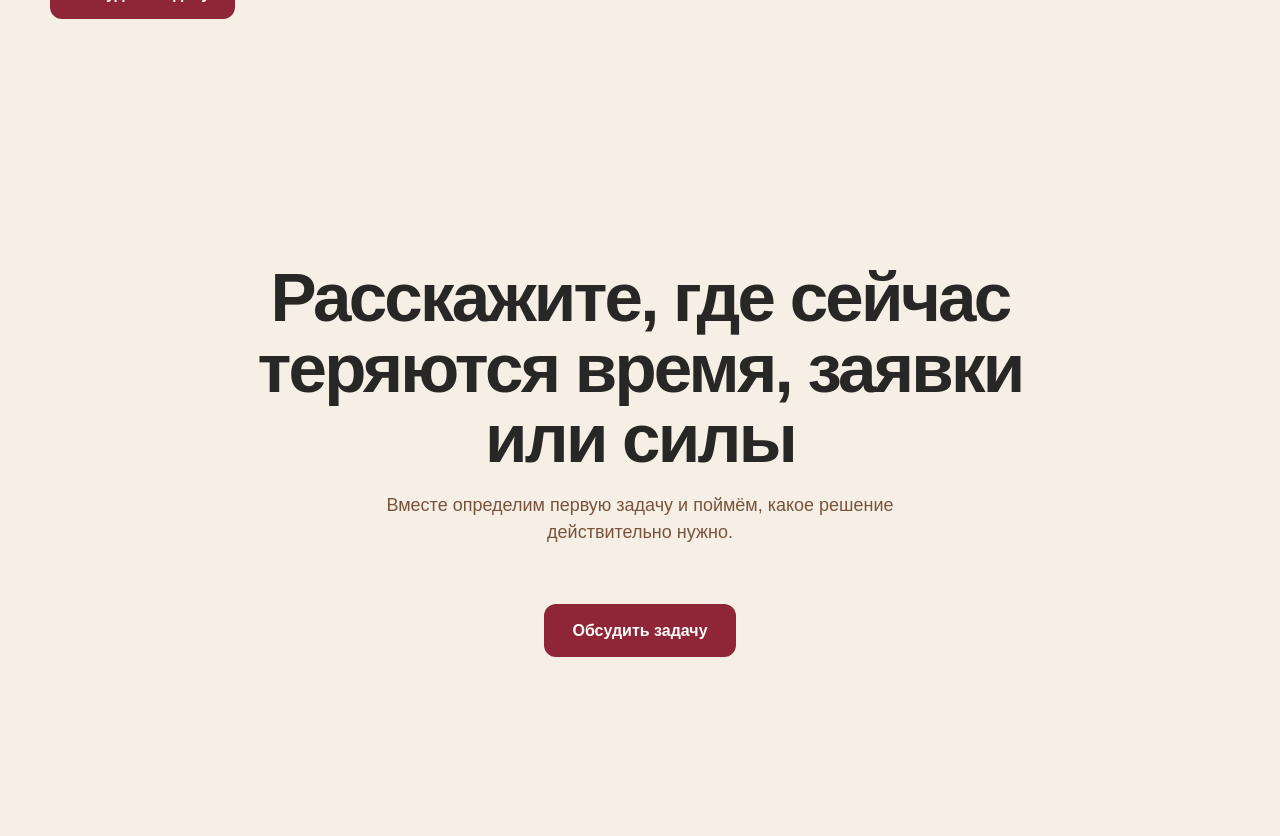
==== commit 7646d232: "feat: publish approved website version" ====
--- a/index.html
+++ b/index.html
@@ -5,9 +5,9 @@
 <meta name="viewport" content="width=device-width, initial-scale=1">
 <title>Наталья Щербинина — сайты, контент и автоматизация</title>
 <meta name="description" content="Наталья Щербинина помогает специалистам и небольшим командам понять, где теряются заявки и время, и собрать понятную рабочую систему.">
-<meta name="robots" content="index, follow">
-<meta property="og:title" content="Наталья Щербинина — сайты, контент и автоматизация">
-<meta property="og:description" content="Понятная система для сайта, контента, заявок и повторяющихся задач малого бизнеса.">
+<meta name="robots" content="noindex, nofollow">
+<meta property="og:title" content="Сайт собирается">
+<meta property="og:description" content="">
 <meta property="og:type" content="website">
 <link rel="stylesheet" href="style.css">
 <style>
@@ -230,11 +230,18 @@
   <div class="price__inner">
     <div class="price__kicker">Формат и стоимость</div>
     <h2>Формат и стоимость работы</h2>
-    <p class="price__lead">Сначала обсуждаем задачу и проводим диагностику. После этого определяем необходимый объём работ и стоимость.</p>
+    <p class="price__lead">Ниже — стартовая стоимость. Точную цену называю после разговора: она зависит от объёма, срочности и того, что уже есть.</p>
     <ul class="price__list">
-      <li class="price__item price__item--main"><strong>Решение под вашу задачу</strong><p>Разбираем процессы, сайт, контент и путь заявки, затем определяем приоритетную задачу и подходящий состав работ.</p><p><b>В стоимость входят только согласованные после диагностики работы. До начала проекта фиксируем формат, объём и условия.</b></p></li>
-    </ul>
-    <p class="price__note">Напишите, что сейчас не работает. В ответ я задам несколько вопросов и предложу подходящий формат и первый разумный шаг.</p>
+      <li class="price__item"><strong>Аудит сообщества ВК</strong><p>Разбираю ваше сообщество и несколько сообществ конкурентов: содержание, подачу, навигацию, доверие и точки роста.</p><p><b>От 2 500 ₽</b></p></li>
+      <li class="price__item"><strong>Создание сайта</strong><p>Собираю сайт под ваше дело: структура страниц, тексты или редактура, индивидуальный дизайн, адаптация, кнопки связи и публикация.</p><p><b>От 35 000 ₽</b></p></li>
+      <li class="price__item"><strong>Одностраничный лендинг</strong><p>Одностраничный сайт под одну услугу или задачу: тексты, оформление, адаптация и кнопка для обращения.</p><p><b>От 15 000 ₽</b></p></li>
+      <li class="price__item"><strong>Автоматизация рутины</strong><p>Разбираем повторяющуюся работу и превращаем её в понятный рабочий сценарий.</p><p><b>От 15 000 ₽</b></p></li>
+      <li class="price__item"><strong>Небольшая программа под задачу</strong><p>Небольшая программа именно под ваш процесс, а не универсальная система из коробки.</p><p><b>От 20 000 ₽</b></p></li>
+      <li class="price__item"><strong>Ведение соцсетей</strong><p>Тексты, картинки и регулярность — вместо «напишу, когда будет время».</p><p><b>От 15 000 ₽ / месяц</b></p></li>
+      <li class="price__item"><strong>Дизайн документов</strong><p>Методички, инструкции, гайды и коммерческие предложения — собранные и свёрстанные.</p><p><b>От 5 000 ₽</b></p></li>
+      <li class="price__item"><strong>Дизайн картинок</strong><p>Обложки, аватарки, афиши, прайс и картинки к постам.</p><p><b>От 5 000 ₽</b></p></li>
+    </ul>
+    <p class="price__note">Сейчас цены ниже обычных, потому что я собираю первые кейсы и портфолио. По мере появления новых кейсов стоимость услуг будет расти.</p>
     <a class="price__action" href="https://t.me/natalya_shcherba">Обсудить задачу</a>
   </div>
 </section>
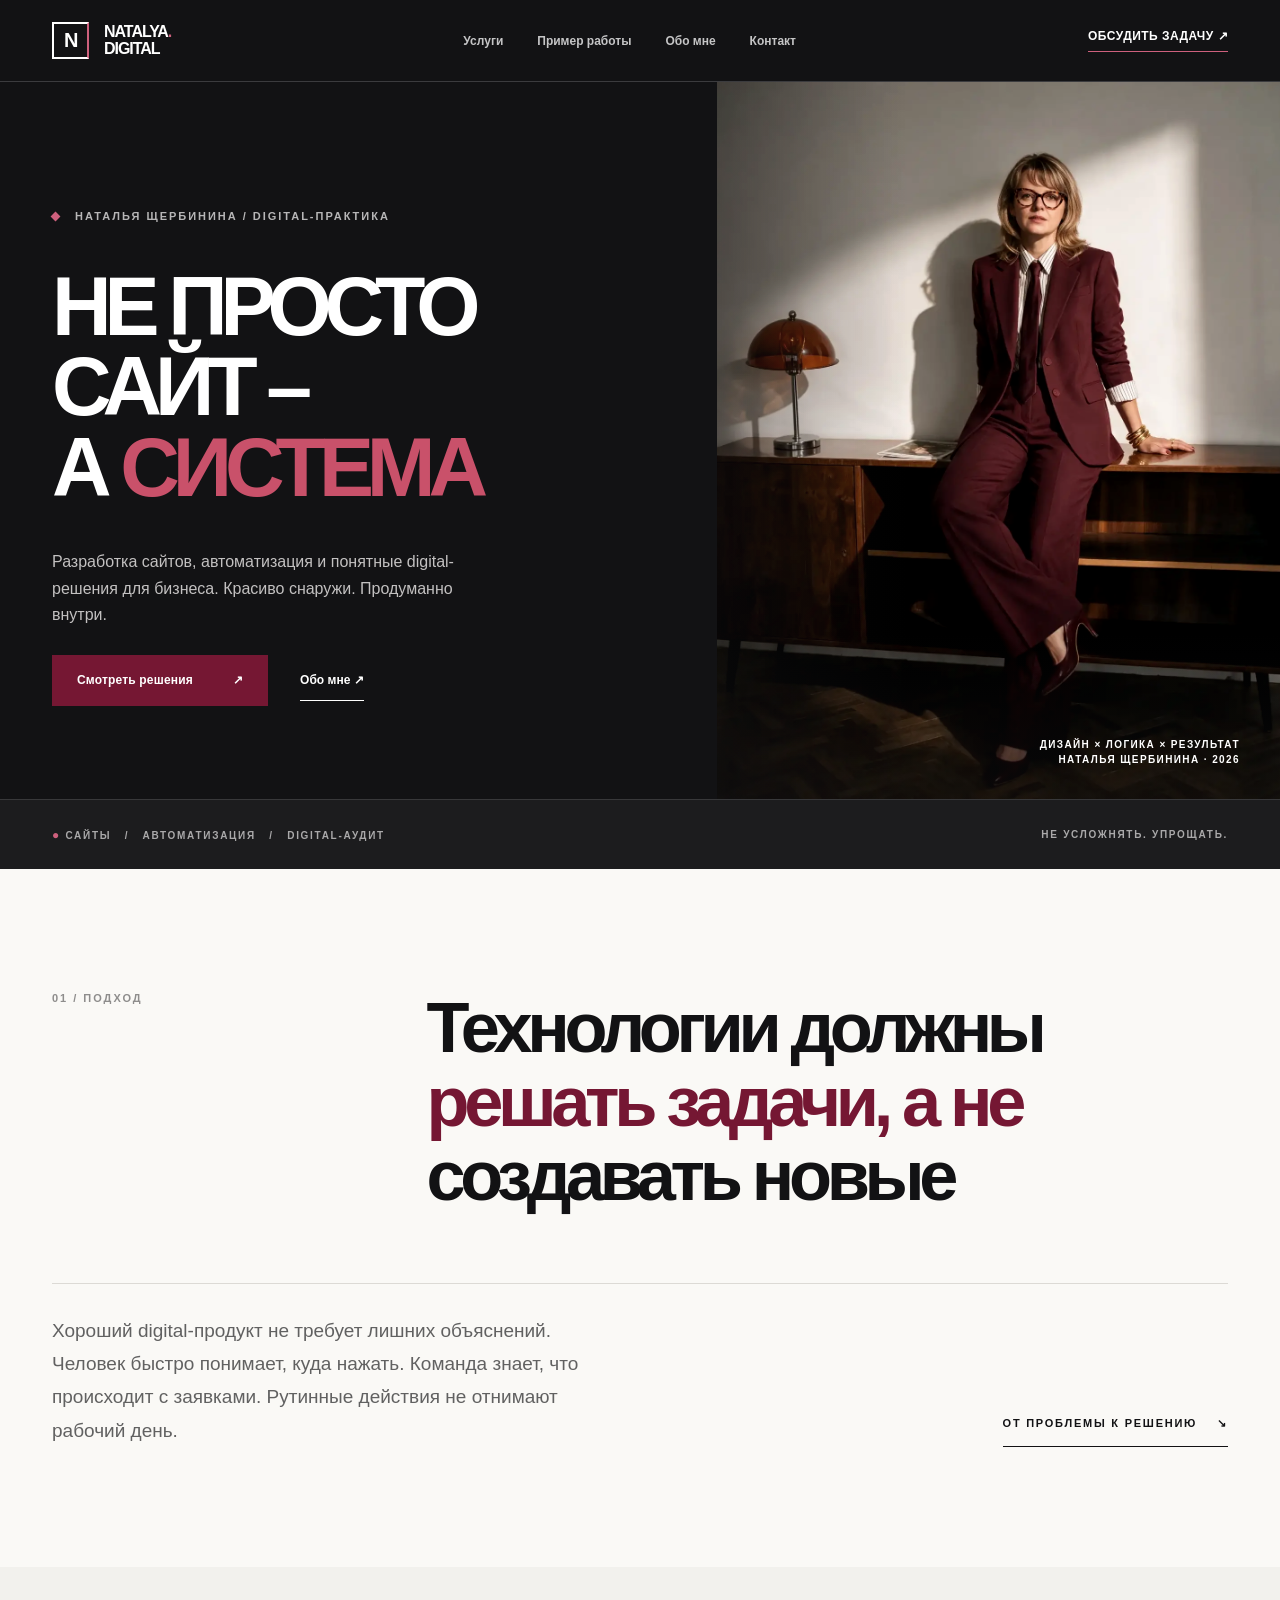
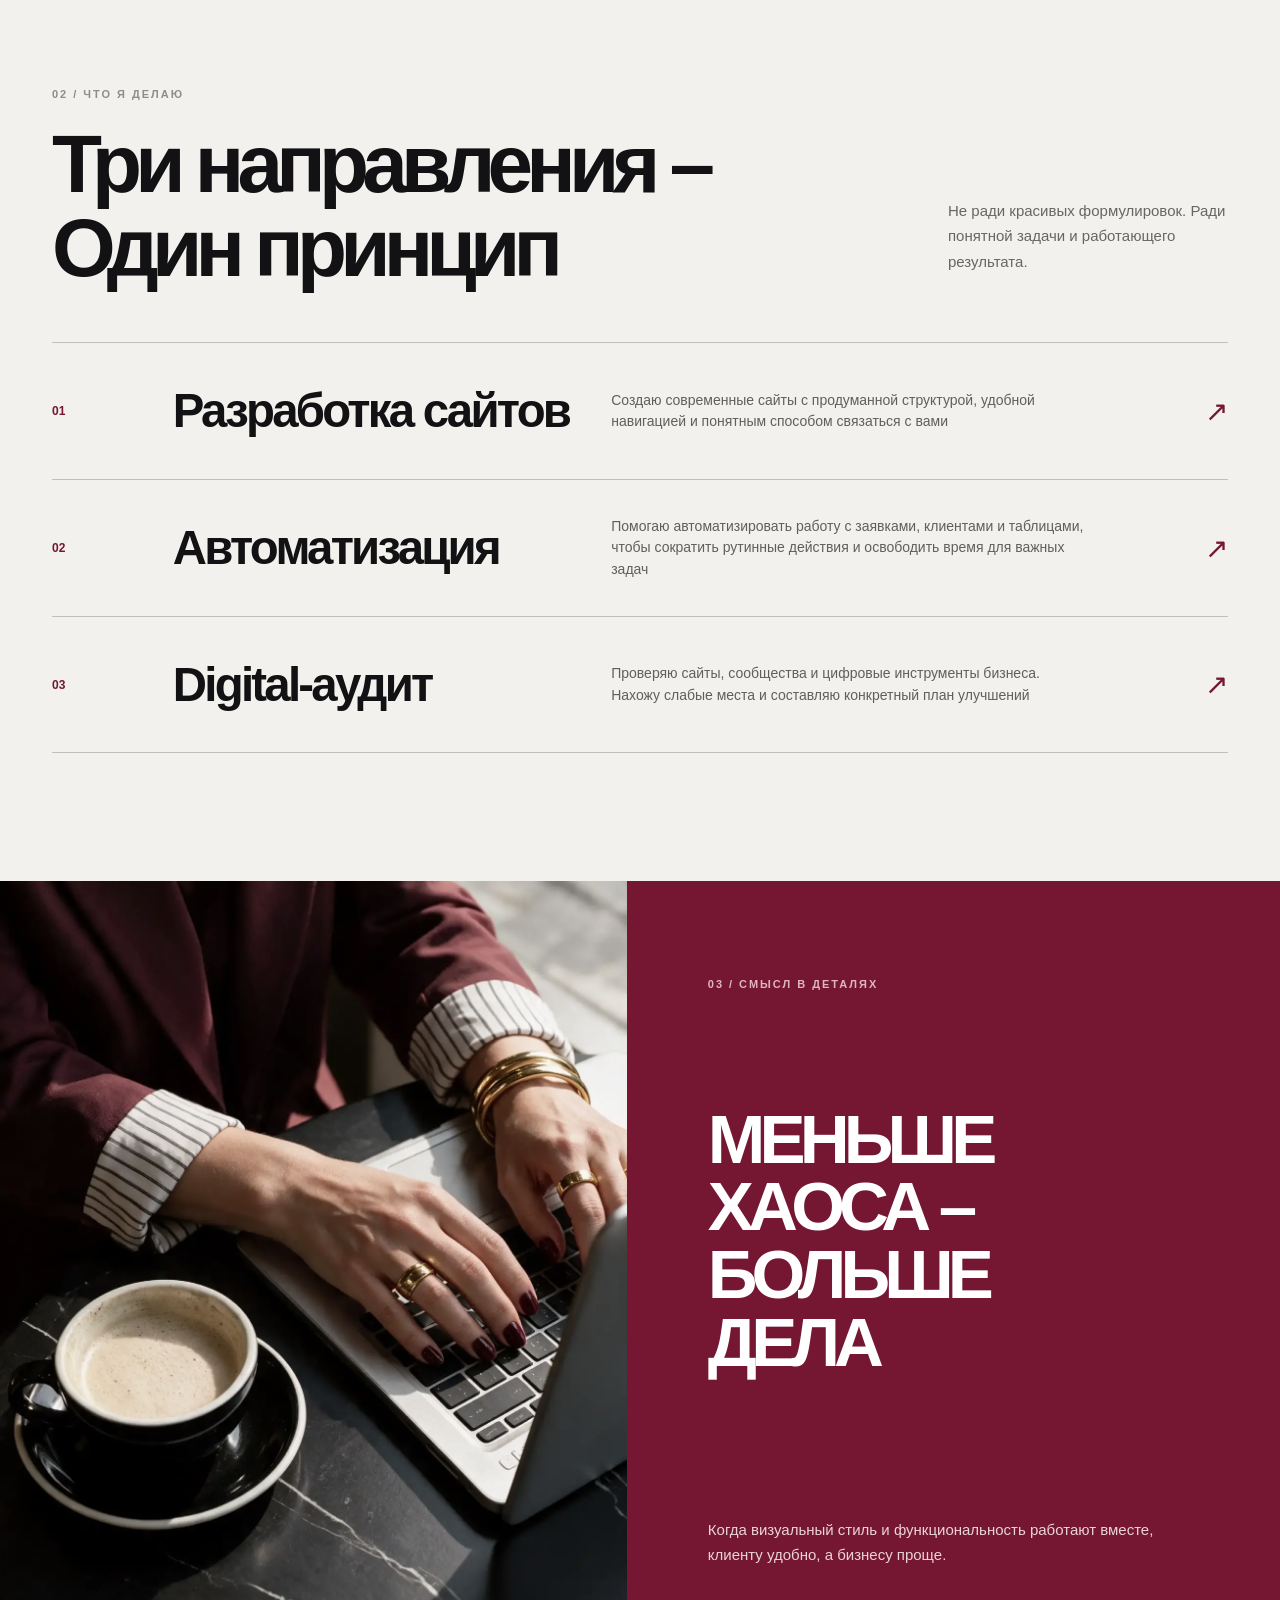
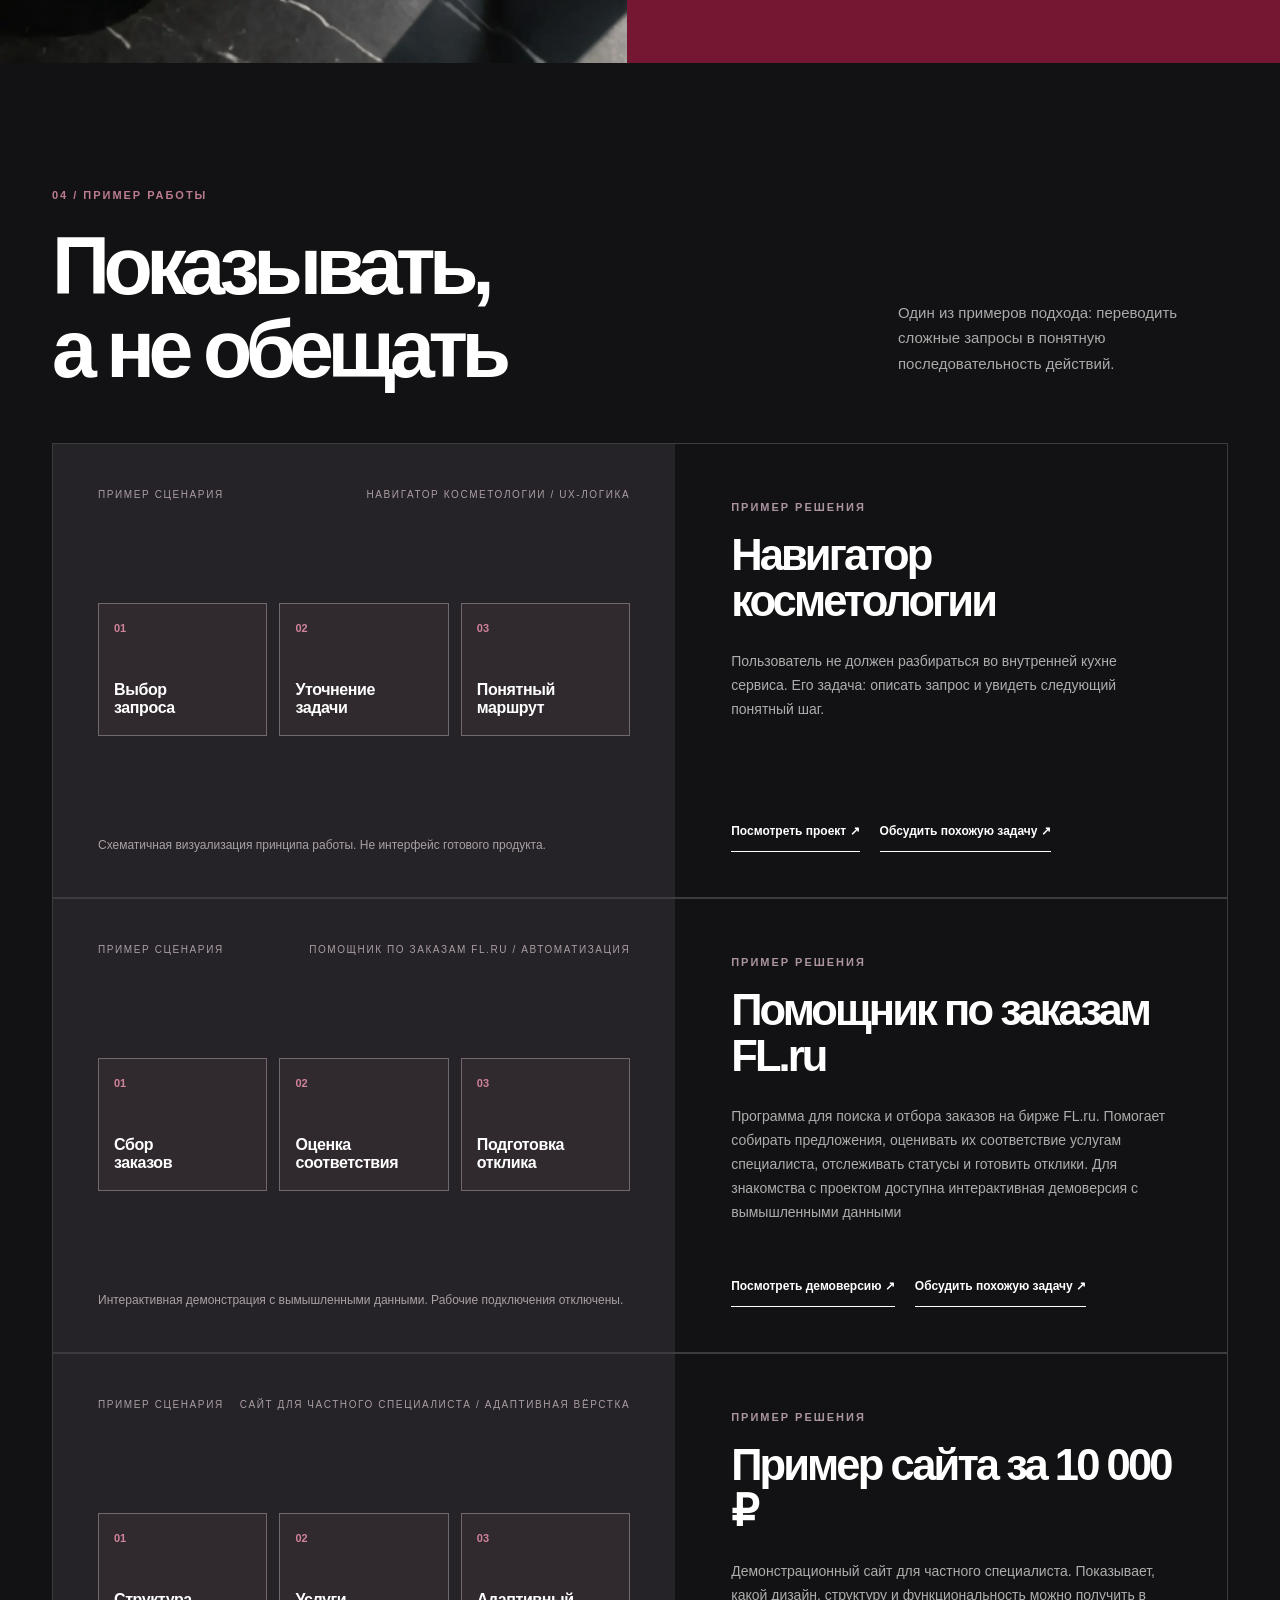
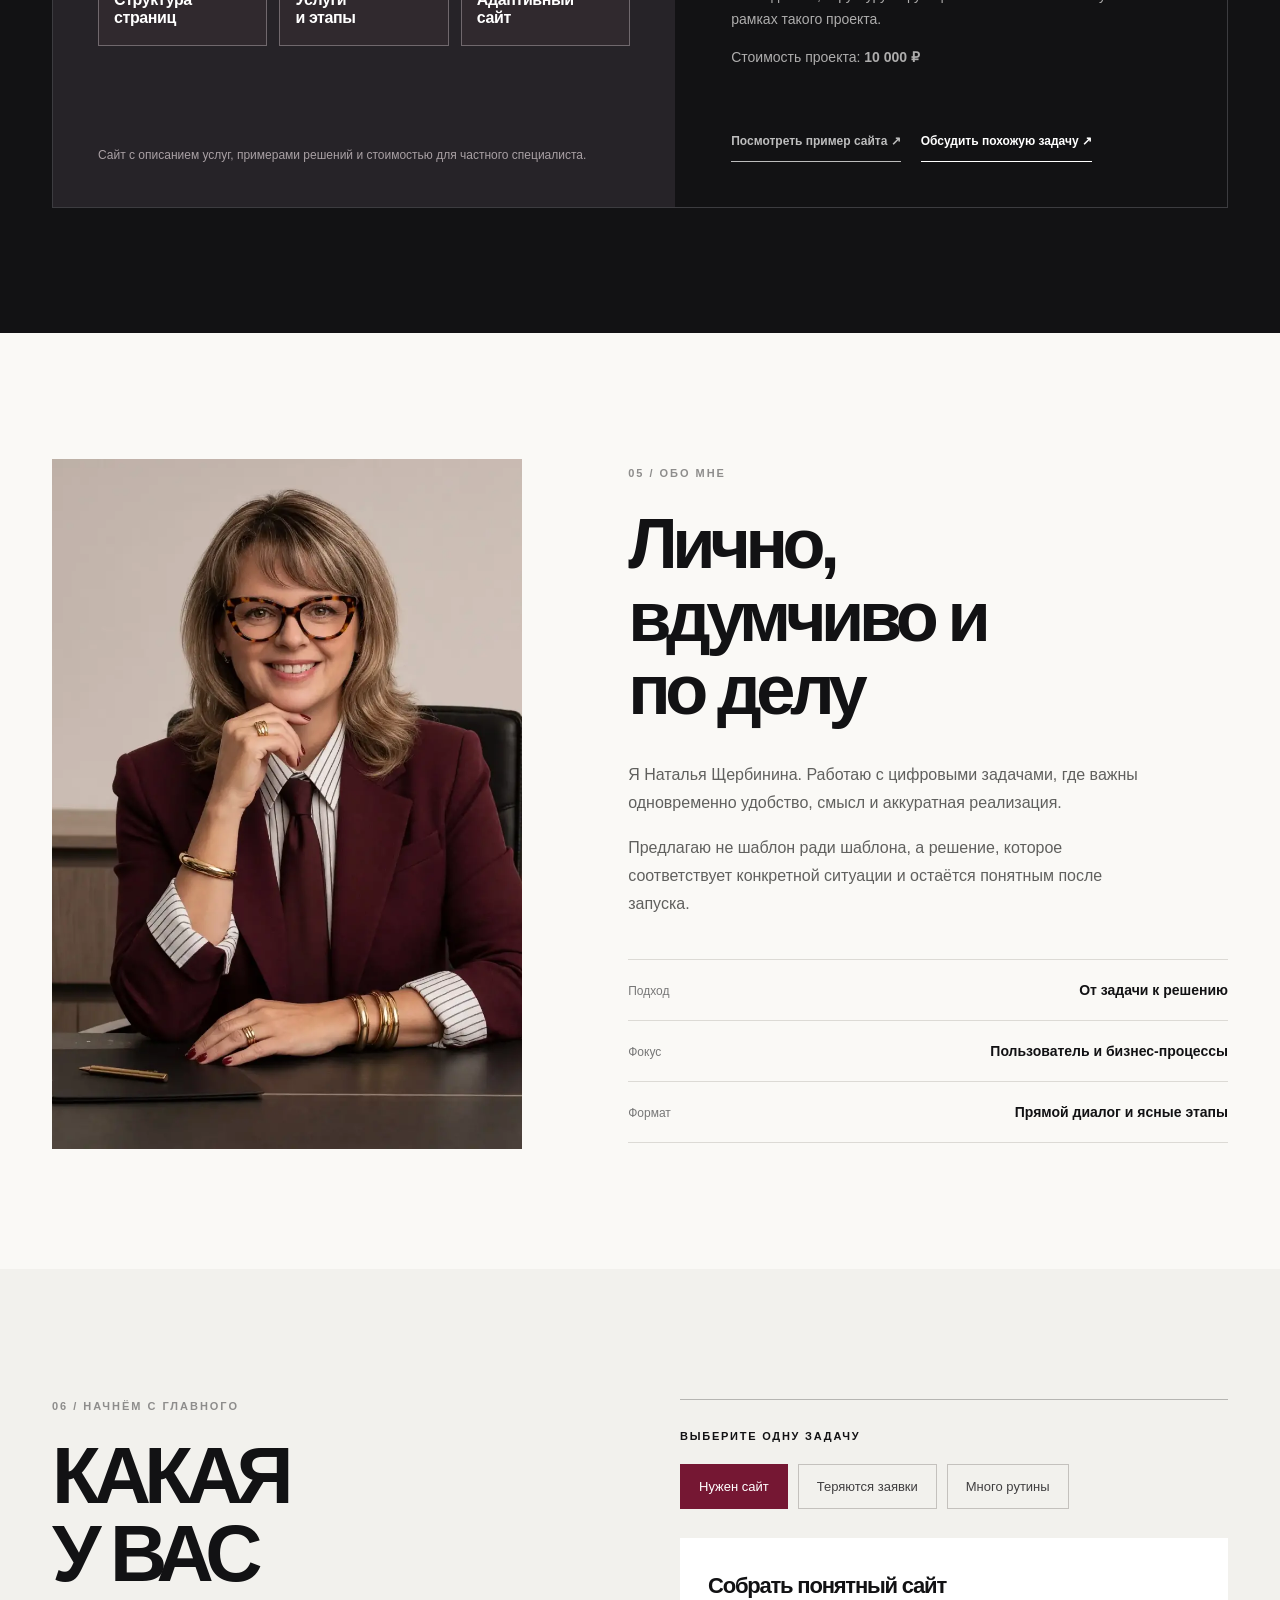
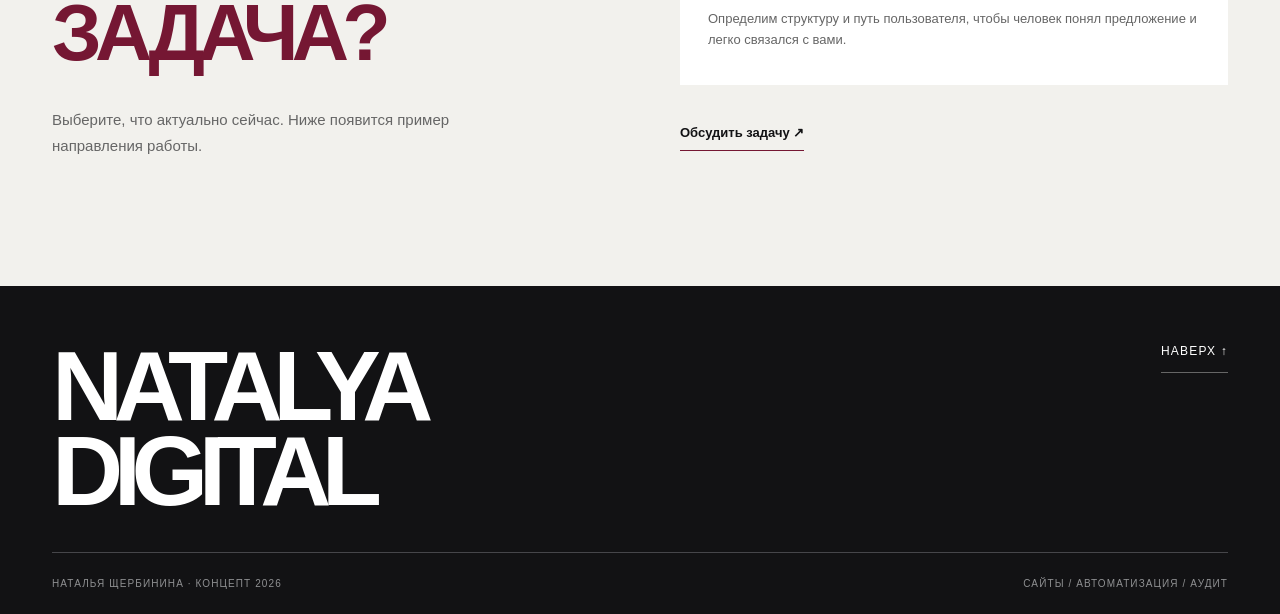
==== commit 5b3bb031: "Publish approved NATALYA DIGITAL website" ====
--- a/index.html
+++ b/index.html
@@ -1,295 +1,91 @@
 <!DOCTYPE html>
 <html lang="ru">
 <head>
-<meta charset="utf-8">
-<meta name="viewport" content="width=device-width, initial-scale=1">
-<title>Наталья Щербинина — сайты, контент и автоматизация</title>
-<meta name="description" content="Наталья Щербинина помогает специалистам и небольшим командам понять, где теряются заявки и время, и собрать понятную рабочую систему.">
-<meta name="robots" content="noindex, nofollow">
-<meta property="og:title" content="Сайт собирается">
-<meta property="og:description" content="">
-<meta property="og:type" content="website">
-<link rel="stylesheet" href="style.css">
+<meta charset="UTF-8"><meta name="viewport" content="width=device-width, initial-scale=1">
+<meta name="theme-color" content="#121214"><meta name="description" content="Наталья Щербинина. Современные сайты, автоматизация и digital-аудит для бизнеса.">
+<title>Natalya Digital | Сайты и решения для бизнеса</title>
 <style>
+:root{--ink:#121214;--dark:#19191b;--white:#faf9f6;--milk:#f2f1ed;--grey:#aaa9a5;--line:#dcdad5;--burg:#751733;--accent:#ce607d;--offwhite:#f8f5f1}
+*{box-sizing:border-box}html{scroll-behavior:smooth;scroll-padding-top:75px}body{margin:0;color:var(--ink);background:var(--white);font-family:'Inter Display','Inter',-apple-system,BlinkMacSystemFont,'Helvetica Neue',Arial,sans-serif;-webkit-font-smoothing:antialiased}a{text-decoration:none;color:inherit}button{font:inherit;cursor:pointer}img{display:block;width:100%;height:100%;object-fit:cover}::selection{color:white;background:var(--burg)}:focus-visible{outline:3px solid var(--accent);outline-offset:3px}
+.wrap{width:min(1380px,calc(100% - 104px));margin:auto}.tag{font-size:11px;line-height:1.4;font-weight:700;letter-spacing:.18em;text-transform:uppercase}.tag--muted{color:#8e8d8c}.rule{border:0;border-top:1px solid var(--line);margin:0}.h-section{font-size:clamp(54px,6.5vw,100px);font-weight:650;letter-spacing:-.083em;line-height:1.02;margin:0}.content-section{padding:126px 0}.muted{color:#777774}.white{color:var(--white)}
+.topbar{height:82px;background:var(--ink);color:white;border-bottom:1px solid #3b3b3e;position:sticky;top:0;z-index:100}.topbar>.wrap{height:100%;display:flex;align-items:center;justify-content:space-between;gap:30px}.brand{display:flex;align-items:center;gap:15px}.logo{height:37px;width:37px;border:2px solid #fff;border-right-color:var(--accent);display:grid;place-items:center;font-size:20px;font-weight:900;letter-spacing:-.06em}.brand .letter{font-size:16px;line-height:1.05;letter-spacing:-.065em;font-weight:850}.brand .letter span{color:var(--accent)}.desktop-nav{display:flex;align-items:center;gap:34px;color:#c5c5c6;font-size:12px;font-weight:600}.desktop-nav a:hover{color:#fff}.top-right{font-size:12px;letter-spacing:.04em;text-transform:uppercase;font-weight:700;border-bottom:1px solid var(--accent);padding-bottom:8px}.mobile-toggle{display:none;border:0;background:none;color:#fff;font-size:27px}
+/* HERO */
+.hero{background:var(--ink);color:white;overflow:hidden}.hero-body{min-height:717px;display:grid;grid-template-columns:56% 44%}.hero-copy{padding:74px 48px 40px max(52px,calc((100vw - 1380px)/2));position:relative;z-index:2;display:flex;flex-direction:column;align-items:flex-start;justify-content:center}.hero-brow{display:flex;gap:16px;align-items:center;color:#b7b6b7;margin-bottom:41px}.hero-brow .square{width:7px;height:7px;background:var(--accent);transform:rotate(45deg)}.hero-title{margin:0;max-width:920px;font-weight:750;letter-spacing:-.086em;line-height:.975;font-size:clamp(65px,6.45vw,112px);text-transform:uppercase;white-space:nowrap}.hero-title .last{color:#c9516a}.hero-small{font-size:16px;line-height:1.65;max-width:410px;color:#c3c1c1;margin:42px 0 27px}.hero-actions{display:flex;gap:32px;align-items:center;flex-wrap:wrap}.solid-action{padding:18px 25px;background:var(--burg);color:#fff;font-size:12px;line-height:1.2;font-weight:750;letter-spacing:.015em;display:inline-flex;align-items:center;gap:40px;transition:background .25s,transform .25s}.solid-action:hover{background:#a1284d;transform:translateY(-2px)}.text-action{font-size:12px;font-weight:700;border-bottom:1px solid currentColor;padding:13px 0;white-space:nowrap}.hero-photo{position:relative;min-width:0;overflow:hidden;background:#473735}.hero-photo img{object-position:47% 27%;filter:contrast(1.07) saturate(.87)}.hero-photo:after{position:absolute;inset:0;content:'';background:linear-gradient(90deg,rgba(18,18,20,.35),transparent 34%),linear-gradient(0deg,rgba(18,18,20,.42),transparent 23%);pointer-events:none}.hero-photo-text{position:absolute;z-index:1;color:#fff;bottom:32px;right:40px;text-align:right;font-size:10px;line-height:1.5;font-weight:650;letter-spacing:.14em}.hero-bottom{background:#1c1c1e;border-top:1px solid #38383a}.hero-bottom>.wrap{min-height:69px;display:flex;justify-content:space-between;align-items:center;gap:30px;color:#aaa9aa;font-size:10px;font-weight:700;letter-spacing:.17em;text-transform:uppercase}.hero-bottom b{font-size:12px;color:var(--accent);font-weight:700}
+/* INTRO */
+.intro{padding:122px 0 120px;background:var(--white)}.intro-heading{display:grid;grid-template-columns:31% 69%;gap:10px;align-items:start;margin-bottom:70px}.intro-heading h2{font-size:clamp(49px,5.5vw,88px);font-weight:650;letter-spacing:-.076em;line-height:1.05;margin:0}.intro-heading h2 em{font-style:normal;color:var(--burg)}.intro-split{display:grid;grid-template-columns:1fr 1fr;gap:64px;border-top:1px solid var(--line);padding-top:30px}.intro-split p{font-size:clamp(16px,1.5vw,19px);color:#616161;line-height:1.75;max-width:560px;margin:0}.intro-mini{align-self:end;display:flex;align-items:center;justify-content:space-between;gap:20px;font-size:11px;font-weight:750;letter-spacing:.16em;text-transform:uppercase;border-bottom:1px solid var(--ink);padding-bottom:16px;max-width:300px;margin-left:auto}
+/* SERVICES */
+.services{background:var(--milk);padding:120px 0 128px}.service-header{display:flex;justify-content:space-between;align-items:end;gap:40px;margin-bottom:53px}.service-header .h-section{font-size:clamp(60px,6.4vw,100px)}.service-header .desc{font-size:15px;line-height:1.7;color:#666;max-width:280px}.service-row{display:grid;grid-template-columns:9% 36% 1fr 6%;gap:15px;align-items:center;min-height:137px;border-top:1px solid #bfc0bd;transition:background .2s,padding .2s}.service-row:last-child{border-bottom:1px solid #bfc0bd}.service-row:hover{background:#fff;padding-left:18px}.num{font-size:12px;color:var(--burg);font-weight:750}.service-row h3{font-weight:650;letter-spacing:-.058em;font-size:clamp(30px,3.7vw,53px);margin:0;line-height:1.13}.service-row p{font-size:14px;color:#5f5f5c;line-height:1.55;max-width:475px;margin:0}.arrow{font-size:28px;text-align:right;color:var(--burg)}
+/* PHOTO STRIP */
+.statement{display:grid;grid-template-columns:49% 51%;background:var(--burg);min-height:600px;color:white}.statement-image{overflow:hidden}.statement-image img{object-position:48% 50%;filter:saturate(.85)}.statement-copy{padding:96px min(6.3vw,95px) 80px;display:flex;flex-direction:column;align-items:flex-start;justify-content:space-between}.statement-copy .tag{color:#e1b5c0}.statement-copy h2{font-size:clamp(60px,5.4vw,92px);line-height:.98;letter-spacing:-.085em;font-weight:680;text-transform:uppercase;margin:30px 0 42px}.statement-copy p{max-width:480px;color:#ebd3da;line-height:1.7;font-size:15px}
+/* CASE */
+.work{padding:125px 0;background:var(--ink);color:white}.work-head{display:flex;justify-content:space-between;align-items:end;gap:50px;margin-bottom:52px}.work-head h2{font-size:clamp(56px,6.3vw,98px);line-height:1.03;letter-spacing:-.08em;font-weight:650;margin:22px 0 0}.work-head p{font-size:15px;color:#aaa;max-width:330px;line-height:1.7}.work-grid{display:grid;grid-template-columns:1.06fr .94fr;border:1px solid #3c3c40;min-height:455px}.work-visual{background:#262328;padding:45px;display:flex;flex-direction:column;justify-content:space-between;gap:50px}.work-visual .top{display:flex;justify-content:space-between;font-size:10px;letter-spacing:.16em;color:#aa9da3}.flow{display:flex;align-items:stretch;gap:12px}.flow-step{min-height:133px;flex:1;border:1px solid #70686d;padding:18px 15px;display:flex;flex-direction:column;justify-content:space-between;background:#30292e}.flow-step span{color:#d0839b;font-size:11px;font-weight:800}.flow-step strong{font-size:16px;line-height:1.12;letter-spacing:-.025em}.work-visual .caption{font-size:12px;color:#a9a0a4}.work-copy{padding:56px 56px 45px;display:flex;flex-direction:column;align-items:start;justify-content:space-between}.work-actions{display:flex;align-items:center;gap:20px;flex-wrap:wrap}.work-copy h3{font-size:clamp(35px,3.4vw,56px);font-weight:650;line-height:1.06;letter-spacing:-.067em;margin:16px 0 25px}.work-copy p{line-height:1.72;font-size:14px;color:#aeadad;max-width:440px}.work-copy .text-action{color:#fff}
+/* ABOUT */
+.about{background:var(--white);padding:126px 0 120px}.about-grid{display:grid;grid-template-columns:40% 1fr;gap:9%;align-items:center}.about-image{height:690px;overflow:hidden;background:#a49c91}.about-image img{object-position:50% 29%}.about-copy h2{font-size:clamp(59px,5.5vw,90px);line-height:1.04;letter-spacing:-.077em;font-weight:650;margin:26px 0 34px}.about-copy>p{font-size:16px;color:#60605e;line-height:1.78;max-width:520px}.facts{border-top:1px solid var(--line);margin-top:40px}.fact{border-bottom:1px solid var(--line);padding:22px 0;display:flex;justify-content:space-between;align-items:baseline;gap:25px;font-size:14px;font-weight:650}.fact span:first-child{color:#777;font-size:12px;font-weight:500}
+/* CTA */
+.contact{background:var(--milk);padding:130px 0 0}.contact-inner{display:grid;grid-template-columns:1fr 1fr;gap:80px;padding-bottom:105px}.contact h2{font-size:clamp(65px,6.2vw,100px);font-weight:680;letter-spacing:-.085em;line-height:.99;margin:22px 0 35px}.contact h2 span{color:var(--burg)}.contact .hint{font-size:15px;line-height:1.7;color:#666;max-width:480px}.diag{padding:30px 0;border-top:1px solid #b6b5b2}.diag-label{font-size:11px;letter-spacing:.16em;text-transform:uppercase;font-weight:750;margin-bottom:22px}.diag-buttons{display:flex;gap:10px;flex-wrap:wrap}.diag-button{padding:14px 18px;border:1px solid #c4c1bd;background:transparent;color:#403f40;font-size:13px;transition:all .2s}.diag-button[aria-pressed=true]{background:var(--burg);color:white;border-color:var(--burg)}.diag-output{margin-top:29px;background:#fff;padding:25px 28px;min-height:147px;display:flex;flex-direction:column;justify-content:center}.diag-output strong{font-size:22px;letter-spacing:-.055em;font-weight:650}.diag-output p{font-size:13px;line-height:1.63;color:#666;margin:9px 0 0}.contact-links{display:flex;align-items:center;gap:28px;flex-wrap:wrap;margin-top:27px}.contact-links a{font-size:13px;font-weight:700;border-bottom:1px solid var(--burg);padding-bottom:10px}.footer{background:var(--ink);color:white}.footer-top{padding:58px 0 38px;display:flex;justify-content:space-between;align-items:start;gap:30px}.footer-title{font-size:clamp(54px,7.7vw,126px);letter-spacing:-.096em;line-height:.86;font-weight:800;margin:0}.footer-title span{color:var(--accent)}.footer-contact{font-size:12px;letter-spacing:.1em;text-transform:uppercase;border-bottom:1px solid #666;padding-bottom:14px;white-space:nowrap}.footer-bottom{padding:25px 0;display:flex;justify-content:space-between;gap:15px;border-top:1px solid #46464a;color:#8f9092;font-size:10px;letter-spacing:.11em;text-transform:uppercase}
+@media(max-width:1150px){.hero-copy{padding-left:40px}.hero-title{font-size:clamp(56px,6.5vw,85px)}.wrap{width:calc(100% - 80px)}.hero-body{grid-template-columns:54% 46%}.work-visual{padding:28px}.statement-copy{padding:65px 55px}.about-image{height:600px}}
+@media(max-width:760px){.topbar{height:68px}.wrap{width:calc(100% - 36px)}.topbar>.wrap{gap:10px}.desktop-nav{display:none;position:absolute;top:68px;left:0;right:0;background:#1b1b1c;flex-direction:column;align-items:stretch;padding:24px 26px;gap:21px;border-top:1px solid #343436}.desktop-nav.open{display:flex}.mobile-toggle{display:block}.top-right{margin-left:auto;font-size:10px;padding-bottom:6px}.brand{gap:8px}.logo{height:30px;width:30px;font-size:17px}.brand .letter{font-size:13px}.hero-body{display:flex;flex-direction:column}.hero-copy{padding:53px 18px 50px;order:1;min-height:490px}.hero-brow{font-size:9px;letter-spacing:.13em;margin-bottom:26px}.hero-title{font-size:clamp(43px,10.2vw,80px);letter-spacing:-.085em;white-space:normal}.hero-small{margin:24px 0 20px;font-size:14px;line-height:1.6}.hero-actions{gap:17px}.solid-action{padding:16px 18px;font-size:11px;gap:20px}.text-action{font-size:11px}.hero-photo{order:2;height:460px}.hero-photo img{object-position:50% 24%}.hero-photo-text{right:18px;bottom:18px}.hero-bottom>.wrap{min-height:62px;font-size:8px;letter-spacing:.09em}.hero-bottom .right{display:none}.intro{padding:85px 0}.intro-heading{grid-template-columns:1fr;gap:25px;margin-bottom:38px}.intro-heading h2{font-size:clamp(42px,10vw,64px)}.intro-split{grid-template-columns:1fr;gap:22px}.intro-split p{font-size:15px}.intro-mini{margin-left:0}.services{padding:85px 0}.service-header{display:block;margin-bottom:36px}.service-header .h-section{font-size:clamp(48px,12.5vw,68px)}.service-header .desc{font-size:14px;margin-top:24px}.service-row{grid-template-columns:35px 1fr 25px;gap:10px;padding:27px 0;min-height:0}.service-row h3{font-size:33px}.service-row p{grid-column:2/3;grid-row:2;max-width:400px;font-size:13px}.service-row .arrow{grid-column:3;grid-row:1}.statement{grid-template-columns:1fr}.statement-image{height:380px}.statement-copy{min-height:450px;padding:45px 20px}.statement-copy h2{font-size:clamp(61px,11vw,82px)}.work{padding:85px 0}.work-head{display:block}.work-head h2{font-size:64px}.work-head p{font-size:14px}.work-grid{grid-template-columns:1fr}.work-visual{padding:18px;min-height:300px}.flow{gap:6px}.flow-step{padding:12px 8px;min-height:105px}.flow-step strong{font-size:12px}.work-copy{padding:37px 25px;min-height:360px}.work-copy h3{font-size:43px}.about{padding:85px 0}.about-grid{grid-template-columns:1fr;gap:38px}.about-image{height:510px}.about-copy h2{font-size:64px}.about-copy>p{font-size:15px}.contact{padding:90px 0 0}.contact-inner{grid-template-columns:1fr;gap:36px;padding-bottom:70px}.contact h2{font-size:68px}.contact .hint{font-size:14px}.diag-button{font-size:12px}.footer-top{padding-top:49px;display:block}.footer-title{font-size:clamp(53px,13vw,84px)}.footer-contact{display:inline-block;margin-top:34px}.footer-bottom{flex-direction:column;gap:12px}}
 
-:root, .светлый { --цвет-кнопки: #762F44; --цвет-на-кнопке: #F8F4EC; --цвет-кнопки-навёл: var(--цвет-акцент-тёмный); }
-.тёмный { --цвет-кнопки: #B79779; --цвет-на-кнопке: #472730; --цвет-кнопки-навёл: #C5AC94; }
-
-</style>
-<script>
-(function () {
-  var ЭТАЛОН = 0.535;                  // очко Open Sans — текстовой гарнитуры утверждённых макетов
-  var ПОТОЛОК = 1.2, МЁРТВАЯ = 0.02;   // выше потолка расползается раскладка; ближе к единице не трогаем вовсе
-  var КОМПЬЮТЕР = "(min-width: 900px)";
-  var ТОКЕНЫ = ["--кегль-текст", "--кегль-лид", "--кегль-мелкий", "--кегль-кикер"];
-  var корень = document.documentElement;
-  var холст = document.createElement("canvas").getContext("2d");
-  var ждём = 0;
-
-  function мера(буква) { var м = холст.measureText(буква); return (м && м.actualBoundingBoxAscent) || 0; }
-
-  function применить() {
-    ждём = 0;
-    if (!холст) { return; }
-
-    for (var i = 0; i < ТОКЕНЫ.length; i++) { корень.style.removeProperty(ТОКЕНЫ[i]); }
-    var стиль = getComputedStyle(корень), стек = стиль.getPropertyValue("--шрифт-текста").trim();
-    if (!стек) { return; }
-    холст.font = "400 100px " + стек;
-
-    var очко = Math.max(мера("х"), мера("x")) / 100;
-    if (!(очко > 0)) { return; }
-    var k = Math.round(Math.min(ПОТОЛОК, Math.max(1, ЭТАЛОН / очко)) * 1000) / 1000;
-    if (k - 1 < МЁРТВАЯ || !matchMedia(КОМПЬЮТЕР).matches) { k = 1; }
-    корень.setAttribute("data-очко", очко.toFixed(3));      // чтобы проверка могла сказать числа вслух
-    корень.setAttribute("data-поправка", k.toFixed(3));
-    if (k === 1) { return; }
-    for (i = 0; i < ТОКЕНЫ.length; i++) {
-      var было = стиль.getPropertyValue(ТОКЕНЫ[i]).trim();
-      if (было) { корень.style.setProperty(ТОКЕНЫ[i], "calc((" + было + ") * " + k + ")"); }
-    }
-  }
-
-  применить();
-
-  if (document.fonts && document.fonts.ready) { document.fonts.ready.then(применить); }
-
-  addEventListener("resize", function () { ждём = ждём || requestAnimationFrame(применить); });
-})();
-</script>
-<style>
-  *{box-sizing:border-box} body{margin:0;background:#F5EFE5;color:#292725;font-family:Inter,Arial,sans-serif}
-  .hero{min-height:100vh;display:grid;grid-template-columns:minmax(0,1fr) minmax(420px,48%);background:#F5EFE5;overflow:hidden}
-  .hero__copy{padding:clamp(32px,6vw,88px) clamp(24px,6vw,88px);display:flex;flex-direction:column;justify-content:center;align-items:flex-start}
-  .hero__name{font:700 clamp(22px,2vw,30px)/1.1 Manrope,Arial,sans-serif;margin:0 0 clamp(48px,9vh,110px)}
-  .hero__eyebrow{display:inline-block;margin:0 0 20px;padding:9px 14px;border-radius:999px;background:#292725;color:#FFFDF9;font-size:16px;font-weight:700}
-  .hero h1{max-width:720px;margin:0;color:#292725;font:750 clamp(42px,5.2vw,76px)/.99 Manrope,Arial,sans-serif;letter-spacing:-.04em}
-  .hero h1 em{font-style:normal;color:inherit}
-  .hero__lead{max-width:650px;margin:28px 0 0;color:#79533B;font-size:clamp(17px,1.5vw,22px);line-height:1.45}
-  .hero__action{margin-top:0;display:inline-flex;align-items:center;justify-content:center;padding:14px 20px;border-radius:12px;background:#8F2638;color:#FFFDF9;text-decoration:none;font:700 16px/1.1 Inter,Arial,sans-serif;letter-spacing:normal;white-space:nowrap;vertical-align:middle;transform:translateY(-.08em);transition:background .2s}
-  @media(min-width:900px){.hero__action{margin-left:16px}}
-  .hero__action:hover{background:#70202E}.hero__action:active{background:#5B1A26}
-  .hero__trust{margin:18px 0 0;color:#79533B;font-size:16px;line-height:1.4}
-  .hero__photo{min-height:100vh;position:relative;background:#D8A132;overflow:hidden}
-  .hero__photo img{width:100%;height:100%;display:block;object-fit:cover;object-position:center top}
-  @media(max-width:899px){.hero{grid-template-columns:minmax(0,1fr) minmax(110px,34vw);min-height:100svh}.hero__copy{padding:24px 12px 32px 16px;justify-content:flex-start}.hero__name{font-size:18px;margin-bottom:38px}.hero__eyebrow{font-size:11px;padding:7px 9px;margin-bottom:14px}.hero h1{font-size:clamp(28px,9vw,38px);line-height:1.02;letter-spacing:-.035em;overflow-wrap:anywhere}.hero h1 .hero__action{display:flex;width:100%;padding:14px 8px;margin:22px 0 0;transform:none;text-align:center}.hero__lead{font-size:16px;line-height:1.35;margin-top:20px;overflow-wrap:anywhere}.hero__trust{font-size:12px;margin-top:14px}.hero__photo{min-height:100svh}.hero__photo img{object-position:52% top}}
-  @media(max-width:899px){body.mobile-option-2 .hero{grid-template-columns:minmax(0,1fr) minmax(170px,46vw)}body.mobile-option-2 .hero__copy{padding-right:10px}body.mobile-option-2 .hero h1{font-size:clamp(27px,8vw,34px)}body.mobile-option-2 .hero__photo img{object-position:62% top}body.mobile-option-3 .hero{grid-template-columns:minmax(0,1fr) minmax(155px,43vw)}body.mobile-option-3 .hero__copy{padding-right:8px}body.mobile-option-3 .hero h1{font-size:clamp(27px,8vw,34px)}body.mobile-option-3 .hero__photo img{object-position:72% top}}
-  @media(max-width:899px){body.mobile-option-4,body.mobile-option-5{overflow-x:hidden}body.mobile-option-4 .hero,body.mobile-option-5 .hero{display:flex;flex-direction:column;width:100%;min-height:100svh;overflow:visible}body.mobile-option-4 .hero__copy,body.mobile-option-5 .hero__copy{order:1;width:100%;min-width:0;padding:24px 16px 28px}body.mobile-option-4 .hero__lead,body.mobile-option-5 .hero__lead{width:auto;max-width:calc(100vw - 32px)!important;min-width:0;overflow-wrap:anywhere;word-break:break-word}body.mobile-option-4 .hero__trust,body.mobile-option-5 .hero__trust{max-width:calc(100vw - 32px)!important}body.mobile-option-4 .hero__photo,body.mobile-option-5 .hero__photo{order:2;width:100%;min-width:0;min-height:0;height:clamp(360px,78vw,520px)}body.mobile-option-4 .hero__photo img,body.mobile-option-5 .hero__photo img{object-position:center 12%}body.mobile-option-4 .hero h1,body.mobile-option-5 .hero h1{font-size:clamp(30px,9vw,40px)}body.mobile-option-5 .hero__photo{height:clamp(300px,68vw,460px)}body.mobile-option-5 .hero__photo img{object-position:center 18%}}
-  @media(max-width:899px){body.mobile-option-4 .hero__copy{padding-right:20px}body.mobile-option-4 .hero__eyebrow{font-size:16px!important}body.mobile-option-4 .hero__lead{display:block!important;width:calc(100vw - 40px)!important;max-width:calc(100vw - 40px)!important;min-width:0!important;font-size:16px;line-height:1.32;white-space:normal!important;overflow-wrap:anywhere!important;word-break:break-word!important}body.mobile-option-4 .hero__action{position:static;margin-top:22px}body.mobile-option-4 .hero__trust{display:block!important;width:calc(100vw - 40px)!important;font-size:16px!important;max-width:calc(100vw - 40px)!important;white-space:normal!important;overflow-wrap:anywhere!important}}
-  #screen-02{background:#F5EFE5;padding:clamp(56px,8vw,104px) 20px;color:#292725}#screen-02 .problem__inner{max-width:1180px;margin:0 auto}#screen-02 .problem__kicker{color:#8F2638;font:700 14px/1.2 Inter,Arial,sans-serif;text-transform:uppercase;letter-spacing:.08em}#screen-02 h2{max-width:760px;margin:18px 0 20px;font:750 clamp(34px,4.5vw,60px)/1.02 Manrope,Arial,sans-serif;letter-spacing:-.035em}#screen-02 .problem__lead{max-width:720px;margin:0 0 38px;color:#79533B;font-size:18px;line-height:1.5}#screen-02 .problem__list{display:grid;grid-template-columns:repeat(2,minmax(0,1fr));gap:14px;margin:0;padding:0;list-style:none}#screen-02 .problem__item{padding:22px 24px;border:1px solid #D8CFC3;border-radius:16px;background:#FFFDF9;font-size:16px;line-height:1.45}#screen-02 .problem__item strong{display:block;margin-bottom:6px;color:#8F2638;font:700 18px/1.2 Manrope,Arial,sans-serif}@media(max-width:899px){#screen-02{padding:56px 16px}#screen-02 h2{font-size:36px}#screen-02 .problem__lead{font-size:16px}#screen-02 .problem__list{grid-template-columns:1fr;gap:12px}#screen-02 .problem__item{padding:18px 16px}}
-  #screen-03{background:#F5EFE5;color:#292725;padding:clamp(64px,9vw,116px) 20px}#screen-03 .result__inner{max-width:1180px;margin:0 auto}#screen-03 .result__kicker{color:#8F2638;font:700 14px/1.2 Inter,Arial,sans-serif;text-transform:uppercase;letter-spacing:.08em}#screen-03 h2{max-width:820px;margin:18px 0 20px;color:#292725;font:750 clamp(36px,5vw,68px)/1.02 Manrope,Arial,sans-serif;letter-spacing:-.04em}#screen-03 .result__lead{max-width:760px;margin:0 0 42px;color:#79533B;font-size:18px;line-height:1.5}#screen-03 .result__list{display:grid;grid-template-columns:repeat(2,minmax(0,1fr));gap:14px;margin:0;padding:0;list-style:none}#screen-03 .result__item{min-height:142px;padding:24px;border:1px solid #D8CFC3;border-radius:16px;background:#FFFDF9;color:#292725;font-size:16px;line-height:1.45}#screen-03 .result__item strong{display:block;margin-bottom:9px;color:#8F2638;font:700 20px/1.15 Manrope,Arial,sans-serif}#screen-03 .result__after{max-width:900px;margin:42px 0 0;padding:20px 24px;border-left:4px solid #D8A132;background:#8F2638;color:#FFFDF9;font-size:17px;line-height:1.45}@media(max-width:899px){#screen-03{padding:58px 16px}#screen-03 h2{font-size:38px}#screen-03 .result__lead{font-size:16px;margin-bottom:32px}#screen-03 .result__list{grid-template-columns:1fr;gap:12px}#screen-03 .result__item{min-height:0;padding:19px 17px}#screen-03 .result__item strong{font-size:18px}#screen-03 .result__after{margin-top:32px;padding:17px 16px;font-size:16px}}
-  #screen-04{background:#F5EFE5;color:#292725;padding:clamp(64px,9vw,116px) 20px}#screen-04 .process__inner{max-width:1180px;margin:0 auto}#screen-04 .process__kicker{color:#8F2638;font:700 14px/1.2 Inter,Arial,sans-serif;text-transform:uppercase;letter-spacing:.08em}#screen-04 h2{max-width:820px;margin:18px 0 20px;font:750 clamp(36px,5vw,68px)/1.02 Manrope,Arial,sans-serif;letter-spacing:-.04em}#screen-04 .process__lead{max-width:760px;margin:0 0 42px;color:#79533B;font-size:18px;line-height:1.5}#screen-04 .process__list{display:grid;grid-template-columns:repeat(2,minmax(0,1fr));gap:14px;margin:0;padding:0;list-style:none;counter-reset:process}#screen-04 .process__item{position:relative;min-height:180px;padding:28px 28px 24px;border:1px solid #D8CFC3;border-radius:16px;background:#FFFDF9;counter-increment:process}#screen-04 .process__item::before{content:counter(process,decimal-leading-zero);display:block;margin-bottom:28px;color:#D8A132;font:700 28px/1 Manrope,Arial,sans-serif}#screen-04 .process__item strong{display:block;margin-bottom:8px;color:#8F2638;font:700 21px/1.15 Manrope,Arial,sans-serif}#screen-04 .process__item span{font-size:16px;line-height:1.45}#screen-04 .process__after{max-width:900px;margin:42px 0 0;padding:20px 24px;border-left:4px solid #D8A132;background:#8F2638;color:#FFFDF9;font-size:17px;line-height:1.45}@media(max-width:899px){#screen-04{padding:58px 16px}#screen-04 h2{font-size:38px}#screen-04 .process__lead{font-size:16px;margin-bottom:32px}#screen-04 .process__list{grid-template-columns:1fr;gap:12px}#screen-04 .process__item{min-height:0;padding:20px 17px}#screen-04 .process__item::before{margin-bottom:20px;font-size:24px}#screen-04 .process__item strong{font-size:19px}#screen-04 .process__after{margin-top:32px;padding:17px 16px;font-size:16px}}
-  #screen-05{background:#F5EFE5;color:#292725;padding:clamp(64px,9vw,116px) 20px}#screen-05 .directions__inner{max-width:1180px;margin:0 auto}#screen-05 .directions__kicker{color:#8F2638;font:700 14px/1.2 Inter,Arial,sans-serif;text-transform:uppercase;letter-spacing:.08em}#screen-05 h2{max-width:820px;margin:18px 0 20px;font:750 clamp(36px,5vw,68px)/1.02 Manrope,Arial,sans-serif;letter-spacing:-.04em}#screen-05 .directions__lead{max-width:760px;margin:0 0 42px;color:#79533B;font-size:18px;line-height:1.5}#screen-05 .directions__list{display:grid;grid-template-columns:repeat(2,minmax(0,1fr));gap:14px;margin:0;padding:0;list-style:none}#screen-05 .directions__item{min-height:160px;padding:26px 28px;border:1px solid #D8CFC3;border-radius:16px;background:#FFFDF9}#screen-05 .directions__item strong{display:block;margin-bottom:9px;color:#8F2638;font:700 22px/1.15 Manrope,Arial,sans-serif}#screen-05 .directions__item span{font-size:16px;line-height:1.45}#screen-05 .directions__after{max-width:900px;margin:42px 0 0;padding:20px 24px;border-left:4px solid #D8A132;background:#FFFDF9;color:#79533B;font-size:17px;line-height:1.45}@media(max-width:899px){#screen-05{padding:58px 16px}#screen-05 h2{font-size:38px}#screen-05 .directions__lead{font-size:16px;margin-bottom:32px}#screen-05 .directions__list{grid-template-columns:1fr;gap:12px}#screen-05 .directions__item{min-height:0;padding:20px 17px}#screen-05 .directions__item strong{font-size:19px}#screen-05 .directions__after{margin-top:32px;padding:17px 16px;font-size:16px}}
-  #screen-06{background:#F5EFE5;color:#292725;padding:clamp(64px,9vw,116px) 20px}#screen-06 .project__inner{max-width:1180px;margin:0 auto}#screen-06 .project__kicker{color:#8F2638;font:700 14px/1.2 Inter,Arial,sans-serif;text-transform:uppercase;letter-spacing:.08em}#screen-06 h2{max-width:900px;margin:18px 0 20px;font:750 clamp(34px,4.7vw,64px)/1.03 Manrope,Arial,sans-serif;letter-spacing:-.04em}#screen-06 .project__lead{max-width:760px;margin:0 0 42px;color:#79533B;font-size:18px;line-height:1.5}#screen-06 .project__list{display:grid;grid-template-columns:repeat(3,minmax(0,1fr));gap:14px;margin:0;padding:0;list-style:none}#screen-06 .project__item{min-height:220px;padding:26px 24px;border:1px solid #D8CFC3;border-radius:16px;background:#FFFDF9}#screen-06 .project__item strong{display:block;margin-bottom:24px;color:#D8A132;font:700 18px/1.15 Manrope,Arial,sans-serif}#screen-06 .project__item span{display:block;color:#292725;font-size:17px;line-height:1.45}#screen-06 .project__after{max-width:900px;margin:42px 0 0;padding:20px 24px;border-left:4px solid #8F2638;background:#FFFDF9;color:#79533B;font-size:17px;line-height:1.45}@media(max-width:899px){#screen-06{padding:58px 16px}#screen-06 h2{font-size:36px}#screen-06 .project__lead{font-size:16px;margin-bottom:32px}#screen-06 .project__list{grid-template-columns:1fr;gap:12px}#screen-06 .project__item{min-height:0;padding:20px 17px}#screen-06 .project__item strong{margin-bottom:15px;font-size:18px}#screen-06 .project__item span{font-size:16px}#screen-06 .project__after{margin-top:32px;padding:17px 16px;font-size:16px}}
-  #screen-07{background:#F5EFE5;color:#292725;padding:clamp(64px,9vw,116px) 20px}#screen-07 .about__inner{max-width:1180px;margin:0 auto}#screen-07 .about__kicker{color:#8F2638;font:700 14px/1.2 Inter,Arial,sans-serif;text-transform:uppercase;letter-spacing:.08em}#screen-07 h2{max-width:900px;margin:18px 0 20px;font:750 clamp(34px,4.7vw,64px)/1.03 Manrope,Arial,sans-serif;letter-spacing:-.04em}#screen-07 .about__lead{max-width:760px;margin:0 0 34px;color:#8F2638;font:700 20px/1.4 Manrope,Arial,sans-serif}#screen-07 .about__copy{display:grid;grid-template-columns:repeat(2,minmax(0,1fr));gap:14px;max-width:1000px}#screen-07 .about__copy p{margin:0;padding:26px 28px;border:1px solid #D8CFC3;border-radius:16px;background:#FFFDF9;font-size:17px;line-height:1.55}#screen-07 .about__after{max-width:900px;margin:42px 0 0;padding:20px 24px;border-left:4px solid #D8A132;background:#FFFDF9;color:#79533B;font-size:17px;line-height:1.45}@media(max-width:899px){#screen-07{padding:58px 16px}#screen-07 h2{font-size:36px}#screen-07 .about__lead{font-size:18px;margin-bottom:28px}#screen-07 .about__copy{grid-template-columns:1fr;gap:12px}#screen-07 .about__copy p{padding:20px 17px;font-size:16px}#screen-07 .about__after{margin-top:32px;padding:17px 16px;font-size:16px}}
-  #screen-08{background:#F5EFE5;color:#292725;padding:clamp(64px,9vw,116px) 20px}#screen-08 .faq__inner{max-width:1180px;margin:0 auto}#screen-08 .faq__kicker{color:#8F2638;font:700 14px/1.2 Inter,Arial,sans-serif;text-transform:uppercase;letter-spacing:.08em}#screen-08 h2{max-width:820px;margin:18px 0 38px;font:750 clamp(36px,5vw,68px)/1.02 Manrope,Arial,sans-serif;letter-spacing:-.04em}#screen-08 .faq__list{display:grid;grid-template-columns:repeat(2,minmax(0,1fr));gap:14px;margin:0;padding:0;list-style:none}#screen-08 .faq__item{padding:24px;border:1px solid #D8CFC3;border-radius:16px;background:#FFFDF9;font-size:16px;line-height:1.45}#screen-08 .faq__item strong{display:block;margin-bottom:9px;color:#8F2638;font:700 18px/1.25 Manrope,Arial,sans-serif}#screen-08 .faq__invite{margin:42px 0 0;color:#79533B;font:700 20px/1.35 Manrope,Arial,sans-serif}#screen-08 .faq__action{display:inline-flex;margin-top:20px;padding:16px 25px;border-radius:12px;background:#8F2638;color:#FFFDF9;text-decoration:none;font:700 16px/1.2 Inter,Arial,sans-serif}#screen-08 .faq__action:hover{background:#70202E}#screen-08 .faq__action:active{background:#5B1A26}@media(max-width:899px){#screen-08{padding:58px 16px}#screen-08 h2{font-size:38px;margin-bottom:32px}#screen-08 .faq__list{grid-template-columns:1fr;gap:12px}#screen-08 .faq__item{padding:19px 17px;font-size:16px}#screen-08 .faq__invite{margin-top:32px;font-size:18px}#screen-08 .faq__action{width:100%;justify-content:center;margin-top:16px}}
-  #screen-09{background:#F5EFE5;color:#292725;padding:clamp(64px,9vw,116px) 20px}#screen-09 .terms__inner{max-width:1180px;margin:0 auto}#screen-09 .terms__kicker{color:#8F2638;font:700 14px/1.2 Inter,Arial,sans-serif;text-transform:uppercase;letter-spacing:.08em}#screen-09 h2{max-width:900px;margin:18px 0 20px;font:750 clamp(34px,4.7vw,64px)/1.03 Manrope,Arial,sans-serif;letter-spacing:-.04em}#screen-09 .terms__lead{max-width:800px;margin:0 0 42px;color:#79533B;font-size:18px;line-height:1.5}#screen-09 .terms__list{display:grid;grid-template-columns:repeat(2,minmax(0,1fr));gap:14px;margin:0;padding:0;list-style:none}#screen-09 .terms__item{padding:22px 24px;border:1px solid #D8CFC3;border-radius:16px;background:#FFFDF9;font-size:16px;line-height:1.45}#screen-09 .terms__item strong{display:block;margin-bottom:7px;color:#8F2638;font:700 18px/1.2 Manrope,Arial,sans-serif}@media(max-width:899px){#screen-09{padding:58px 16px}#screen-09 h2{font-size:36px}#screen-09 .terms__lead{font-size:16px;margin-bottom:32px}#screen-09 .terms__list{grid-template-columns:1fr;gap:12px}#screen-09 .terms__item{padding:19px 17px;font-size:16px}}
-  #screen-10{background:#F5EFE5;color:#292725;padding:clamp(64px,9vw,116px) 20px}#screen-10 .price__inner{max-width:1180px;margin:0 auto}#screen-10 .price__kicker{color:#8F2638;font:700 14px/1.2 Inter,Arial,sans-serif;text-transform:uppercase;letter-spacing:.08em}#screen-10 h2{max-width:820px;margin:18px 0 20px;font:750 clamp(36px,5vw,68px)/1.02 Manrope,Arial,sans-serif;letter-spacing:-.04em}#screen-10 .price__lead{max-width:760px;margin:0 0 42px;color:#79533B;font-size:18px;line-height:1.5}#screen-10 .price__list{display:grid;grid-template-columns:repeat(3,minmax(0,1fr));gap:14px;margin:0;padding:0;list-style:none}#screen-10 .price__item{min-height:300px;padding:26px 24px;border:1px solid #D8CFC3;border-radius:16px;background:#FFFDF9}#screen-10 .price__item--main{grid-column:1 / -1;background:#8F2638;color:#FFFDF9;border-color:#8F2638}#screen-10 .price__item--main strong,#screen-10 .price__item--main b{color:#FFFDF9!important}#screen-10 .price__item--main p{max-width:920px;color:#FFFDF9}#screen-10 .price__item strong{display:block;margin-bottom:18px;color:#8F2638;font:700 22px/1.15 Manrope,Arial,sans-serif}#screen-10 .price__item p{margin:0 0 14px;font-size:16px;line-height:1.45}#screen-10 .price__item p:last-child{margin-bottom:0}#screen-10 .price__item b{color:#79533B;font-weight:700}#screen-10 .price__note{max-width:900px;margin:42px 0 0;color:#79533B;font-size:16px;line-height:1.45}#screen-10 .price__action{display:inline-flex;margin-top:22px;padding:16px 25px;border-radius:12px;background:#8F2638;color:#FFFDF9;text-decoration:none;font:700 16px/1.2 Inter,Arial,sans-serif}#screen-10 .price__action:hover{background:#70202E}#screen-10 .price__action:active{background:#5B1A26}@media(max-width:899px){#screen-10{padding:58px 16px}#screen-10 h2{font-size:38px}#screen-10 .price__lead{font-size:16px;margin-bottom:32px}#screen-10 .price__list{grid-template-columns:1fr;gap:12px}#screen-10 .price__item{min-height:0;padding:20px 17px}#screen-10 .price__item strong{font-size:19px;margin-bottom:13px}#screen-10 .price__item p{font-size:16px}#screen-10 .price__note{margin-top:32px;font-size:16px}#screen-10 .price__action{width:100%;justify-content:center;margin-top:16px}}
-  #screen-11{background:#F5EFE5;color:#292725;padding:clamp(96px,14vw,190px) 20px;text-align:center}#screen-11 .final__inner{max-width:980px;margin:0 auto}#screen-11 h2{max-width:900px;margin:0 auto;font:750 clamp(38px,5.4vw,74px)/1.02 Manrope,Arial,sans-serif;letter-spacing:-.04em}#screen-11 .final__action{display:inline-flex;margin-top:34px;padding:17px 28px;border-radius:12px;background:#8F2638;color:#FFFDF9;text-decoration:none;font:700 16px/1.2 Inter,Arial,sans-serif}#screen-11 .final__action:hover{background:#70202E}#screen-11 .final__action:active{background:#5B1A26}@media(max-width:899px){#screen-11{padding:88px 16px}#screen-11 h2{font-size:38px}#screen-11 .final__action{width:100%;justify-content:center;margin-top:28px}}
-  .hero__photo{border-radius:24px 0 0 24px;box-shadow:0 18px 48px rgba(41,39,37,.14)}#screen-02 .problem__item,#screen-03 .result__item,#screen-04 .process__item,#screen-05 .directions__item,#screen-06 .project__item,#screen-07 .about__copy p,#screen-08 .faq__item,#screen-09 .terms__item,#screen-10 .price__item{box-shadow:0 10px 28px rgba(41,39,37,.06)}#screen-06 .project__item strong{color:#8F2638}@media(max-width:899px){.hero__photo{border-radius:24px;box-shadow:0 12px 30px rgba(41,39,37,.12)}body.mobile-option-4 .hero__eyebrow{font-size:13px}body.mobile-option-4 .hero__lead{font-size:16px}body.mobile-option-4 .hero__trust{font-size:13px}}
-</style>
-<style>
-@media(min-width:900px){#screen-02,#screen-03,#screen-04,#screen-05,#screen-06,#screen-07,#screen-08,#screen-09,#screen-10{padding-top:clamp(44px,5vw,72px);padding-bottom:clamp(44px,5vw,72px)}#screen-02 h2,#screen-03 h2,#screen-04 h2,#screen-05 h2,#screen-06 h2,#screen-07 h2,#screen-08 h2,#screen-09 h2,#screen-10 h2{font-size:clamp(32px,4vw,56px);margin-top:14px;margin-bottom:16px}#screen-02 .problem__lead,#screen-03 .result__lead,#screen-04 .process__lead,#screen-05 .directions__lead,#screen-06 .project__lead,#screen-09 .terms__lead,#screen-10 .price__lead{margin-bottom:28px;font-size:17px}#screen-02 .problem__item,#screen-03 .result__item,#screen-04 .process__item,#screen-05 .directions__item,#screen-06 .project__item,#screen-07 .about__copy p,#screen-08 .faq__item,#screen-09 .terms__item,#screen-10 .price__item{min-height:0;padding:18px 20px}#screen-04 .process__item{min-height:145px}#screen-06 .project__item{min-height:175px}#screen-10 .price__item{min-height:245px}}
-@media(max-width:899px){#screen-02,#screen-03,#screen-04,#screen-05,#screen-06,#screen-07,#screen-08,#screen-09,#screen-10{padding-top:42px;padding-bottom:42px}#screen-02 h2,#screen-03 h2,#screen-04 h2,#screen-05 h2,#screen-06 h2,#screen-07 h2,#screen-08 h2,#screen-09 h2,#screen-10 h2{font-size:32px;margin-top:14px;margin-bottom:18px}#screen-02 .problem__lead,#screen-03 .result__lead,#screen-04 .process__lead,#screen-05 .directions__lead,#screen-06 .project__lead,#screen-09 .terms__lead,#screen-10 .price__lead{margin-bottom:24px;font-size:16px}#screen-02 .problem__item,#screen-03 .result__item,#screen-04 .process__item,#screen-05 .directions__item,#screen-06 .project__item,#screen-07 .about__copy p,#screen-08 .faq__item,#screen-09 .terms__item,#screen-10 .price__item{padding:16px 15px}#screen-04 .process__item,#screen-06 .project__item,#screen-10 .price__item{min-height:0}}
+@media(max-width:360px){.work-head h2{font-size:50px}.service-row>*{min-width:0}.work-grid>*{min-width:0}.work-visual .top{min-width:0}.work-visual .top span{min-width:0;overflow-wrap:anywhere}}
+@media(prefers-reduced-motion:reduce){html{scroll-behavior:auto}*{transition:none!important;animation:none!important}}.work-copy .text-action--pending{cursor:default;opacity:.72}
 </style>
 </head>
-<body class="mobile-option-4">
-<script>var mobileOption=new URLSearchParams(location.search).get('mobile');if(['2','3','4','5'].includes(mobileOption))document.body.className='mobile-option-'+mobileOption;</script>
-<main class="hero" id="screen-01">
-  <div class="hero__copy">
-    <p class="hero__name">Наталья Щербинина</p>
-    <p class="hero__eyebrow">Для специалистов&nbsp;и небольших команд</p>
-    <h1>Помогаю понять, где теряются заявки, контент и <em>время</em> <a class="hero__action" href="https://t.me/natalya_shcherba">Обсудить задачу</a></h1>
-    <p class="hero__lead">Собираю сайты с нуля и помогаю понять, где теряются заявки, контент&nbsp;и время. Выстраиваю понятную систему: от структуры сайта&nbsp;и пути заявки до повторяющихся процессов.</p>
-    <p class="hero__trust">На выходе — приоритетная задача, план изменений&nbsp;и следующий шаг.</p>
-  </div>
-  <div class="hero__photo"><img src="img/портрет-оптимизированный.jpg" alt="Наталья Щербинина за ноутбуком"></div>
+<body>
+<header class="topbar"><div class="wrap"><a class="brand" href="#top" aria-label="Главная"><span class="logo">N</span><span class="letter">NATALYA<span>.</span><br>DIGITAL</span></a><nav class="desktop-nav" id="menu"><a href="#services">Услуги</a><a href="#work">Пример работы</a><a href="#about">Обо мне</a><a href="#contact">Контакт</a></nav><a href="#contact" class="top-right">Обсудить задачу ↗</a><button class="mobile-toggle" aria-label="Открыть меню" aria-expanded="false" aria-controls="menu">☰</button></div></header>
+<main id="top">
+<section class="hero"><div class="hero-body"><div class="hero-copy"><div class="hero-brow tag"><span class="square"></span>НАТАЛЬЯ ЩЕРБИНИНА / DIGITAL-ПРАКТИКА</div><h1 class="hero-title">НЕ ПРОСТО<br>САЙТ –<br>А <span class="last">СИСТЕМА</span></h1><p class="hero-small">Разработка сайтов, автоматизация и понятные digital-решения для бизнеса. Красиво снаружи. Продуманно внутри.</p><div class="hero-actions"><a class="solid-action" href="#services">Смотреть решения <span>↗</span></a><a class="text-action" href="#about">Обо мне ↗</a></div></div><div class="hero-photo"><img src="images/image-12-10-26-12-49-2.webp" alt="Наталья Щербинина в бордовом костюме на фоне минималистичного интерьера" fetchpriority="high"><div class="hero-photo-text">ДИЗАЙН × ЛОГИКА × РЕЗУЛЬТАТ<br>НАТАЛЬЯ ЩЕРБИНИНА · 2026</div></div></div><div class="hero-bottom"><div class="wrap"><span><b>●</b> САЙТЫ &nbsp; / &nbsp; АВТОМАТИЗАЦИЯ &nbsp; / &nbsp; DIGITAL-АУДИТ</span><span class="right">НЕ УСЛОЖНЯТЬ. УПРОЩАТЬ.</span></div></div></section>
+<section class="intro" id="intro"><div class="wrap"><div class="intro-heading"><span class="tag tag--muted">01 / ПОДХОД</span><h2>Технологии должны <em>решать задачи, а не</em><br>создавать новые</h2></div><div class="intro-split"><p>Хороший digital-продукт не требует лишних объяснений. Человек быстро понимает, куда нажать. Команда знает, что происходит с заявками. Рутинные действия не отнимают рабочий день.</p><a class="intro-mini" href="#services">От проблемы к решению <span>↘</span></a></div></div></section>
+<section class="services" id="services"><div class="wrap"><div class="service-header"><div><div class="tag tag--muted">02 / ЧТО Я ДЕЛАЮ</div><h2 class="h-section" style="margin-top:20px">Три направления –<br>Один принцип</h2></div><p class="desc">Не ради красивых формулировок. Ради понятной задачи и работающего результата.</p></div><div class="service-list"><a class="service-row" href="website-development.html"><span class="num">01</span><h3>Разработка сайтов</h3><p>Создаю современные сайты с продуманной структурой, удобной навигацией и понятным способом связаться с вами</p><span class="arrow">↗</span></a><a class="service-row" href="automation.html"><span class="num">02</span><h3>Автоматизация</h3><p>Помогаю автоматизировать работу с заявками, клиентами и таблицами, чтобы сократить рутинные действия и освободить время для важных задач</p><span class="arrow">↗</span></a><a class="service-row" href="digital-audit.html"><span class="num">03</span><h3>Digital-аудит</h3><p>Проверяю сайты, сообщества и цифровые инструменты бизнеса. Нахожу слабые места и составляю конкретный план улучшений</p><span class="arrow">↗</span></a></div></div></section>
+<section class="statement"><div class="statement-image"><img src="images/image-12-10-26-12-49.webp" alt="Рабочий процесс: руки за ноутбуком и чашка кофе" loading="eager"></div><div class="statement-copy"><div class="tag">03 / СМЫСЛ В ДЕТАЛЯХ</div><h2>МЕНЬШЕ<br>ХАОСА –<br>БОЛЬШЕ<br>ДЕЛА</h2><p>Когда визуальный стиль и функциональность работают вместе, клиенту удобно, а бизнесу проще.</p></div></section>
+<section class="work" id="work"><div class="wrap"><div class="work-head"><div><div class="tag" style="color:#bc7c8f">04 / ПРИМЕР РАБОТЫ</div><h2>Показывать,<br>а не обещать</h2></div><p>Один из примеров подхода: переводить сложные запросы в понятную последовательность действий.</p></div><div class="work-grid"><div class="work-visual"><div class="top"><span>ПРИМЕР СЦЕНАРИЯ</span><span>НАВИГАТОР КОСМЕТОЛОГИИ / UX-ЛОГИКА</span></div><div class="flow"><div class="flow-step"><span>01</span><strong>Выбор<br>запроса</strong></div><div class="flow-step"><span>02</span><strong>Уточнение<br>задачи</strong></div><div class="flow-step"><span>03</span><strong>Понятный<br>маршрут</strong></div></div><div class="caption">Схематичная визуализация принципа работы. Не интерфейс готового продукта.</div></div><div class="work-copy"><div><div class="tag" style="color:#ab93a0">ПРИМЕР РЕШЕНИЯ</div><h3>Навигатор косметологии</h3><p>Пользователь не должен разбираться во внутренней кухне сервиса. Его задача: описать запрос и увидеть следующий понятный шаг.</p></div><div class="work-actions"><a href="https://cosmetology-navigator.vercel.app/" class="text-action" target="_blank" rel="noopener noreferrer">Посмотреть проект ↗</a><a href="#contact" class="text-action">Обсудить похожую задачу ↗</a></div></div></div><div class="work-grid"><div class="work-visual"><div class="top"><span>ПРИМЕР СЦЕНАРИЯ</span><span>ПОМОЩНИК ПО ЗАКАЗАМ FL.RU / АВТОМАТИЗАЦИЯ</span></div><div class="flow"><div class="flow-step"><span>01</span><strong>Сбор<br>заказов</strong></div><div class="flow-step"><span>02</span><strong>Оценка<br>соответствия</strong></div><div class="flow-step"><span>03</span><strong>Подготовка<br>отклика</strong></div></div><div class="caption">Интерактивная демонстрация с вымышленными данными. Рабочие подключения отключены.</div></div><div class="work-copy"><div><div class="tag" style="color:#ab93a0">ПРИМЕР РЕШЕНИЯ</div><h3>Помощник по заказам FL.ru</h3><p>Программа для поиска и отбора заказов на бирже FL.ru. Помогает собирать предложения, оценивать их соответствие услугам специалиста, отслеживать статусы и готовить отклики. Для знакомства с проектом доступна интерактивная демоверсия с вымышленными данными</p></div><div class="work-actions"><a href="https://job-search-assistant-demo.vercel.app/" class="text-action" target="_blank" rel="noopener noreferrer">Посмотреть демоверсию ↗</a><a href="#contact" class="text-action">Обсудить похожую задачу ↗</a></div></div></div></div></section>
+<section class="about" id="about"><div class="wrap"><div class="about-grid"><div class="about-image"><img src="images/image-12-10-26-12-49-9.webp" alt="Наталья Щербинина, деловой портрет" loading="eager"></div><div class="about-copy"><div class="tag tag--muted">05 / ОБО МНЕ</div><h2>Лично,<br>вдумчиво и<br>по делу</h2><p>Я Наталья Щербинина. Работаю с цифровыми задачами, где важны одновременно удобство, смысл и аккуратная реализация.</p><p>Предлагаю не шаблон ради шаблона, а решение, которое соответствует конкретной ситуации и остаётся понятным после запуска.</p><div class="facts"><div class="fact"><span>Подход</span><strong>От задачи к решению</strong></div><div class="fact"><span>Фокус</span><strong>Пользователь и бизнес-процессы</strong></div><div class="fact"><span>Формат</span><strong>Прямой диалог и ясные этапы</strong></div></div></div></div></div></section>
+<section class="contact" id="contact"><div class="wrap"><div class="contact-inner"><div><div class="tag tag--muted">06 / НАЧНЁМ С ГЛАВНОГО</div><h2>КАКАЯ<br>У ВАС<br><span>ЗАДАЧА?</span></h2><p class="hint">Выберите, что актуально сейчас. Ниже появится пример направления работы.</p></div><div class="diag"><div class="diag-label">ВЫБЕРИТЕ ОДНУ ЗАДАЧУ</div><div class="diag-buttons"><button type="button" class="diag-button" data-problem="site" aria-pressed="true">Нужен сайт</button><button type="button" class="diag-button" data-problem="lead" aria-pressed="false">Теряются заявки</button><button type="button" class="diag-button" data-problem="routine" aria-pressed="false">Много рутины</button></div><div class="diag-output" aria-live="polite"><strong id="rec-title">Собрать понятный сайт</strong><p id="rec-body">Определим структуру и путь пользователя, чтобы человек понял предложение и легко связался с вами.</p></div><div class="contact-links"><a href="https://natalya-digital.ru/" target="_blank" rel="noopener noreferrer">Перейти на действующий сайт ↗</a></div></div></div></div></section>
 </main>
-<section id="screen-02">
-  <div class="problem__inner">
-    <div class="problem__kicker">Если всё держится на вас</div>
-    <h2>Когда всё держится на вас</h2>
-    <p class="problem__lead">Вы не обязаны разбираться во всём сразу. Сначала находим место, где теряются заявки, время или ясность для клиента.</p>
-    <ul class="problem__list">
-      <li class="problem__item"><strong>Частному специалисту</strong>Сайт есть, но посетителю непонятно, что делать дальше</li>
-      <li class="problem__item"><strong>Эксперту или автору</strong>Контент приходится каждый раз готовить&nbsp;и размещать вручную</li>
-      <li class="problem__item"><strong>Небольшой компании</strong>Заявки приходят из разных каналов&nbsp;и могут теряться</li>
-      <li class="problem__item"><strong>Руководителю</strong>Сервисов становится больше, а&nbsp;единой рабочей схемы всё ещё нет</li>
-      <li class="problem__item"><strong>Тому, кто устал от хаоса</strong>Непонятно, что&nbsp;делать&nbsp;в первую очередь</li>
-    </ul>
-  </div>
-</section>
-<section id="screen-03">
-  <div class="result__inner">
-    <div class="result__kicker">Что останется после работы</div>
-    <h2>Что изменится после работы</h2>
-    <p class="result__lead">Вы понимаете, что происходит сейчас, что менять первым&nbsp;и как поддерживать результат самостоятельно.</p>
-    <ul class="result__list">
-      <li class="result__item"><strong>Понятная структура сайта</strong>посетителю проще понять ваше предложение и следующий шаг</li>
-      <li class="result__item"><strong>Рабочая схема контента</strong>повторяющиеся задачи не приходится каждый раз собирать с нуля</li>
-      <li class="result__item"><strong>Организованный путь заявки</strong>обращение не теряется между каналами и этапами работы</li>
-      <li class="result__item"><strong>Настроенные рабочие сценарии</strong>меньше лишних ручных действий в повторяющихся процессах</li>
-      <li class="result__item"><strong>Инструкция по системе</strong>понятно, что уже работает и как развивать это дальше</li>
-    </ul>
-    <p class="result__after">Не набор новых сервисов, а решение под вашу задачу — с понятным первым шагом.</p>
-  </div>
-</section>
-<section id="screen-04">
-  <div class="process__inner">
-    <div class="process__kicker">Как мы работаем</div>
-    <h2>Как начинается работа</h2>
-    <p class="process__lead">Двигаемся короткими этапами: сначала разбираемся, затем меняем только то, что действительно поможет.</p>
-    <ol class="process__list">
-      <li class="process__item"><strong>Разбираемся</strong><span>смотрим, что уже работает, где возникают сложности и что отнимает больше всего времени</span></li>
-      <li class="process__item"><strong>Составляем план</strong><span>определяем главную задачу и последовательность действий</span></li>
-      <li class="process__item"><strong>Внедряем главное</strong><span>выбираем необходимые инструменты и настраиваем то, что действительно нужно</span></li>
-      <li class="process__item"><strong>Развиваем систему</strong><span>постепенно добавляем новые возможности и автоматизируем следующие задачи</span></li>
-    </ol>
-    <p class="process__after">Если сайта ещё нет, начинаем со структуры: определяем, что должен понять посетитель и каким будет его следующий шаг. После разговора вы понимаете объём работы, порядок действий и следующий шаг.</p>
-  </div>
-</section>
-<section id="screen-05">
-  <div class="directions__inner">
-    <div class="directions__kicker">Направления работы</div>
-    <h2>С чем можно прийти</h2>
-    <p class="directions__lead">Состав работы определяется после диагностики: некоторые задачи можно решить отдельно, а некоторые лучше связать в одну систему.</p>
-    <ul class="directions__list">
-      <li class="directions__item"><strong>Сайт</strong><span>структура, содержание, формы обращения и подготовка к развитию</span></li>
-      <li class="directions__item"><strong>Контент</strong><span>организация материалов и упрощение повторяющихся задач</span></li>
-      <li class="directions__item"><strong>Заявки</strong><span>сбор обращений, каналы связи и понятная схема обработки</span></li>
-      <li class="directions__item"><strong>Автоматизация</strong><span>рабочие сценарии, связка инструментов и инструкции</span></li>
-      <li class="directions__item"><strong>Сайт с нуля</strong><span>структура, тексты, дизайн, адаптация и публикация сайта под ваше дело</span></li>
-    </ul>
-    <p class="directions__after">Можно начать с одного направления — не нужно покупать или перестраивать всё сразу.</p>
-  </div>
-</section>
-<section id="screen-06">
-  <div class="project__inner">
-    <div class="project__kicker">Пример проекта</div>
-    <h2>«Навигатор косметология» — путь клиента в одной системе</h2>
-    <p class="project__lead">Пример: как из разрозненного выбора процедур собрали понятный путь клиента до консультации.</p>
-    <ul class="project__list">
-      <li class="project__item"><strong>Проблема</strong><span>клиенту было сложно самостоятельно понять, какая процедура ему подходит</span></li>
-      <li class="project__item"><strong>Решение</strong><span>собрали вопросы, подборку процедур и понятный маршрут от выбора до консультации</span></li>
-      <li class="project__item"><strong>Результат</strong><span>клиент получает следующий шаг, а специалист — заявку в административной панели</span></li>
-    </ul>
-  </div>
-</section>
-<section id="screen-07">
-  <div class="about__inner">
-    <div class="about__kicker">Кто будет рядом</div>
-    <h2>Работа должна становиться проще, а не сложнее</h2>
-    <p class="about__lead">Наталья Щербинина · помогает частным специалистам, экспертам и небольшим компаниям</p>
-    <div class="about__copy">
-      <p>Я помогаю увидеть всю цепочку работы: что видит клиент, где оставляет заявку и что происходит после неё. Затем выбираем одно изменение, которое даст наибольший эффект.</p>
-      <p>Инструменты появляются только там, где они экономят время. Я объясняю решение простыми словами и оставляю вам понятную схему, которой можно пользоваться дальше.</p>
-    </div>
-  </div>
-</section>
-<section id="case-study">
-  <div class="case-study__inner">
-    <div class="case-study__kicker">Пример проекта</div>
-    <h2>«Навигатор косметологии» — от растерянности до консультации</h2>
-    <p class="case-study__lead">Вместо разрозненного выбора процедур собрали понятный путь клиента — от его вопроса до следующего шага.</p>
-    <div class="case-study__grid">
-      <article class="case-study__item"><strong>Было</strong><p>Клиенту было сложно понять, какая процедура ему подходит, с чего начать и как перейти к консультации.</p></article>
-      <article class="case-study__item"><strong>Что изменили</strong><p>Собрали навигатор: человек отвечает на вопросы, получает подходящее направление и передаёт обращение специалисту.</p></article>
-      <article class="case-study__item"><strong>Что стало</strong><p>Клиент понимает свой запрос и следующий шаг, а специалист получает более понятное обращение.</p></article>
-    </div>
-  </div>
-</section>
-<section id="screen-08">
-  <div class="faq__inner">
-    <div class="faq__kicker">Спрашивают чаще всего</div>
-    <h2>Нужно ли сразу менять всё?</h2>
-    <ul class="faq__list">
-      <li class="faq__item"><strong>Нужно ли сразу внедрять всё?</strong>Нет. Начинаем с главной задачи и добавляем следующие шаги только при необходимости.</li>
-      <li class="faq__item"><strong>Подойдёт ли это небольшому бизнесу?</strong>Да, если сейчас сайт, контент или обращения требуют слишком много ручной работы; состав решения зависит от ситуации.</li>
-      <li class="faq__item"><strong>Вы просто предложите новый сервис?</strong>Нет. Сначала разбираемся в задаче, а инструмент выбираем после этого.</li>
-      <li class="faq__item"><strong>Можно ли обратиться только по одному направлению?</strong>Да. Можно начать с сайта, контента, заявок или отдельной задачи автоматизации.</li>
-      <li class="faq__item"><strong>Что нужно подготовить к разговору?</strong>Достаточно рассказать, что сейчас не работает или что отнимает больше всего времени.</li>
-    </ul>
-    <p class="faq__invite">Не нашли свой вопрос?</p>
-    <a class="faq__action" href="https://t.me/natalya_shcherba">Обсудить задачу</a>
-  </div>
-</section>
-<section id="screen-09">
-  <div class="terms__inner">
-    <div class="terms__kicker">Важно знать заранее</div>
-    <h2>Что будет после обращения</h2>
-    <p class="terms__lead">Вы не попадёте сразу в длинный проект: сначала коротко описываете ситуацию, а мы определяем, нужен ли следующий шаг.</p>
-    <ul class="terms__list">
-      <li class="terms__item"><strong>1. Вы описываете ситуацию</strong>Что сейчас не работает, отнимает время или вызывает вопросы у клиентов.</li>
-      <li class="terms__item"><strong>2. Мы находим узкое место</strong>Определяем, где начать и какое изменение даст пользу первым.</li>
-      <li class="terms__item"><strong>3. Вы получаете предложение</strong>Фиксируем формат, состав работы, сроки и стоимость до начала проекта.</li>
-      <li class="terms__item"><strong>4. Вы принимаете решение</strong>Можно начать с одной задачи и не продолжать, если следующий этап пока не нужен.</li>
-    </ul>
-  </div>
-</section>
-<section id="screen-10">
-  <div class="price__inner">
-    <div class="price__kicker">Формат и стоимость</div>
-    <h2>Формат и стоимость работы</h2>
-    <p class="price__lead">Ниже — стартовая стоимость. Точную цену называю после разговора: она зависит от объёма, срочности и того, что уже есть.</p>
-    <ul class="price__list">
-      <li class="price__item"><strong>Аудит сообщества ВК</strong><p>Разбираю ваше сообщество и несколько сообществ конкурентов: содержание, подачу, навигацию, доверие и точки роста.</p><p><b>От 2 500 ₽</b></p></li>
-      <li class="price__item"><strong>Создание сайта</strong><p>Собираю сайт под ваше дело: структура страниц, тексты или редактура, индивидуальный дизайн, адаптация, кнопки связи и публикация.</p><p><b>От 35 000 ₽</b></p></li>
-      <li class="price__item"><strong>Одностраничный лендинг</strong><p>Одностраничный сайт под одну услугу или задачу: тексты, оформление, адаптация и кнопка для обращения.</p><p><b>От 15 000 ₽</b></p></li>
-      <li class="price__item"><strong>Автоматизация рутины</strong><p>Разбираем повторяющуюся работу и превращаем её в понятный рабочий сценарий.</p><p><b>От 15 000 ₽</b></p></li>
-      <li class="price__item"><strong>Небольшая программа под задачу</strong><p>Небольшая программа именно под ваш процесс, а не универсальная система из коробки.</p><p><b>От 20 000 ₽</b></p></li>
-      <li class="price__item"><strong>Ведение соцсетей</strong><p>Тексты, картинки и регулярность — вместо «напишу, когда будет время».</p><p><b>От 15 000 ₽ / месяц</b></p></li>
-      <li class="price__item"><strong>Дизайн документов</strong><p>Методички, инструкции, гайды и коммерческие предложения — собранные и свёрстанные.</p><p><b>От 5 000 ₽</b></p></li>
-      <li class="price__item"><strong>Дизайн картинок</strong><p>Обложки, аватарки, афиши, прайс и картинки к постам.</p><p><b>От 5 000 ₽</b></p></li>
-    </ul>
-    <p class="price__note">Сейчас цены ниже обычных, потому что я собираю первые кейсы и портфолио. По мере появления новых кейсов стоимость услуг будет расти.</p>
-    <a class="price__action" href="https://t.me/natalya_shcherba">Обсудить задачу</a>
-  </div>
-</section>
-<section id="screen-11">
-  <div class="final__inner">
-    <h2>Опишите задачу — вместе найдём первый шаг</h2>
-    <a class="final__action" href="https://t.me/natalya_shcherba">Обсудить задачу</a>
-  </div>
-</section>
-<style>
-  #case-study { background: #F5EFE5; color: #292725; padding: clamp(56px, 8vw, 104px) 20px; }
-  .case-study__inner { max-width: 1180px; margin: 0 auto; }
-  .case-study__kicker { color: #8F2638; font: 700 14px/1.2 Inter, Arial, sans-serif; text-transform: uppercase; letter-spacing: .08em; }
-  #case-study h2 { max-width: 900px; margin: 18px 0 20px; font: 750 clamp(36px, 5vw, 68px)/1.02 Manrope, Arial, sans-serif; letter-spacing: -.04em; }
-  .case-study__lead { max-width: 760px; margin: 0 0 38px; color: #79533B; font-size: 18px; line-height: 1.5; }
-  .case-study__grid { display: grid; grid-template-columns: repeat(3, minmax(0, 1fr)); gap: 14px; }
-  .case-study__item { padding: 24px; border: 1px solid #D8CFC3; border-radius: 16px; background: #FFFDF9; box-shadow: 0 10px 28px rgba(41,39,37,.06); }
-  .case-study__item strong { display: block; margin-bottom: 10px; color: #8F2638; font: 700 20px/1.15 Manrope, Arial, sans-serif; }
-  .case-study__item p { margin: 0; font-size: 16px; line-height: 1.5; }
-  @media (max-width: 899px) { #case-study { padding: 58px 16px; } #case-study h2 { font-size: 38px; } .case-study__lead { font-size: 16px; } .case-study__grid { grid-template-columns: 1fr; gap: 12px; } .case-study__item { padding: 19px 17px; } .case-study__item strong { font-size: 18px; } }
-
-  /* Убираем старые повторяющиеся блоки, оставляя короткий пример проекта выше. */
-  #screen-06, #screen-07, #screen-09 { display: none; }
-</style>
+<footer class="footer"><div class="wrap"><div class="footer-top"><h2 class="footer-title">NATALYA<span></span><br>DIGITAL</h2><a class="footer-contact" href="#top">Наверх ↑</a></div><div class="footer-bottom"><span>НАТАЛЬЯ ЩЕРБИНИНА · КОНЦЕПТ 2026</span><span>САЙТЫ / АВТОМАТИЗАЦИЯ / АУДИТ</span></div></div></footer>
 <script>
-  (function () {
-    var finalTitle = document.querySelector('#screen-11 h2');
-    if (finalTitle) {
-      finalTitle.textContent = 'Расскажите, где сейчас теряются время, заявки или силы';
-    }
-    var finalAction = document.querySelector('#screen-11 .final__action');
-    if (finalAction) {
-      var finalLead = document.createElement('p');
-      finalLead.textContent = 'Вместе определим первую задачу и поймём, какое решение действительно нужно.';
-      finalLead.style.cssText = 'max-width: 620px; margin: 18px auto 24px; color: #79533B; font-size: 18px; line-height: 1.5;';
-      finalAction.parentNode.insertBefore(finalLead, finalAction);
-    }
-  }());
+const m=document.querySelector('.mobile-toggle'), n=document.getElementById('menu');m.addEventListener('click',()=>{let isOpen=n.classList.toggle('open');m.setAttribute('aria-expanded',String(isOpen));m.textContent=isOpen?'×':'☰'});n.querySelectorAll('a').forEach(a=>a.addEventListener('click',()=>{n.classList.remove('open');m.setAttribute('aria-expanded','false');m.textContent='☰'}));
+const data={site:['Собрать понятный сайт','Определим структуру и путь пользователя, чтобы человек понял предложение и легко связался с вами.'],lead:['Найти, где теряются обращения','Разберём точки входа и обработку заявок, затем предложим более прозрачный маршрут.'],routine:['Упростить повторяющиеся операции','Посмотрим, какие процессы отнимают больше всего времени, и где будет уместна автоматизация.']};
+document.querySelectorAll('[data-problem]').forEach(b=>b.addEventListener('click',()=>{document.querySelectorAll('[data-problem]').forEach(x=>x.setAttribute('aria-pressed','false'));b.setAttribute('aria-pressed','true');document.getElementById('rec-title').textContent=data[b.dataset.problem][0];document.getElementById('rec-body').textContent=data[b.dataset.problem][1]}));
 </script>
 <script>
-  (function () {
-    var walker = document.createTreeWalker(document.body, NodeFilter.SHOW_TEXT);
-    var node;
-    while ((node = walker.nextNode())) {
-      if (node.parentElement && /^(SCRIPT|STYLE)$/.test(node.parentElement.tagName)) continue;
-      node.nodeValue = node.nodeValue.replace(/\s([вьикусоя])\s/gi, '\u00A0$1 ');
-    }
-  }());
+(function(){
+  var wrap=document.querySelector('.work .wrap');
+  if(!wrap||wrap.querySelector('[data-third-project]'))return;
+  var card=document.createElement('div');
+  card.className='work-grid';
+  card.setAttribute('data-third-project','true');
+  card.innerHTML='<div class="work-visual"><div class="top"><span>ПРИМЕР СЦЕНАРИЯ</span><span>САЙТ ДЛЯ ЧАСТНОГО СПЕЦИАЛИСТА / АДАПТИВНАЯ ВЁРСТКА</span></div><div class="flow"><div class="flow-step"><span>01</span><strong>Структура<br>страниц</strong></div><div class="flow-step"><span>02</span><strong>Услуги<br>и этапы</strong></div><div class="flow-step"><span>03</span><strong>Адаптивный<br>сайт</strong></div></div><div class="caption">Сайт с описанием услуг, примерами решений и стоимостью для частного специалиста.</div></div><div class="work-copy"><div><div class="tag" style="color:#ab93a0">ПРИМЕР РЕШЕНИЯ</div><h3>Сайт для частного специалиста</h3><p>Разработка адаптивного сайта с описанием услуг, этапов работы, примерами решений и стоимостью. Продумана структура страниц, удобная навигация и отображение на компьютере и телефоне.</p><p class="project-price">Стоимость проекта: <strong>10 000 ₽</strong></p></div><div class="work-actions"><span class="text-action text-action--pending" aria-disabled="true" title="Ссылка появится после публикации примера">Посмотреть сайт ↗</span><a href="#contact" class="text-action">Обсудить похожую задачу ↗</a></div></div>';
+  wrap.appendChild(card);
+}());
+</script>
+<script>
+(function(){
+  var card=document.querySelector('[data-third-project]');
+  if(card){
+    var title=card.querySelector('h3');
+    var copy=card.querySelector('.work-copy p');
+    var action=card.querySelector('.work-actions .text-action');
+    if(title) title.textContent='Пример сайта за 10 000 ₽';
+    if(copy) copy.textContent='Демонстрационный сайт для частного специалиста. Показывает, какой дизайн, структуру и функциональность можно получить в рамках такого проекта.';
+    if(action){ action.textContent='Посмотреть пример сайта ↗'; action.setAttribute('title','Ссылка появится после публикации примера'); }
+  }
+  var old=document.querySelector('.contact-links a[href="https://natalya-digital.ru/"]');
+  if(old){
+    var pending=document.createElement('a');
+    pending.className='text-action';
+    pending.setAttribute('href','https://t.me/natalya_shcherba');
+    pending.setAttribute('target','_blank');
+    pending.setAttribute('rel','noopener noreferrer');
+    pending.textContent='Обсудить задачу ↗';
+    old.replaceWith(pending);
+  }
+}());
+</script>
+<script>
+(function(){
+  var action=document.querySelector('[data-third-project] .work-actions .text-action--pending');
+  if(action) action.setAttribute('aria-disabled','true');
+}());
 </script>
 </body>
 </html>
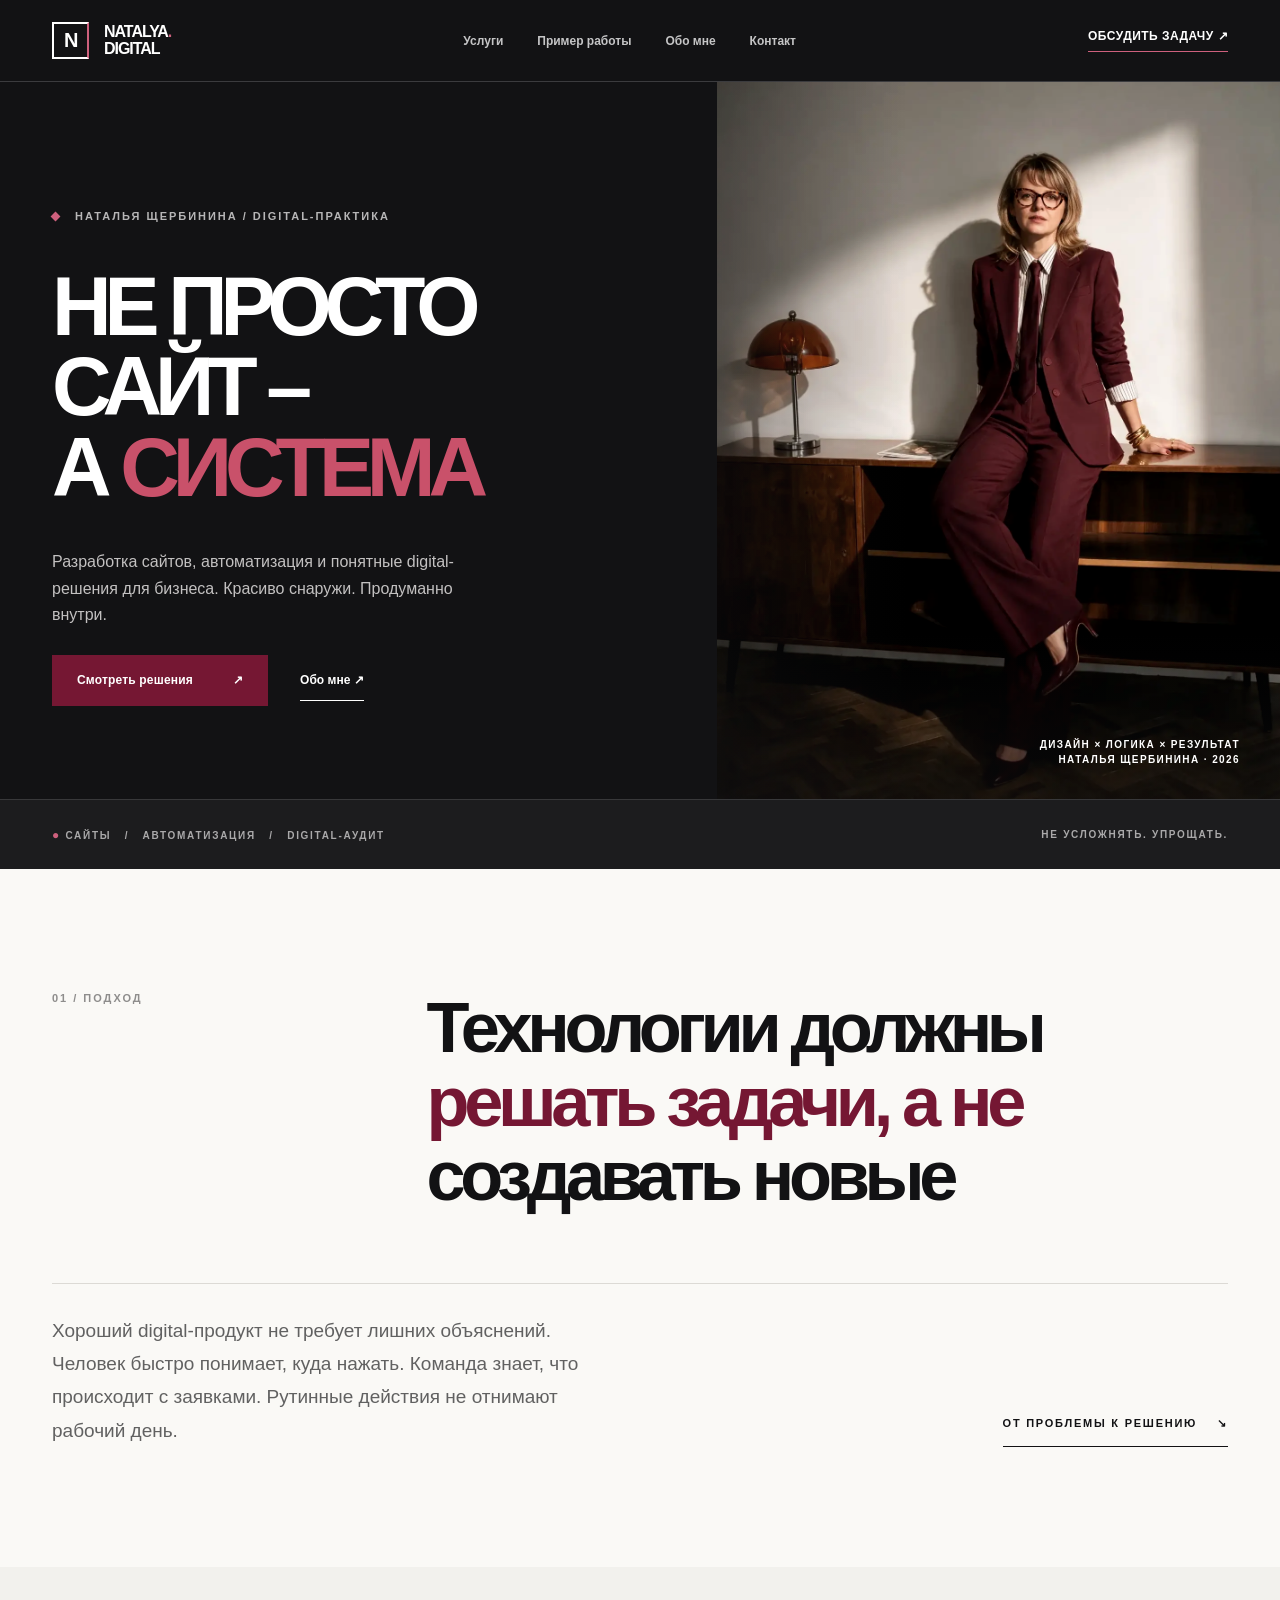
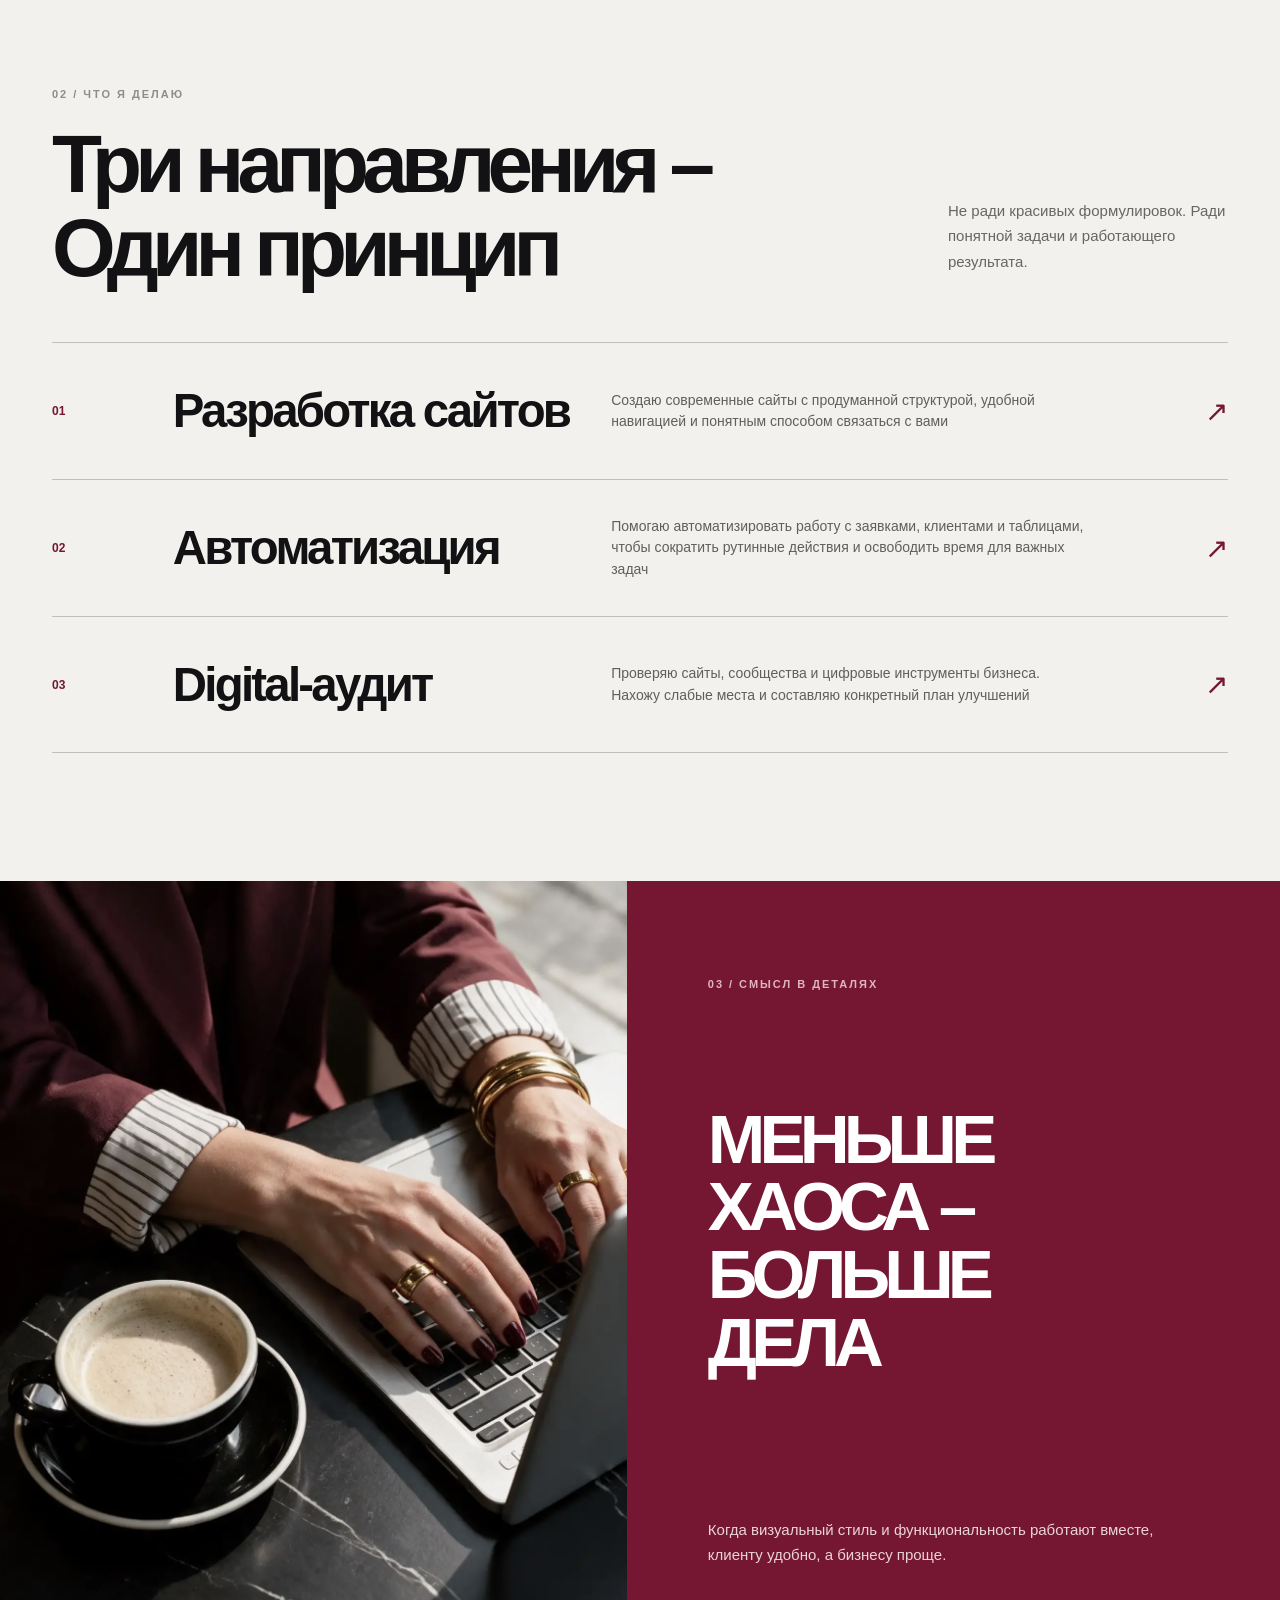
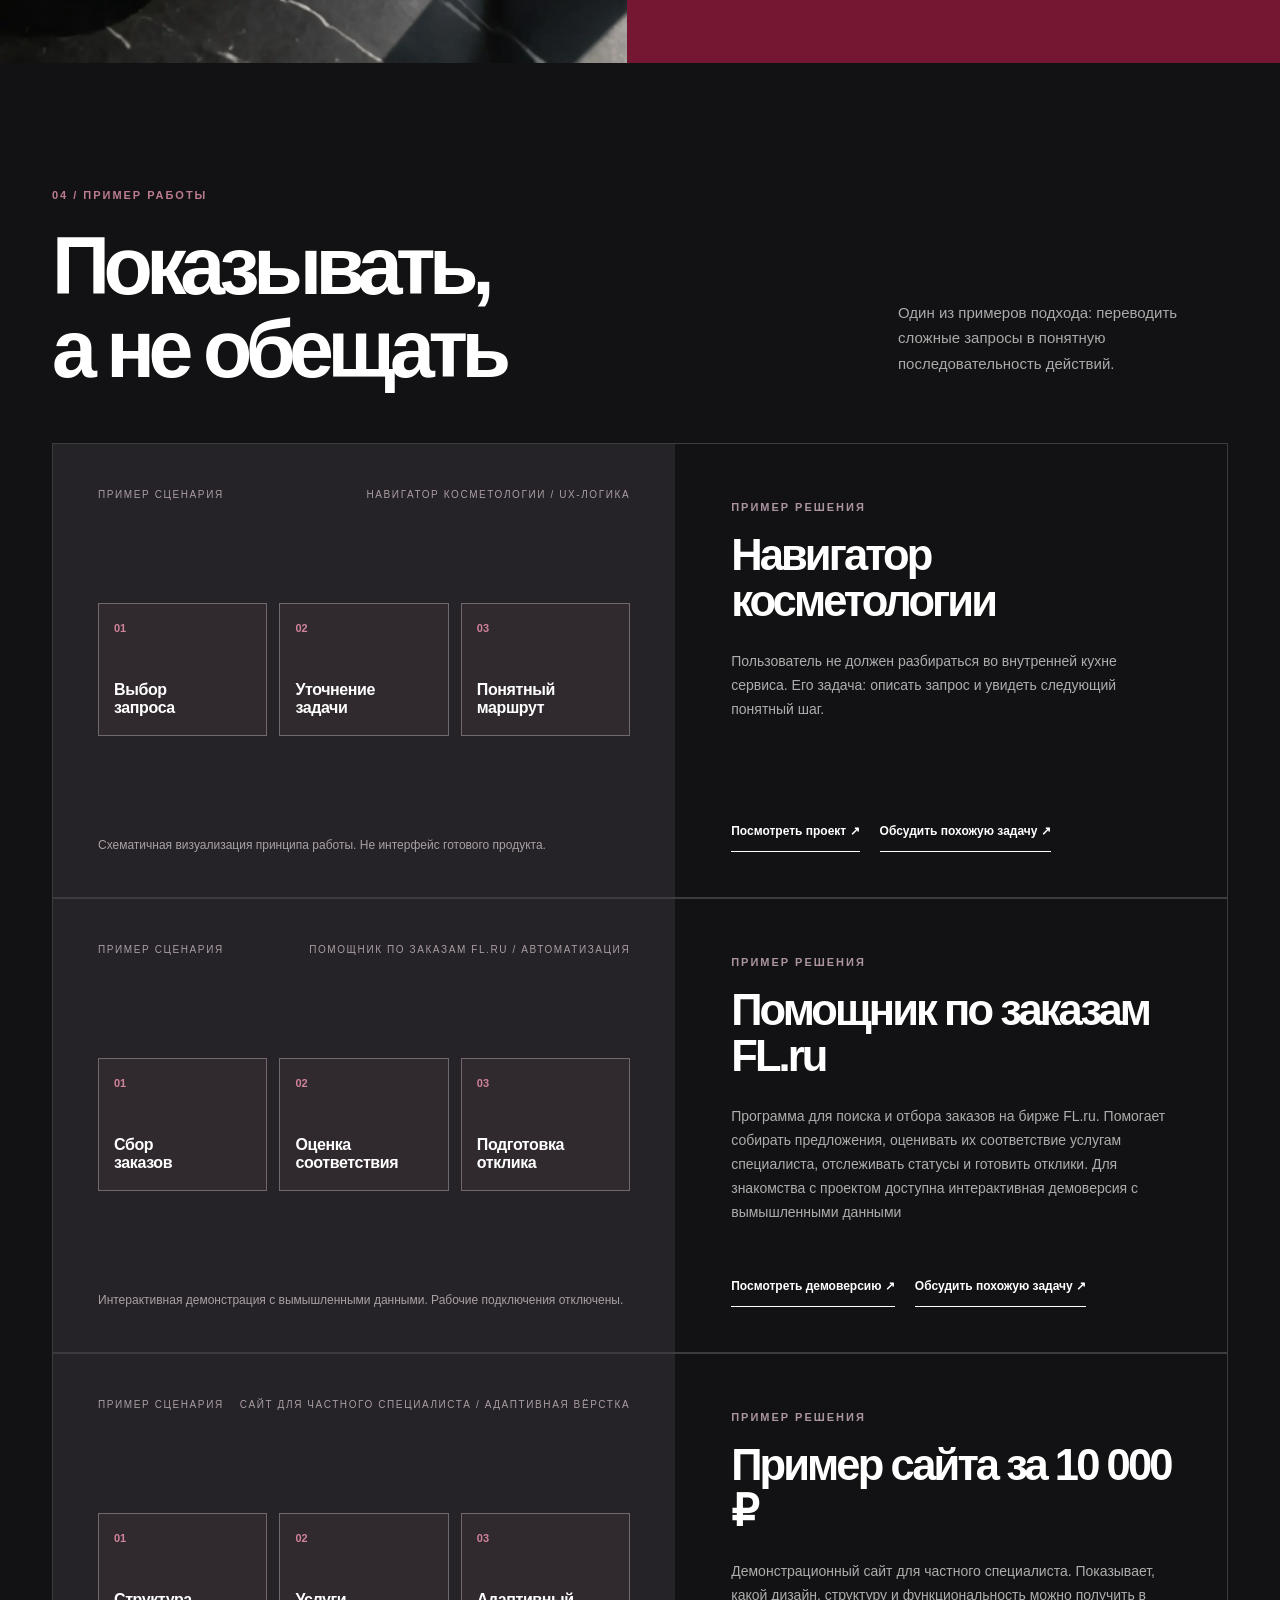
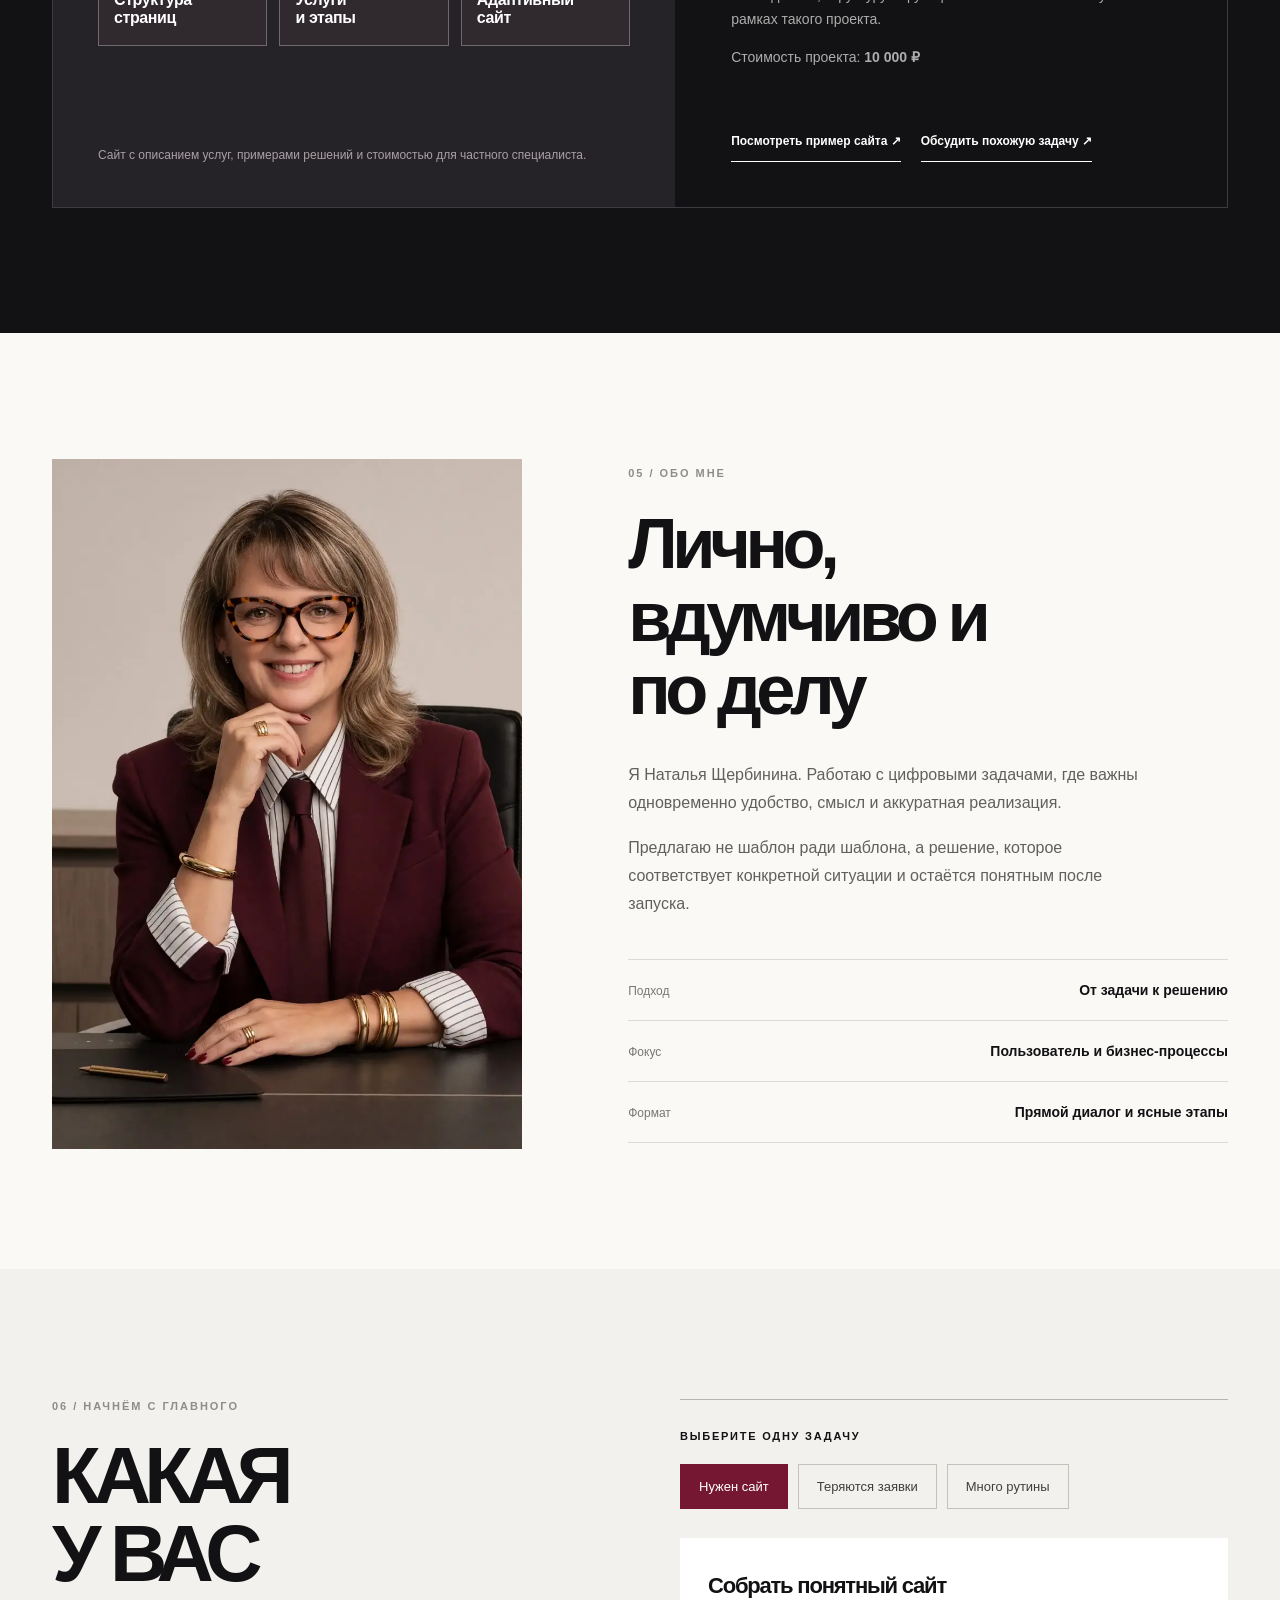
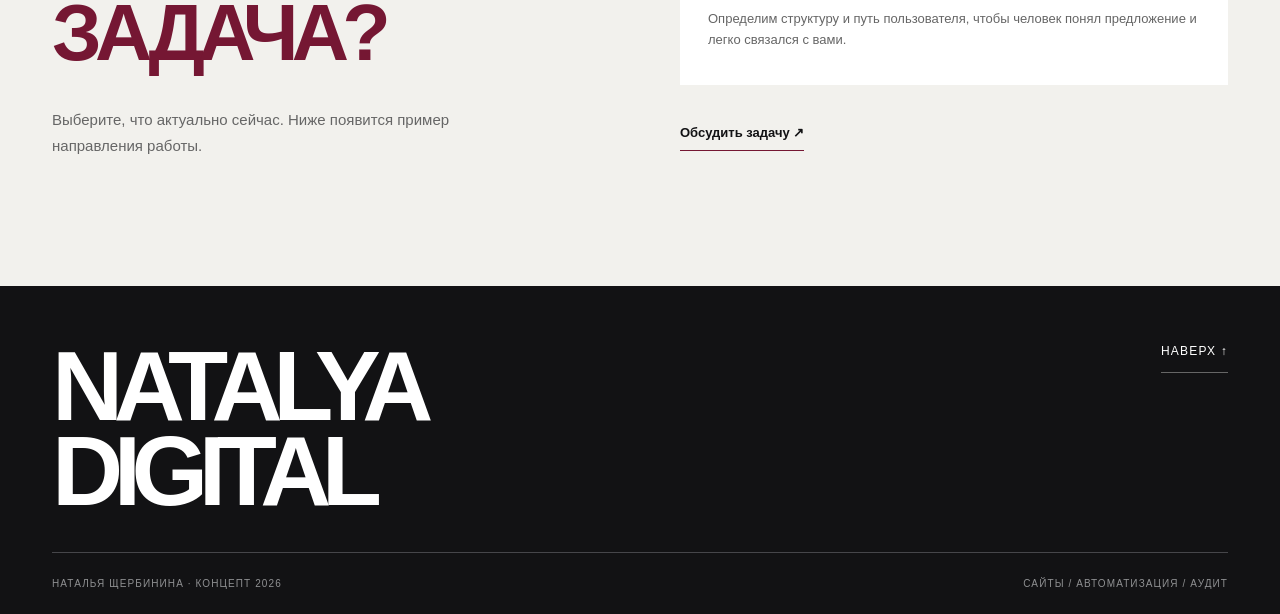
==== commit 4a8c7eb2: "Publish 10000 RUB website example" ====
--- a/index.html
+++ b/index.html
@@ -27,7 +27,7 @@
 @media(max-width:760px){.topbar{height:68px}.wrap{width:calc(100% - 36px)}.topbar>.wrap{gap:10px}.desktop-nav{display:none;position:absolute;top:68px;left:0;right:0;background:#1b1b1c;flex-direction:column;align-items:stretch;padding:24px 26px;gap:21px;border-top:1px solid #343436}.desktop-nav.open{display:flex}.mobile-toggle{display:block}.top-right{margin-left:auto;font-size:10px;padding-bottom:6px}.brand{gap:8px}.logo{height:30px;width:30px;font-size:17px}.brand .letter{font-size:13px}.hero-body{display:flex;flex-direction:column}.hero-copy{padding:53px 18px 50px;order:1;min-height:490px}.hero-brow{font-size:9px;letter-spacing:.13em;margin-bottom:26px}.hero-title{font-size:clamp(43px,10.2vw,80px);letter-spacing:-.085em;white-space:normal}.hero-small{margin:24px 0 20px;font-size:14px;line-height:1.6}.hero-actions{gap:17px}.solid-action{padding:16px 18px;font-size:11px;gap:20px}.text-action{font-size:11px}.hero-photo{order:2;height:460px}.hero-photo img{object-position:50% 24%}.hero-photo-text{right:18px;bottom:18px}.hero-bottom>.wrap{min-height:62px;font-size:8px;letter-spacing:.09em}.hero-bottom .right{display:none}.intro{padding:85px 0}.intro-heading{grid-template-columns:1fr;gap:25px;margin-bottom:38px}.intro-heading h2{font-size:clamp(42px,10vw,64px)}.intro-split{grid-template-columns:1fr;gap:22px}.intro-split p{font-size:15px}.intro-mini{margin-left:0}.services{padding:85px 0}.service-header{display:block;margin-bottom:36px}.service-header .h-section{font-size:clamp(48px,12.5vw,68px)}.service-header .desc{font-size:14px;margin-top:24px}.service-row{grid-template-columns:35px 1fr 25px;gap:10px;padding:27px 0;min-height:0}.service-row h3{font-size:33px}.service-row p{grid-column:2/3;grid-row:2;max-width:400px;font-size:13px}.service-row .arrow{grid-column:3;grid-row:1}.statement{grid-template-columns:1fr}.statement-image{height:380px}.statement-copy{min-height:450px;padding:45px 20px}.statement-copy h2{font-size:clamp(61px,11vw,82px)}.work{padding:85px 0}.work-head{display:block}.work-head h2{font-size:64px}.work-head p{font-size:14px}.work-grid{grid-template-columns:1fr}.work-visual{padding:18px;min-height:300px}.flow{gap:6px}.flow-step{padding:12px 8px;min-height:105px}.flow-step strong{font-size:12px}.work-copy{padding:37px 25px;min-height:360px}.work-copy h3{font-size:43px}.about{padding:85px 0}.about-grid{grid-template-columns:1fr;gap:38px}.about-image{height:510px}.about-copy h2{font-size:64px}.about-copy>p{font-size:15px}.contact{padding:90px 0 0}.contact-inner{grid-template-columns:1fr;gap:36px;padding-bottom:70px}.contact h2{font-size:68px}.contact .hint{font-size:14px}.diag-button{font-size:12px}.footer-top{padding-top:49px;display:block}.footer-title{font-size:clamp(53px,13vw,84px)}.footer-contact{display:inline-block;margin-top:34px}.footer-bottom{flex-direction:column;gap:12px}}
 
 @media(max-width:360px){.work-head h2{font-size:50px}.service-row>*{min-width:0}.work-grid>*{min-width:0}.work-visual .top{min-width:0}.work-visual .top span{min-width:0;overflow-wrap:anywhere}}
-@media(prefers-reduced-motion:reduce){html{scroll-behavior:auto}*{transition:none!important;animation:none!important}}.work-copy .text-action--pending{cursor:default;opacity:.72}
+@media(prefers-reduced-motion:reduce){html{scroll-behavior:auto}*{transition:none!important;animation:none!important}}
 </style>
 </head>
 <body>
@@ -54,7 +54,7 @@
   var card=document.createElement('div');
   card.className='work-grid';
   card.setAttribute('data-third-project','true');
-  card.innerHTML='<div class="work-visual"><div class="top"><span>ПРИМЕР СЦЕНАРИЯ</span><span>САЙТ ДЛЯ ЧАСТНОГО СПЕЦИАЛИСТА / АДАПТИВНАЯ ВЁРСТКА</span></div><div class="flow"><div class="flow-step"><span>01</span><strong>Структура<br>страниц</strong></div><div class="flow-step"><span>02</span><strong>Услуги<br>и этапы</strong></div><div class="flow-step"><span>03</span><strong>Адаптивный<br>сайт</strong></div></div><div class="caption">Сайт с описанием услуг, примерами решений и стоимостью для частного специалиста.</div></div><div class="work-copy"><div><div class="tag" style="color:#ab93a0">ПРИМЕР РЕШЕНИЯ</div><h3>Сайт для частного специалиста</h3><p>Разработка адаптивного сайта с описанием услуг, этапов работы, примерами решений и стоимостью. Продумана структура страниц, удобная навигация и отображение на компьютере и телефоне.</p><p class="project-price">Стоимость проекта: <strong>10 000 ₽</strong></p></div><div class="work-actions"><span class="text-action text-action--pending" aria-disabled="true" title="Ссылка появится после публикации примера">Посмотреть сайт ↗</span><a href="#contact" class="text-action">Обсудить похожую задачу ↗</a></div></div>';
+  card.innerHTML='<div class="work-visual"><div class="top"><span>ПРИМЕР СЦЕНАРИЯ</span><span>САЙТ ДЛЯ ЧАСТНОГО СПЕЦИАЛИСТА / АДАПТИВНАЯ ВЁРСТКА</span></div><div class="flow"><div class="flow-step"><span>01</span><strong>Структура<br>страниц</strong></div><div class="flow-step"><span>02</span><strong>Услуги<br>и этапы</strong></div><div class="flow-step"><span>03</span><strong>Адаптивный<br>сайт</strong></div></div><div class="caption">Сайт с описанием услуг, примерами решений и стоимостью для частного специалиста.</div></div><div class="work-copy"><div><div class="tag" style="color:#ab93a0">ПРИМЕР РЕШЕНИЯ</div><h3>Сайт для частного специалиста</h3><p>Разработка адаптивного сайта с описанием услуг, этапов работы, примерами решений и стоимостью. Продумана структура страниц, удобная навигация и отображение на компьютере и телефоне.</p><p class="project-price">Стоимость проекта: <strong>10 000 ₽</strong></p></div><div class="work-actions"><a href="/primer-sayta/" class="text-action">Посмотреть сайт ↗</a><a href="#contact" class="text-action">Обсудить похожую задачу ↗</a></div></div>';
   wrap.appendChild(card);
 }());
 </script>
@@ -67,7 +67,7 @@
     var action=card.querySelector('.work-actions .text-action');
     if(title) title.textContent='Пример сайта за 10 000 ₽';
     if(copy) copy.textContent='Демонстрационный сайт для частного специалиста. Показывает, какой дизайн, структуру и функциональность можно получить в рамках такого проекта.';
-    if(action){ action.textContent='Посмотреть пример сайта ↗'; action.setAttribute('title','Ссылка появится после публикации примера'); }
+    if(action){ action.textContent='Посмотреть пример сайта ↗'; }
   }
   var old=document.querySelector('.contact-links a[href="https://natalya-digital.ru/"]');
   if(old){
@@ -81,11 +81,5 @@
   }
 }());
 </script>
-<script>
-(function(){
-  var action=document.querySelector('[data-third-project] .work-actions .text-action--pending');
-  if(action) action.setAttribute('aria-disabled','true');
-}());
-</script>
 </body>
 </html>
